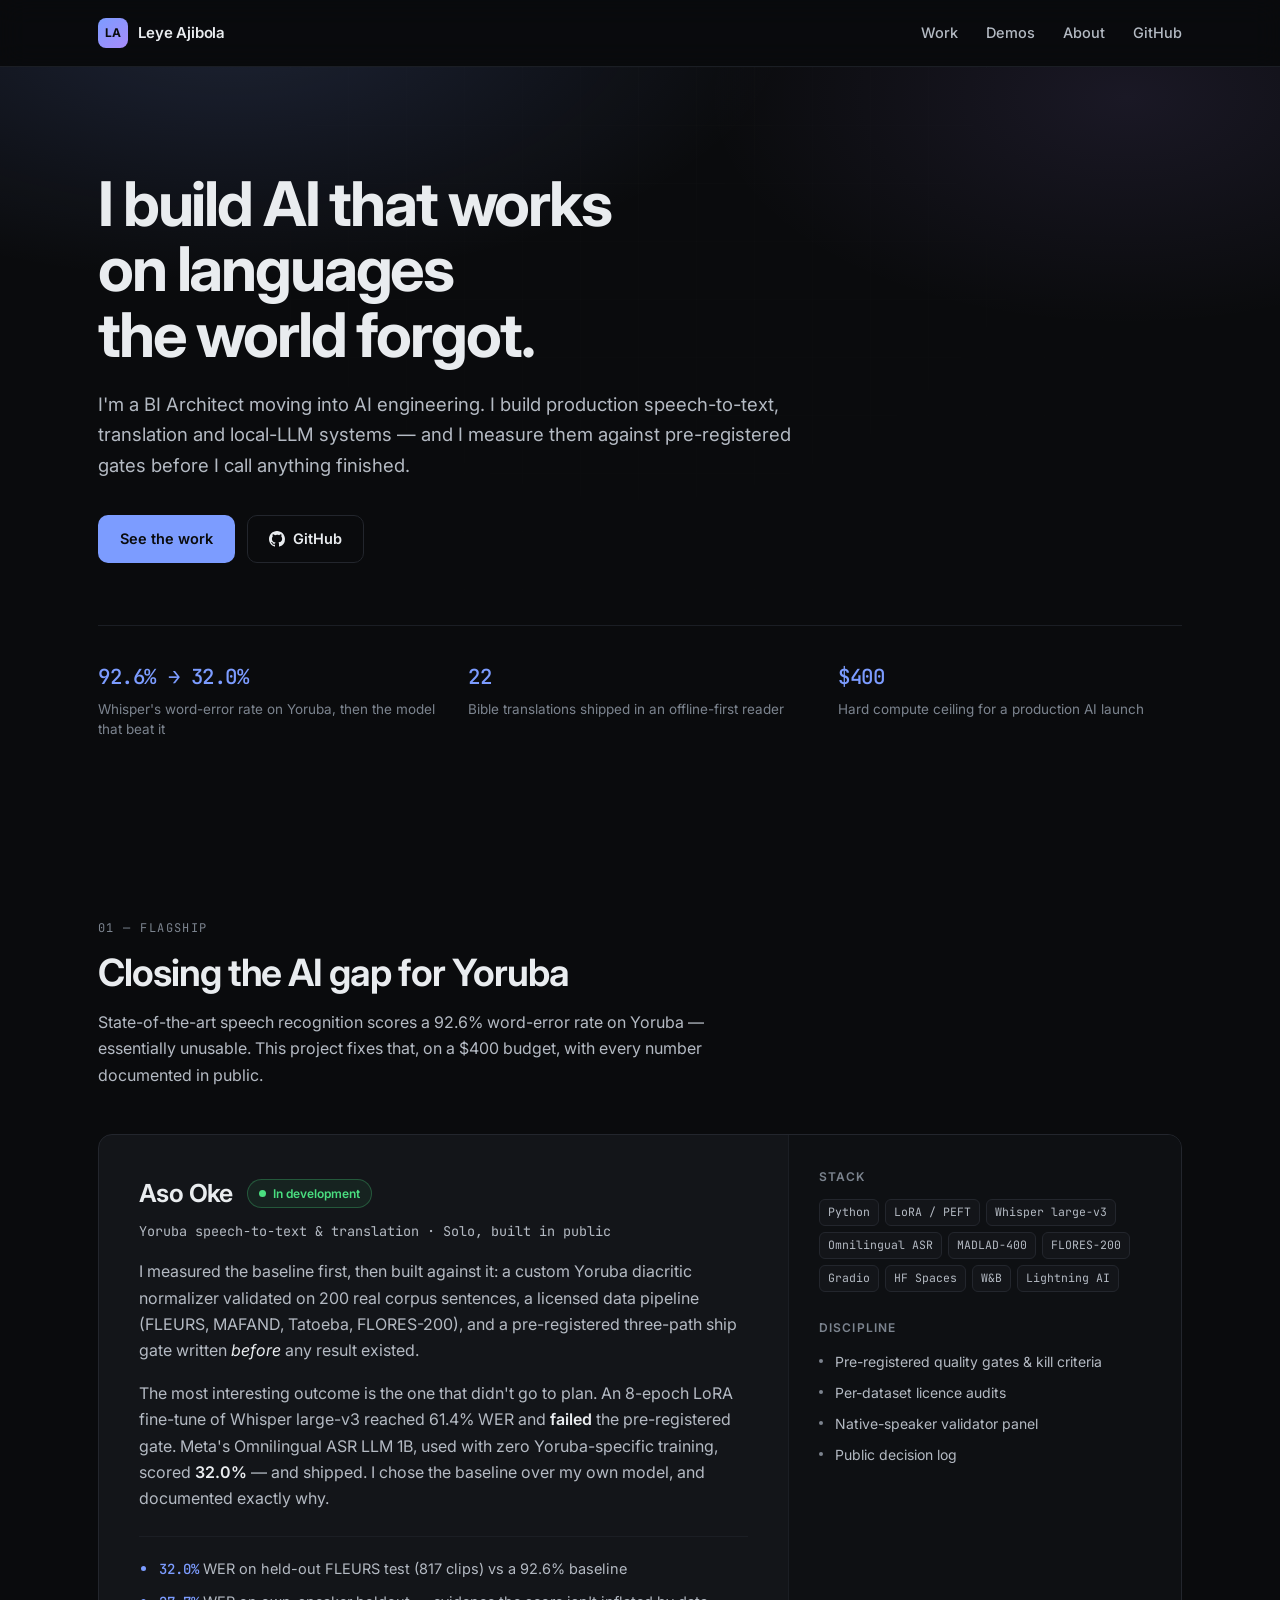
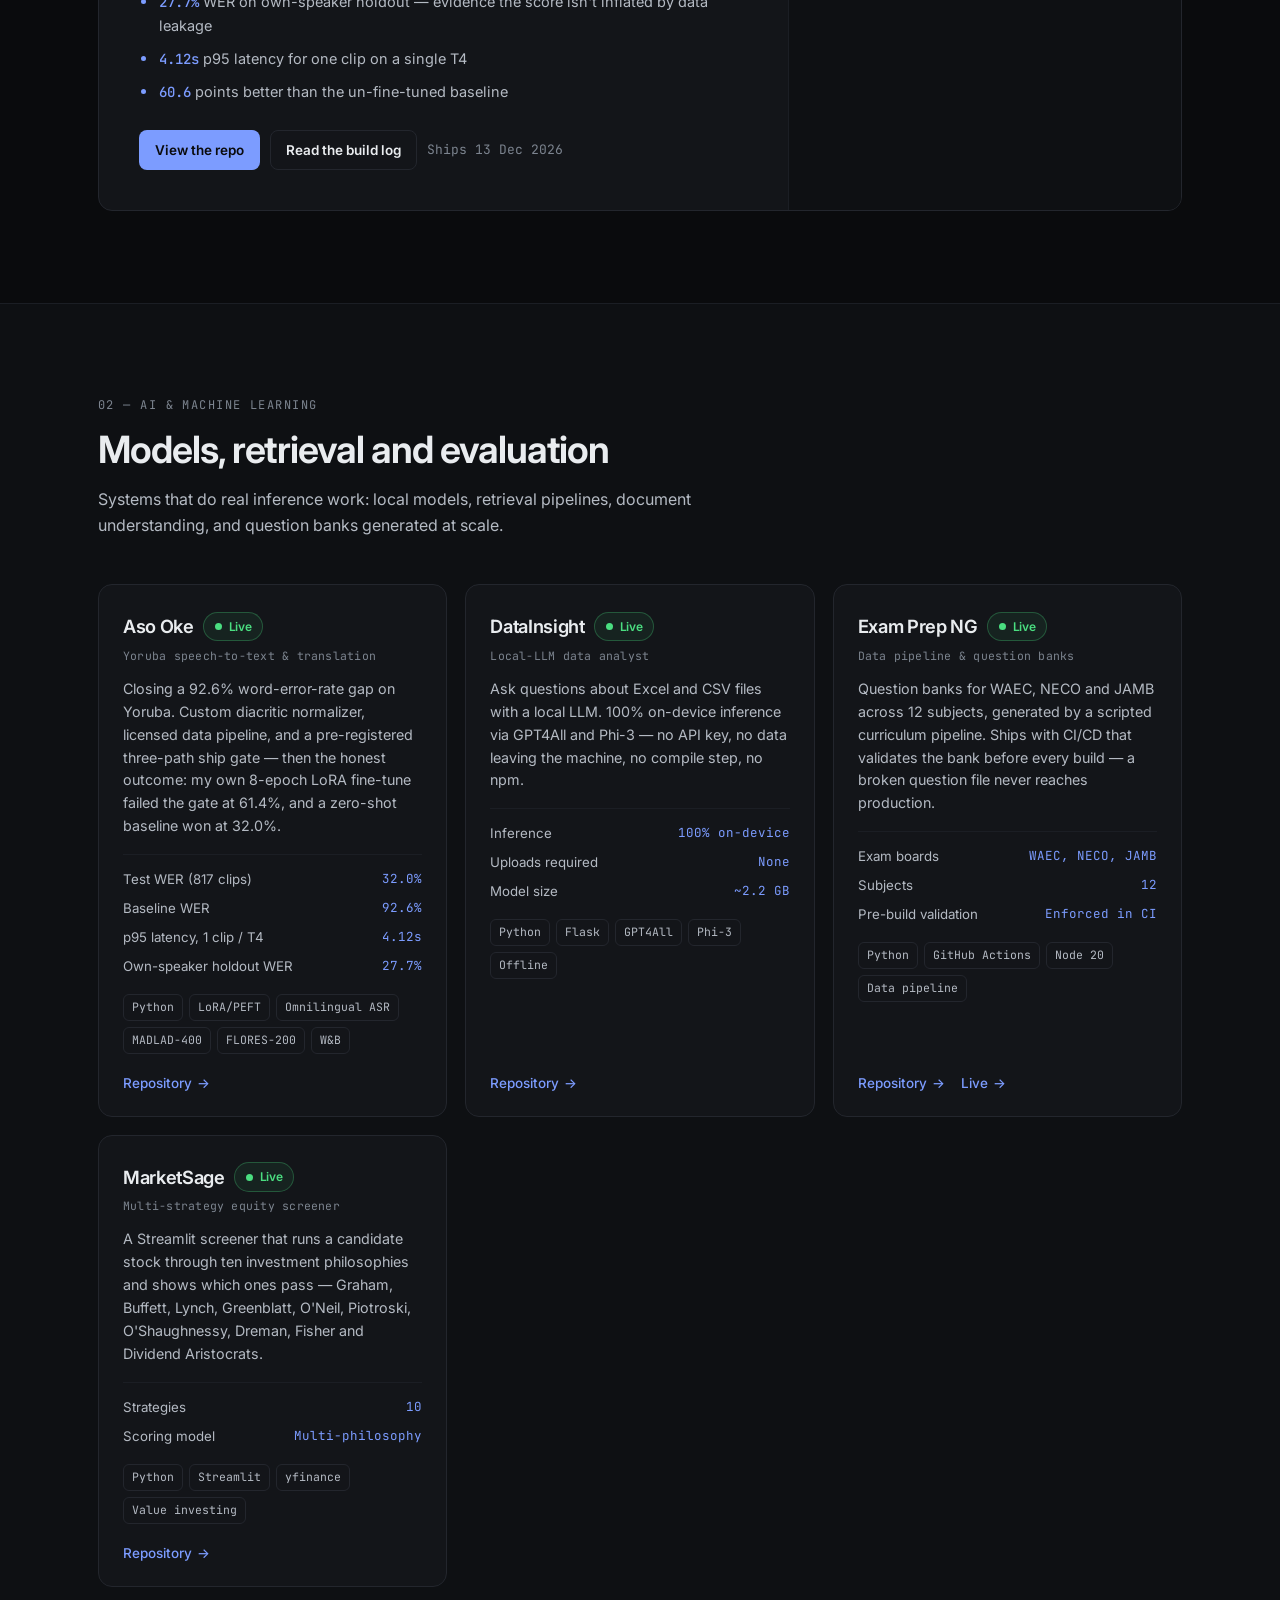
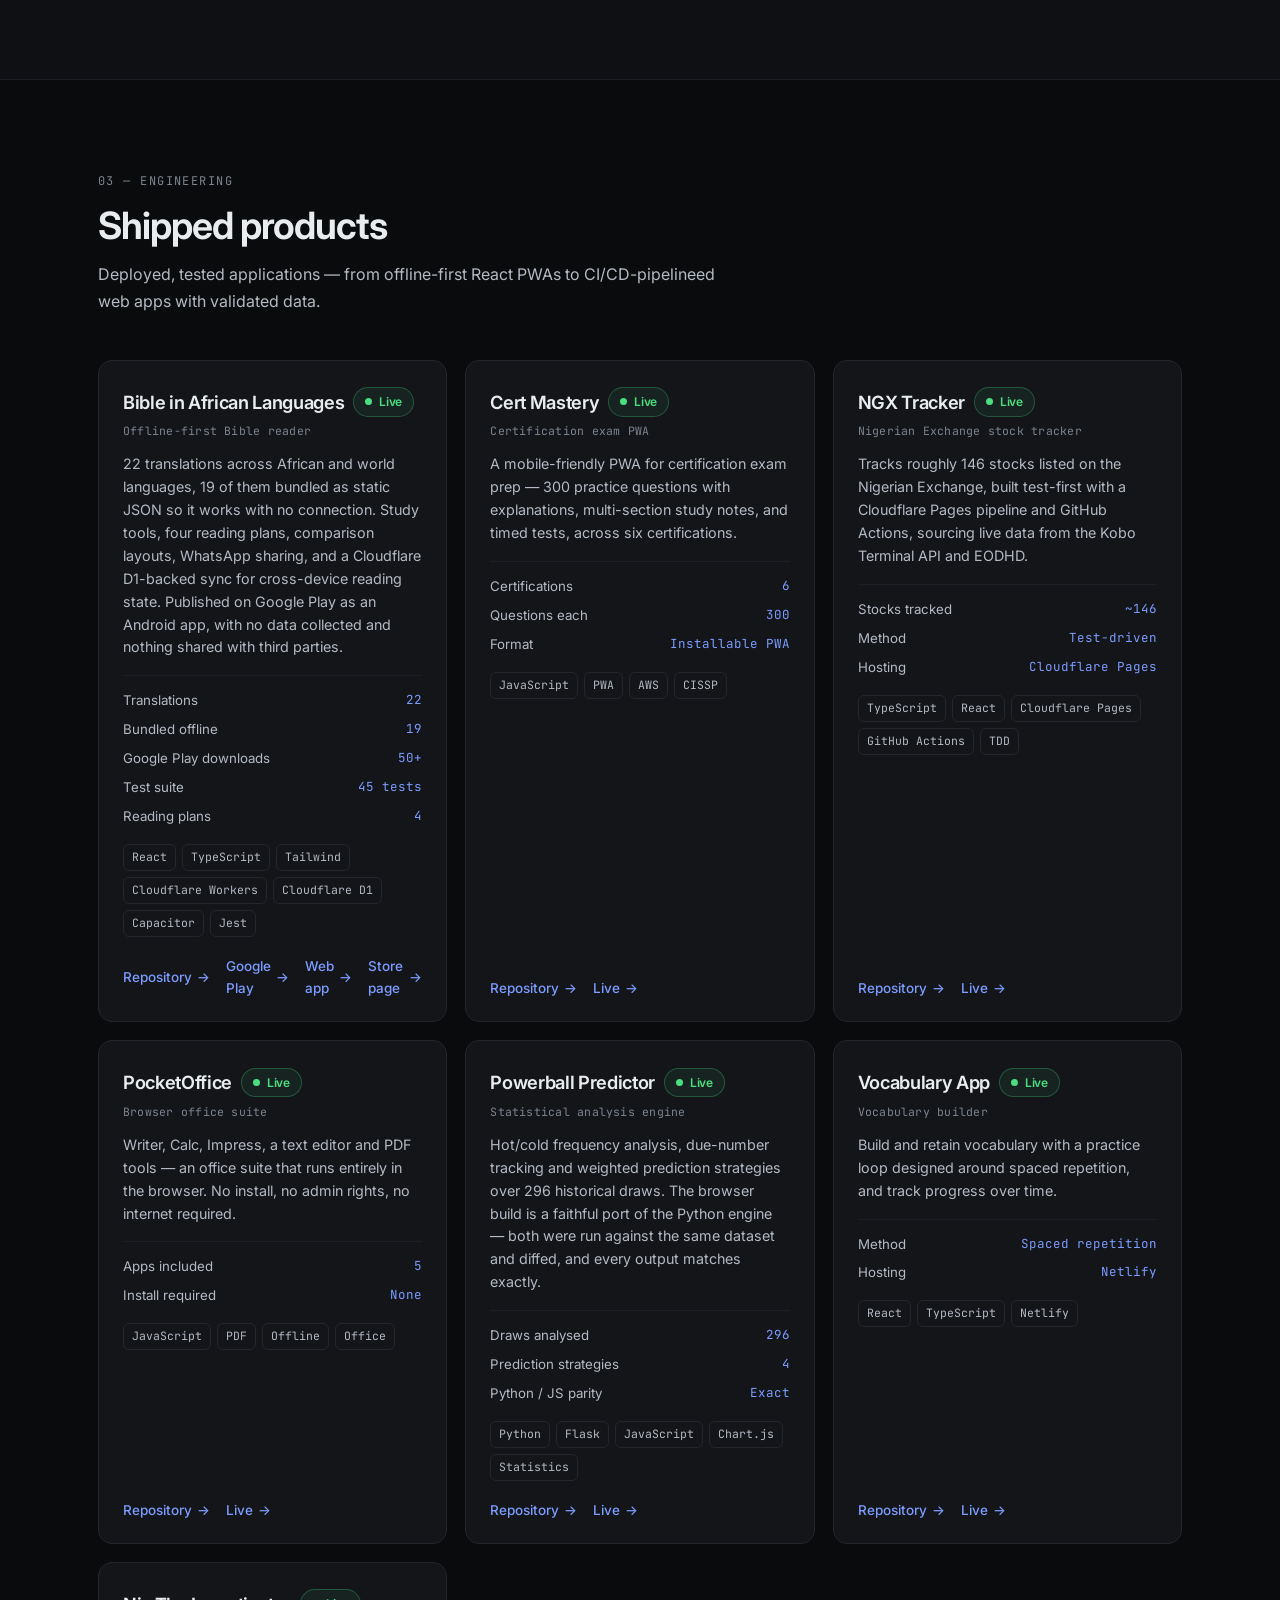
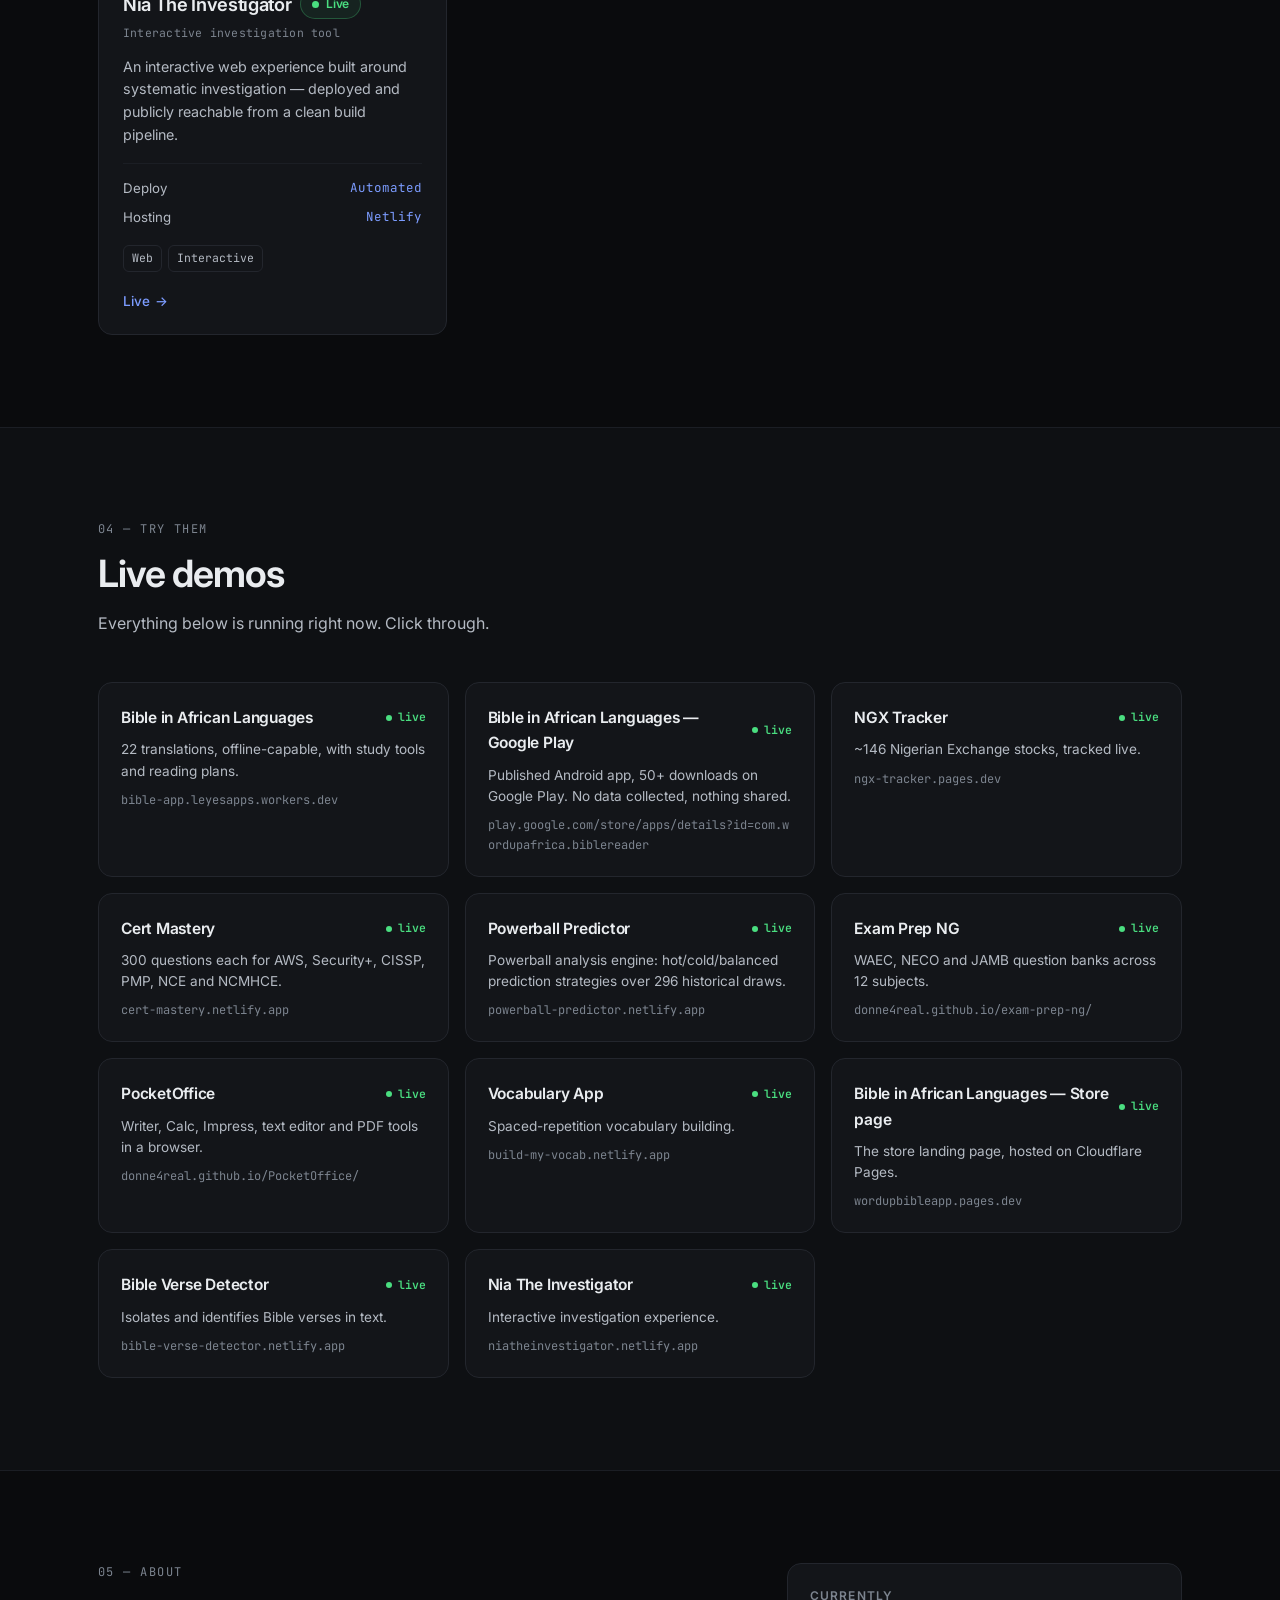
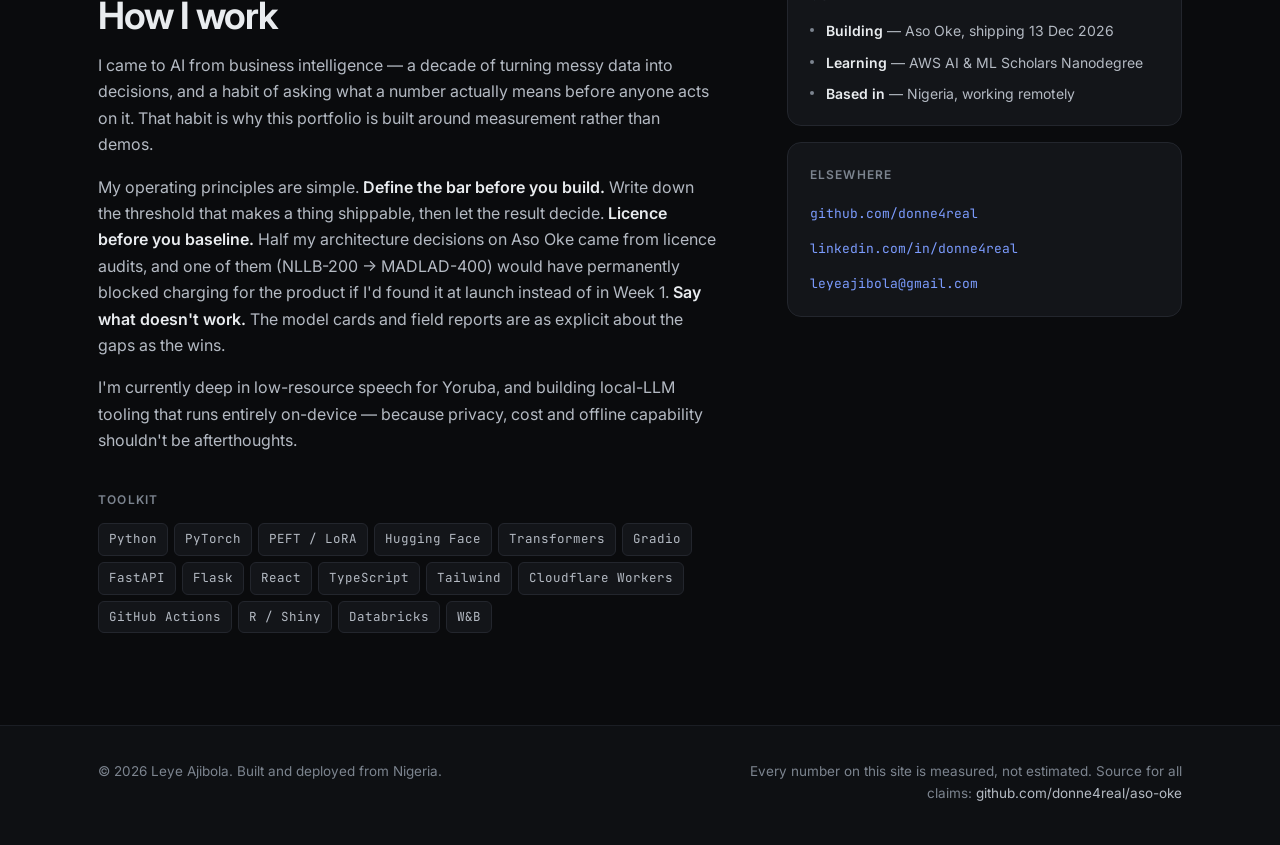
==== index.html @ 6b19a9d4 "feat: rename Bible app to 'Bible in African Languages', add Google Play listing, store page and vers" ====
<!DOCTYPE html>
<html lang="en">
<head>
<meta charset="UTF-8">
<meta name="viewport" content="width=device-width, initial-scale=1">
<title>Leye Ajibola — AI Engineer</title>
<meta name="description" content="AI Engineer building production speech-to-text, translation and local-LLM systems. Shipping a Yoruba AI tool to close a 92.6% word-error-rate gap.">
<meta name="author" content="Leye Ajibola">
<meta name="theme-color" content="#0A0B0D">

<meta property="og:type" content="website">
<meta property="og:title" content="Leye Ajibola — AI Engineer">
<meta property="og:description" content="Production speech-to-text, translation and local-LLM systems. Closing the AI gap for Yoruba.">
<meta property="og:url" content="https://leye-ajibola.netlify.app">
<meta name="twitter:card" content="summary_large_image">
<meta name="twitter:title" content="Leye Ajibola — AI Engineer">
<meta name="twitter:description" content="Production speech-to-text, translation and local-LLM systems.">

<link rel="icon" href="favicon.svg" type="image/svg+xml">
<link rel="preconnect" href="https://fonts.googleapis.com">
<link rel="preconnect" href="https://fonts.gstatic.com" crossorigin>
<link href="https://fonts.googleapis.com/css2?family=Inter:wght@400;500;600;700&family=JetBrains+Mono:wght@400;500&display=swap" rel="stylesheet">
<link rel="stylesheet" href="assets/css/style.css?v=20261109c">
</head>
<body>

<a class="skip-link" href="#main">Skip to content</a>

<header class="site-header" id="top">
  <div class="wrap header-inner">
    <a class="brand" href="#top">
      <span class="brand-mark" aria-hidden="true">LA</span>
      <span class="brand-text">Leye Ajibola</span>
    </a>
    <nav class="nav" aria-label="Primary">
      <a href="#work">Work</a>
      <a href="#demos">Demos</a>
      <a href="#about">About</a>
      <a href="https://github.com/donne4real" target="_blank" rel="noopener">GitHub</a>
    </nav>
    <button class="nav-toggle" id="navToggle" aria-expanded="false" aria-controls="navMobile" aria-label="Open menu">
      <span></span><span></span><span></span>
    </button>
  </div>
  <nav class="nav-mobile" id="navMobile" aria-label="Mobile">
    <a href="#work">Work</a>
    <a href="#demos">Demos</a>
    <a href="#about">About</a>
    <a href="https://github.com/donne4real" target="_blank" rel="noopener">GitHub</a>
  </nav>
</header>

<main id="main">

  <!-- ============ HERO ============ -->
  <section class="hero">
    <div class="wrap hero-inner">
      <h1>I build AI that works on&nbsp;languages<br>the world forgot.</h1>
      <p class="lede">
        I'm a BI Architect moving into AI engineering. I build production
        speech-to-text, translation and local-LLM systems — and I measure them
        against pre-registered gates before I call anything finished.
      </p>

      <div class="hero-cta">
        <a class="btn btn-primary" href="#work">See the work</a>
        <a class="btn btn-ghost" href="https://github.com/donne4real" target="_blank" rel="noopener">
          <svg viewBox="0 0 16 16" width="16" height="16" fill="currentColor" aria-hidden="true"><path d="M8 0C3.58 0 0 3.58 0 8c0 3.54 2.29 6.53 5.47 7.59.4.07.55-.17.55-.38 0-.19-.01-.82-.01-1.49-2.01.37-2.53-.49-2.69-.94-.09-.23-.48-.94-.82-1.13-.28-.15-.68-.52-.01-.53.63-.01 1.08.58 1.23.82.72 1.21 1.87.87 2.33.66.07-.52.28-.87.51-1.07-1.78-.2-3.64-.89-3.64-3.95 0-.87.31-1.59.82-2.15-.08-.2-.36-1.02.08-2.12 0 0 .67-.21 2.2.82a7.4 7.4 0 0 1 2-.27c.68 0 1.36.09 2 .27 1.53-1.04 2.2-.82 2.2-.82.44 1.1.16 1.92.08 2.12.51.56.82 1.27.82 2.15 0 3.07-1.87 3.75-3.65 3.95.29.25.54.73.54 1.48 0 1.07-.01 1.93-.01 2.2 0 .21.15.46.55.38A8.01 8.01 0 0 0 16 8c0-4.42-3.58-8-8-8Z"/></svg>
          GitHub
        </a>
      </div>

      <dl class="stats">
        <div class="stat">
          <dt>92.6% &rarr; 32.0%</dt>
          <dd>Whisper's word-error rate on Yoruba, then the model that beat it</dd>
        </div>
        <div class="stat">
          <dt>22</dt>
          <dd>Bible translations shipped in an offline-first reader</dd>
        </div>
        <div class="stat">
          <dt>$400</dt>
          <dd>Hard compute ceiling for a production AI launch</dd>
        </div>
      </dl>
    </div>
  </section>

  <!-- ============ FEATURED ============ -->
  <section class="section" id="work">
    <div class="wrap">
      <div class="section-head">
        <p class="section-kicker">01 &mdash; Flagship</p>
        <h2>Closing the AI gap for Yoruba</h2>
        <p class="section-sub">
          State-of-the-art speech recognition scores a 92.6% word-error rate on Yoruba —
          essentially unusable. This project fixes that, on a $400 budget, with every number
          documented in public.
        </p>
      </div>

      <article class="feature">
        <div class="feature-body">
          <div class="feature-head">
            <h3>Aso Oke</h3>
            <span class="badge badge-live"><span class="pulse" aria-hidden="true"></span> In development</span>
          </div>
          <p class="feature-tag">Yoruba speech-to-text &amp; translation &middot; Solo, built in public</p>

          <p>
            I measured the baseline first, then built against it: a custom Yoruba diacritic
            normalizer validated on 200 real corpus sentences, a licensed data pipeline
            (FLEURS, MAFAND, Tatoeba, FLORES-200), and a pre-registered three-path ship gate
            written <em>before</em> any result existed.
          </p>
          <p>
            The most interesting outcome is the one that didn't go to plan. An 8-epoch LoRA
            fine-tune of Whisper large-v3 reached 61.4% WER and <strong>failed</strong> the
            pre-registered gate. Meta's Omnilingual ASR LLM 1B, used with zero Yoruba-specific
            training, scored <strong>32.0%</strong> — and shipped. I chose the baseline over my
            own model, and documented exactly why.
          </p>

          <ul class="facts">
            <li><strong>32.0%</strong> WER on held-out FLEURS test (817 clips) vs a 92.6% baseline</li>
            <li><strong>27.7%</strong> WER on own-speaker holdout — evidence the score isn't inflated by data leakage</li>
            <li><strong>4.12s</strong> p95 latency for one clip on a single T4</li>
            <li><strong>60.6</strong> points better than the un-fine-tuned baseline</li>
          </ul>

          <div class="feature-actions">
            <a class="btn btn-sm btn-primary" href="https://github.com/donne4real/aso-oke" target="_blank" rel="noopener">View the repo</a>
            <a class="btn btn-sm btn-ghost" href="https://github.com/donne4real/aso-oke/blob/main/ASO-OKE-REFERENCE.md" target="_blank" rel="noopener">Read the build log</a>
            <span class="meta-note">Ships 13 Dec 2026</span>
          </div>
        </div>

        <aside class="feature-side">
          <h4>Stack</h4>
          <ul class="tags">
            <li>Python</li><li>LoRA / PEFT</li><li>Whisper large-v3</li><li>Omnilingual ASR</li>
            <li>MADLAD-400</li><li>FLORES-200</li><li>Gradio</li><li>HF Spaces</li>
            <li>W&amp;B</li><li>Lightning AI</li>
          </ul>
          <h4 class="mt">Discipline</h4>
          <ul class="plain-list">
            <li>Pre-registered quality gates &amp; kill criteria</li>
            <li>Per-dataset licence audits</li>
            <li>Native-speaker validator panel</li>
            <li>Public decision log</li>
          </ul>
        </aside>
      </article>
    </div>
  </section>

  <!-- ============ AI / ML ============ -->
  <section class="section section-alt" id="aiml">
    <div class="wrap">
      <div class="section-head">
        <p class="section-kicker">02 &mdash; AI &amp; Machine Learning</p>
        <h2>Models, retrieval and evaluation</h2>
        <p class="section-sub">
          Systems that do real inference work: local models, retrieval pipelines,
          document understanding, and question banks generated at scale.
        </p>
      </div>
      <div class="grid" id="gridAiml"></div>
    </div>
  </section>

  <!-- ============ ENGINEERING ============ -->
  <section class="section" id="engineering">
    <div class="wrap">
      <div class="section-head">
        <p class="section-kicker">03 &mdash; Engineering</p>
        <h2>Shipped products</h2>
        <p class="section-sub">
          Deployed, tested applications — from offline-first React PWAs to
          CI/CD-pipelineed web apps with validated data.
        </p>
      </div>
      <div class="grid" id="gridEng"></div>
    </div>
  </section>

  <!-- ============ LIVE DEMOS ============ -->
  <section class="section section-alt" id="demos">
    <div class="wrap">
      <div class="section-head">
        <p class="section-kicker">04 &mdash; Try them</p>
        <h2>Live demos</h2>
        <p class="section-sub">Everything below is running right now. Click through.</p>
      </div>
      <div class="demo-grid" id="gridDemos"></div>
    </div>
  </section>

  <!-- ============ ABOUT ============ -->
  <section class="section" id="about">
    <div class="wrap about-grid">
      <div>
        <p class="section-kicker">05 &mdash; About</p>
        <h2>How I work</h2>
        <div class="about-copy">
          <p>
            I came to AI from business intelligence — a decade of turning messy data into
            decisions, and a habit of asking what a number actually means before anyone acts on it.
            That habit is why this portfolio is built around measurement rather than demos.
          </p>
          <p>
            My operating principles are simple. <strong>Define the bar before you build.</strong>
            Write down the threshold that makes a thing shippable, then let the result decide.
            <strong>Licence before you baseline.</strong> Half my architecture decisions on Aso Oke
            came from licence audits, and one of them (NLLB-200 &rarr; MADLAD-400) would have
            permanently blocked charging for the product if I'd found it at launch instead of in Week 1.
            <strong>Say what doesn't work.</strong> The model cards and field reports are as explicit
            about the gaps as the wins.
          </p>
          <p>
            I'm currently deep in low-resource speech for Yoruba, and building local-LLM tooling that
            runs entirely on-device — because privacy, cost and offline capability shouldn't be
            afterthoughts.
          </p>
        </div>

        <div class="stack-block">
          <h3>Toolkit</h3>
          <ul class="tags tags-lg">
            <li>Python</li><li>PyTorch</li><li>PEFT / LoRA</li><li>Hugging Face</li>
            <li>Transformers</li><li>Gradio</li><li>FastAPI</li><li>Flask</li>
            <li>React</li><li>TypeScript</li><li>Tailwind</li><li>Cloudflare Workers</li>
            <li>GitHub Actions</li><li>R / Shiny</li><li>Databricks</li><li>W&amp;B</li>
          </ul>
        </div>
      </div>

      <aside class="about-side">
        <div class="panel">
          <h3>Currently</h3>
          <ul class="plain-list">
            <li><strong>Building</strong> — Aso Oke, shipping 13 Dec 2026</li>
            <li><strong>Learning</strong> — AWS AI &amp; ML Scholars Nanodegree</li>
            <li><strong>Based in</strong> — Nigeria, working remotely</li>
          </ul>
        </div>
        <div class="panel">
          <h3>Elsewhere</h3>
          <ul class="link-list">
            <li><a href="https://github.com/donne4real" target="_blank" rel="noopener">github.com/donne4real</a></li>
            <li><a href="https://www.linkedin.com/in/donne4real" target="_blank" rel="noopener">linkedin.com/in/donne4real</a></li>
            <li><a href="mailto:leyeajibola@gmail.com">leyeajibola@gmail.com</a></li>
          </ul>
        </div>
      </aside>
    </div>
  </section>

</main>

<footer class="site-footer">
  <div class="wrap footer-inner">
    <p>&copy; <span id="year">2026</span> Leye Ajibola. Built and deployed from Nigeria.</p>
    <p class="footer-note">
      Every number on this site is measured, not estimated.
      Source for all claims: <a href="https://github.com/donne4real/aso-oke" target="_blank" rel="noopener">github.com/donne4real/aso-oke</a>
    </p>
  </div>
</footer>

<script src="assets/js/projects.js?v=20261109c"></script>
<script src="assets/js/main.js?v=20261109c"></script>
</body>
</html>
---- assets/css/style.css ----
/* ============================================================
   Leye Ajibola — AI Engineer · portfolio
   Dark, high-contrast, zero build step.
   ============================================================ */

:root {
  --bg:        #0A0B0D;
  --bg-alt:    #0E1013;
  --surface:   #131519;
  --surface-2: #181B20;
  --line:      #23262D;
  --line-soft: #1B1E24;
  --ink:       #E9ECEF;
  --ink-soft:  #B4BAC3;
  --dim:       #7C848F;
  --accent:    #7C9CFF;
  --accent-dk: #4C6BE0;
  --green:     #4ADE80;
  --amber:     #F0B429;
  --rose:      #F2789C;

  --radius:    14px;
  --radius-sm: 9px;
  --wrap:      1140px;

  --font: "Inter", -apple-system, BlinkMacSystemFont, "Segoe UI", Roboto, sans-serif;
  --mono: "JetBrains Mono", ui-monospace, SFMono-Regular, Menlo, Consolas, monospace;
}

*, *::before, *::after { box-sizing: border-box; }

html { scroll-behavior: smooth; scroll-padding-top: 84px; -webkit-text-size-adjust: 100%; }

body {
  margin: 0;
  background: var(--bg);
  color: var(--ink);
  font-family: var(--font);
  font-size: 16px;
  line-height: 1.65;
  -webkit-font-smoothing: antialiased;
  overflow-x: hidden;
}

img { max-width: 100%; display: block; }
a { color: var(--accent); text-decoration: none; }
a:hover { text-decoration: underline; }

.wrap { width: 100%; max-width: var(--wrap); margin: 0 auto; padding: 0 28px; }

.skip-link {
  position: absolute; left: -9999px; top: 0; z-index: 200;
  background: var(--accent); color: #0A0B0D; padding: 10px 16px; border-radius: 0 0 8px 0; font-weight: 600;
}
.skip-link:focus { left: 0; }

/* ---------- header ---------- */
.site-header {
  position: sticky; top: 0; z-index: 100;
  background: rgba(10, 11, 13, 0.78);
  backdrop-filter: blur(14px) saturate(160%);
  -webkit-backdrop-filter: blur(14px) saturate(160%);
  border-bottom: 1px solid var(--line-soft);
}
.header-inner { display: flex; align-items: center; justify-content: space-between; height: 66px; }

.brand { display: inline-flex; align-items: center; gap: 10px; color: var(--ink); font-weight: 600; letter-spacing: -0.01em; }
.brand:hover { text-decoration: none; }
.brand-mark {
  width: 30px; height: 30px; border-radius: 8px; display: grid; place-items: center;
  background: linear-gradient(140deg, var(--accent), #A78BFA);
  color: #0A0B0D; font-size: 12px; font-weight: 700; letter-spacing: 0.02em;
}
.brand-text { font-size: 15px; }

.nav { display: flex; gap: 28px; align-items: center; }
.nav a { color: var(--ink-soft); font-size: 14.5px; font-weight: 500; transition: color .16s; }
.nav a:hover { color: var(--ink); text-decoration: none; }

.nav-toggle { display: none; background: none; border: 0; padding: 8px; cursor: pointer; }
.nav-toggle span { display: block; width: 20px; height: 1.8px; background: var(--ink); margin: 4px 0; border-radius: 2px; transition: transform .2s, opacity .2s; }
.nav-toggle[aria-expanded="true"] span:nth-child(1) { transform: translateY(5.8px) rotate(45deg); }
.nav-toggle[aria-expanded="true"] span:nth-child(2) { opacity: 0; }
.nav-toggle[aria-expanded="true"] span:nth-child(3) { transform: translateY(-5.8px) rotate(-45deg); }

.nav-mobile { display: none; flex-direction: column; gap: 2px; padding: 8px 28px 18px; border-top: 1px solid var(--line-soft); }
.nav-mobile a { color: var(--ink-soft); padding: 9px 0; font-weight: 500; }

/* ---------- hero ---------- */
.hero { position: relative; padding: 104px 0 88px; overflow: hidden; }
.hero::before {
  content: ""; position: absolute; inset: 0; z-index: 0; pointer-events: none;
  background:
    radial-gradient(900px 420px at 18% -6%, rgba(124, 156, 255, 0.16), transparent 62%),
    radial-gradient(700px 380px at 88% 4%, rgba(167, 139, 250, 0.10), transparent 60%);
}
.hero::after {
  content: ""; position: absolute; inset: 0; z-index: 0; pointer-events: none; opacity: .35;
  background-image:
    linear-gradient(rgba(255,255,255,.028) 1px, transparent 1px),
    linear-gradient(90deg, rgba(255,255,255,.028) 1px, transparent 1px);
  background-size: 58px 58px;
  mask-image: radial-gradient(circle at 50% 0%, #000 0%, transparent 68%);
  -webkit-mask-image: radial-gradient(circle at 50% 0%, #000 0%, transparent 68%);
}
.hero-inner { position: relative; z-index: 1; }

.pulse {
  width: 7px; height: 7px; border-radius: 50%; background: var(--green);
  box-shadow: 0 0 0 0 rgba(74, 222, 128, .65); animation: pulse 2.2s infinite; flex: none;
}
@keyframes pulse {
  0%   { box-shadow: 0 0 0 0 rgba(74, 222, 128, .55); }
  70%  { box-shadow: 0 0 0 9px rgba(74, 222, 128, 0); }
  100% { box-shadow: 0 0 0 0 rgba(74, 222, 128, 0); }
}

h1 {
  margin: 0 0 22px; font-size: clamp(2.15rem, 5.4vw, 3.85rem);
  line-height: 1.06; letter-spacing: -0.035em; font-weight: 700; max-width: 18ch;
}
.lede { margin: 0 0 34px; font-size: clamp(1.02rem, 1.6vw, 1.16rem); color: var(--ink-soft); max-width: 60ch; }

.hero-cta { display: flex; gap: 12px; flex-wrap: wrap; margin-bottom: 62px; }

.btn {
  display: inline-flex; align-items: center; gap: 8px;
  padding: 11px 21px; border-radius: 10px; font-size: 14.5px; font-weight: 600;
  border: 1px solid transparent; cursor: pointer; transition: background .16s, border-color .16s, color .16s, transform .16s;
  font-family: var(--font);
}
.btn:hover { text-decoration: none; transform: translateY(-1px); }
.btn-primary { background: var(--accent); color: #0A0B0D; }
.btn-primary:hover { background: #92ADFF; }
.btn-ghost { background: transparent; color: var(--ink); border-color: var(--line); }
.btn-ghost:hover { border-color: #3A3F49; background: var(--surface); }
.btn-sm { padding: 8px 15px; font-size: 13.5px; border-radius: 8px; }

.stats { display: grid; grid-template-columns: repeat(auto-fit, minmax(210px, 1fr)); gap: 26px; margin: 0; padding-top: 34px; border-top: 1px solid var(--line-soft); }
.stat dt { font-family: var(--mono); font-size: 1.3rem; font-weight: 500; color: var(--accent); letter-spacing: -0.02em; margin-bottom: 5px; }
.stat dd { margin: 0; font-size: 13.5px; color: var(--dim); line-height: 1.5; }

/* ---------- sections ---------- */
.section { padding: 92px 0; }
.section-alt { background: var(--bg-alt); border-top: 1px solid var(--line-soft); border-bottom: 1px solid var(--line-soft); }

.section-head { max-width: 68ch; margin-bottom: 46px; }
.section-kicker {
  margin: 0 0 12px; font-family: var(--mono); font-size: 12px; letter-spacing: .12em;
  text-transform: uppercase; color: var(--dim);
}
.section-head h2, .about-grid h2 { margin: 0 0 14px; font-size: clamp(1.65rem, 3.2vw, 2.35rem); letter-spacing: -0.028em; line-height: 1.16; font-weight: 650; }
.section-sub { margin: 0; color: var(--ink-soft); font-size: 16px; max-width: 64ch; }

/* ---------- feature (flagship) ---------- */
.feature {
  display: grid; grid-template-columns: minmax(0, 1.75fr) minmax(0, 1fr); gap: 0;
  background: var(--surface); border: 1px solid var(--line); border-radius: var(--radius); overflow: hidden;
}
.feature-body { padding: 38px 40px 40px; }
.feature-head { display: flex; align-items: center; gap: 14px; flex-wrap: wrap; margin-bottom: 6px; }
.feature-head h3 { margin: 0; font-size: 1.55rem; letter-spacing: -0.025em; font-weight: 650; }
.feature-tag { margin: 0 0 20px; color: var(--dim); font-size: 13.5px; font-family: var(--mono); }
.feature-body p { color: var(--ink-soft); margin: 0 0 16px; }
.feature-body strong { color: var(--ink); font-weight: 600; }
.feature-body em { color: var(--ink); font-style: italic; }

.badge {
  display: inline-flex; align-items: center; gap: 7px;
  font-size: 12px; font-weight: 600; padding: 4px 11px; border-radius: 999px;
  border: 1px solid var(--line); color: var(--ink-soft); background: var(--surface-2);
}
.badge-live { color: var(--green); border-color: rgba(74, 222, 128, .28); background: rgba(74, 222, 128, .07); }
.badge-soon { color: var(--amber); border-color: rgba(240, 180, 41, .28); background: rgba(240, 180, 41, .07); }

.facts { list-style: none; margin: 24px 0; padding: 20px 0 0; border-top: 1px solid var(--line-soft); display: grid; gap: 9px; }
.facts li { position: relative; padding-left: 20px; font-size: 14.5px; color: var(--ink-soft); }
.facts li::before { content: ""; position: absolute; left: 2px; top: 9px; width: 5px; height: 5px; border-radius: 50%; background: var(--accent); }
.facts strong { color: var(--accent); font-family: var(--mono); font-weight: 500; font-size: 14px; }

.feature-actions { display: flex; align-items: center; gap: 10px; flex-wrap: wrap; margin-top: 26px; }
.meta-note { font-size: 13px; color: var(--dim); font-family: var(--mono); }

.feature-side { background: var(--bg-alt); border-left: 1px solid var(--line-soft); padding: 32px 30px; }
.feature-side h4 { margin: 0 0 12px; font-size: 12px; letter-spacing: .1em; text-transform: uppercase; color: var(--dim); font-weight: 600; }
.feature-side h4.mt { margin-top: 26px; }
.tags { list-style: none; margin: 0; padding: 0; display: flex; flex-wrap: wrap; gap: 6px; }
.tags li {
  font-family: var(--mono); font-size: 11.5px; color: var(--ink-soft);
  background: var(--surface); border: 1px solid var(--line); border-radius: 6px; padding: 3px 8px;
}
.tags-lg li { font-size: 12.5px; padding: 5px 10px; }
.plain-list { list-style: none; margin: 0; padding: 0; display: grid; gap: 8px; }
.plain-list li { position: relative; padding-left: 16px; font-size: 14px; color: var(--ink-soft); }
.plain-list li::before { content: ""; position: absolute; left: 0; top: 9px; width: 4px; height: 4px; border-radius: 50%; background: var(--dim); }

/* ---------- cards ---------- */
.grid { display: grid; grid-template-columns: repeat(auto-fill, minmax(320px, 1fr)); gap: 18px; }

.card {
  display: flex; flex-direction: column;
  background: var(--surface); border: 1px solid var(--line); border-radius: var(--radius);
  padding: 26px 24px 22px; transition: border-color .18s, transform .18s, background .18s;
}
.card:hover { border-color: #333843; transform: translateY(-3px); background: var(--surface-2); }
.card h3 { margin: 0 0 5px; font-size: 1.14rem; letter-spacing: -0.018em; font-weight: 620; display: flex; align-items: center; gap: 9px; flex-wrap: wrap; }
.card .card-kind { margin: 0 0 13px; font-family: var(--mono); font-size: 11.5px; color: var(--dim); letter-spacing: .02em; }
.card p { margin: 0 0 16px; font-size: 14.3px; color: var(--ink-soft); line-height: 1.6; }
.card .tags { margin-bottom: 18px; }
.card-actions { margin-top: auto; display: flex; gap: 16px; align-items: center; font-size: 13.5px; font-weight: 500; }
.card-actions a { display: inline-flex; align-items: center; gap: 5px; }
.card-actions .arrow { transition: transform .16s; display: inline-block; }
.card-actions a:hover .arrow { transform: translateX(3px); }

.card-metrics { list-style: none; margin: 0 0 16px; padding: 14px 0 0; border-top: 1px solid var(--line-soft); display: grid; gap: 7px; }
.card-metrics li { font-size: 13.3px; color: var(--ink-soft); display: flex; justify-content: space-between; gap: 12px; }
.card-metrics li span:last-child { font-family: var(--mono); color: var(--accent); font-size: 12.5px; white-space: nowrap; }

/* ---------- demos ---------- */
.demo-grid { display: grid; grid-template-columns: repeat(auto-fill, minmax(300px, 1fr)); gap: 16px; }
.demo {
  position: relative; display: flex; flex-direction: column; gap: 9px;
  background: var(--surface); border: 1px solid var(--line); border-radius: var(--radius);
  padding: 22px 22px 20px; color: var(--ink);
  transition: border-color .18s, transform .18s, background .18s;
}
.demo:hover { text-decoration: none; border-color: #3A3F49; transform: translateY(-3px); background: var(--surface-2); }
.demo-top { display: flex; align-items: center; justify-content: space-between; gap: 10px; }
.demo-name { font-weight: 620; font-size: 15.5px; letter-spacing: -0.015em; }
.demo-url { font-family: var(--mono); font-size: 12px; color: var(--dim); word-break: break-all; }
.demo p { margin: 0; font-size: 13.6px; color: var(--ink-soft); line-height: 1.55; }
.demo .status { display: inline-flex; align-items: center; gap: 6px; font-size: 11.5px; font-weight: 600; color: var(--green); font-family: var(--mono); }
.demo .status .pulse { width: 6px; height: 6px; }
.demo .status.pending { color: var(--amber); }
.demo .status.pending .pulse { background: var(--amber); animation: none; box-shadow: none; }

/* ---------- about ---------- */
.about-grid { display: grid; grid-template-columns: minmax(0, 1.6fr) minmax(0, 1fr); gap: 56px; align-items: start; }
.about-copy p { color: var(--ink-soft); margin: 0 0 16px; max-width: 62ch; }
.about-copy strong { color: var(--ink); font-weight: 600; }
.stack-block { margin-top: 36px; }
.stack-block h3 { margin: 0 0 14px; font-size: 12px; letter-spacing: .1em; text-transform: uppercase; color: var(--dim); font-weight: 600; }

.about-side { display: grid; gap: 16px; position: sticky; top: 90px; }
.panel { background: var(--surface); border: 1px solid var(--line); border-radius: var(--radius); padding: 22px 22px 20px; }
.panel h3 { margin: 0 0 14px; font-size: 12px; letter-spacing: .1em; text-transform: uppercase; color: var(--dim); font-weight: 600; }
.panel .plain-list li strong { color: var(--ink); font-weight: 600; }
.link-list { list-style: none; margin: 0; padding: 0; display: grid; gap: 9px; }
.link-list a { font-family: var(--mono); font-size: 13px; }

/* ---------- footer ---------- */
.site-footer { border-top: 1px solid var(--line-soft); padding: 34px 0 40px; background: var(--bg-alt); }
.footer-inner { display: flex; justify-content: space-between; gap: 22px; flex-wrap: wrap; }
.site-footer p { margin: 0; font-size: 13.5px; color: var(--dim); }
.footer-note { max-width: 52ch; text-align: right; }
.footer-note a { color: var(--ink-soft); }

/* ---------- responsive ---------- */
@media (max-width: 900px) {
  .feature { grid-template-columns: 1fr; }
  .feature-side { border-left: 0; border-top: 1px solid var(--line-soft); }
  .about-grid { grid-template-columns: 1fr; gap: 40px; }
  .about-side { position: static; }
  .footer-note { text-align: left; }
}

@media (max-width: 720px) {
  .wrap { padding: 0 20px; }
  .nav { display: none; }
  .nav-toggle { display: block; }
  .nav-mobile { display: none; }
  .nav-mobile.open { display: flex; }
  .hero { padding: 72px 0 62px; }
  .section { padding: 68px 0; }
  .feature-body { padding: 28px 24px 30px; }
  .feature-side { padding: 26px 24px; }
  .stats { gap: 20px; }
}

@media (prefers-reduced-motion: reduce) {
  html { scroll-behavior: auto; }
  *, *::before, *::after { animation-duration: .001ms !important; transition-duration: .001ms !important; }
  .btn:hover, .card:hover, .demo:hover { transform: none; }
}
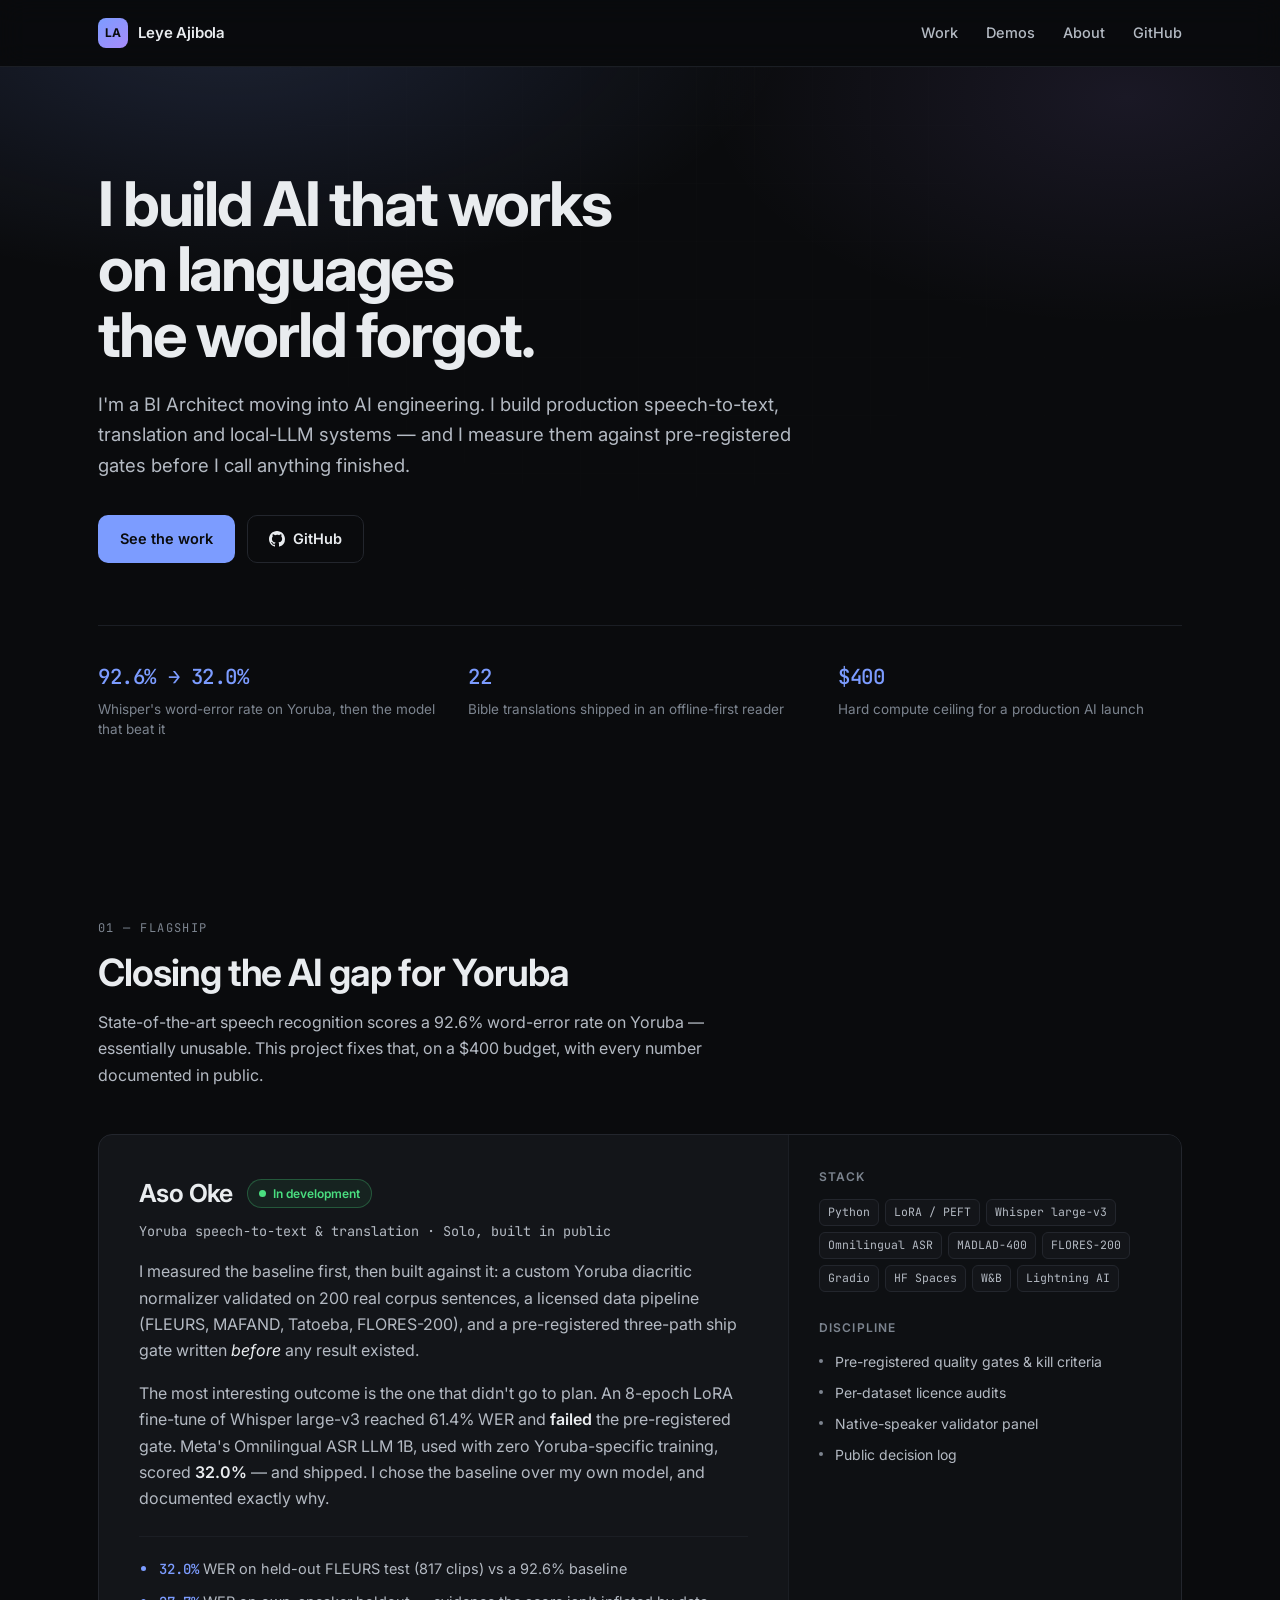
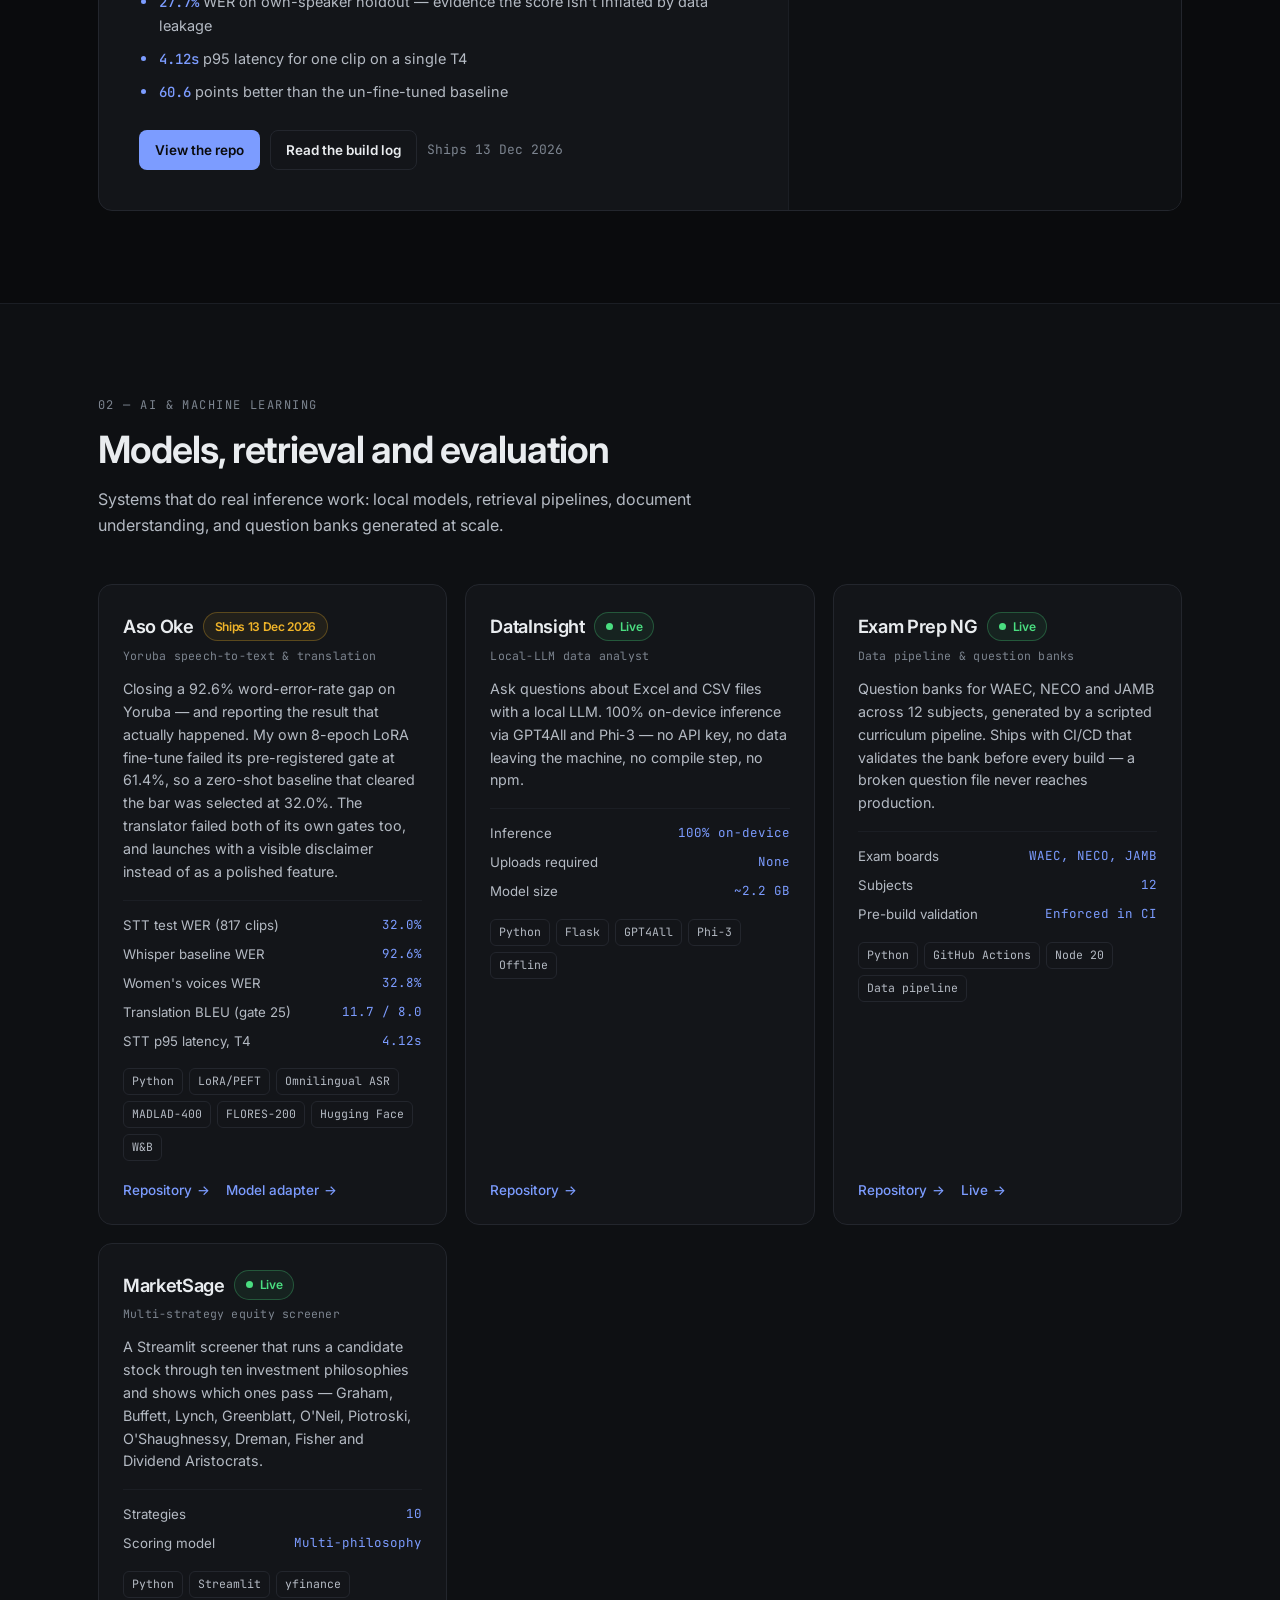
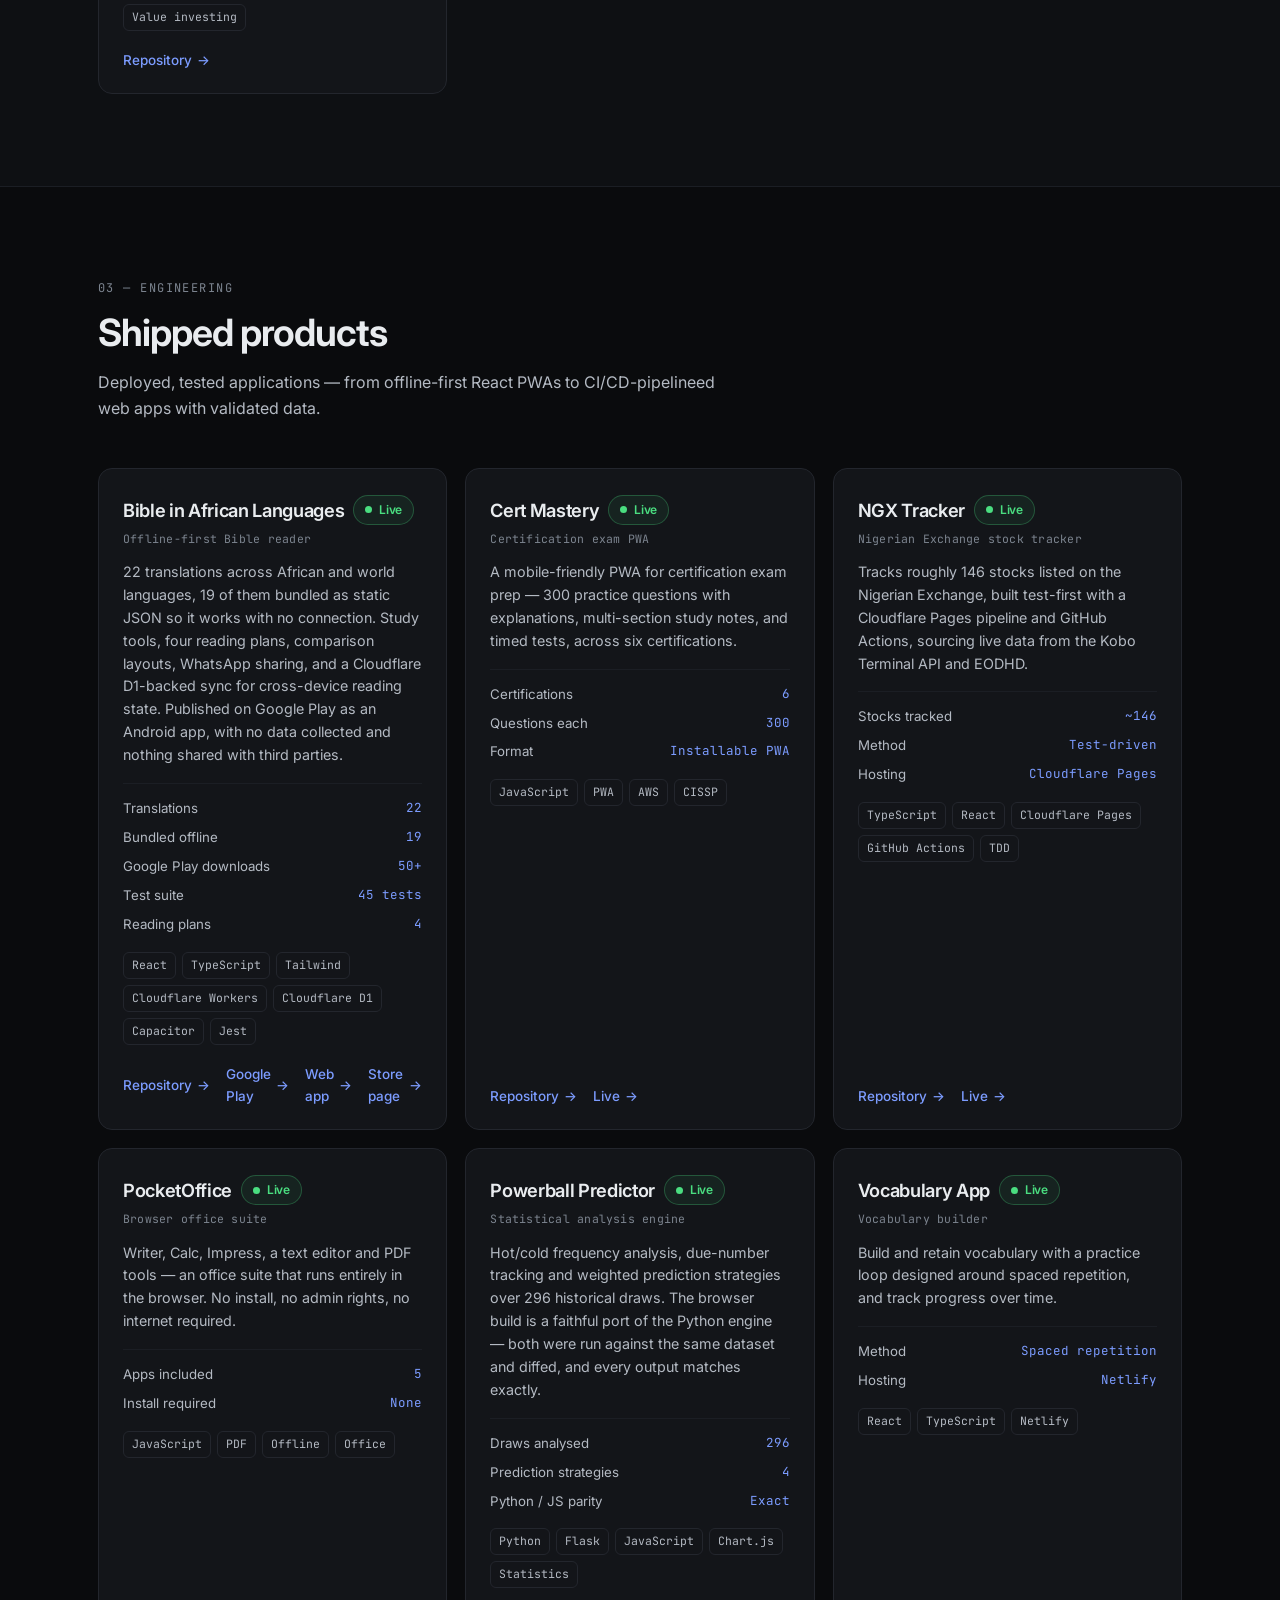
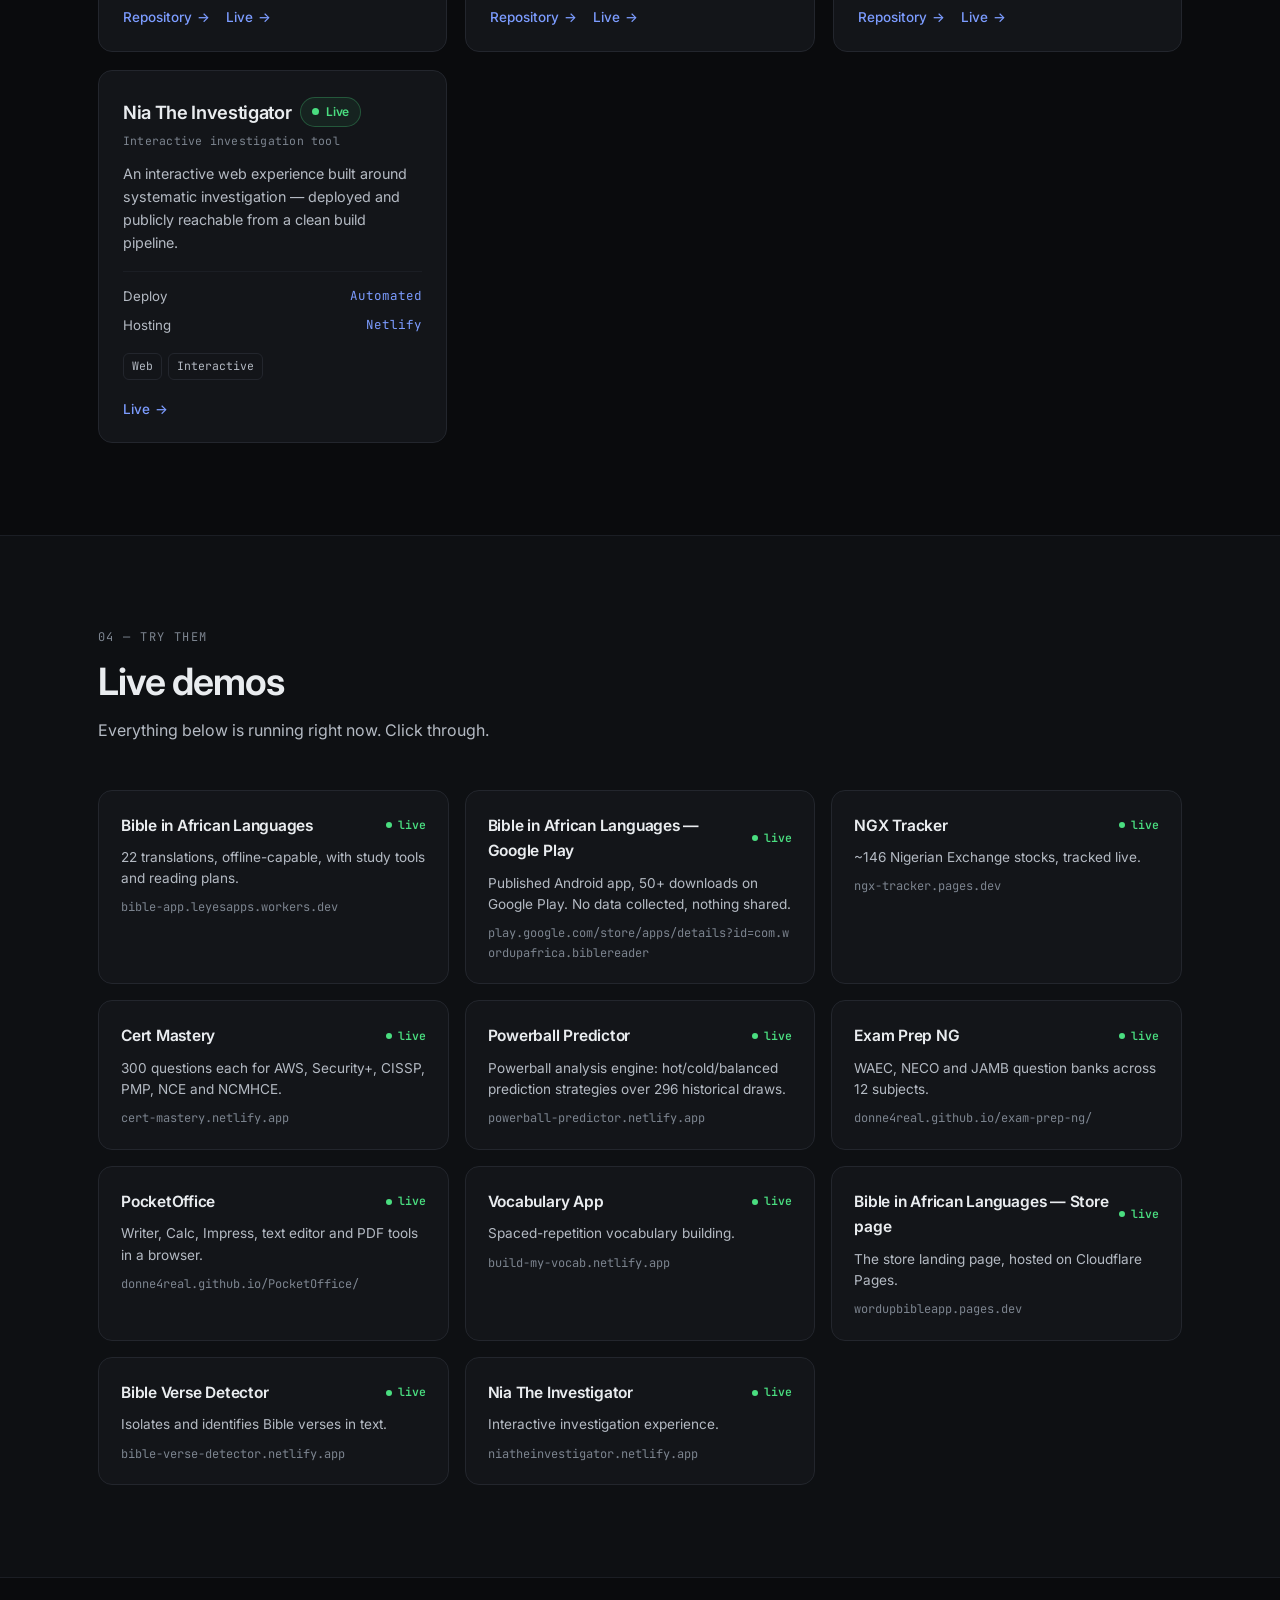
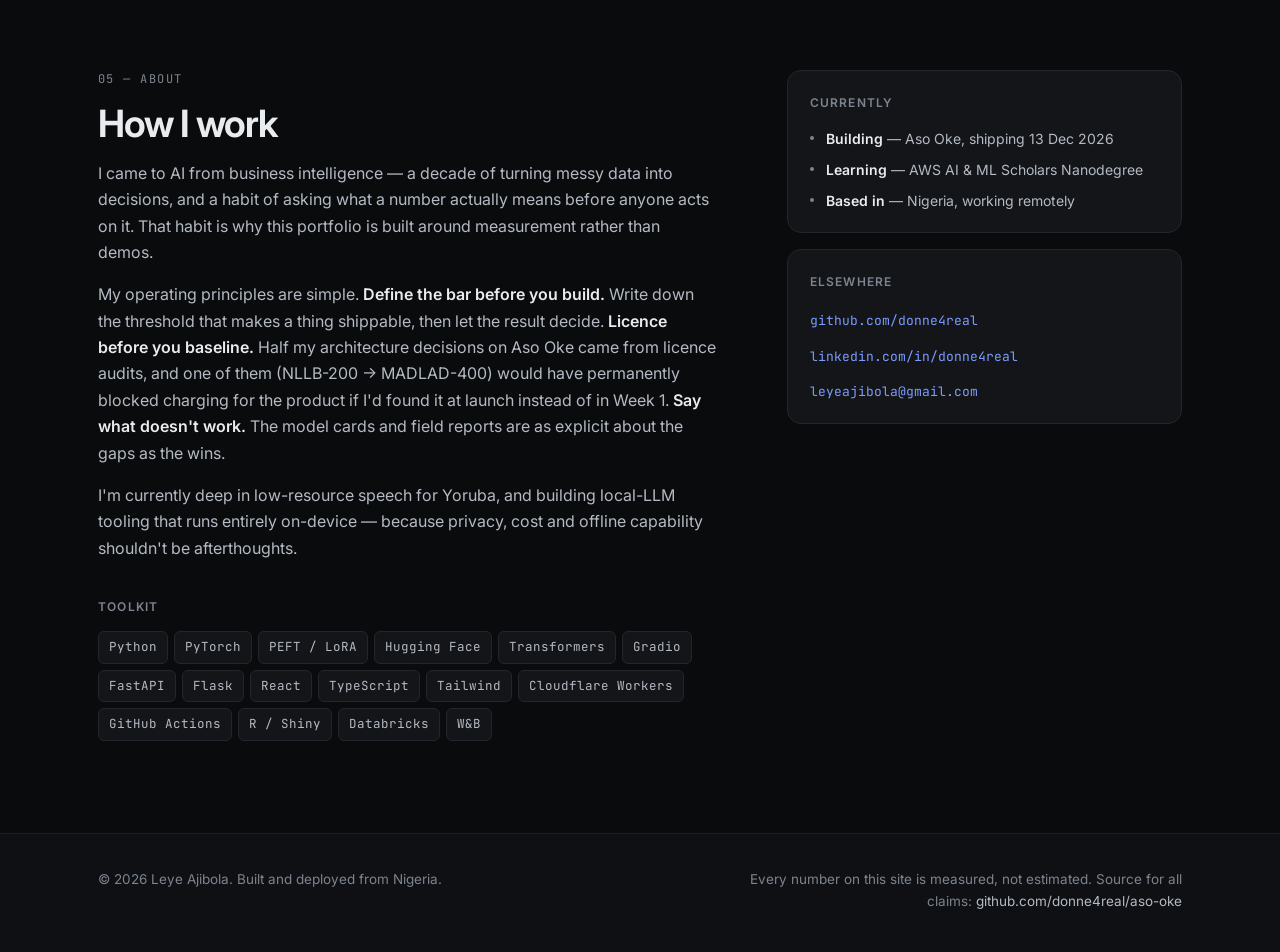
==== commit 98ac33a2: "feat: rename Bible app to 'Bible in African Languages', add Google Play listing, store page and vers" ====
--- a/index.html
+++ b/index.html
@@ -20,7 +20,7 @@
 <link rel="preconnect" href="https://fonts.googleapis.com">
 <link rel="preconnect" href="https://fonts.gstatic.com" crossorigin>
 <link href="https://fonts.googleapis.com/css2?family=Inter:wght@400;500;600;700&family=JetBrains+Mono:wght@400;500&display=swap" rel="stylesheet">
-<link rel="stylesheet" href="assets/css/style.css?v=20261109c">
+<link rel="stylesheet" href="assets/css/style.css?v=20261109d">
 </head>
 <body>
 
@@ -269,7 +269,7 @@
   </div>
 </footer>
 
-<script src="assets/js/projects.js?v=20261109c"></script>
-<script src="assets/js/main.js?v=20261109c"></script>
+<script src="assets/js/projects.js?v=20261109d"></script>
+<script src="assets/js/main.js?v=20261109d"></script>
 </body>
 </html>
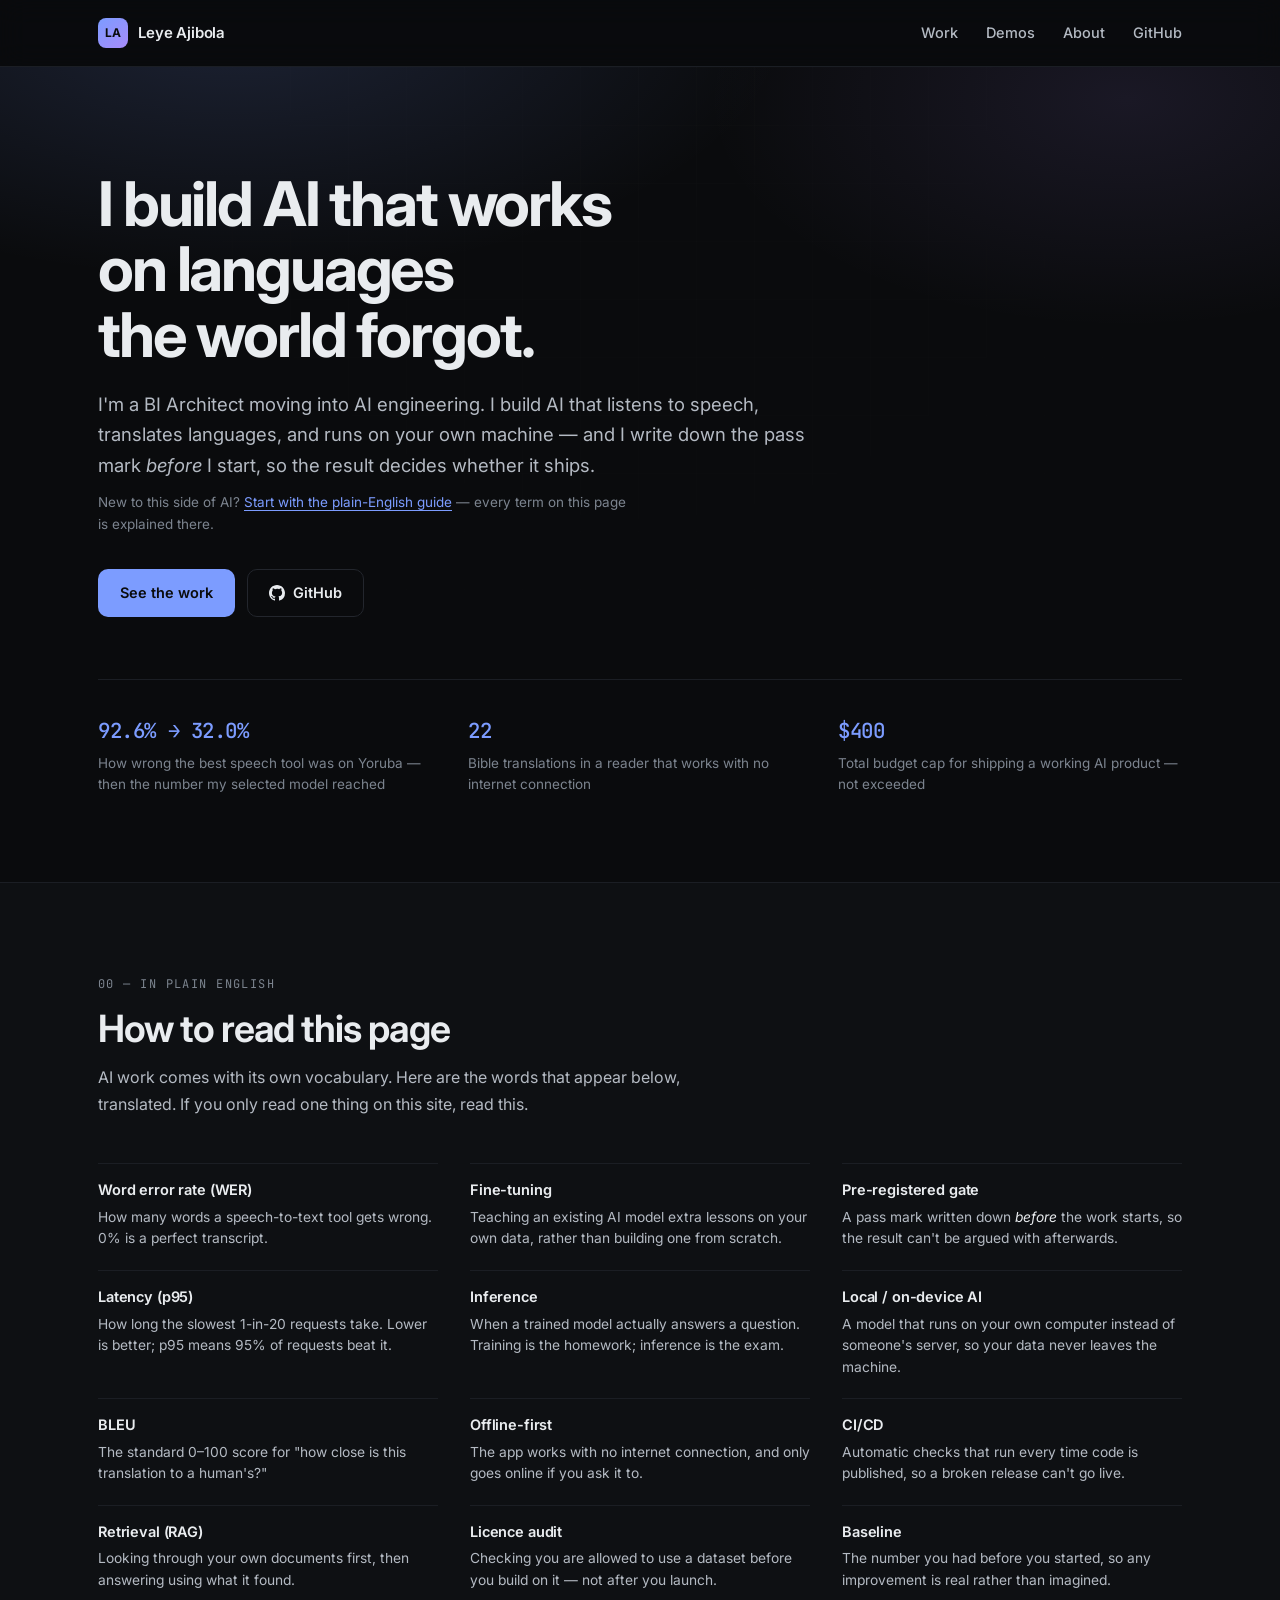
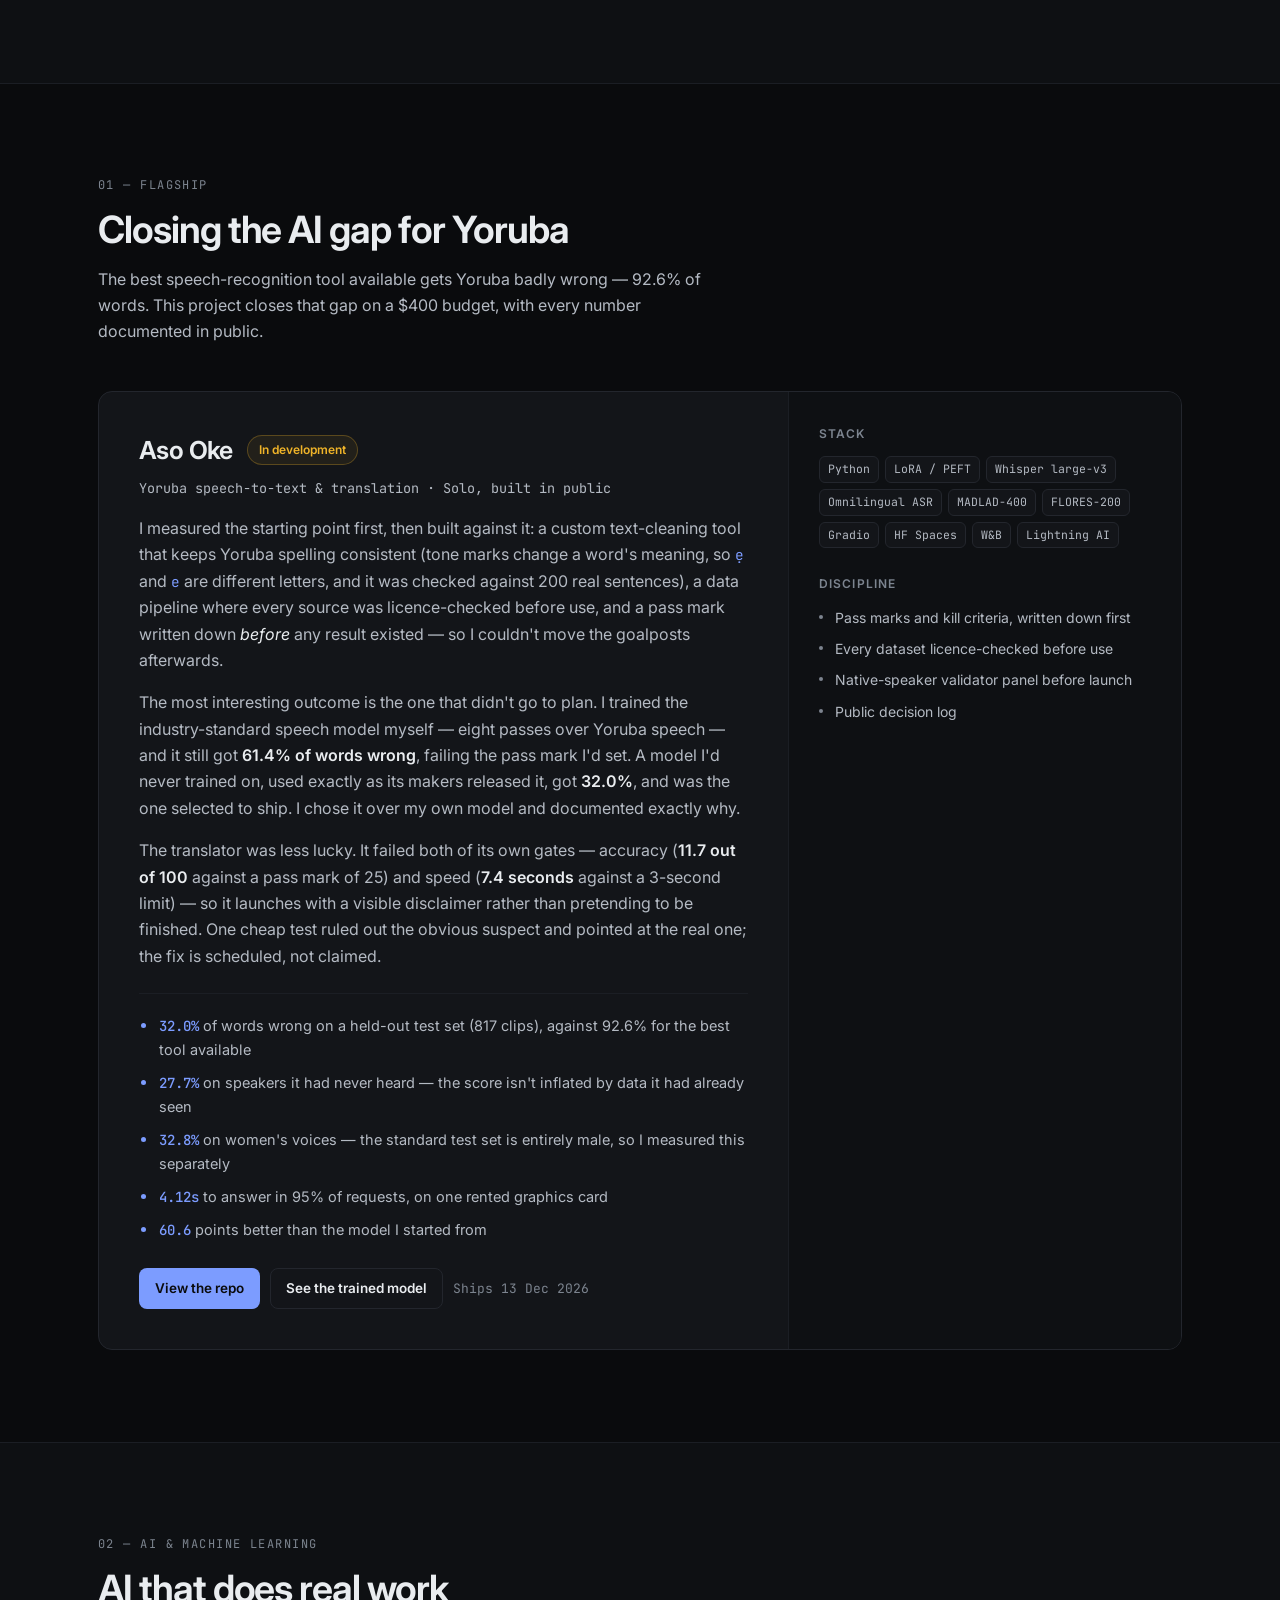
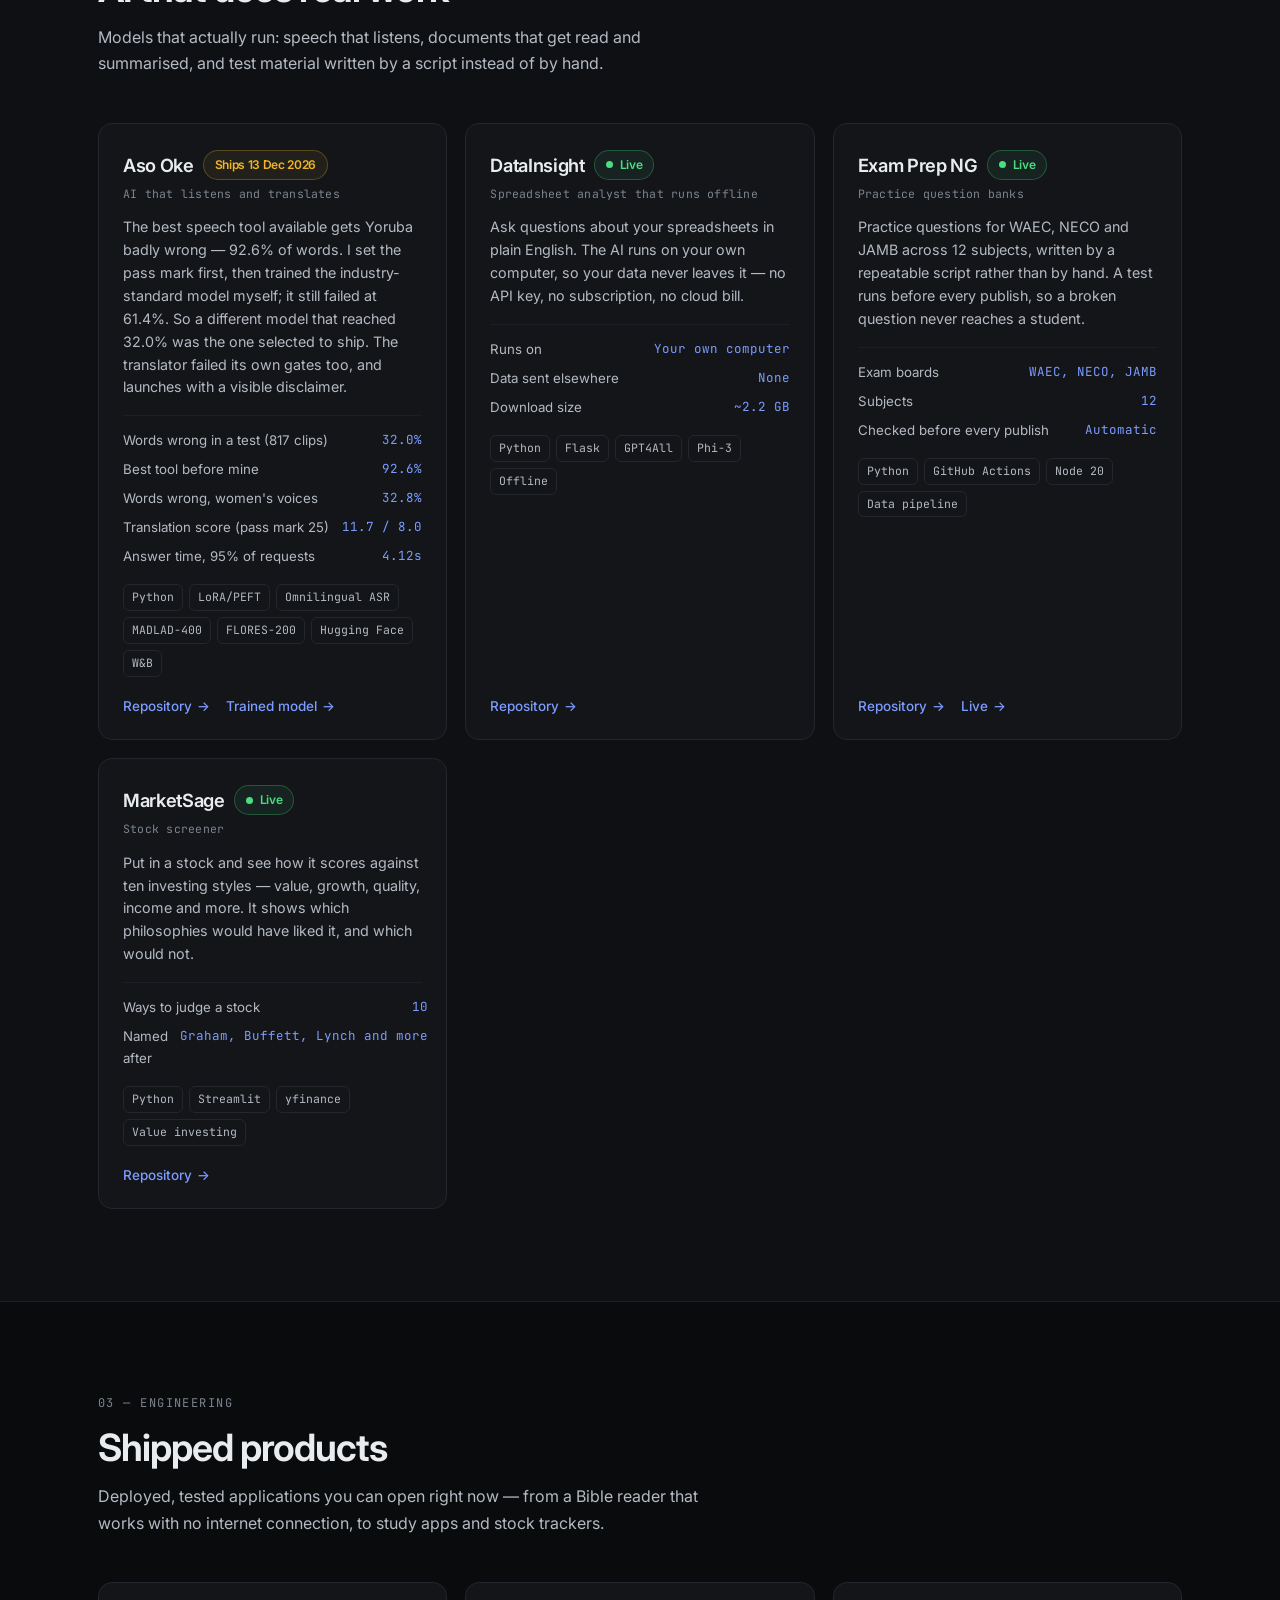
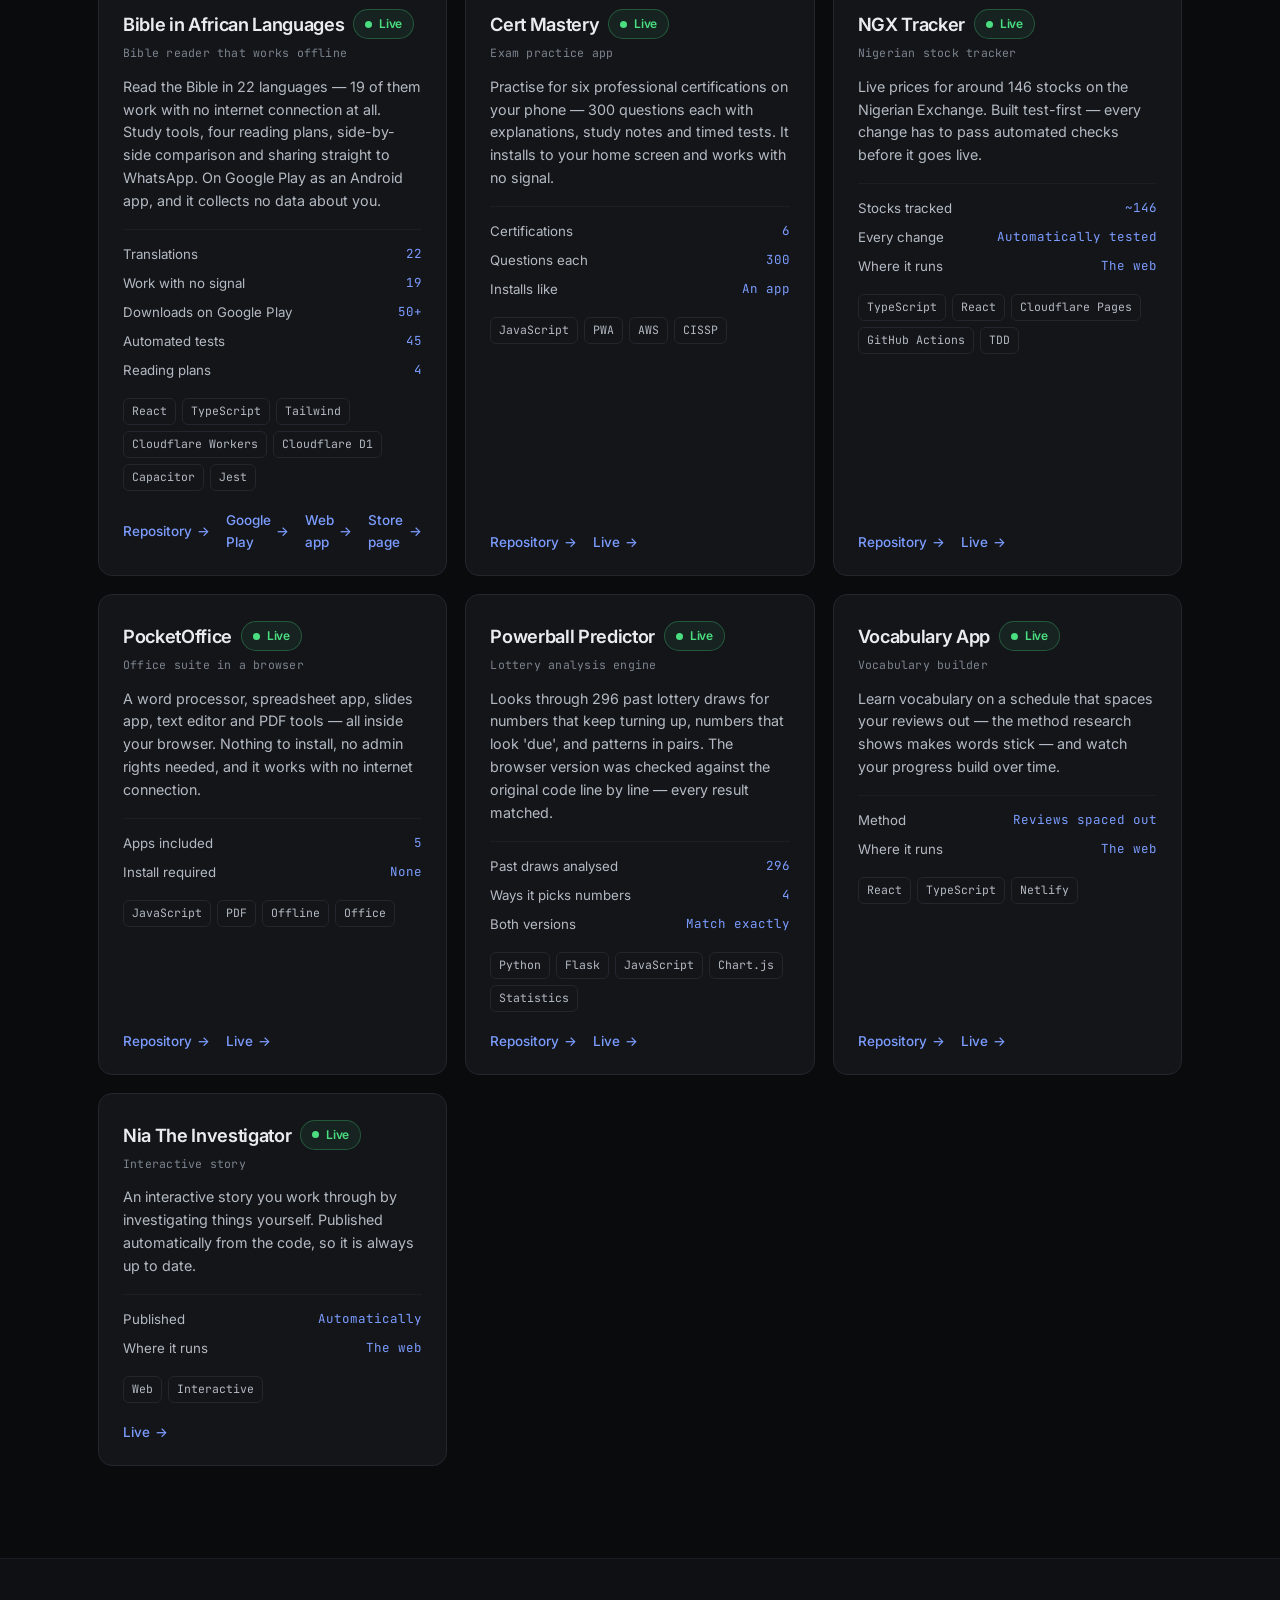
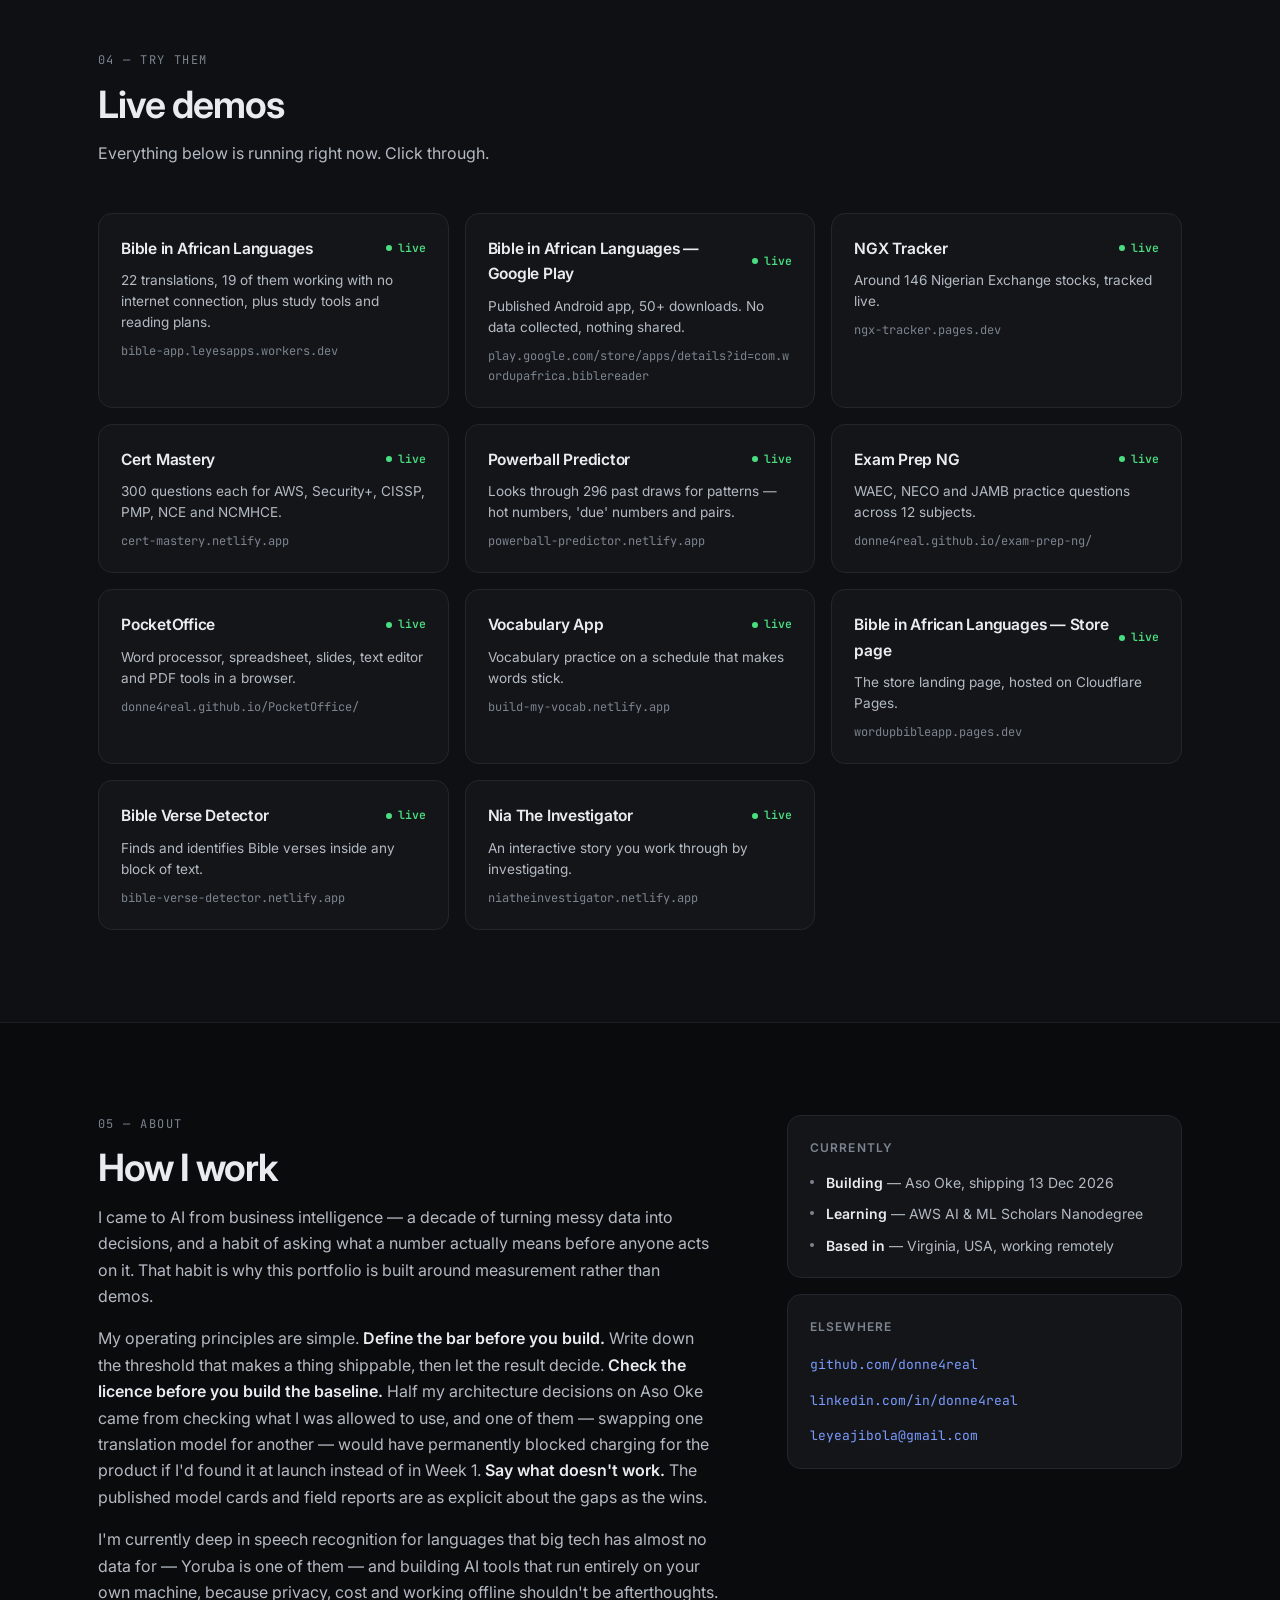
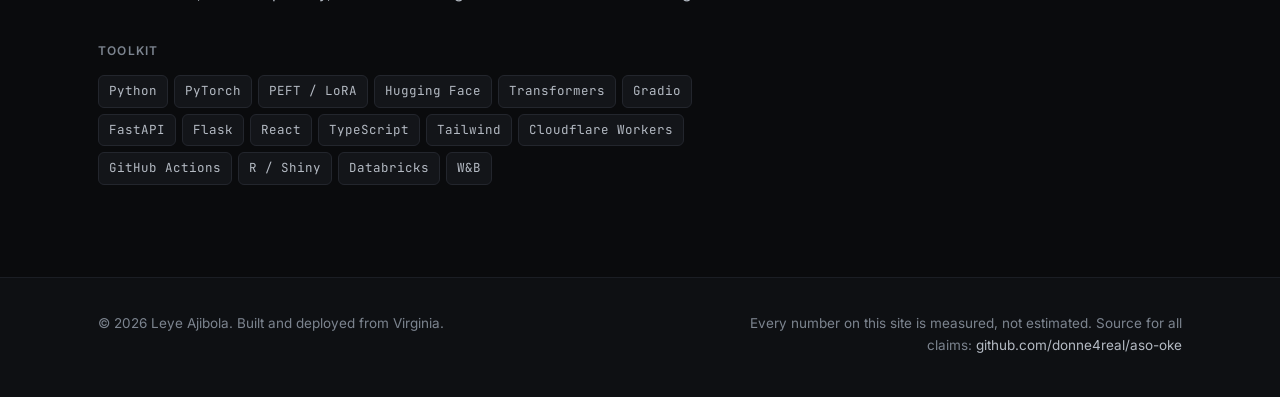
==== commit 015740f4: "feat: rewrite site copy in plain English for non-AI readers; correct location to Virginia, USA" ====
--- a/index.html
+++ b/index.html
@@ -20,7 +20,7 @@
 <link rel="preconnect" href="https://fonts.googleapis.com">
 <link rel="preconnect" href="https://fonts.gstatic.com" crossorigin>
 <link href="https://fonts.googleapis.com/css2?family=Inter:wght@400;500;600;700&family=JetBrains+Mono:wght@400;500&display=swap" rel="stylesheet">
-<link rel="stylesheet" href="assets/css/style.css?v=20261109d">
+<link rel="stylesheet" href="assets/css/style.css?v=20261110a">
 </head>
 <body>
 
@@ -57,9 +57,13 @@
     <div class="wrap hero-inner">
       <h1>I build AI that works on&nbsp;languages<br>the world forgot.</h1>
       <p class="lede">
-        I'm a BI Architect moving into AI engineering. I build production
-        speech-to-text, translation and local-LLM systems — and I measure them
-        against pre-registered gates before I call anything finished.
+        I'm a BI Architect moving into AI engineering. I build AI that listens to speech,
+        translates languages, and runs on your own machine — and I write down the pass mark
+        <em>before</em> I start, so the result decides whether it ships.
+      </p>
+      <p class="lede-note">
+        New to this side of AI? <a href="#plain">Start with the plain-English guide</a> —
+        every term on this page is explained there.
       </p>
 
       <div class="hero-cta">
@@ -73,15 +77,80 @@
       <dl class="stats">
         <div class="stat">
           <dt>92.6% &rarr; 32.0%</dt>
-          <dd>Whisper's word-error rate on Yoruba, then the model that beat it</dd>
+          <dd>How wrong the best speech tool was on Yoruba — then the number my selected model reached</dd>
         </div>
         <div class="stat">
           <dt>22</dt>
-          <dd>Bible translations shipped in an offline-first reader</dd>
+          <dd>Bible translations in a reader that works with no internet connection</dd>
         </div>
         <div class="stat">
           <dt>$400</dt>
-          <dd>Hard compute ceiling for a production AI launch</dd>
+          <dd>Total budget cap for shipping a working AI product — not exceeded</dd>
+        </div>
+      </dl>
+    </div>
+  </section>
+
+  <!-- ============ PLAIN ENGLISH ============ -->
+  <section class="section section-alt" id="plain">
+    <div class="wrap">
+      <div class="section-head">
+        <p class="section-kicker">00 &mdash; In plain English</p>
+        <h2>How to read this page</h2>
+        <p class="section-sub">
+          AI work comes with its own vocabulary. Here are the words that appear below,
+          translated. If you only read one thing on this site, read this.
+        </p>
+      </div>
+
+      <dl class="glossary">
+        <div>
+          <dt>Word error rate (WER)</dt>
+          <dd>How many words a speech-to-text tool gets wrong. 0% is a perfect transcript.</dd>
+        </div>
+        <div>
+          <dt>Fine-tuning</dt>
+          <dd>Teaching an existing AI model extra lessons on your own data, rather than building one from scratch.</dd>
+        </div>
+        <div>
+          <dt>Pre-registered gate</dt>
+          <dd>A pass mark written down <em>before</em> the work starts, so the result can't be argued with afterwards.</dd>
+        </div>
+        <div>
+          <dt>Latency (p95)</dt>
+          <dd>How long the slowest 1-in-20 requests take. Lower is better; p95 means 95% of requests beat it.</dd>
+        </div>
+        <div>
+          <dt>Inference</dt>
+          <dd>When a trained model actually answers a question. Training is the homework; inference is the exam.</dd>
+        </div>
+        <div>
+          <dt>Local / on-device AI</dt>
+          <dd>A model that runs on your own computer instead of someone's server, so your data never leaves the machine.</dd>
+        </div>
+        <div>
+          <dt>BLEU</dt>
+          <dd>The standard 0&ndash;100 score for "how close is this translation to a human's?"</dd>
+        </div>
+        <div>
+          <dt>Offline-first</dt>
+          <dd>The app works with no internet connection, and only goes online if you ask it to.</dd>
+        </div>
+        <div>
+          <dt>CI/CD</dt>
+          <dd>Automatic checks that run every time code is published, so a broken release can't go live.</dd>
+        </div>
+        <div>
+          <dt>Retrieval (RAG)</dt>
+          <dd>Looking through your own documents first, then answering using what it found.</dd>
+        </div>
+        <div>
+          <dt>Licence audit</dt>
+          <dd>Checking you are allowed to use a dataset before you build on it &mdash; not after you launch.</dd>
+        </div>
+        <div>
+          <dt>Baseline</dt>
+          <dd>The number you had before you started, so any improvement is real rather than imagined.</dd>
         </div>
       </dl>
     </div>
@@ -94,9 +163,8 @@
         <p class="section-kicker">01 &mdash; Flagship</p>
         <h2>Closing the AI gap for Yoruba</h2>
         <p class="section-sub">
-          State-of-the-art speech recognition scores a 92.6% word-error rate on Yoruba —
-          essentially unusable. This project fixes that, on a $400 budget, with every number
-          documented in public.
+          The best speech-recognition tool available gets Yoruba badly wrong — 92.6% of words.
+          This project closes that gap on a $400 budget, with every number documented in public.
         </p>
       </div>
 
@@ -104,34 +172,45 @@
         <div class="feature-body">
           <div class="feature-head">
             <h3>Aso Oke</h3>
-            <span class="badge badge-live"><span class="pulse" aria-hidden="true"></span> In development</span>
+            <span class="badge badge-soon">In development</span>
           </div>
           <p class="feature-tag">Yoruba speech-to-text &amp; translation &middot; Solo, built in public</p>
 
           <p>
-            I measured the baseline first, then built against it: a custom Yoruba diacritic
-            normalizer validated on 200 real corpus sentences, a licensed data pipeline
-            (FLEURS, MAFAND, Tatoeba, FLORES-200), and a pre-registered three-path ship gate
-            written <em>before</em> any result existed.
-          </p>
-          <p>
-            The most interesting outcome is the one that didn't go to plan. An 8-epoch LoRA
-            fine-tune of Whisper large-v3 reached 61.4% WER and <strong>failed</strong> the
-            pre-registered gate. Meta's Omnilingual ASR LLM 1B, used with zero Yoruba-specific
-            training, scored <strong>32.0%</strong> — and shipped. I chose the baseline over my
-            own model, and documented exactly why.
+            I measured the starting point first, then built against it: a custom text-cleaning
+            tool that keeps Yoruba spelling consistent (tone marks change a word's meaning, so
+            <code>ẹ</code> and <code>e</code> are different letters, and it was checked against
+            200 real sentences), a data pipeline where every source was licence-checked before
+            use, and a pass mark written down <em>before</em> any result existed — so I couldn't
+            move the goalposts afterwards.
+          </p>
+          <p>
+            The most interesting outcome is the one that didn't go to plan. I trained the
+            industry-standard speech model myself — eight passes over Yoruba speech — and it
+            still got <strong>61.4% of words wrong</strong>, failing the pass mark I'd set.
+            A model I'd never trained on, used exactly as its makers released it, got
+            <strong>32.0%</strong>, and was the one selected to ship. I chose it over my own
+            model and documented exactly why.
+          </p>
+          <p>
+            The translator was less lucky. It failed both of its own gates — accuracy
+            (<strong>11.7 out of 100</strong> against a pass mark of 25) and speed
+            (<strong>7.4 seconds</strong> against a 3-second limit) — so it launches with a
+            visible disclaimer rather than pretending to be finished. One cheap test ruled out
+            the obvious suspect and pointed at the real one; the fix is scheduled, not claimed.
           </p>
 
           <ul class="facts">
-            <li><strong>32.0%</strong> WER on held-out FLEURS test (817 clips) vs a 92.6% baseline</li>
-            <li><strong>27.7%</strong> WER on own-speaker holdout — evidence the score isn't inflated by data leakage</li>
-            <li><strong>4.12s</strong> p95 latency for one clip on a single T4</li>
-            <li><strong>60.6</strong> points better than the un-fine-tuned baseline</li>
+            <li><strong>32.0%</strong> of words wrong on a held-out test set (817 clips), against 92.6% for the best tool available</li>
+            <li><strong>27.7%</strong> on speakers it had never heard — the score isn't inflated by data it had already seen</li>
+            <li><strong>32.8%</strong> on women's voices — the standard test set is entirely male, so I measured this separately</li>
+            <li><strong>4.12s</strong> to answer in 95% of requests, on one rented graphics card</li>
+            <li><strong>60.6</strong> points better than the model I started from</li>
           </ul>
 
           <div class="feature-actions">
             <a class="btn btn-sm btn-primary" href="https://github.com/donne4real/aso-oke" target="_blank" rel="noopener">View the repo</a>
-            <a class="btn btn-sm btn-ghost" href="https://github.com/donne4real/aso-oke/blob/main/ASO-OKE-REFERENCE.md" target="_blank" rel="noopener">Read the build log</a>
+            <a class="btn btn-sm btn-ghost" href="https://huggingface.co/donne4real/aso-oke-madlad-lora" target="_blank" rel="noopener">See the trained model</a>
             <span class="meta-note">Ships 13 Dec 2026</span>
           </div>
         </div>
@@ -145,9 +224,9 @@
           </ul>
           <h4 class="mt">Discipline</h4>
           <ul class="plain-list">
-            <li>Pre-registered quality gates &amp; kill criteria</li>
-            <li>Per-dataset licence audits</li>
-            <li>Native-speaker validator panel</li>
+            <li>Pass marks and kill criteria, written down first</li>
+            <li>Every dataset licence-checked before use</li>
+            <li>Native-speaker validator panel before launch</li>
             <li>Public decision log</li>
           </ul>
         </aside>
@@ -160,10 +239,10 @@
     <div class="wrap">
       <div class="section-head">
         <p class="section-kicker">02 &mdash; AI &amp; Machine Learning</p>
-        <h2>Models, retrieval and evaluation</h2>
+        <h2>AI that does real work</h2>
         <p class="section-sub">
-          Systems that do real inference work: local models, retrieval pipelines,
-          document understanding, and question banks generated at scale.
+          Models that actually run: speech that listens, documents that get read and summarised,
+          and test material written by a script instead of by hand.
         </p>
       </div>
       <div class="grid" id="gridAiml"></div>
@@ -177,8 +256,8 @@
         <p class="section-kicker">03 &mdash; Engineering</p>
         <h2>Shipped products</h2>
         <p class="section-sub">
-          Deployed, tested applications — from offline-first React PWAs to
-          CI/CD-pipelineed web apps with validated data.
+          Deployed, tested applications you can open right now — from a Bible reader that works
+          with no internet connection, to study apps and stock trackers.
         </p>
       </div>
       <div class="grid" id="gridEng"></div>
@@ -212,16 +291,17 @@
           <p>
             My operating principles are simple. <strong>Define the bar before you build.</strong>
             Write down the threshold that makes a thing shippable, then let the result decide.
-            <strong>Licence before you baseline.</strong> Half my architecture decisions on Aso Oke
-            came from licence audits, and one of them (NLLB-200 &rarr; MADLAD-400) would have
-            permanently blocked charging for the product if I'd found it at launch instead of in Week 1.
-            <strong>Say what doesn't work.</strong> The model cards and field reports are as explicit
-            about the gaps as the wins.
-          </p>
-          <p>
-            I'm currently deep in low-resource speech for Yoruba, and building local-LLM tooling that
-            runs entirely on-device — because privacy, cost and offline capability shouldn't be
-            afterthoughts.
+            <strong>Check the licence before you build the baseline.</strong> Half my architecture
+            decisions on Aso Oke came from checking what I was allowed to use, and one of them —
+            swapping one translation model for another — would have permanently blocked charging
+            for the product if I'd found it at launch instead of in Week 1.
+            <strong>Say what doesn't work.</strong> The published model cards and field reports
+            are as explicit about the gaps as the wins.
+          </p>
+          <p>
+            I'm currently deep in speech recognition for languages that big tech has almost no data
+            for — Yoruba is one of them — and building AI tools that run entirely on your own
+            machine, because privacy, cost and working offline shouldn't be afterthoughts.
           </p>
         </div>
 
@@ -242,7 +322,7 @@
           <ul class="plain-list">
             <li><strong>Building</strong> — Aso Oke, shipping 13 Dec 2026</li>
             <li><strong>Learning</strong> — AWS AI &amp; ML Scholars Nanodegree</li>
-            <li><strong>Based in</strong> — Nigeria, working remotely</li>
+            <li><strong>Based in</strong> — Virginia, USA, working remotely</li>
           </ul>
         </div>
         <div class="panel">
@@ -261,7 +341,7 @@
 
 <footer class="site-footer">
   <div class="wrap footer-inner">
-    <p>&copy; <span id="year">2026</span> Leye Ajibola. Built and deployed from Nigeria.</p>
+    <p>&copy; <span id="year">2026</span> Leye Ajibola. Built and deployed from Virginia.</p>
     <p class="footer-note">
       Every number on this site is measured, not estimated.
       Source for all claims: <a href="https://github.com/donne4real/aso-oke" target="_blank" rel="noopener">github.com/donne4real/aso-oke</a>
@@ -269,7 +349,7 @@
   </div>
 </footer>
 
-<script src="assets/js/projects.js?v=20261109d"></script>
-<script src="assets/js/main.js?v=20261109d"></script>
+<script src="assets/js/projects.js?v=20261110a"></script>
+<script src="assets/js/main.js?v=20261110a"></script>
 </body>
 </html>
--- a/assets/css/style.css
+++ b/assets/css/style.css
@@ -120,6 +120,16 @@
   line-height: 1.06; letter-spacing: -0.035em; font-weight: 700; max-width: 18ch;
 }
 .lede { margin: 0 0 34px; font-size: clamp(1.02rem, 1.6vw, 1.16rem); color: var(--ink-soft); max-width: 60ch; }
+.lede-note { margin: -24px 0 34px; font-size: 13.5px; color: var(--dim); max-width: 60ch; }
+.lede-note a { color: var(--accent); text-decoration: underline; text-underline-offset: 3px; }
+.feature-body code, .about-copy code { font-family: var(--mono); font-size: .9em; color: var(--accent); }
+
+/* ---------- plain-English glossary ---------- */
+.glossary { display: grid; grid-template-columns: repeat(auto-fill, minmax(275px, 1fr)); gap: 20px 32px; margin: 0; }
+.glossary > div { border-top: 1px solid var(--line-soft); padding-top: 14px; }
+.glossary dt { font-size: 14.5px; font-weight: 620; color: var(--ink); margin-bottom: 5px; letter-spacing: -0.01em; }
+.glossary dd { margin: 0; font-size: 13.8px; color: var(--ink-soft); line-height: 1.55; }
+.glossary dd em { color: var(--ink); font-style: italic; }
 
 .hero-cta { display: flex; gap: 12px; flex-wrap: wrap; margin-bottom: 62px; }
 
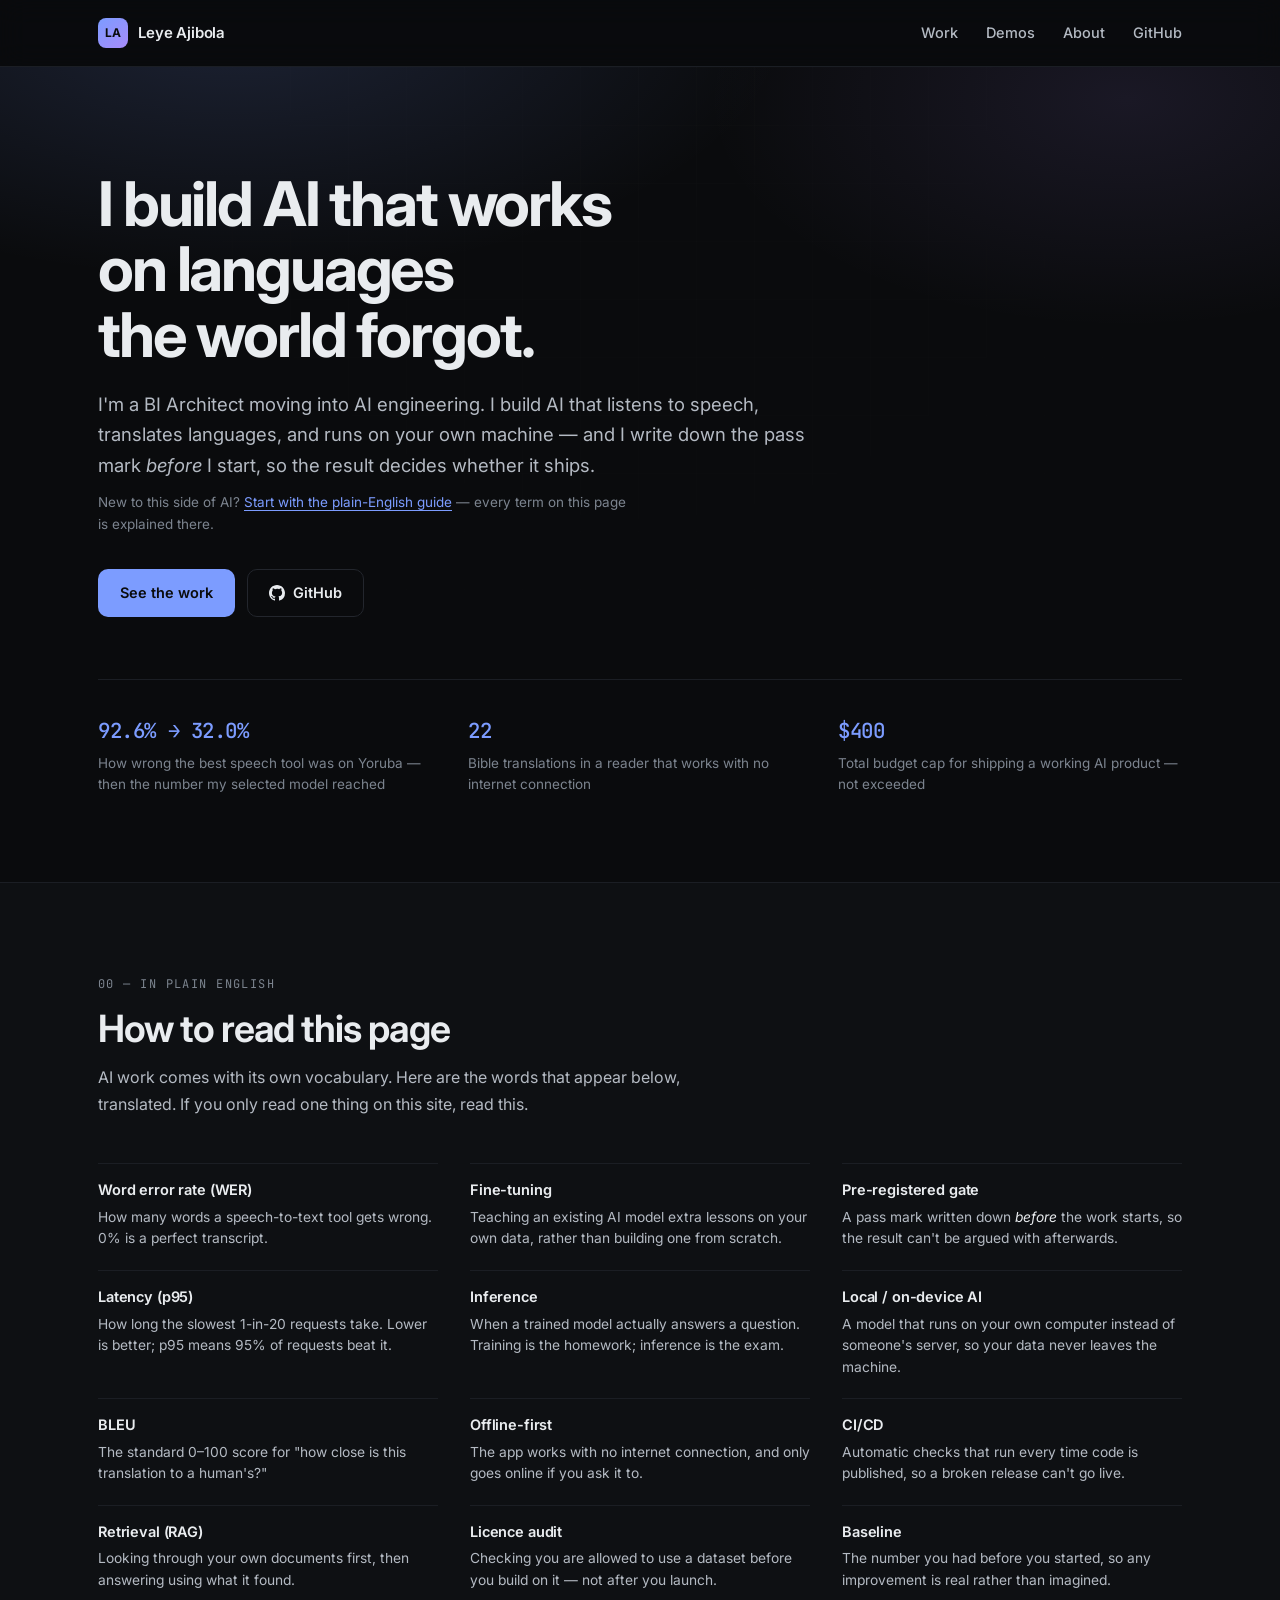
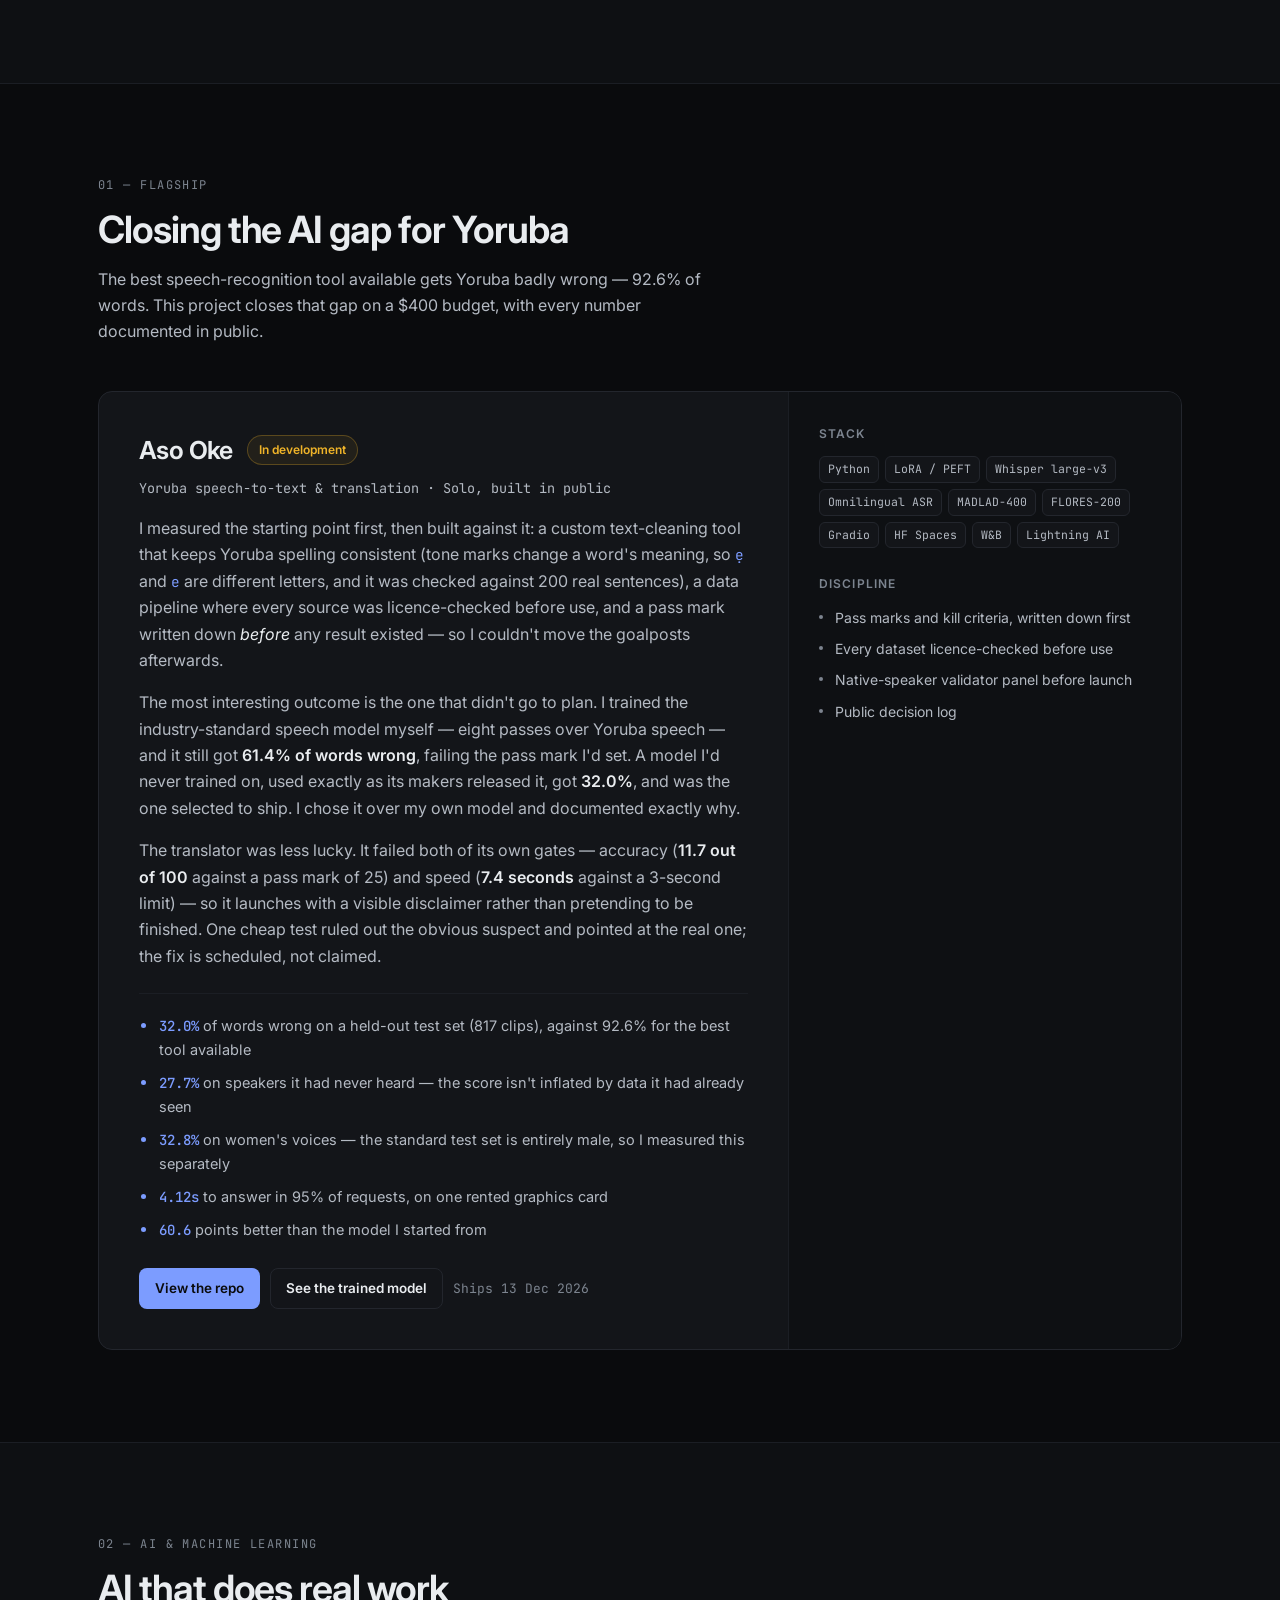
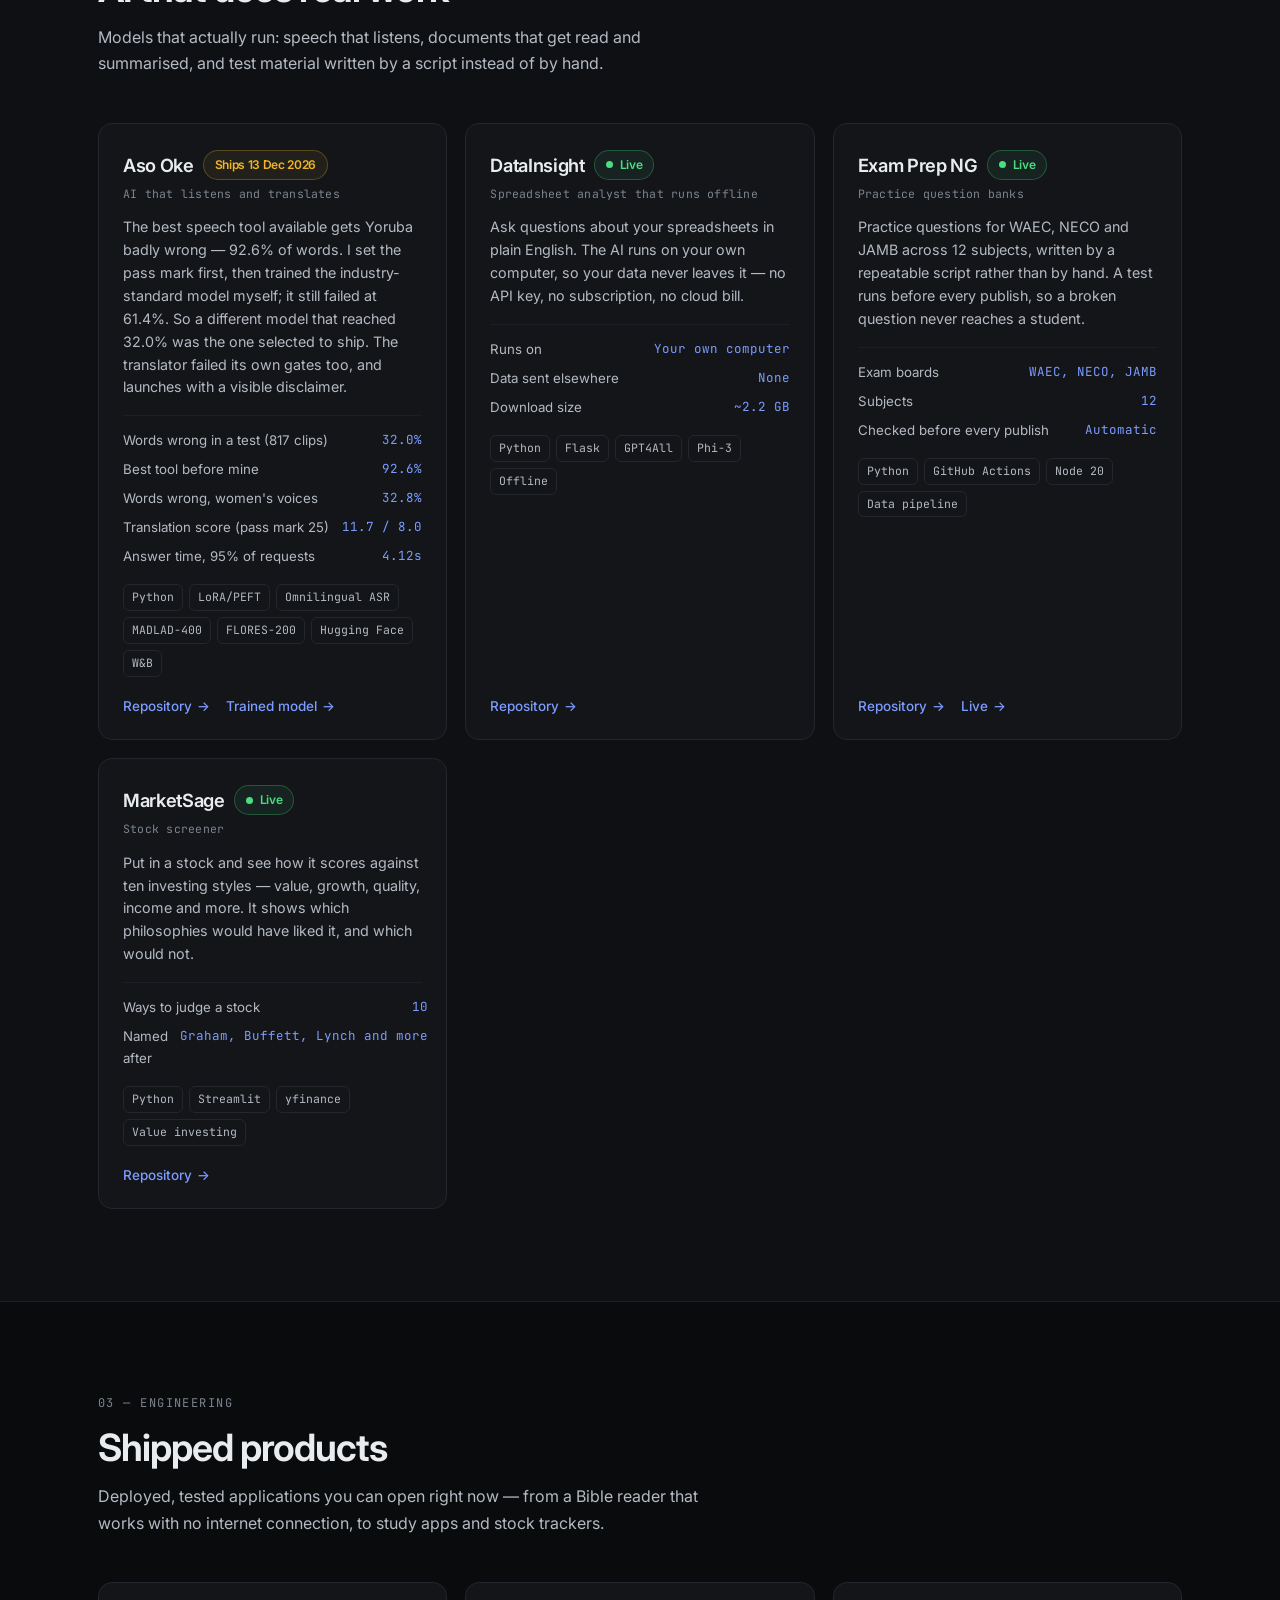
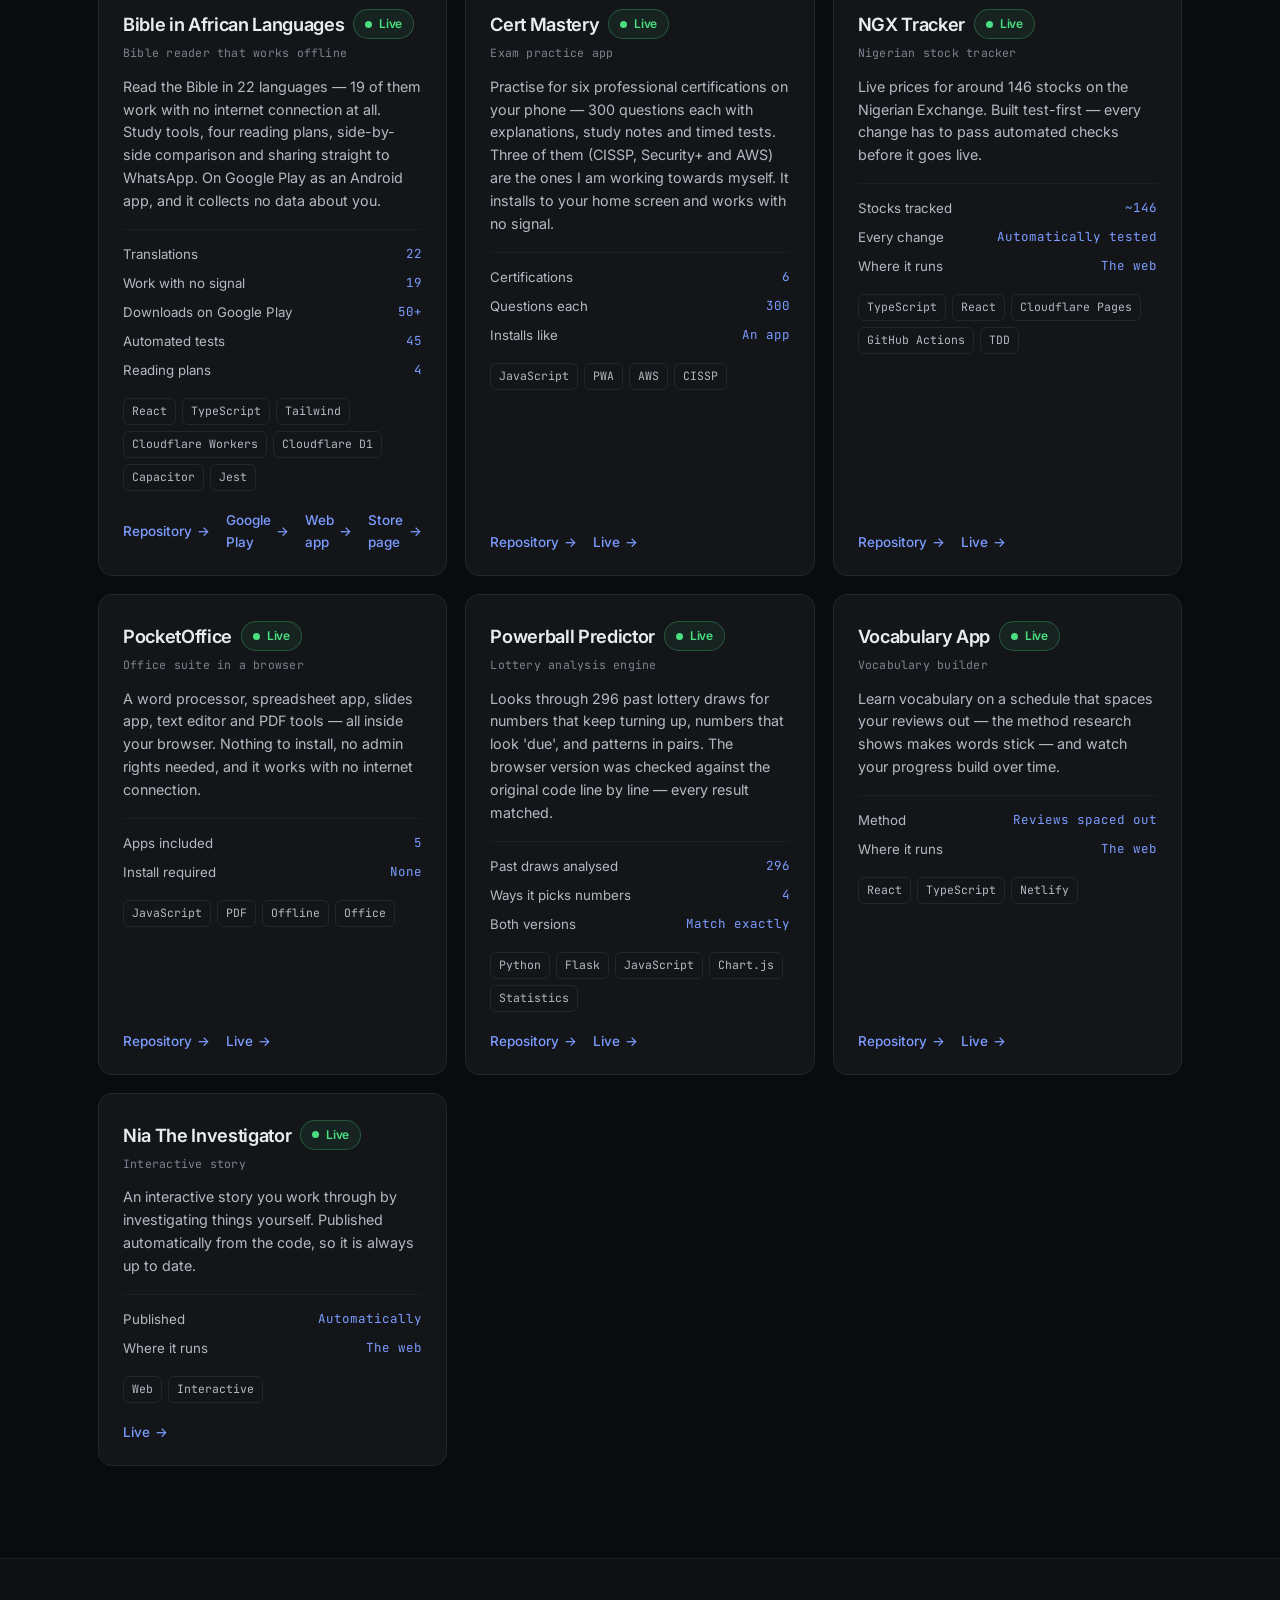
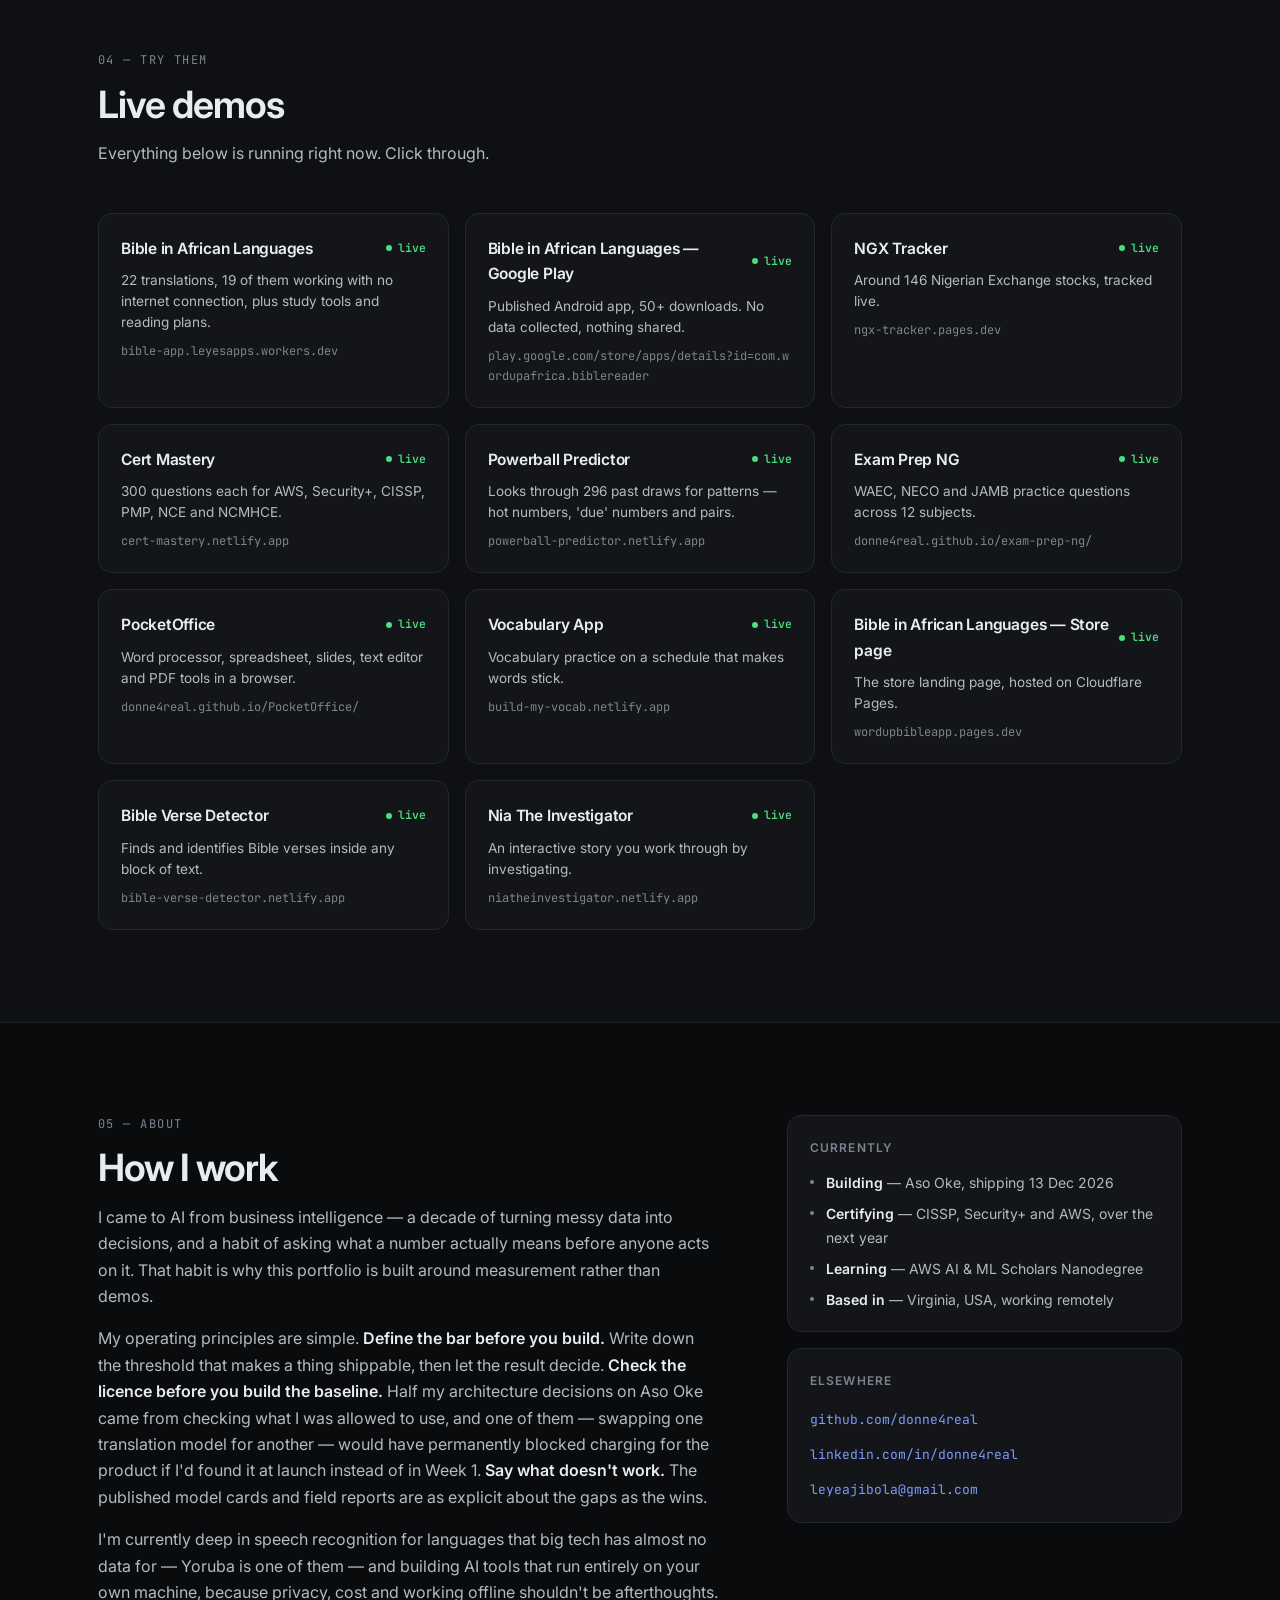
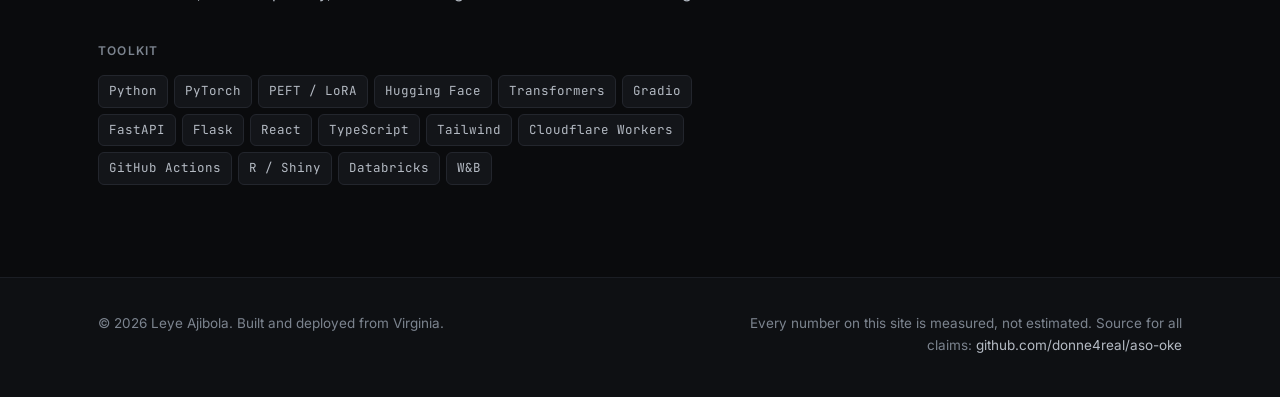
==== commit cb7aa285: "feat: add CISSP/Security+/AWS certification line to Currently panel and Cert Mastery card" ====
--- a/index.html
+++ b/index.html
@@ -20,7 +20,7 @@
 <link rel="preconnect" href="https://fonts.googleapis.com">
 <link rel="preconnect" href="https://fonts.gstatic.com" crossorigin>
 <link href="https://fonts.googleapis.com/css2?family=Inter:wght@400;500;600;700&family=JetBrains+Mono:wght@400;500&display=swap" rel="stylesheet">
-<link rel="stylesheet" href="assets/css/style.css?v=20261110a">
+<link rel="stylesheet" href="assets/css/style.css?v=20261110b">
 </head>
 <body>
 
@@ -321,6 +321,7 @@
           <h3>Currently</h3>
           <ul class="plain-list">
             <li><strong>Building</strong> — Aso Oke, shipping 13 Dec 2026</li>
+            <li><strong>Certifying</strong> — CISSP, Security+ and AWS, over the next year</li>
             <li><strong>Learning</strong> — AWS AI &amp; ML Scholars Nanodegree</li>
             <li><strong>Based in</strong> — Virginia, USA, working remotely</li>
           </ul>
@@ -349,7 +350,7 @@
   </div>
 </footer>
 
-<script src="assets/js/projects.js?v=20261110a"></script>
-<script src="assets/js/main.js?v=20261110a"></script>
+<script src="assets/js/projects.js?v=20261110b"></script>
+<script src="assets/js/main.js?v=20261110b"></script>
 </body>
 </html>
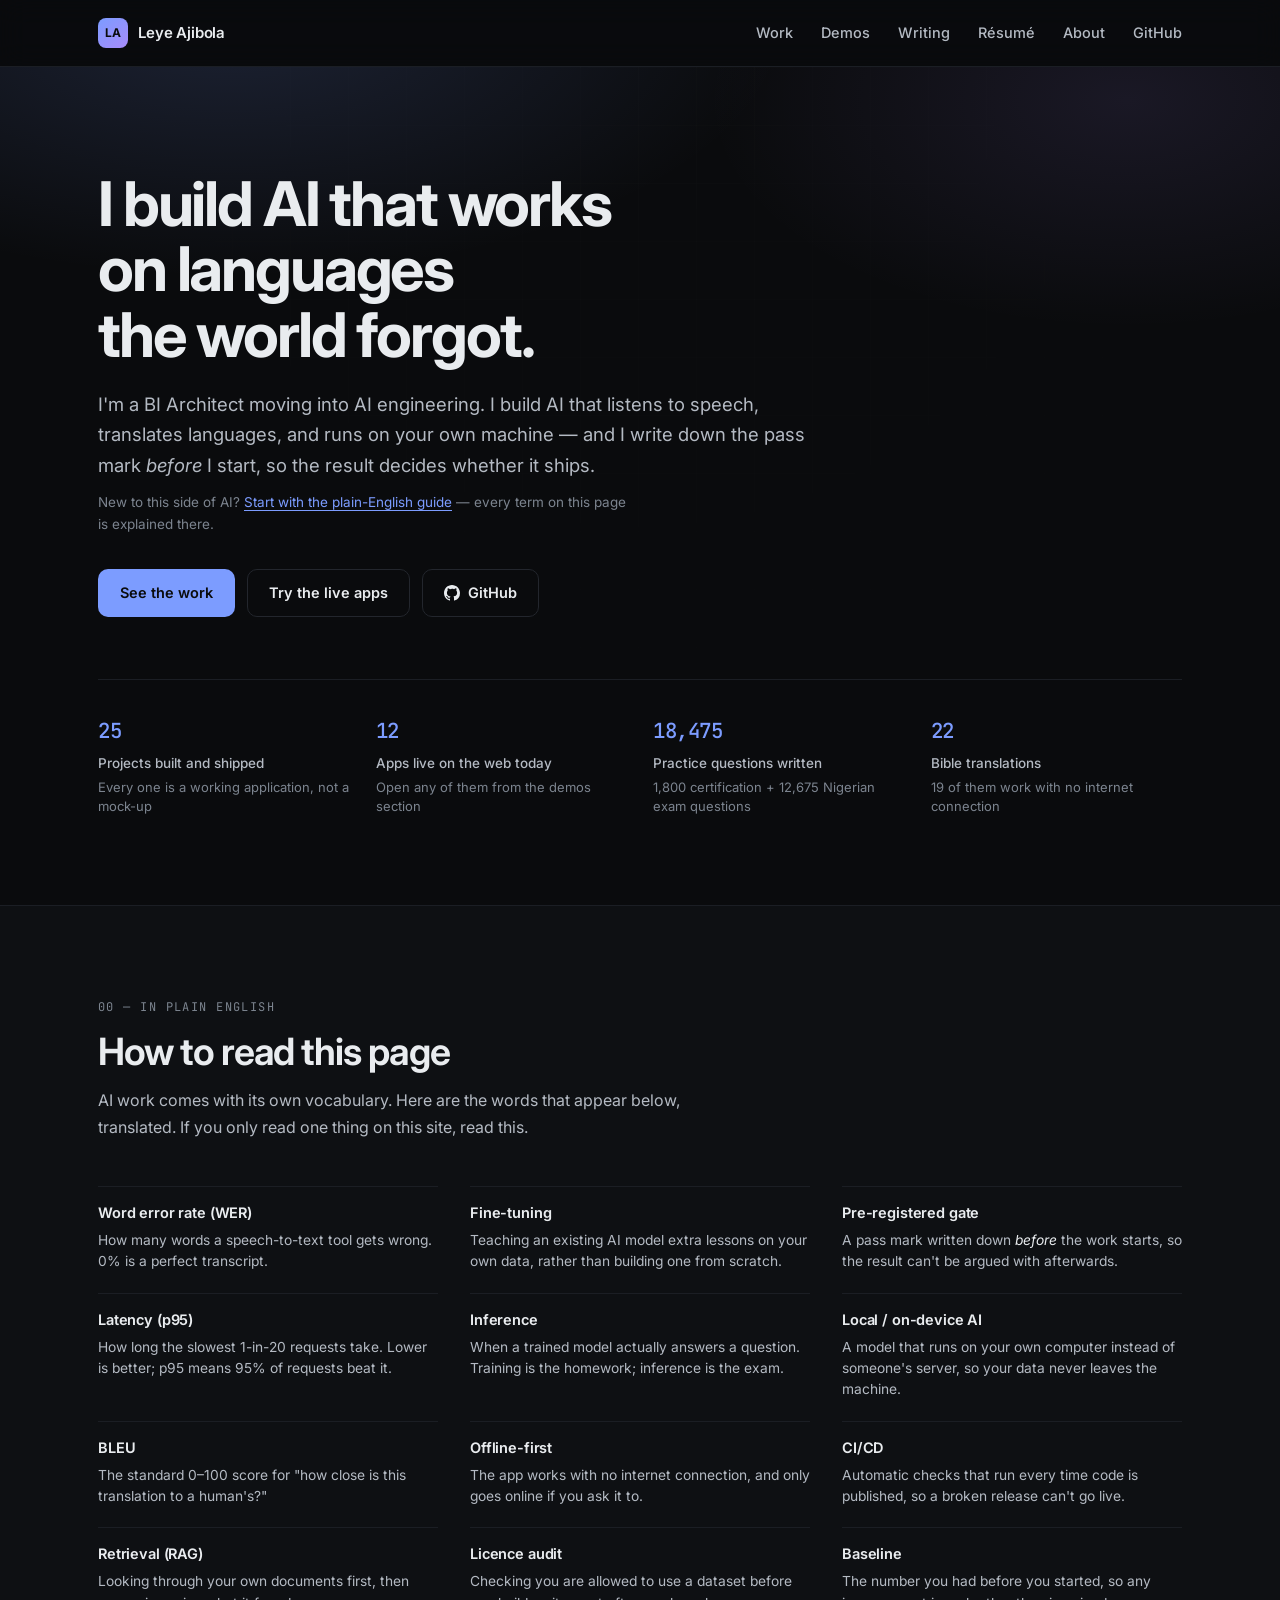
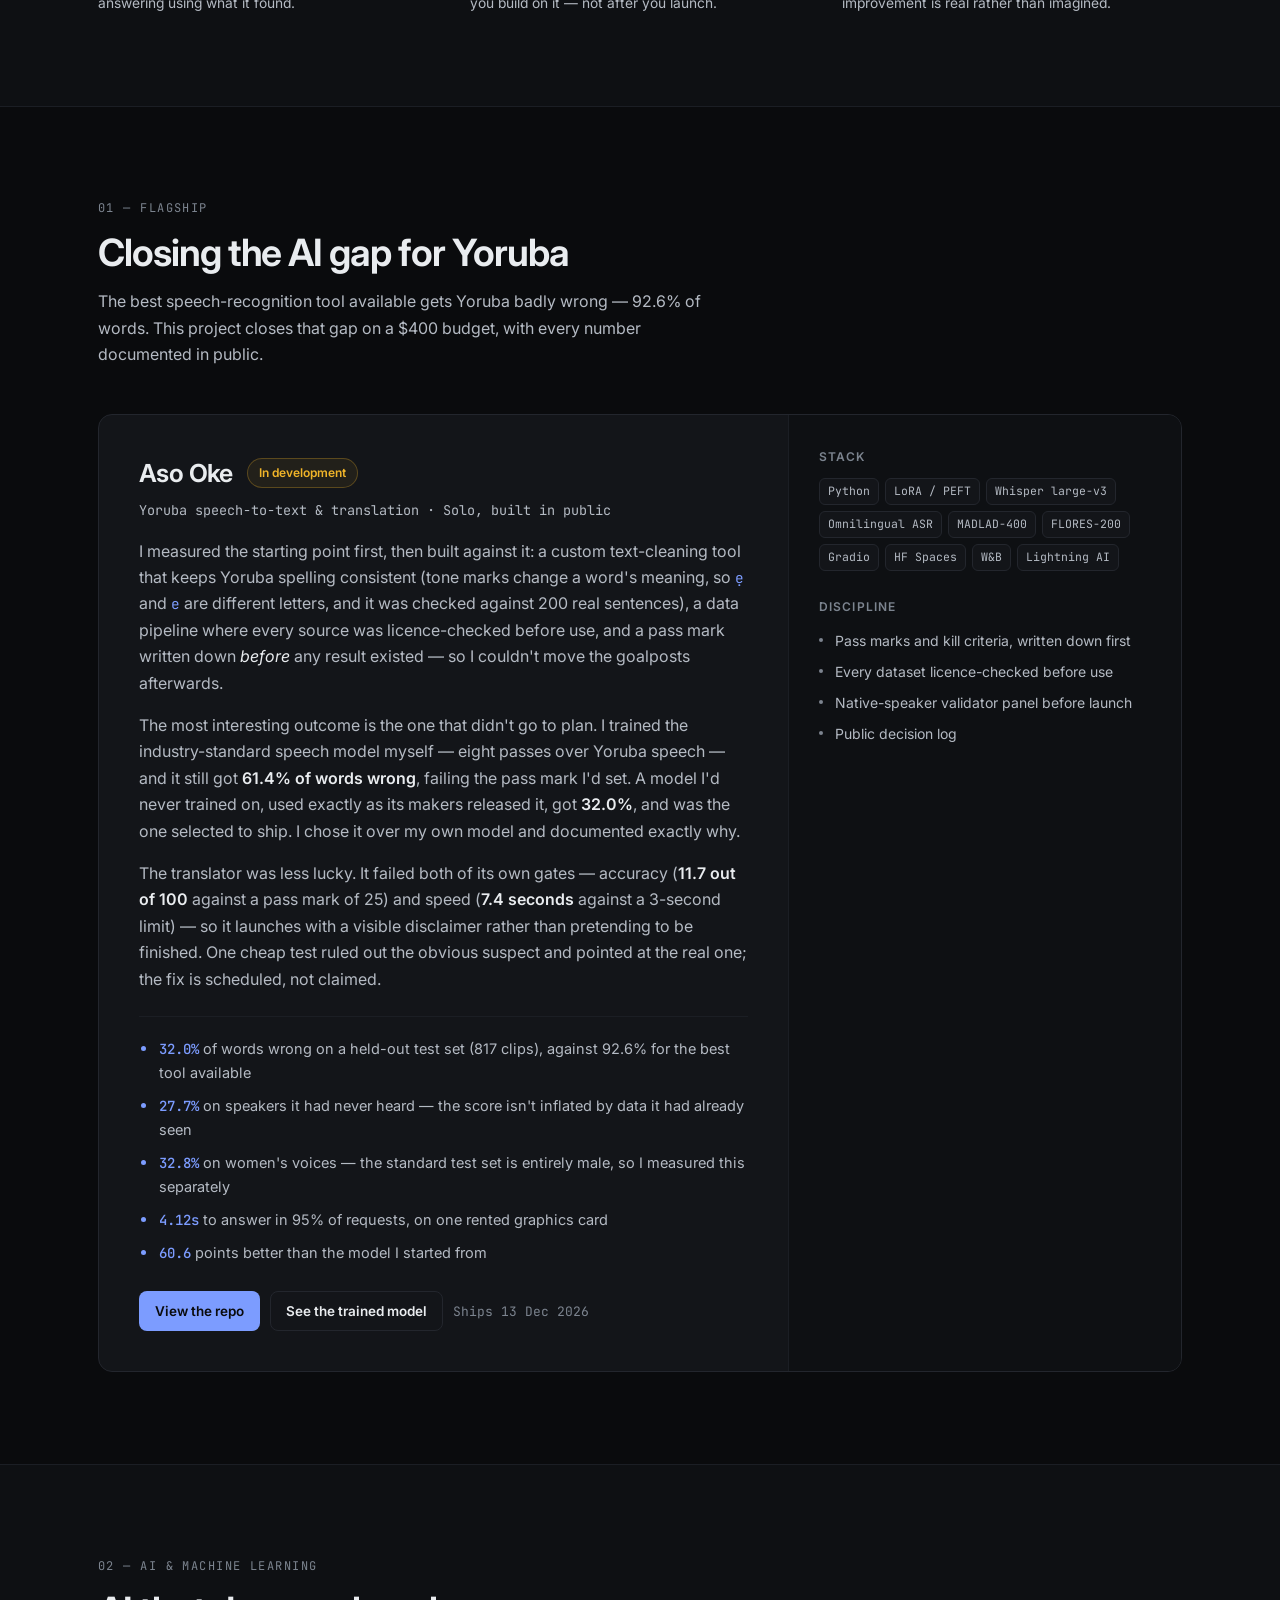
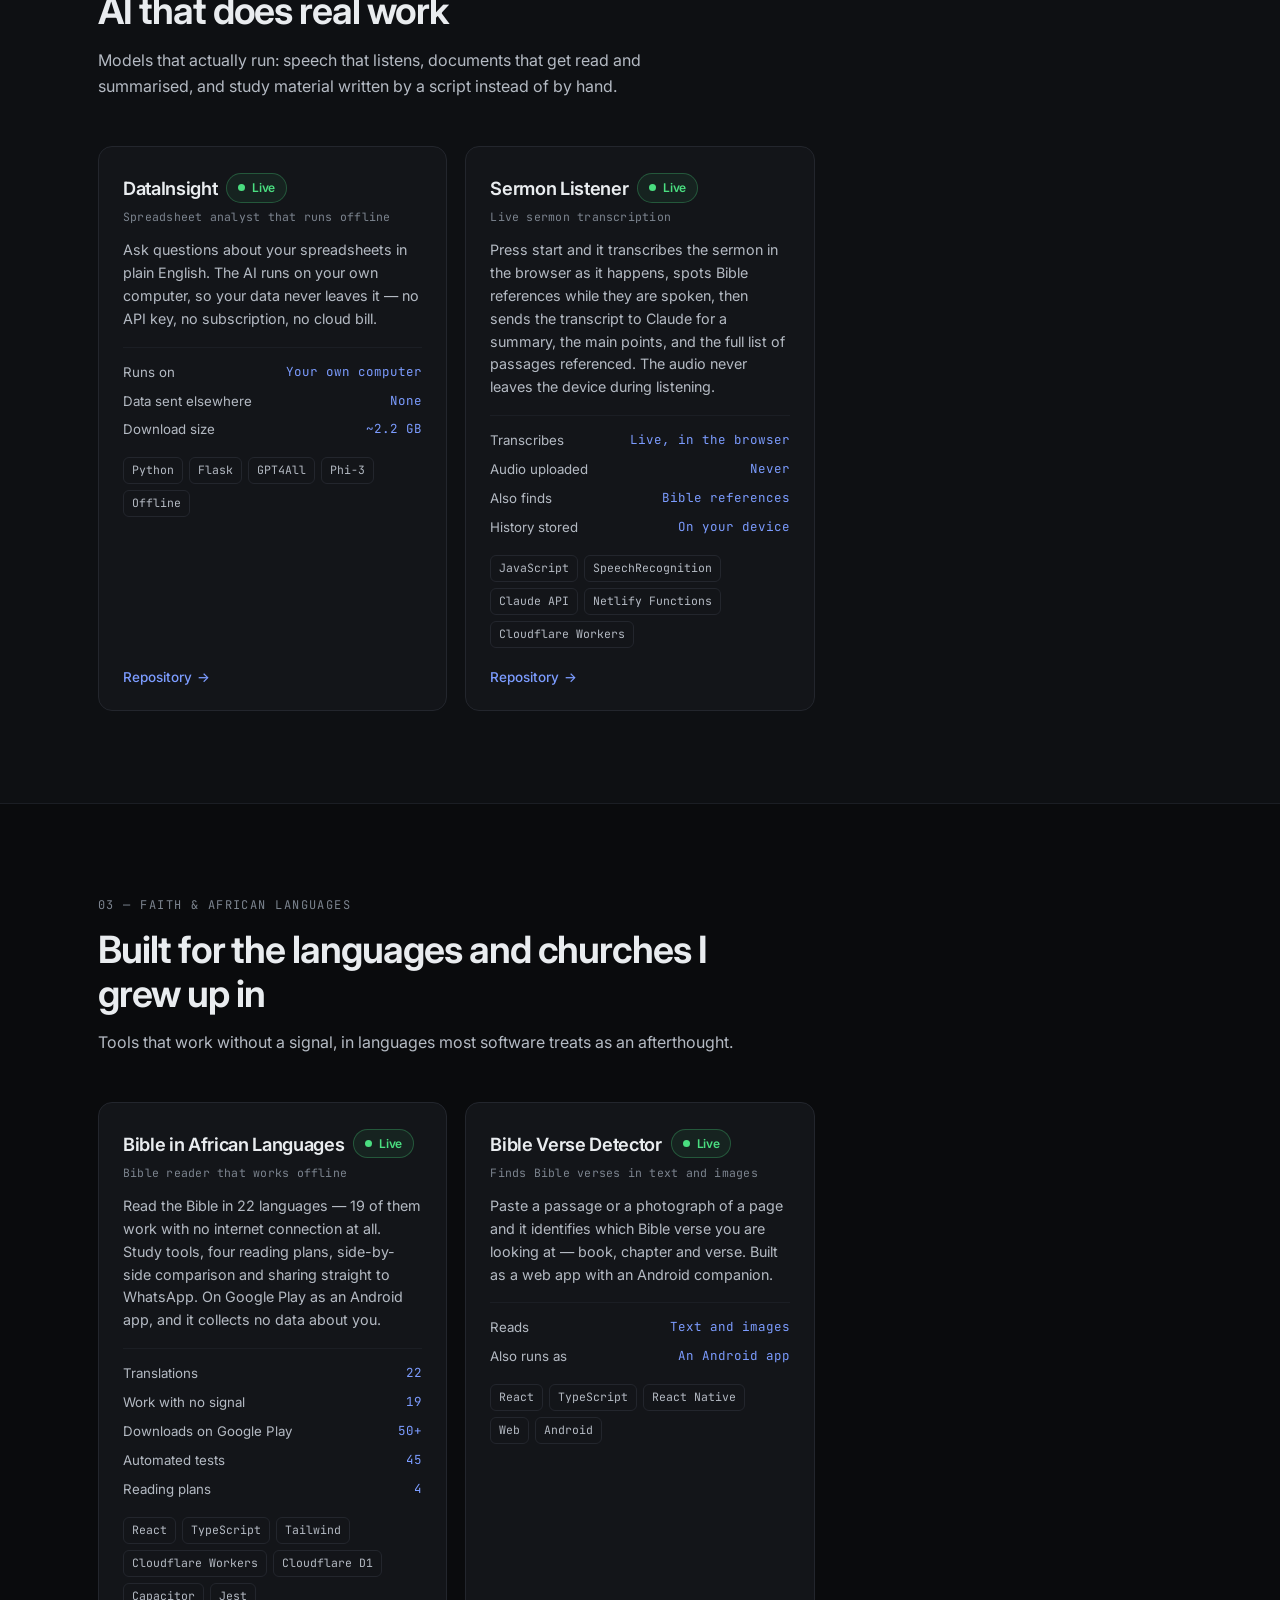
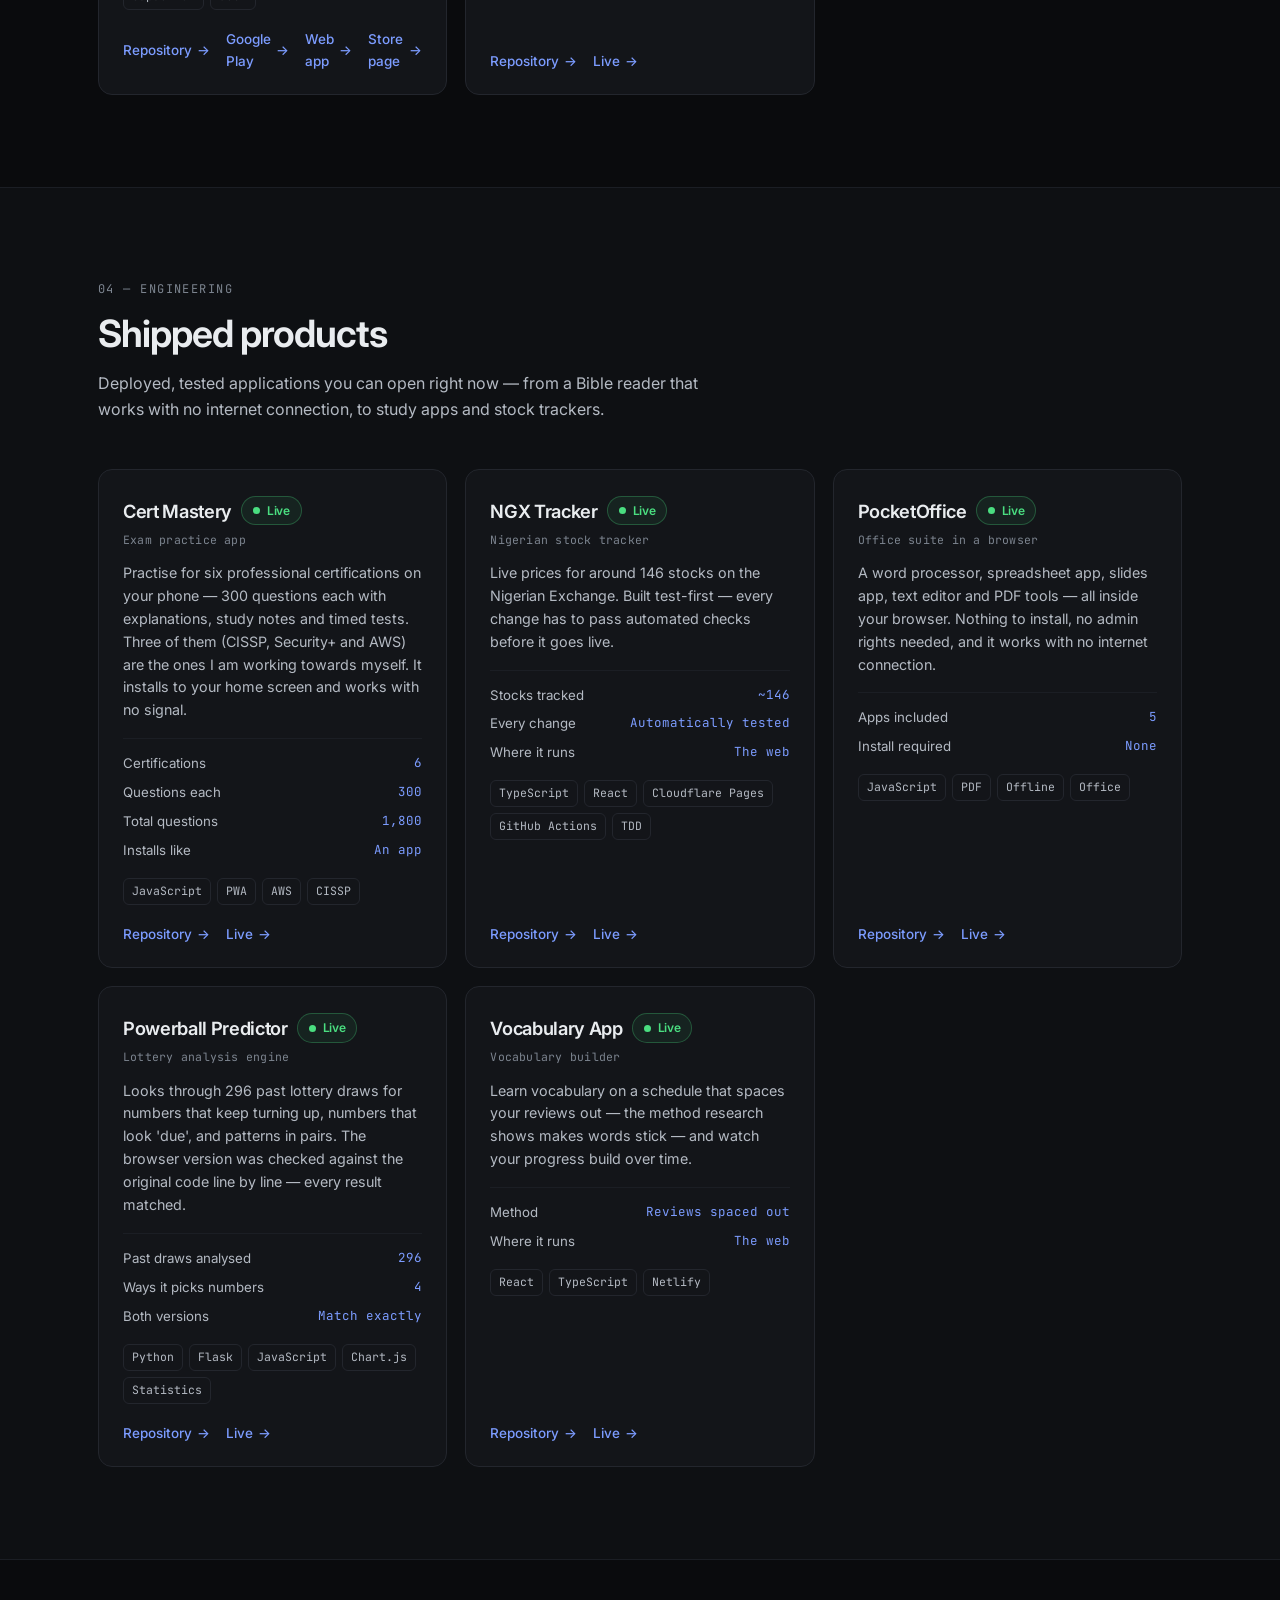
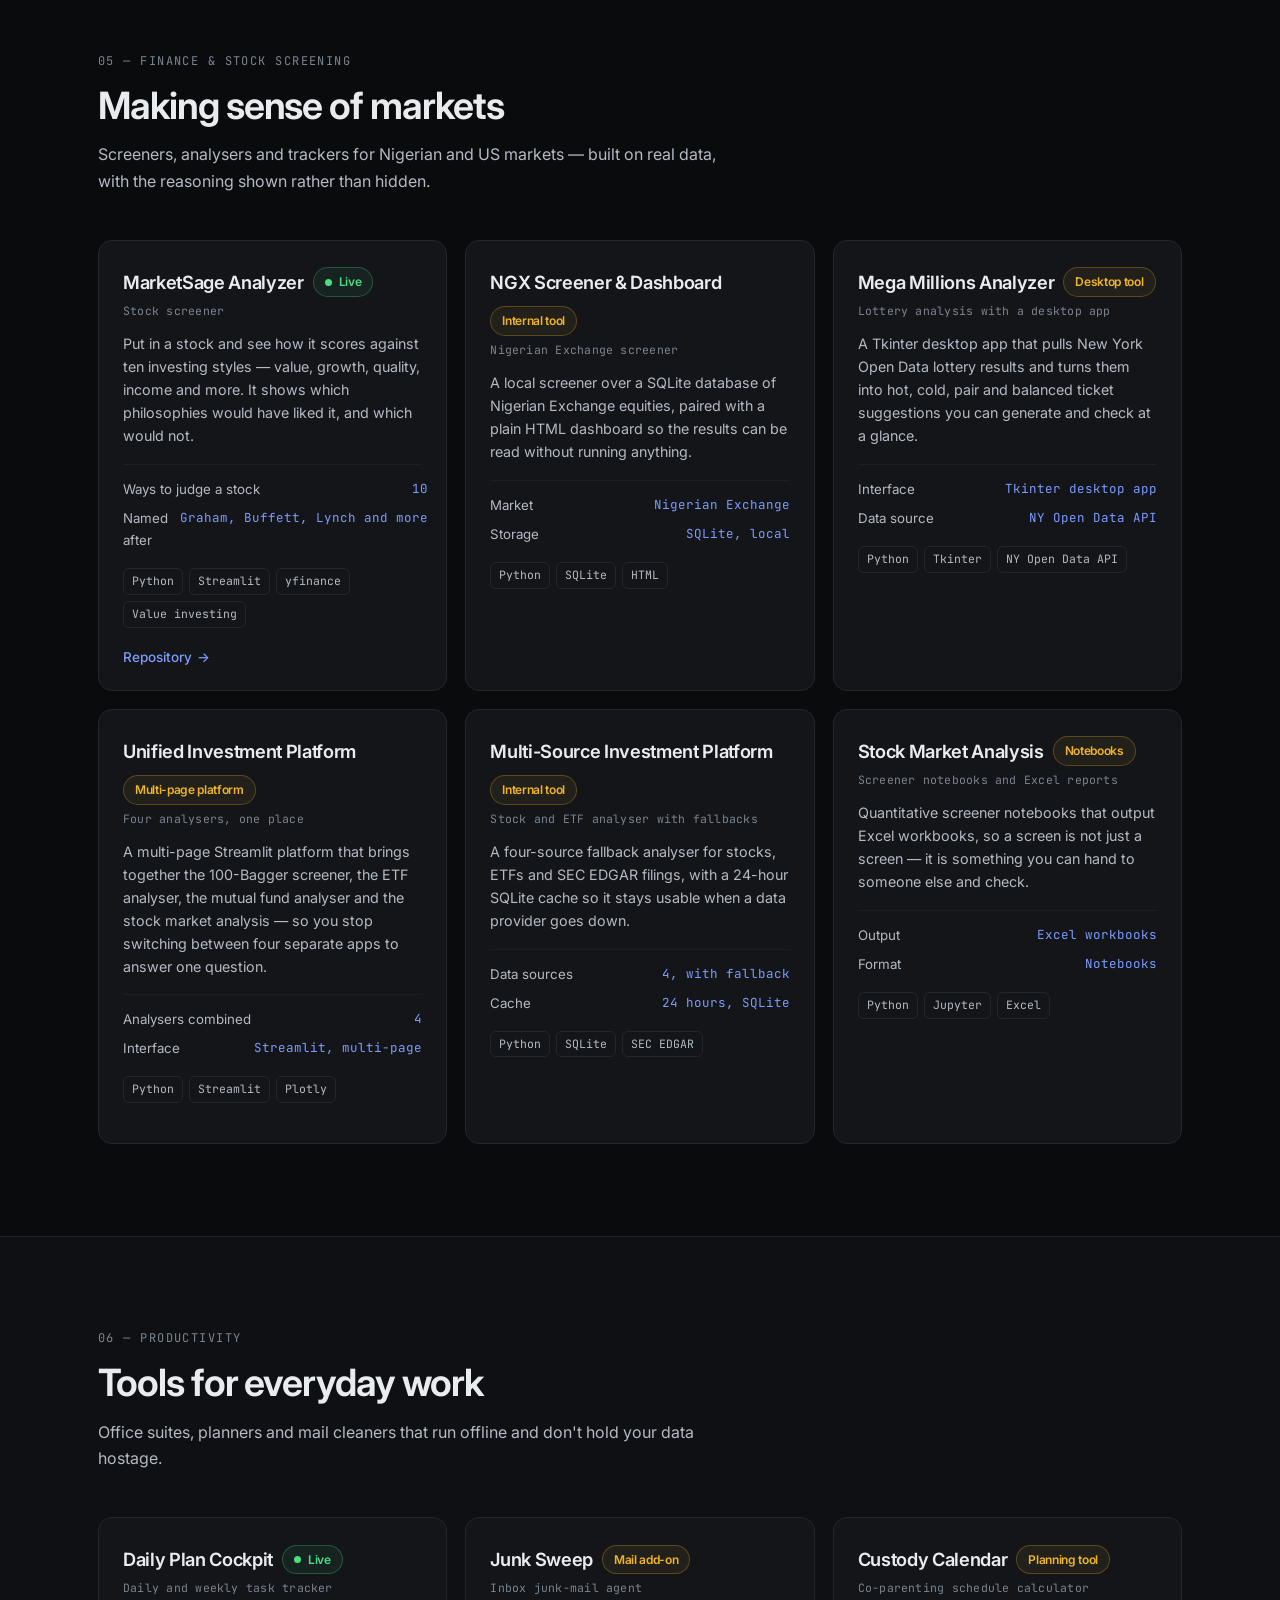
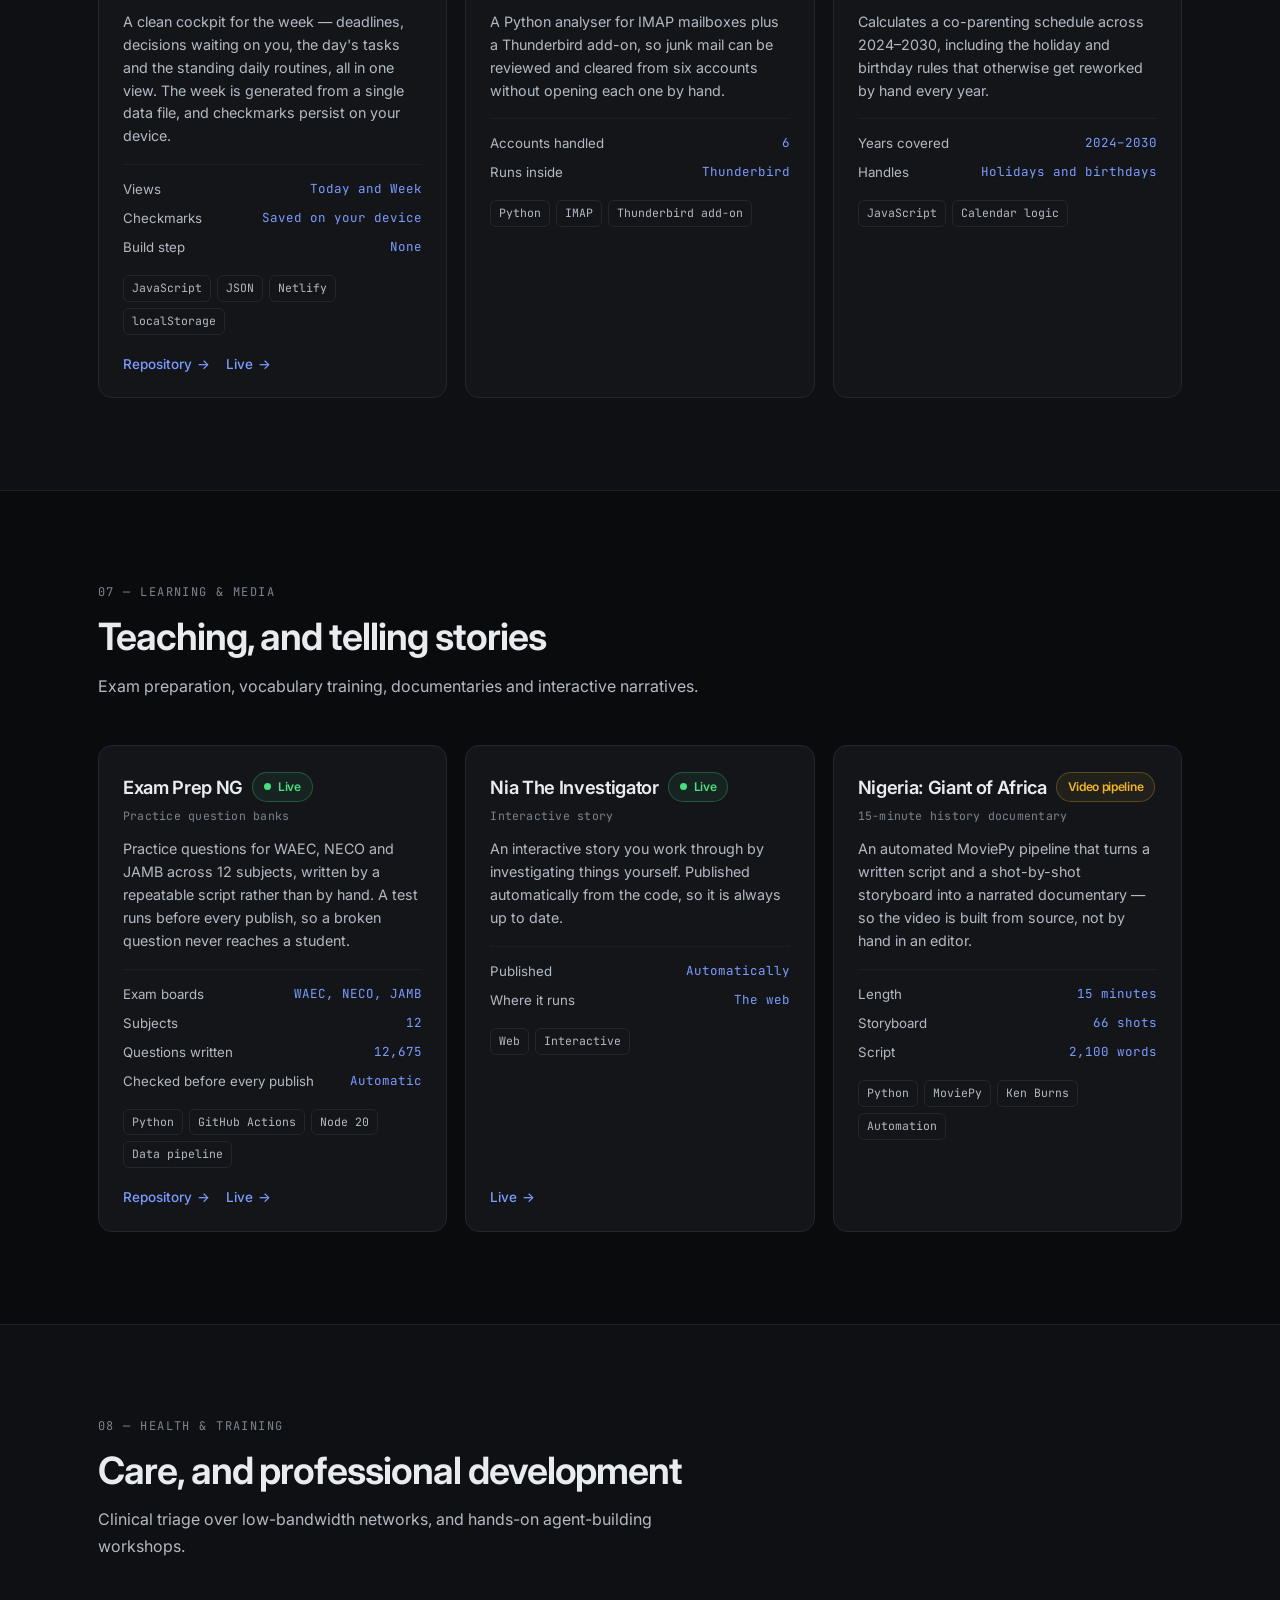
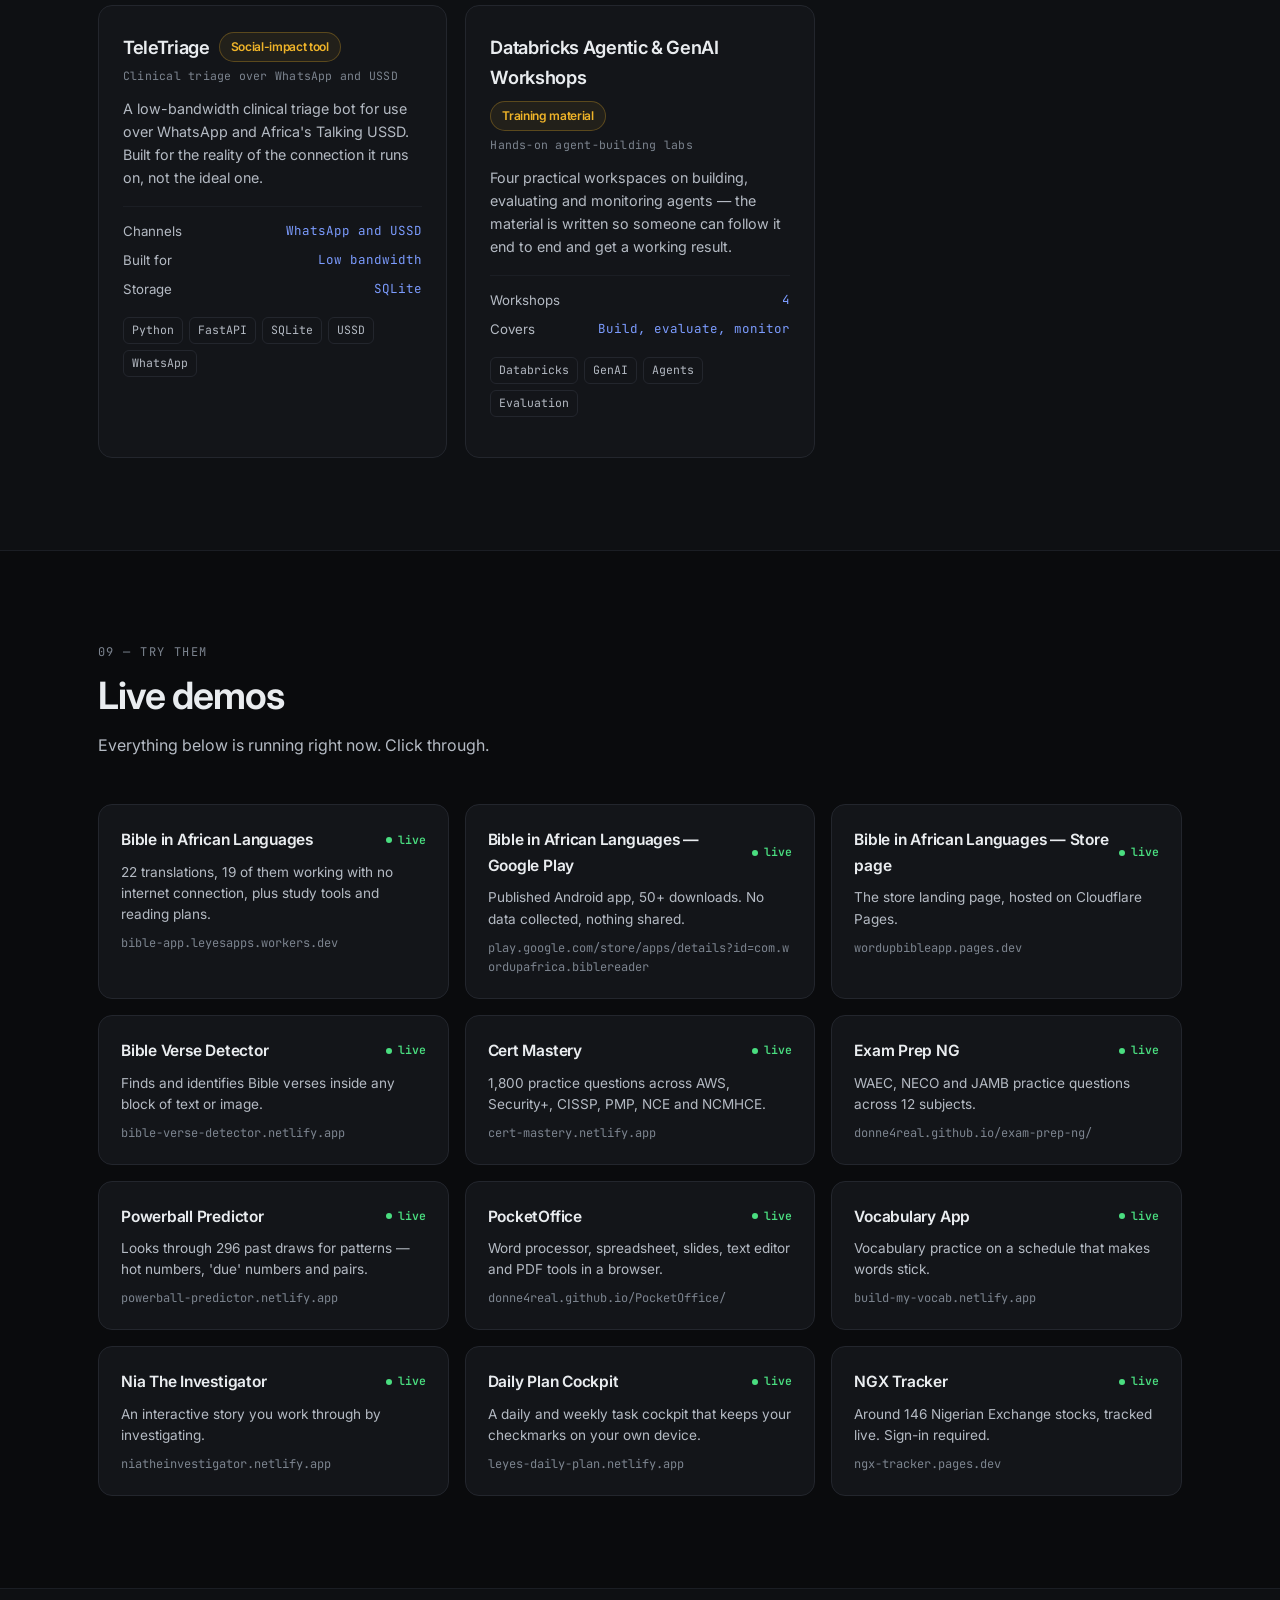
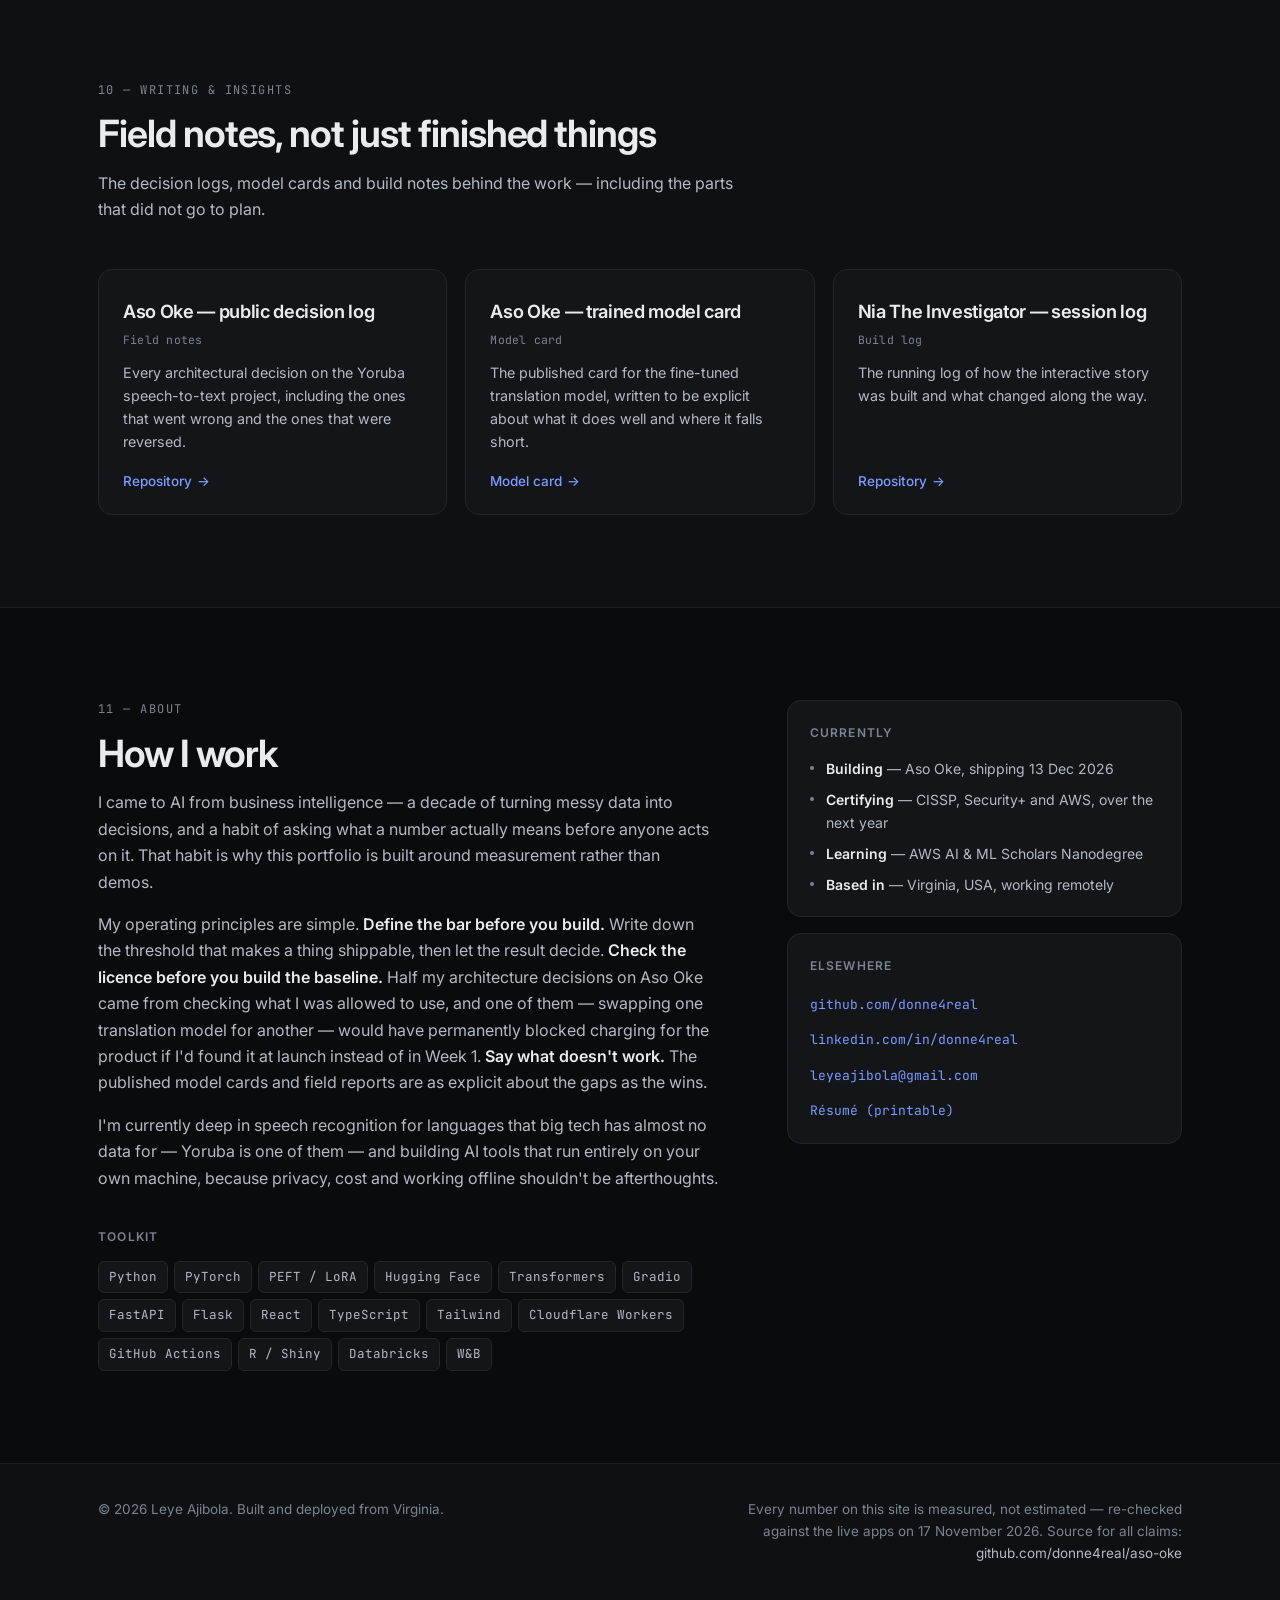
==== commit 1cdf5f4f: "feat: all 25 projects, verified metrics, stats band, writing section, resume page The project list w" ====
--- a/index.html
+++ b/index.html
@@ -4,23 +4,23 @@
 <meta charset="UTF-8">
 <meta name="viewport" content="width=device-width, initial-scale=1">
 <title>Leye Ajibola — AI Engineer</title>
-<meta name="description" content="AI Engineer building production speech-to-text, translation and local-LLM systems. Shipping a Yoruba AI tool to close a 92.6% word-error-rate gap.">
+<meta name="description" content="AI Engineer building production speech-to-text, translation and local-LLM systems. 25 shipped projects across AI, African languages, finance and education. Shipping a Yoruba AI tool to close a 92.6% word-error-rate gap.">
 <meta name="author" content="Leye Ajibola">
 <meta name="theme-color" content="#0A0B0D">
 
 <meta property="og:type" content="website">
 <meta property="og:title" content="Leye Ajibola — AI Engineer">
-<meta property="og:description" content="Production speech-to-text, translation and local-LLM systems. Closing the AI gap for Yoruba.">
+<meta property="og:description" content="Production speech-to-text, translation and local-LLM systems. 25 shipped projects. Closing the AI gap for Yoruba.">
 <meta property="og:url" content="https://leye-ajibola.netlify.app">
 <meta name="twitter:card" content="summary_large_image">
 <meta name="twitter:title" content="Leye Ajibola — AI Engineer">
-<meta name="twitter:description" content="Production speech-to-text, translation and local-LLM systems.">
+<meta name="twitter:description" content="Production speech-to-text, translation and local-LLM systems. 25 shipped projects.">
 
 <link rel="icon" href="favicon.svg" type="image/svg+xml">
 <link rel="preconnect" href="https://fonts.googleapis.com">
 <link rel="preconnect" href="https://fonts.gstatic.com" crossorigin>
 <link href="https://fonts.googleapis.com/css2?family=Inter:wght@400;500;600;700&family=JetBrains+Mono:wght@400;500&display=swap" rel="stylesheet">
-<link rel="stylesheet" href="assets/css/style.css?v=20261110b">
+<link rel="stylesheet" href="assets/css/style.css?v=20261117a">
 </head>
 <body>
 
@@ -35,16 +35,19 @@
     <nav class="nav" aria-label="Primary">
       <a href="#work">Work</a>
       <a href="#demos">Demos</a>
+      <a href="#writing">Writing</a>
+      <a href="resume.html">Résumé</a>
       <a href="#about">About</a>
       <a href="https://github.com/donne4real" target="_blank" rel="noopener">GitHub</a>
-    </nav>
-    <button class="nav-toggle" id="navToggle" aria-expanded="false" aria-controls="navMobile" aria-label="Open menu">
+    </nav>    <button class="nav-toggle" id="navToggle" aria-expanded="false" aria-controls="navMobile" aria-label="Open menu">
       <span></span><span></span><span></span>
     </button>
   </div>
   <nav class="nav-mobile" id="navMobile" aria-label="Mobile">
     <a href="#work">Work</a>
     <a href="#demos">Demos</a>
+    <a href="#writing">Writing</a>
+    <a href="resume.html">Résumé</a>
     <a href="#about">About</a>
     <a href="https://github.com/donne4real" target="_blank" rel="noopener">GitHub</a>
   </nav>
@@ -68,26 +71,14 @@
 
       <div class="hero-cta">
         <a class="btn btn-primary" href="#work">See the work</a>
+        <a class="btn btn-ghost" href="#demos">Try the live apps</a>
         <a class="btn btn-ghost" href="https://github.com/donne4real" target="_blank" rel="noopener">
           <svg viewBox="0 0 16 16" width="16" height="16" fill="currentColor" aria-hidden="true"><path d="M8 0C3.58 0 0 3.58 0 8c0 3.54 2.29 6.53 5.47 7.59.4.07.55-.17.55-.38 0-.19-.01-.82-.01-1.49-2.01.37-2.53-.49-2.69-.94-.09-.23-.48-.94-.82-1.13-.28-.15-.68-.52-.01-.53.63-.01 1.08.58 1.23.82.72 1.21 1.87.87 2.33.66.07-.52.28-.87.51-1.07-1.78-.2-3.64-.89-3.64-3.95 0-.87.31-1.59.82-2.15-.08-.2-.36-1.02.08-2.12 0 0 .67-.21 2.2.82a7.4 7.4 0 0 1 2-.27c.68 0 1.36.09 2 .27 1.53-1.04 2.2-.82 2.2-.82.44 1.1.16 1.92.08 2.12.51.56.82 1.27.82 2.15 0 3.07-1.87 3.75-3.65 3.95.29.25.54.73.54 1.48 0 1.07-.01 1.93-.01 2.2 0 .21.15.46.55.38A8.01 8.01 0 0 0 16 8c0-4.42-3.58-8-8-8Z"/></svg>
           GitHub
         </a>
       </div>
 
-      <dl class="stats">
-        <div class="stat">
-          <dt>92.6% &rarr; 32.0%</dt>
-          <dd>How wrong the best speech tool was on Yoruba — then the number my selected model reached</dd>
-        </div>
-        <div class="stat">
-          <dt>22</dt>
-          <dd>Bible translations in a reader that works with no internet connection</dd>
-        </div>
-        <div class="stat">
-          <dt>$400</dt>
-          <dd>Total budget cap for shipping a working AI product — not exceeded</dd>
-        </div>
-      </dl>
+      <dl class="stats" id="statsGrid"></dl>
     </div>
   </section>
 
@@ -156,16 +147,13 @@
     </div>
   </section>
 
-  <!-- ============ FEATURED ============ -->
+  <!-- ============ 01 · FLAGSHIP ============ -->
   <section class="section" id="work">
     <div class="wrap">
       <div class="section-head">
-        <p class="section-kicker">01 &mdash; Flagship</p>
-        <h2>Closing the AI gap for Yoruba</h2>
-        <p class="section-sub">
-          The best speech-recognition tool available gets Yoruba badly wrong — 92.6% of words.
-          This project closes that gap on a $400 budget, with every number documented in public.
-        </p>
+        <p class="section-kicker" id="kicker-aiml">01 &mdash; Flagship</p>
+        <h2 id="title-aiml">Closing the AI gap for Yoruba</h2>
+        <p class="section-sub" id="sub-aiml"></p>
       </div>
 
       <article class="feature">
@@ -234,45 +222,114 @@
     </div>
   </section>
 
-  <!-- ============ AI / ML ============ -->
+  <!-- ============ 02 · AI & ML ============ -->
   <section class="section section-alt" id="aiml">
     <div class="wrap">
       <div class="section-head">
-        <p class="section-kicker">02 &mdash; AI &amp; Machine Learning</p>
-        <h2>AI that does real work</h2>
-        <p class="section-sub">
-          Models that actually run: speech that listens, documents that get read and summarised,
-          and test material written by a script instead of by hand.
-        </p>
-      </div>
-      <div class="grid" id="gridAiml"></div>
-    </div>
-  </section>
-
-  <!-- ============ ENGINEERING ============ -->
-  <section class="section" id="engineering">
-    <div class="wrap">
-      <div class="section-head">
-        <p class="section-kicker">03 &mdash; Engineering</p>
-        <h2>Shipped products</h2>
-        <p class="section-sub">
-          Deployed, tested applications you can open right now — from a Bible reader that works
-          with no internet connection, to study apps and stock trackers.
-        </p>
+        <p class="section-kicker" id="kicker-ai">02 &mdash; AI &amp; Machine Learning</p>
+        <h2 id="title-ai">AI that does real work</h2>
+        <p class="section-sub" id="sub-ai"></p>
+      </div>
+      <div class="grid" id="gridAI"></div>
+    </div>
+  </section>
+
+  <!-- ============ 03 · FAITH & AFRICAN LANGUAGES ============ -->
+  <section class="section" id="faith">
+    <div class="wrap">
+      <div class="section-head">
+        <p class="section-kicker" id="kicker-faith">03 &mdash; Faith &amp; African Languages</p>
+        <h2 id="title-faith">Built for the languages and churches I grew up in</h2>
+        <p class="section-sub" id="sub-faith"></p>
+      </div>
+      <div class="grid" id="gridFaith"></div>
+    </div>
+  </section>
+
+  <!-- ============ 04 · ENGINEERING ============ -->
+  <section class="section section-alt" id="engineering">
+    <div class="wrap">
+      <div class="section-head">
+        <p class="section-kicker" id="kicker-engineering">04 &mdash; Engineering</p>
+        <h2 id="title-engineering">Shipped products</h2>
+        <p class="section-sub" id="sub-engineering"></p>
       </div>
       <div class="grid" id="gridEng"></div>
     </div>
   </section>
 
+  <!-- ============ 05 · FINANCE ============ -->
+  <section class="section" id="finance">
+    <div class="wrap">
+      <div class="section-head">
+        <p class="section-kicker" id="kicker-finance">05 &mdash; Finance &amp; Stock Screening</p>
+        <h2 id="title-finance">Making sense of markets</h2>
+        <p class="section-sub" id="sub-finance"></p>
+      </div>
+      <div class="grid" id="gridFinance"></div>
+    </div>
+  </section>
+
+  <!-- ============ 06 · PRODUCTIVITY ============ -->
+  <section class="section section-alt" id="productivity">
+    <div class="wrap">
+      <div class="section-head">
+        <p class="section-kicker" id="kicker-productivity">06 &mdash; Productivity</p>
+        <h2 id="title-productivity">Tools for everyday work</h2>
+        <p class="section-sub" id="sub-productivity"></p>
+      </div>
+      <div class="grid" id="gridProductivity"></div>
+    </div>
+  </section>
+
+  <!-- ============ 07 · LEARNING & MEDIA ============ -->
+  <section class="section" id="learning">
+    <div class="wrap">
+      <div class="section-head">
+        <p class="section-kicker" id="kicker-learning">07 &mdash; Learning &amp; Media</p>
+        <h2 id="title-learning">Teaching, and telling stories</h2>
+        <p class="section-sub" id="sub-learning"></p>
+      </div>
+      <div class="grid" id="gridLearning"></div>
+    </div>
+  </section>
+
+  <!-- ============ 08 · HEALTH & TRAINING ============ -->
+  <section class="section section-alt" id="health">
+    <div class="wrap">
+      <div class="section-head">
+        <p class="section-kicker" id="kicker-health">08 &mdash; Health &amp; Training</p>
+        <h2 id="title-health">Care, and professional development</h2>
+        <p class="section-sub" id="sub-health"></p>
+      </div>
+      <div class="grid" id="gridHealth"></div>
+    </div>
+  </section>
+
   <!-- ============ LIVE DEMOS ============ -->
-  <section class="section section-alt" id="demos">
-    <div class="wrap">
-      <div class="section-head">
-        <p class="section-kicker">04 &mdash; Try them</p>
+  <section class="section" id="demos">
+    <div class="wrap">
+      <div class="section-head">
+        <p class="section-kicker">09 &mdash; Try them</p>
         <h2>Live demos</h2>
         <p class="section-sub">Everything below is running right now. Click through.</p>
       </div>
       <div class="demo-grid" id="gridDemos"></div>
+    </div>
+  </section>
+
+  <!-- ============ WRITING ============ -->
+  <section class="section section-alt" id="writing">
+    <div class="wrap">
+      <div class="section-head">
+        <p class="section-kicker">10 &mdash; Writing &amp; Insights</p>
+        <h2>Field notes, not just finished things</h2>
+        <p class="section-sub">
+          The decision logs, model cards and build notes behind the work — including the parts
+          that did not go to plan.
+        </p>
+      </div>
+      <div class="grid" id="gridWriting"></div>
     </div>
   </section>
 
@@ -280,7 +337,7 @@
   <section class="section" id="about">
     <div class="wrap about-grid">
       <div>
-        <p class="section-kicker">05 &mdash; About</p>
+        <p class="section-kicker">11 &mdash; About</p>
         <h2>How I work</h2>
         <div class="about-copy">
           <p>
@@ -332,6 +389,7 @@
             <li><a href="https://github.com/donne4real" target="_blank" rel="noopener">github.com/donne4real</a></li>
             <li><a href="https://www.linkedin.com/in/donne4real" target="_blank" rel="noopener">linkedin.com/in/donne4real</a></li>
             <li><a href="mailto:leyeajibola@gmail.com">leyeajibola@gmail.com</a></li>
+            <li><a href="resume.html">Résumé (printable)</a></li>
           </ul>
         </div>
       </aside>
@@ -344,13 +402,14 @@
   <div class="wrap footer-inner">
     <p>&copy; <span id="year">2026</span> Leye Ajibola. Built and deployed from Virginia.</p>
     <p class="footer-note">
-      Every number on this site is measured, not estimated.
+      Every number on this site is measured, not estimated — re-checked against the live apps on
+      <span id="verifyDate">17 November 2026</span>.
       Source for all claims: <a href="https://github.com/donne4real/aso-oke" target="_blank" rel="noopener">github.com/donne4real/aso-oke</a>
     </p>
   </div>
 </footer>
 
-<script src="assets/js/projects.js?v=20261110b"></script>
-<script src="assets/js/main.js?v=20261110b"></script>
+<script src="assets/js/projects.js?v=20261117a"></script>
+<script src="assets/js/main.js?v=20261117a"></script>
 </body>
 </html>
--- a/assets/css/style.css
+++ b/assets/css/style.css
@@ -292,3 +292,8 @@
   *, *::before, *::after { animation-duration: .001ms !important; transition-duration: .001ms !important; }
   .btn:hover, .card:hover, .demo:hover { transform: none; }
 }
+
+/* ---------- stat band: label and note on separate lines ---------- */
+.stat dd { display: grid; gap: 4px; }
+.stat-label { color: var(--ink-soft); font-size: 13.5px; font-weight: 500; }
+.stat-note { color: var(--dim); font-size: 13px; line-height: 1.5; }
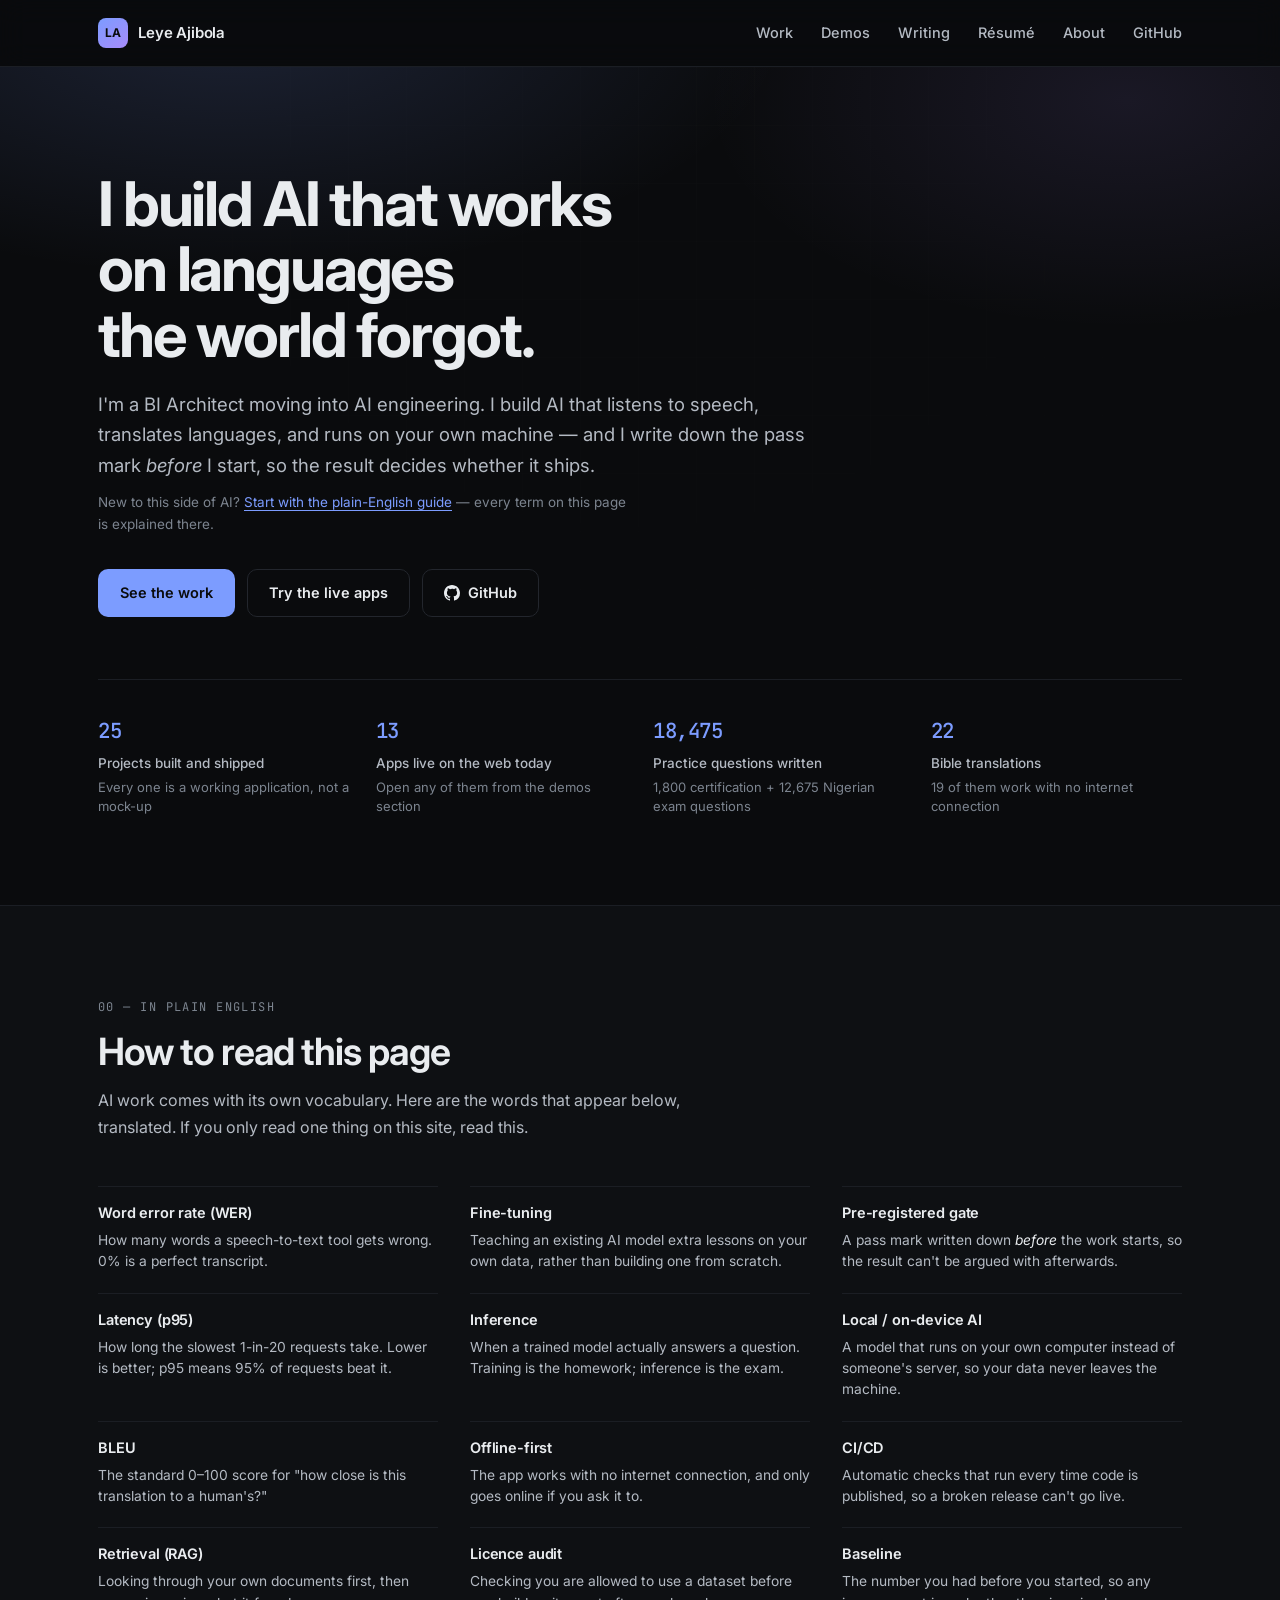
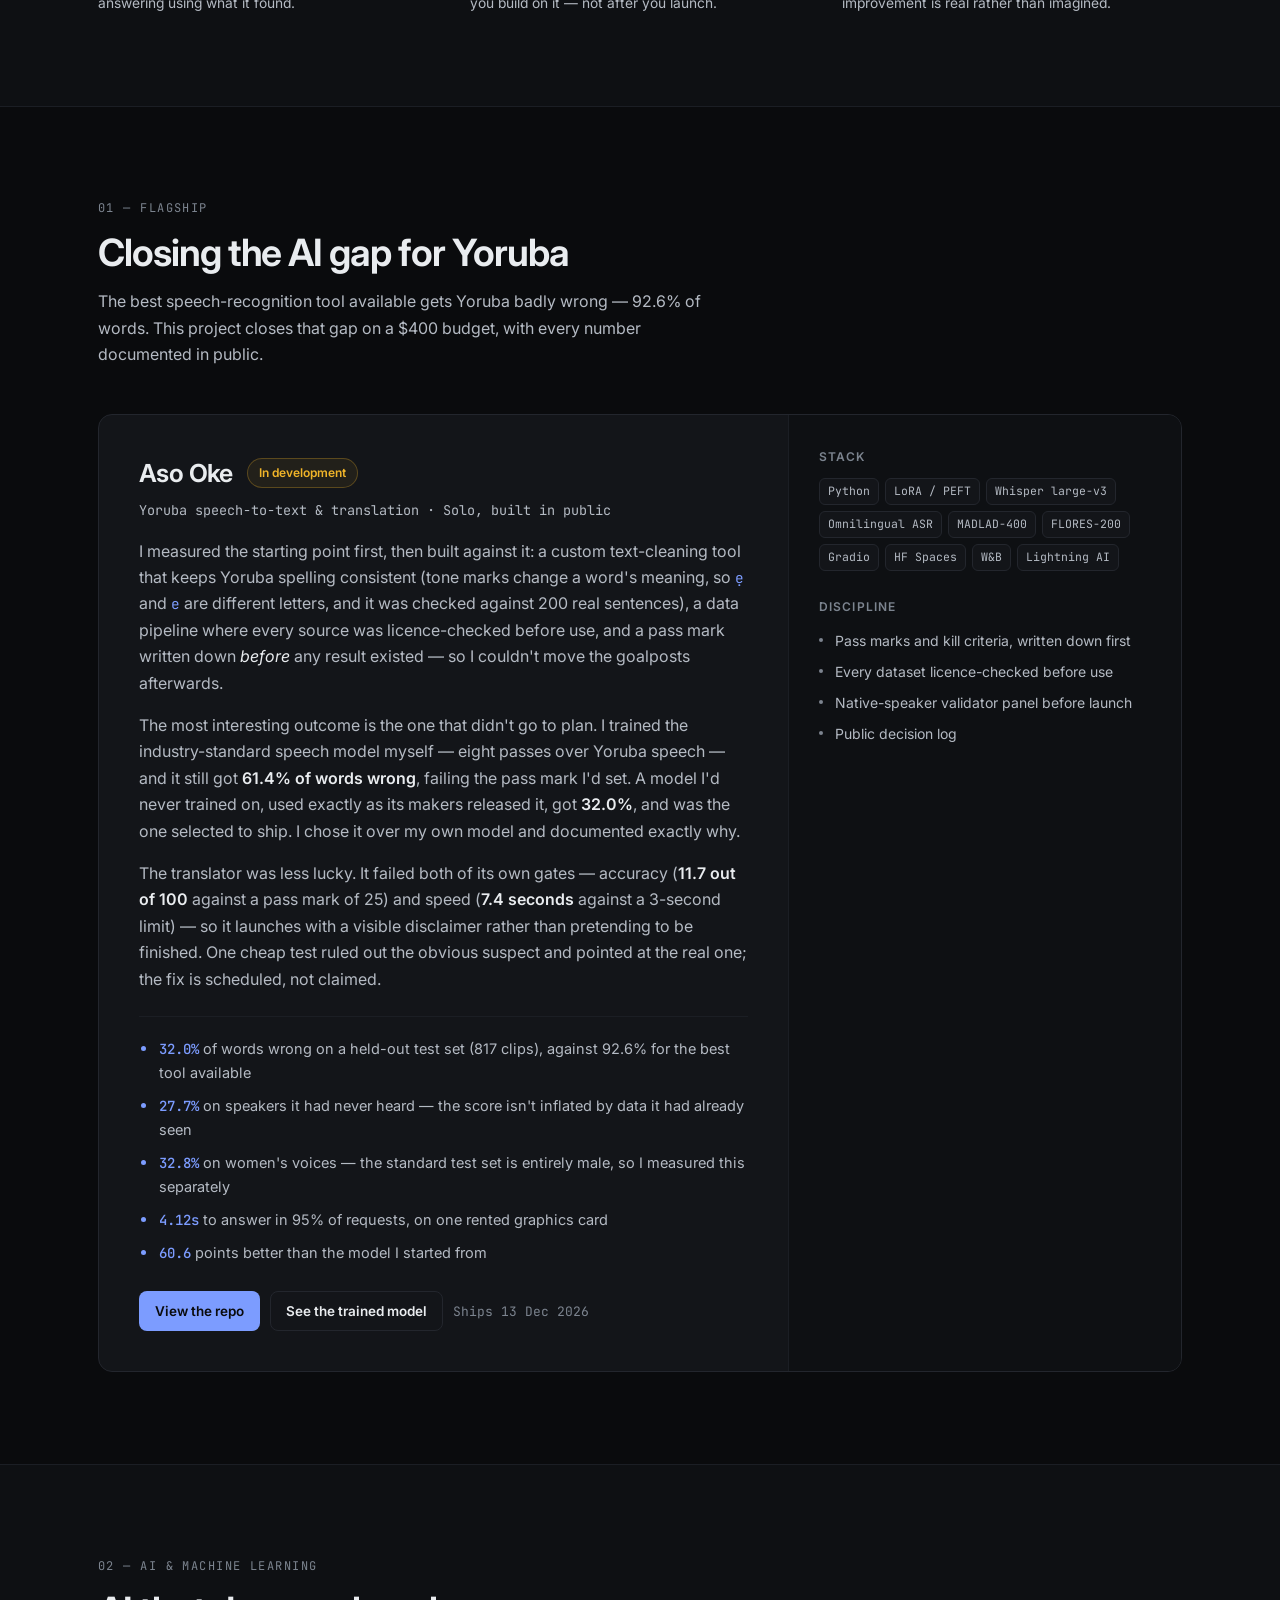
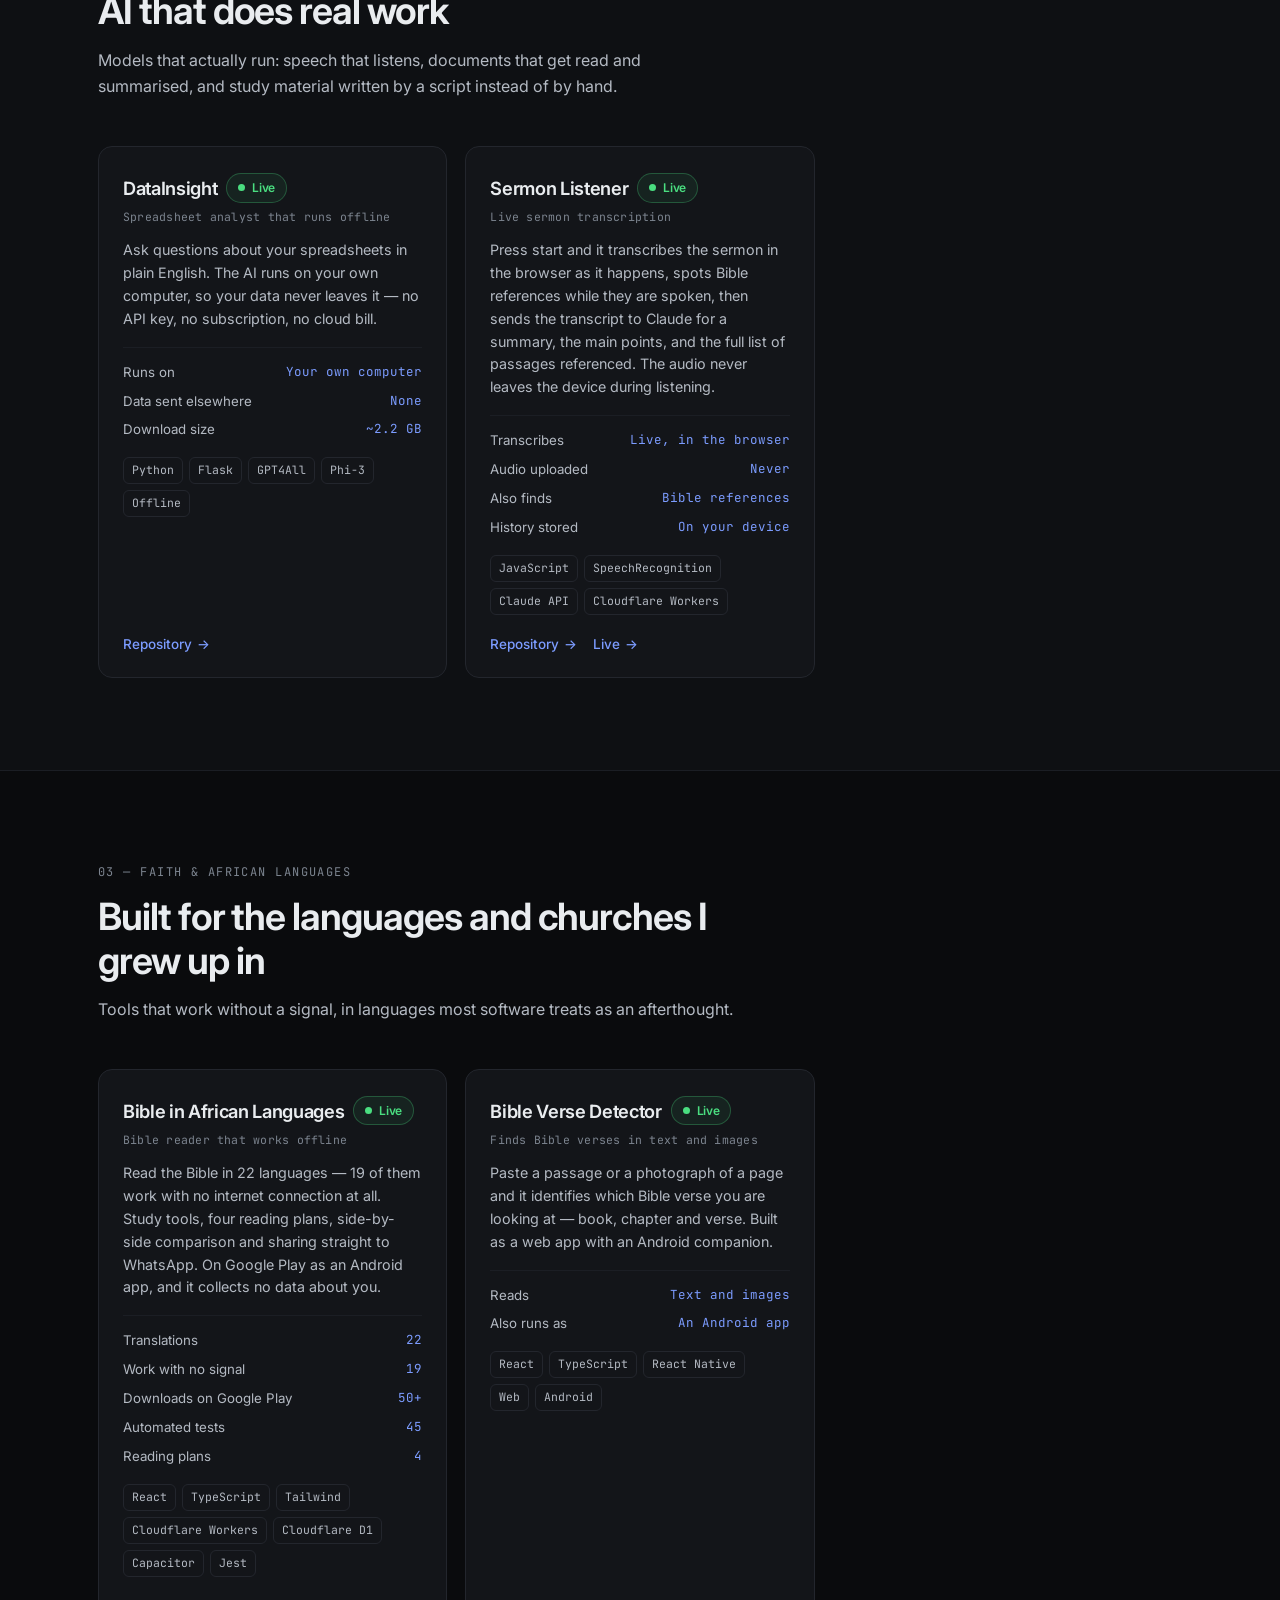
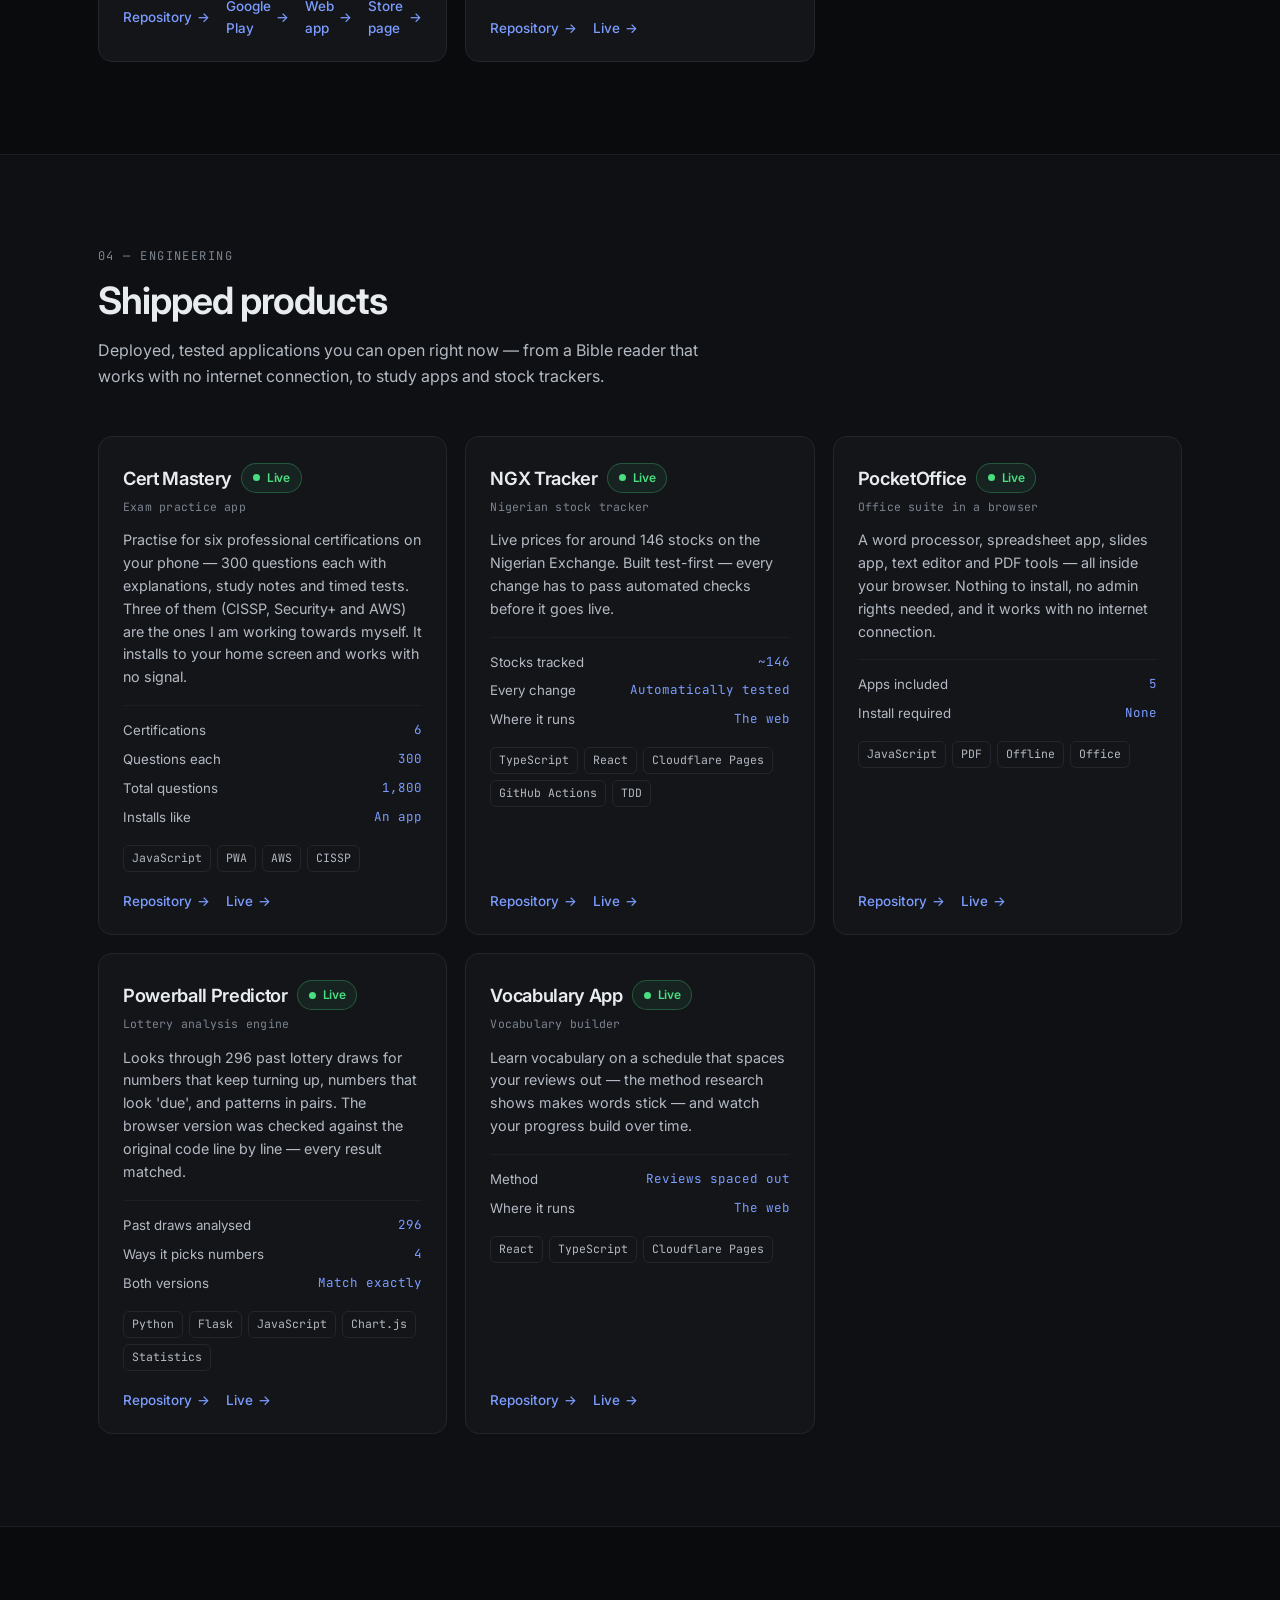
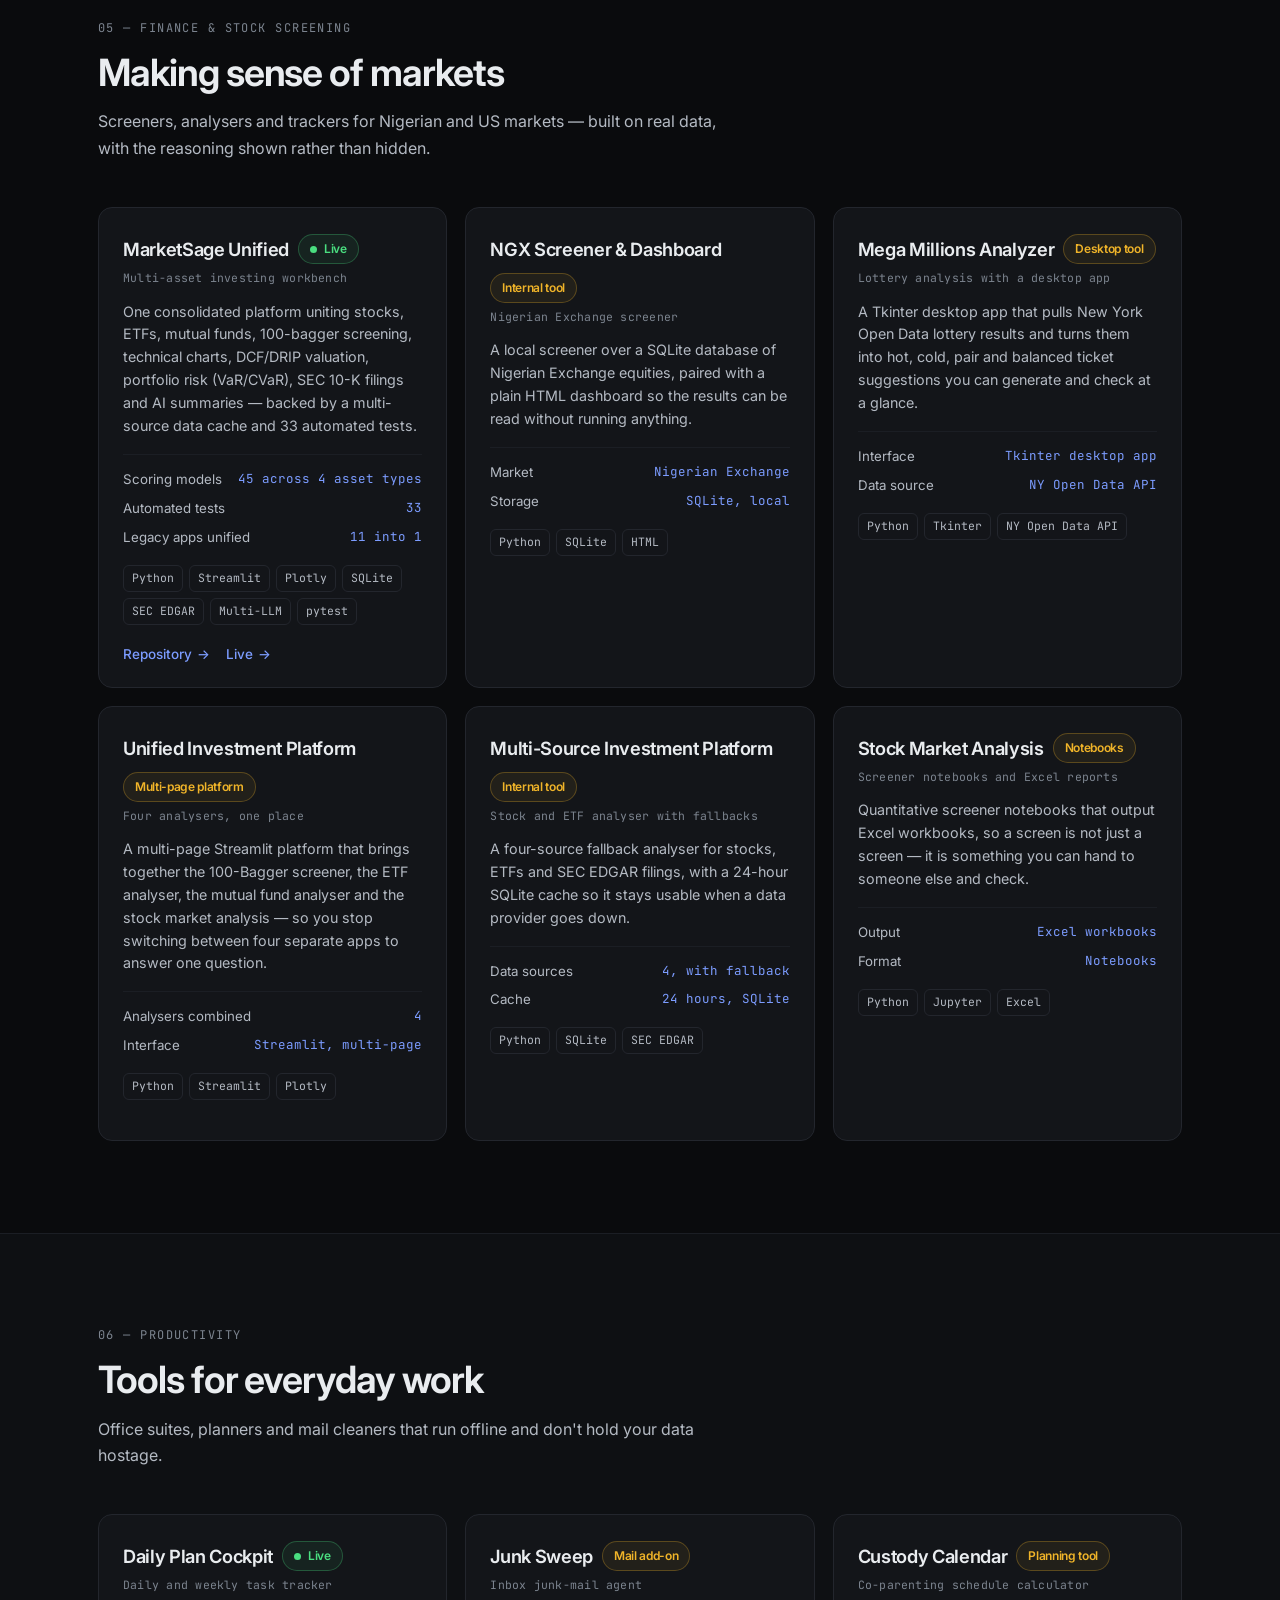
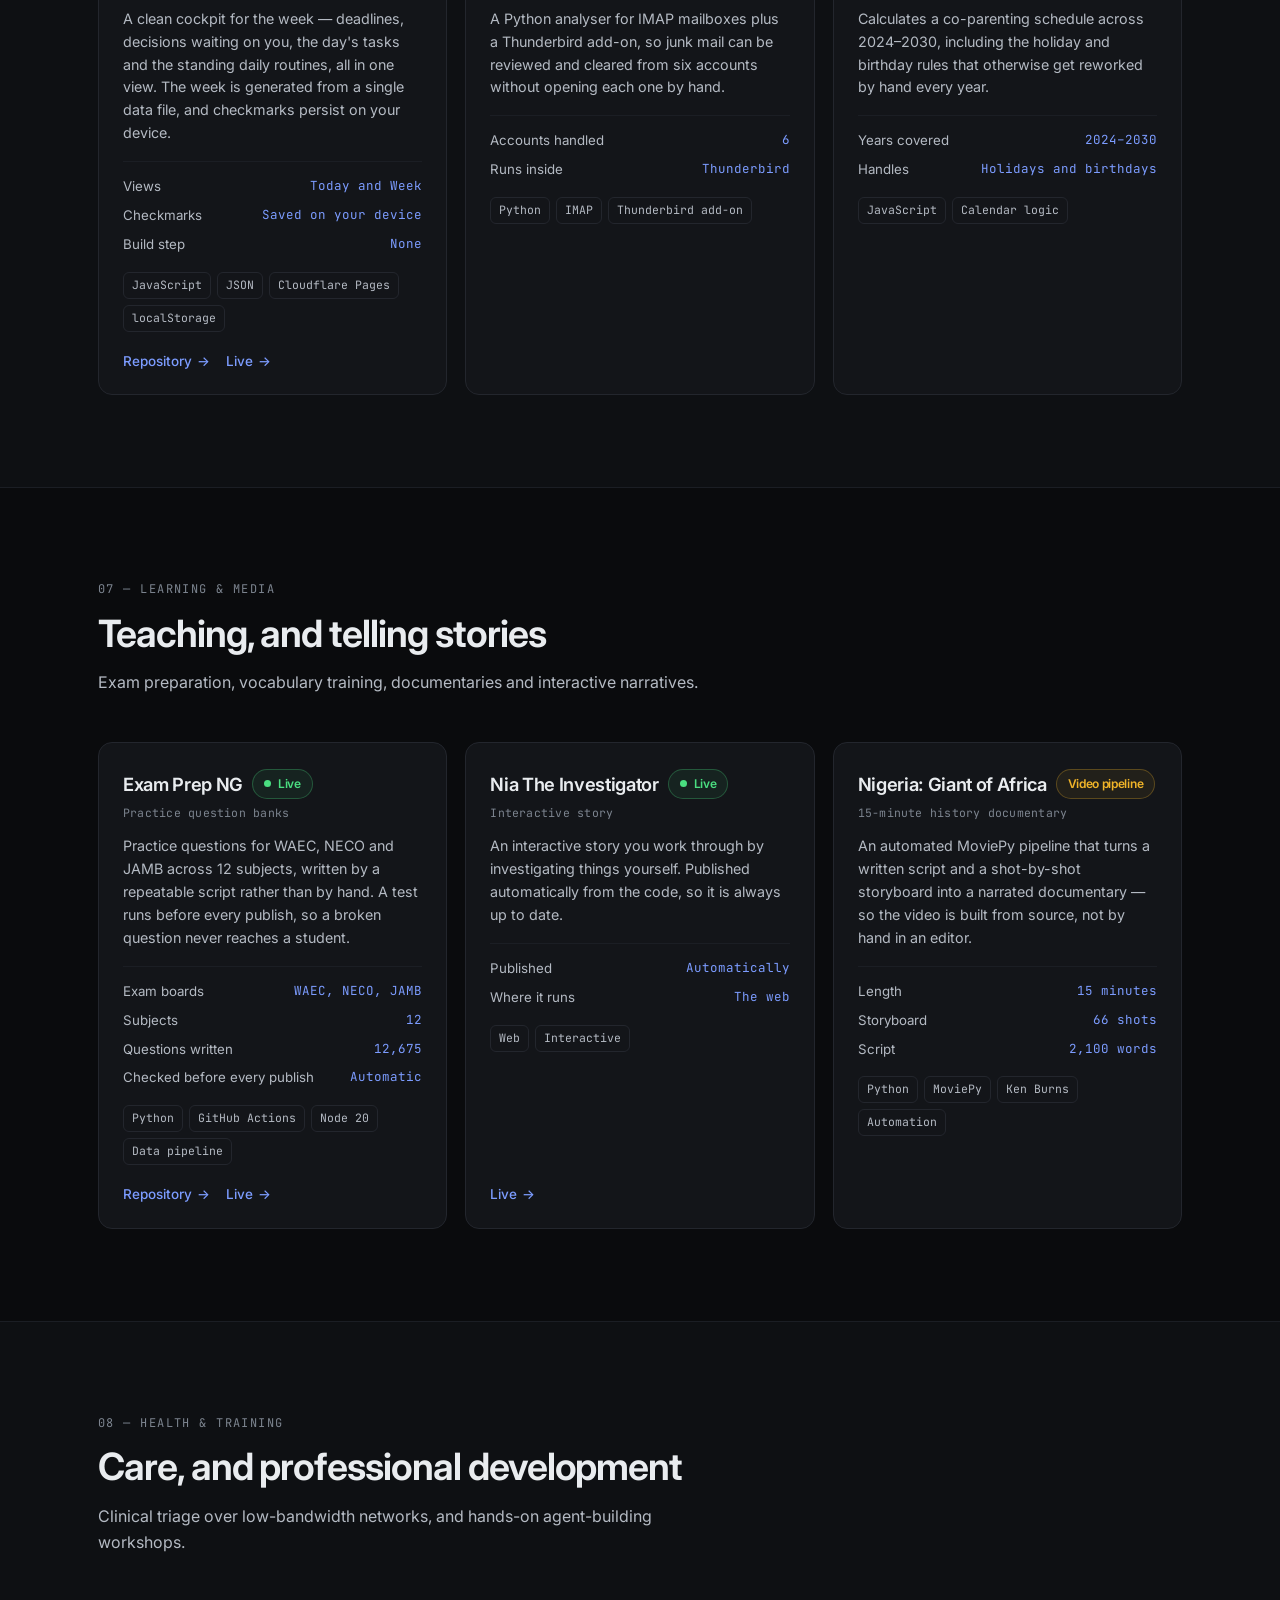
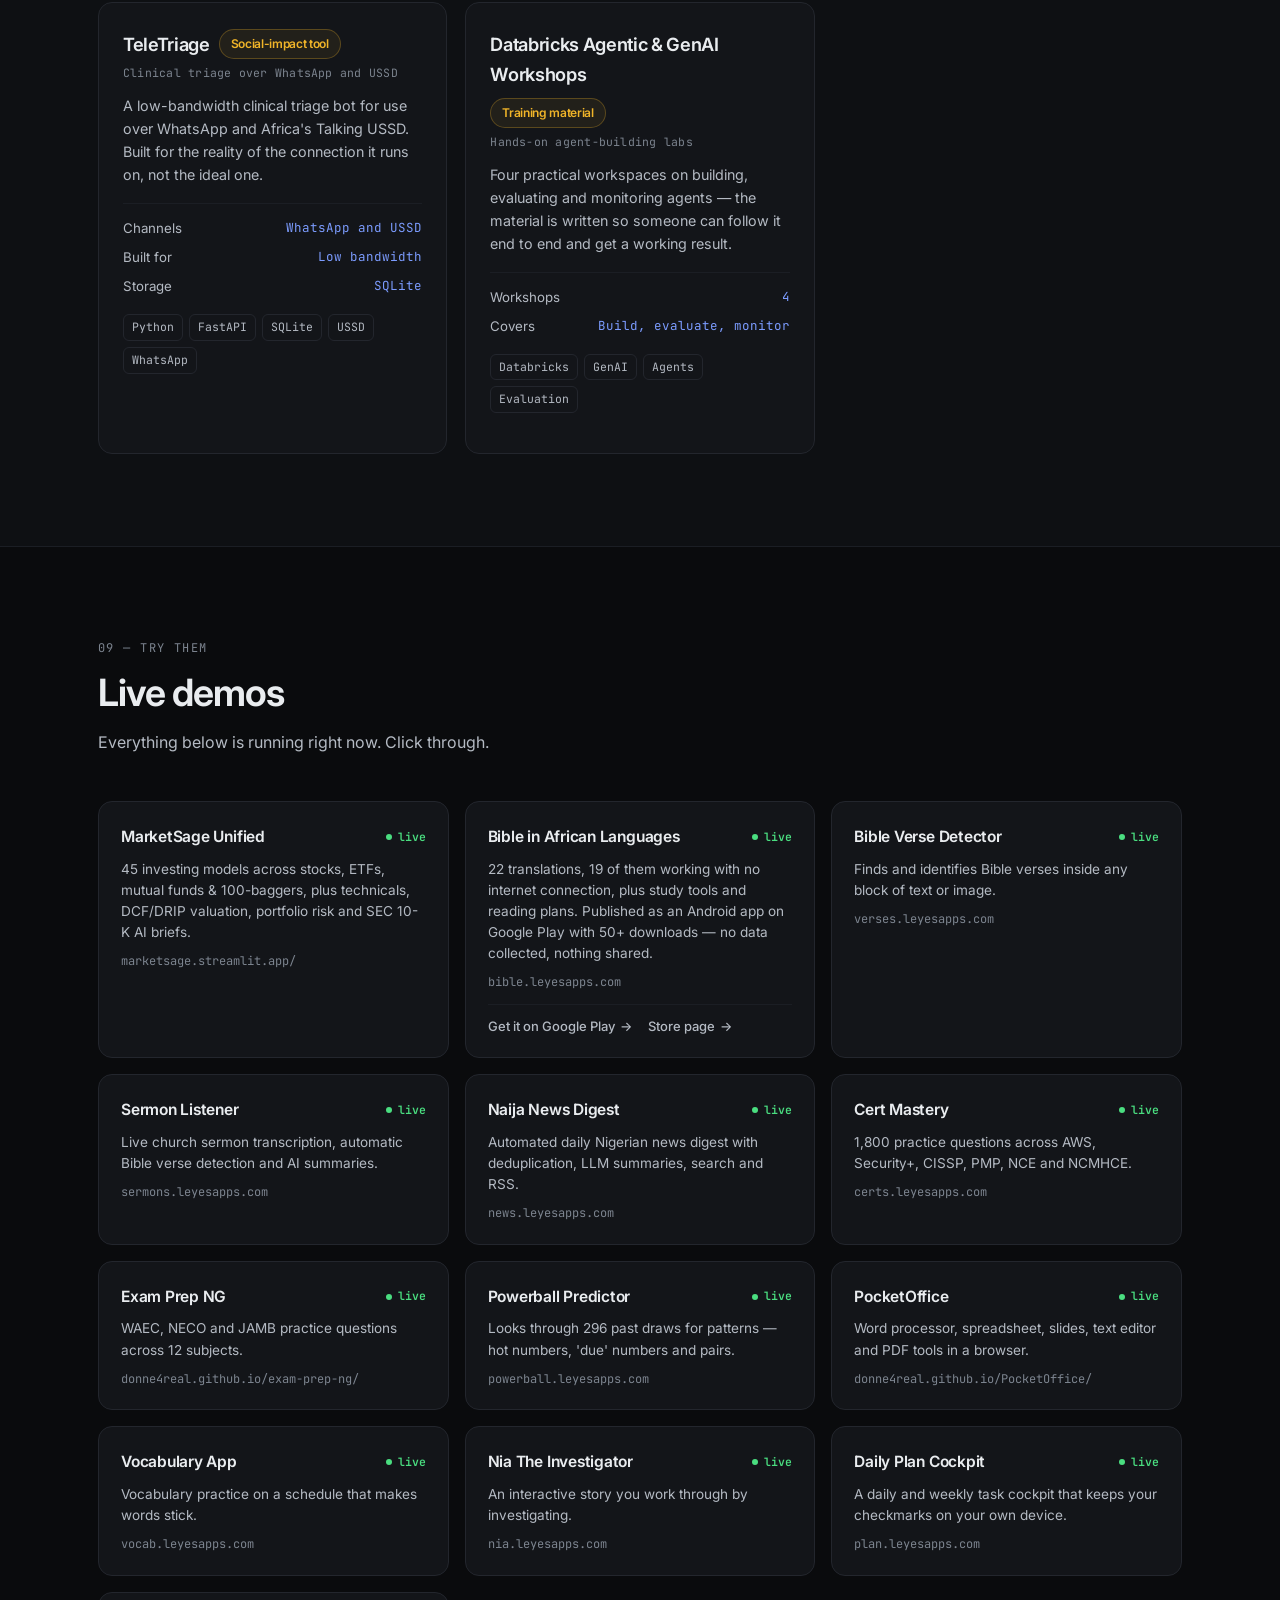
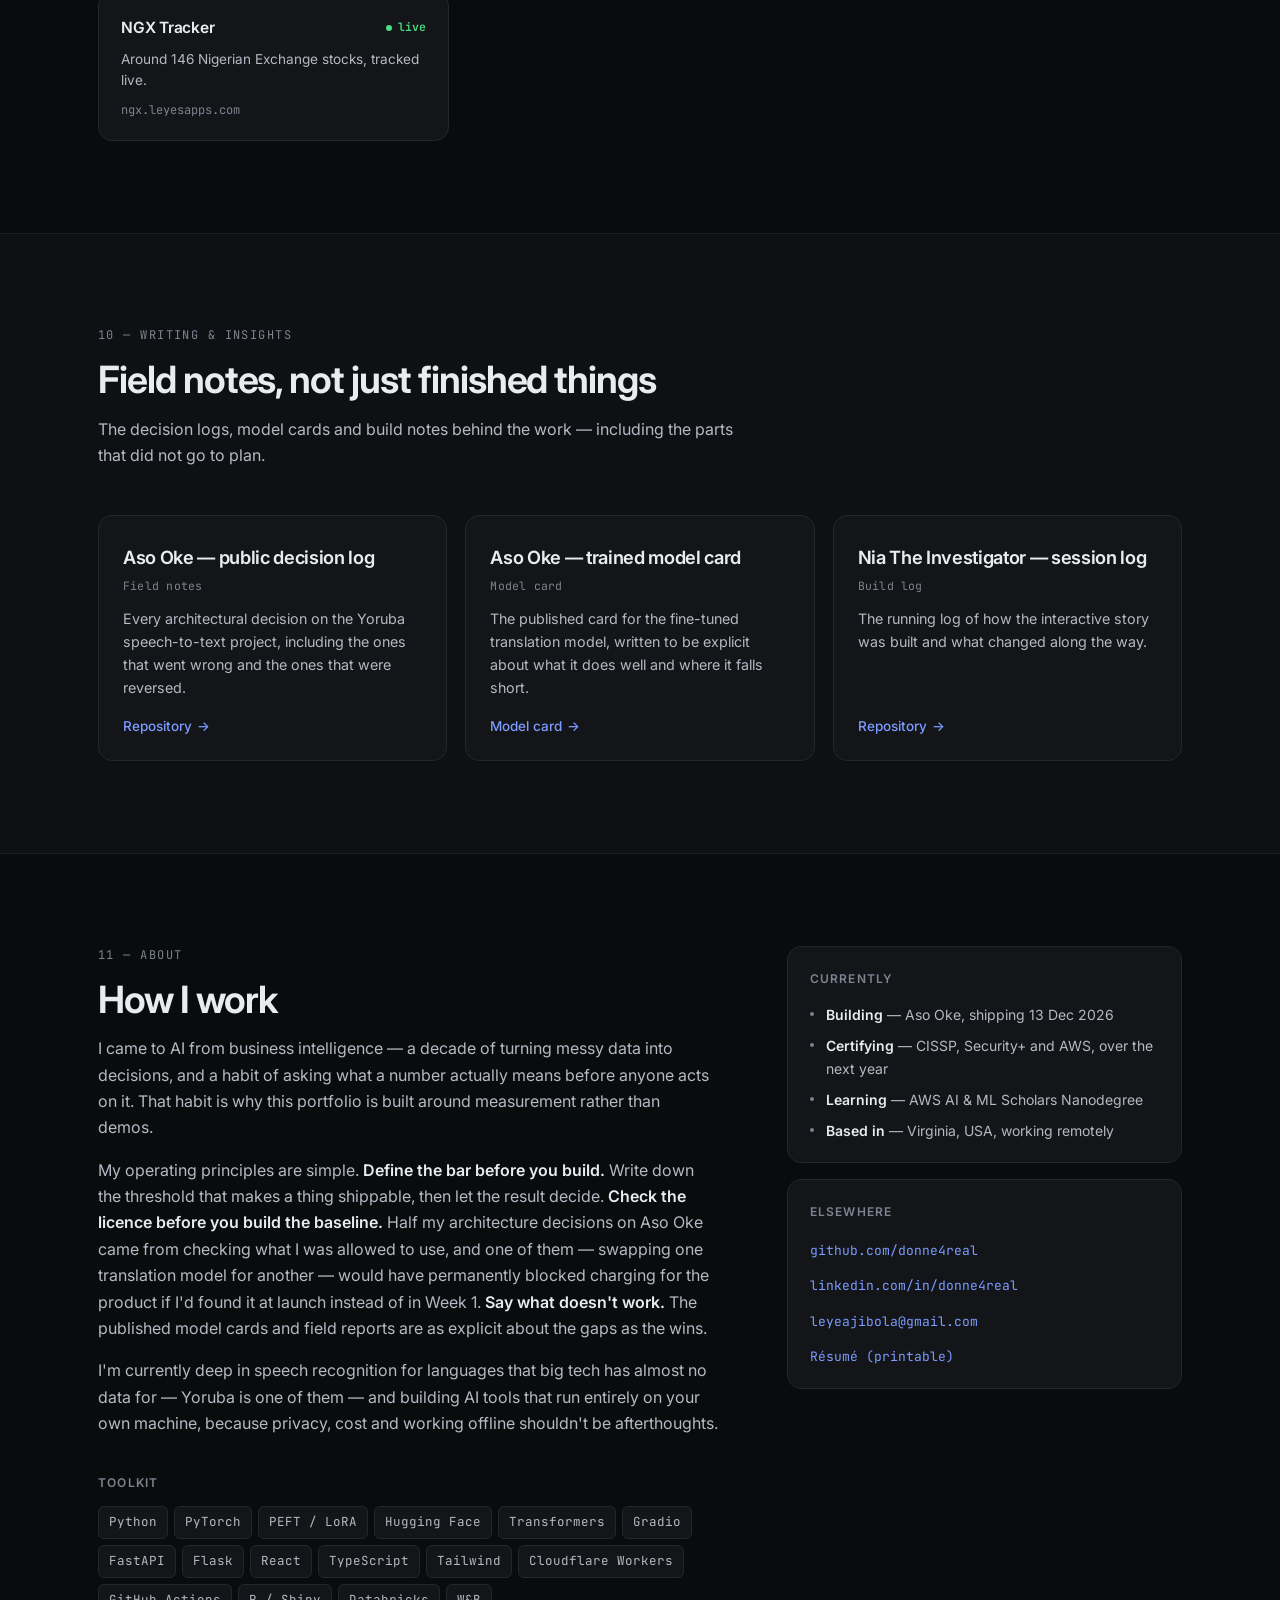
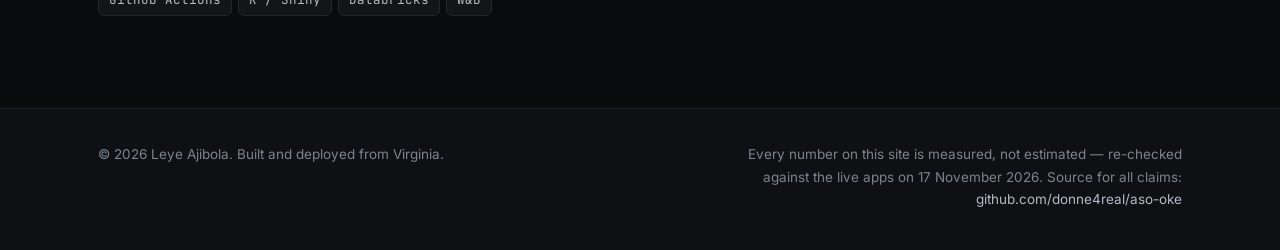
==== commit 09ae3bf4: "feat: migrate portfolio hub to leyeajibola.com, leyesapps.com fleet & MarketSage Unified" ====
--- a/index.html
+++ b/index.html
@@ -11,7 +11,7 @@
 <meta property="og:type" content="website">
 <meta property="og:title" content="Leye Ajibola — AI Engineer">
 <meta property="og:description" content="Production speech-to-text, translation and local-LLM systems. 25 shipped projects. Closing the AI gap for Yoruba.">
-<meta property="og:url" content="https://leye-ajibola.netlify.app">
+<meta property="og:url" content="https://leyeajibola.com">
 <meta name="twitter:card" content="summary_large_image">
 <meta name="twitter:title" content="Leye Ajibola — AI Engineer">
 <meta name="twitter:description" content="Production speech-to-text, translation and local-LLM systems. 25 shipped projects.">
@@ -20,7 +20,7 @@
 <link rel="preconnect" href="https://fonts.googleapis.com">
 <link rel="preconnect" href="https://fonts.gstatic.com" crossorigin>
 <link href="https://fonts.googleapis.com/css2?family=Inter:wght@400;500;600;700&family=JetBrains+Mono:wght@400;500&display=swap" rel="stylesheet">
-<link rel="stylesheet" href="assets/css/style.css?v=20261117a">
+<link rel="stylesheet" href="assets/css/style.css?v=20261123">
 </head>
 <body>
 
@@ -409,7 +409,7 @@
   </div>
 </footer>
 
-<script src="assets/js/projects.js?v=20261117a"></script>
-<script src="assets/js/main.js?v=20261117a"></script>
+<script src="assets/js/projects.js?v=20261123"></script>
+<script src="assets/js/main.js?v=20261123"></script>
 </body>
 </html>
--- a/assets/css/style.css
+++ b/assets/css/style.css
@@ -235,10 +235,23 @@
   transition: border-color .18s, transform .18s, background .18s;
 }
 .demo:hover { text-decoration: none; border-color: #3A3F49; transform: translateY(-3px); background: var(--surface-2); }
+/* The primary link fills the card; secondary links sit below it. */
+.demo-main { display: flex; flex-direction: column; gap: 9px; color: inherit; text-decoration: none; }
+.demo-main:hover { text-decoration: none; color: inherit; }
 .demo-top { display: flex; align-items: center; justify-content: space-between; gap: 10px; }
 .demo-name { font-weight: 620; font-size: 15.5px; letter-spacing: -0.015em; }
 .demo-url { font-family: var(--mono); font-size: 12px; color: var(--dim); word-break: break-all; }
 .demo p { margin: 0; font-size: 13.6px; color: var(--ink-soft); line-height: 1.55; }
+/* Secondary destinations for one product published in several places. */
+.demo-extra {
+  display: flex; flex-wrap: wrap; gap: 8px 16px; align-items: center;
+  margin-top: 2px; padding-top: 11px; border-top: 1px solid var(--line-soft);
+  font-size: 13px; font-weight: 500;
+}
+.demo-extra a { display: inline-flex; align-items: center; gap: 5px; color: var(--ink-soft); }
+.demo-extra a:hover { color: var(--accent); }
+.demo-extra .arrow { transition: transform .16s; display: inline-block; }
+.demo-extra a:hover .arrow { transform: translateX(3px); }
 .demo .status { display: inline-flex; align-items: center; gap: 6px; font-size: 11.5px; font-weight: 600; color: var(--green); font-family: var(--mono); }
 .demo .status .pulse { width: 6px; height: 6px; }
 .demo .status.pending { color: var(--amber); }
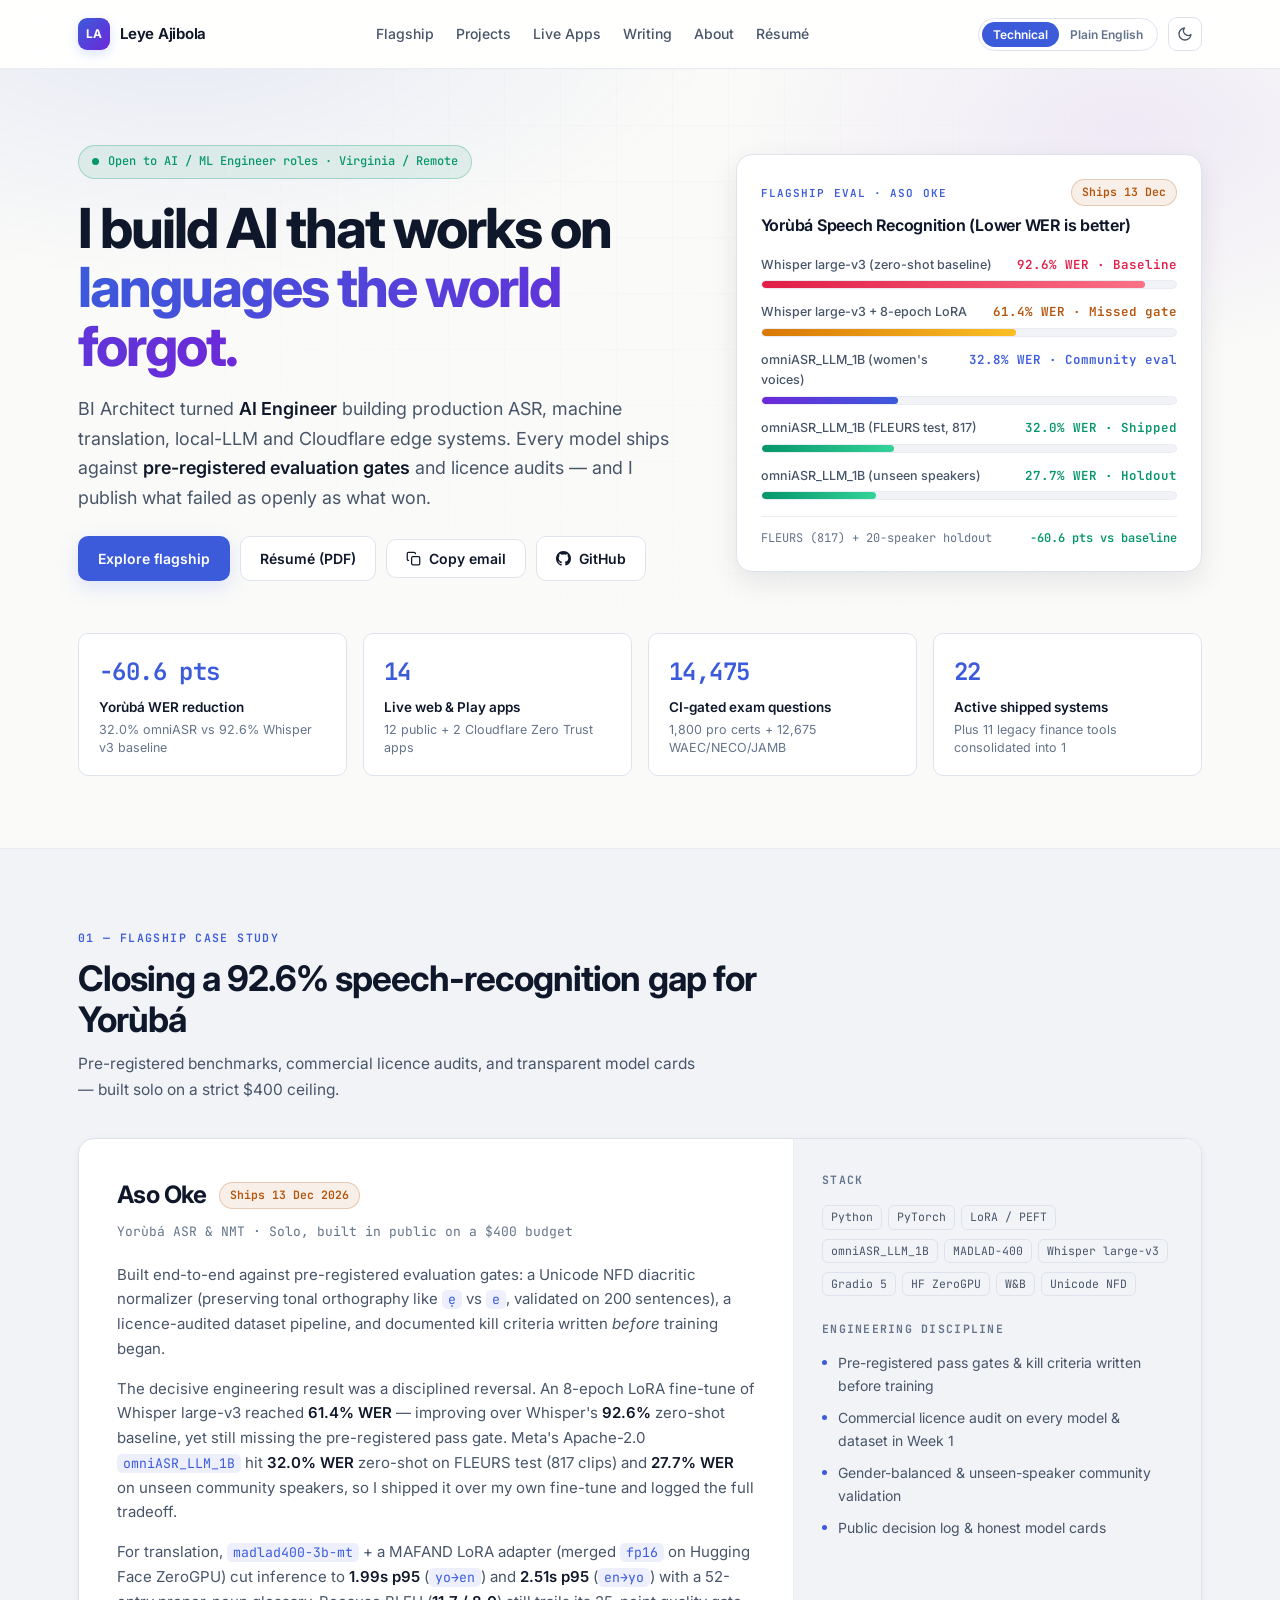
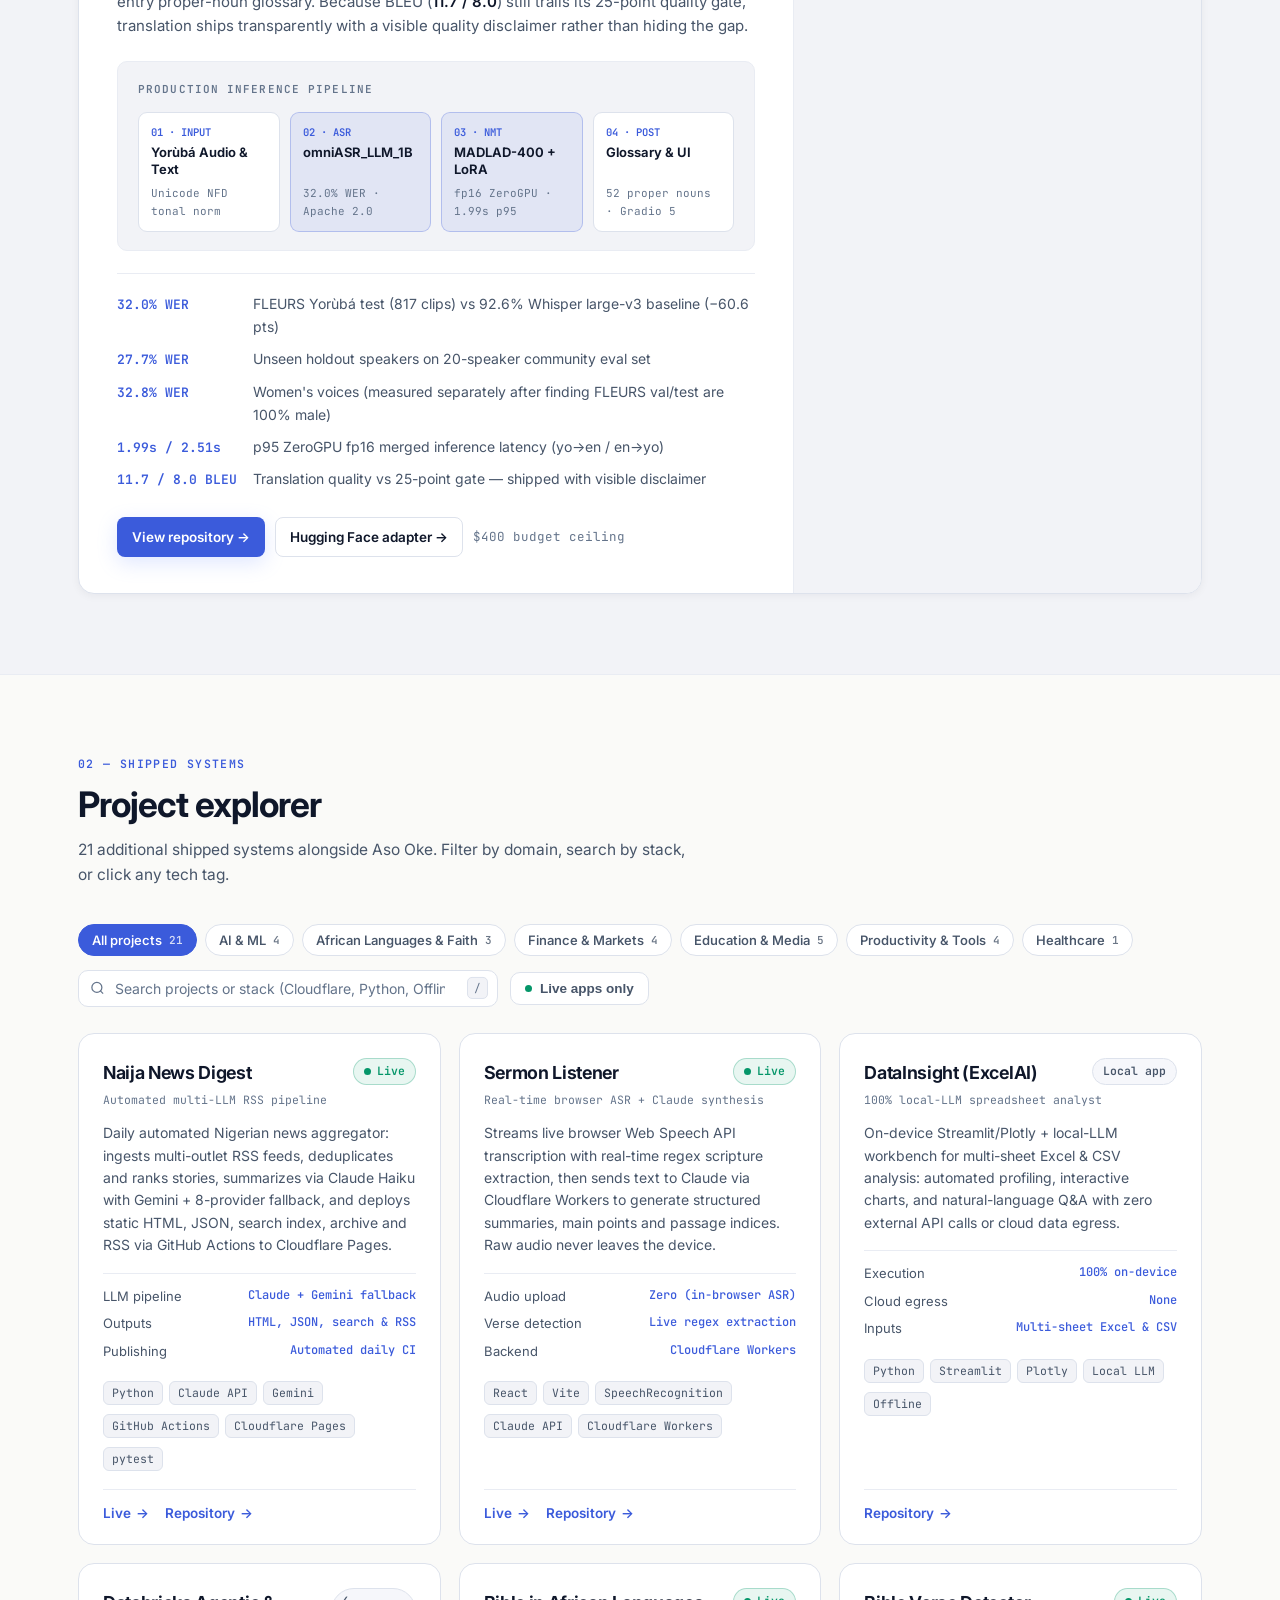
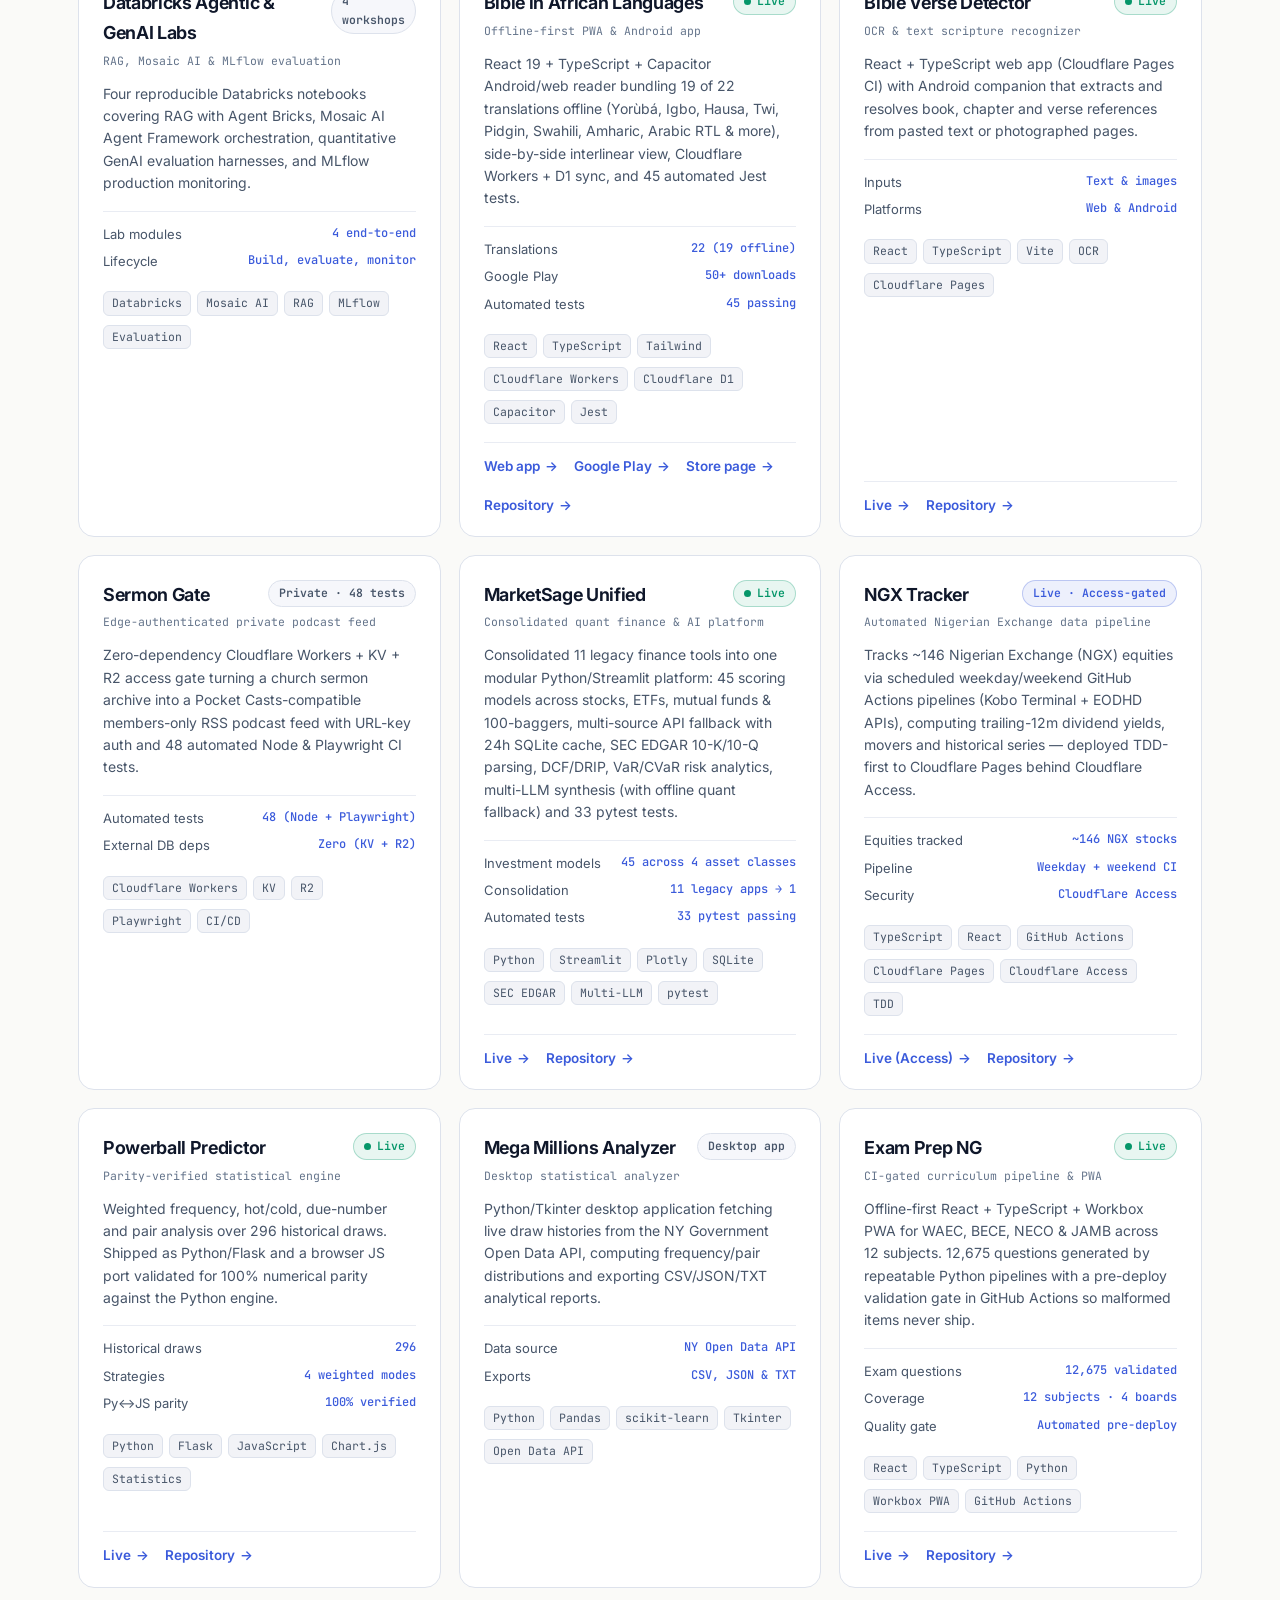
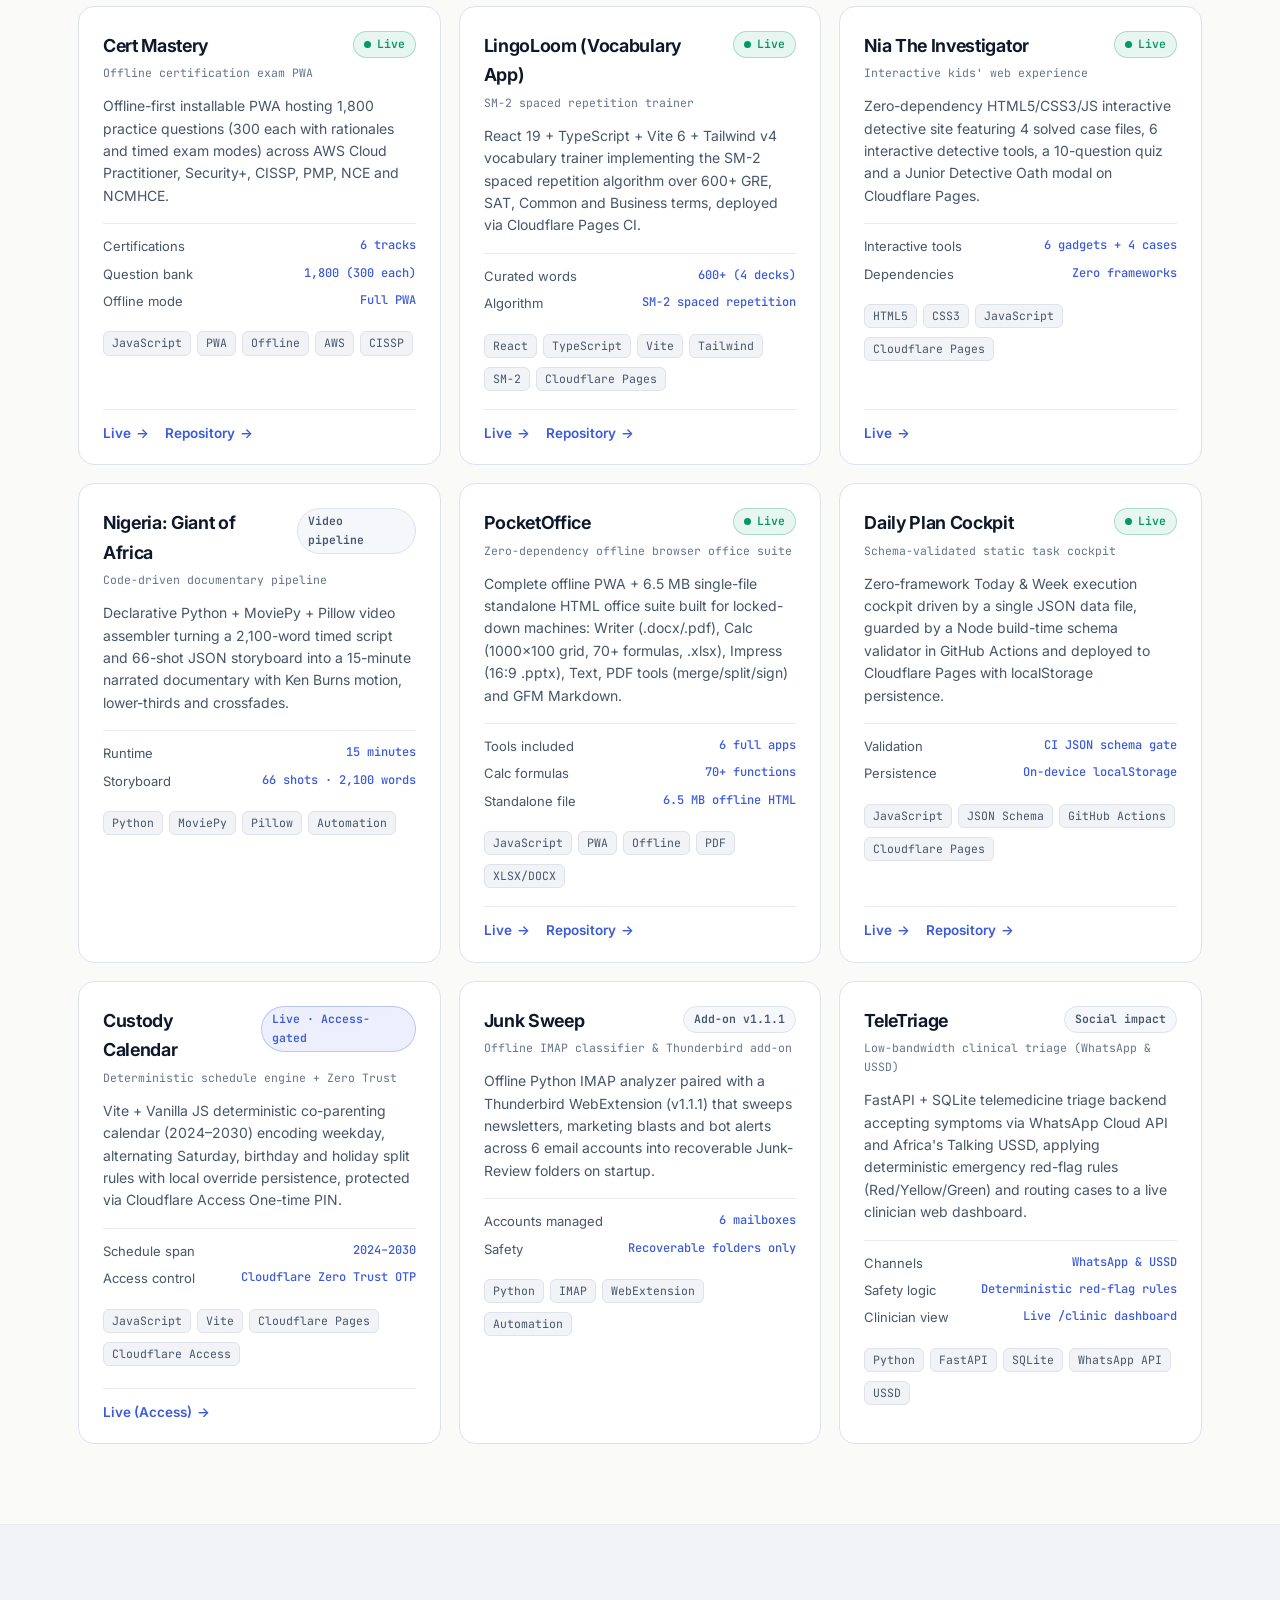
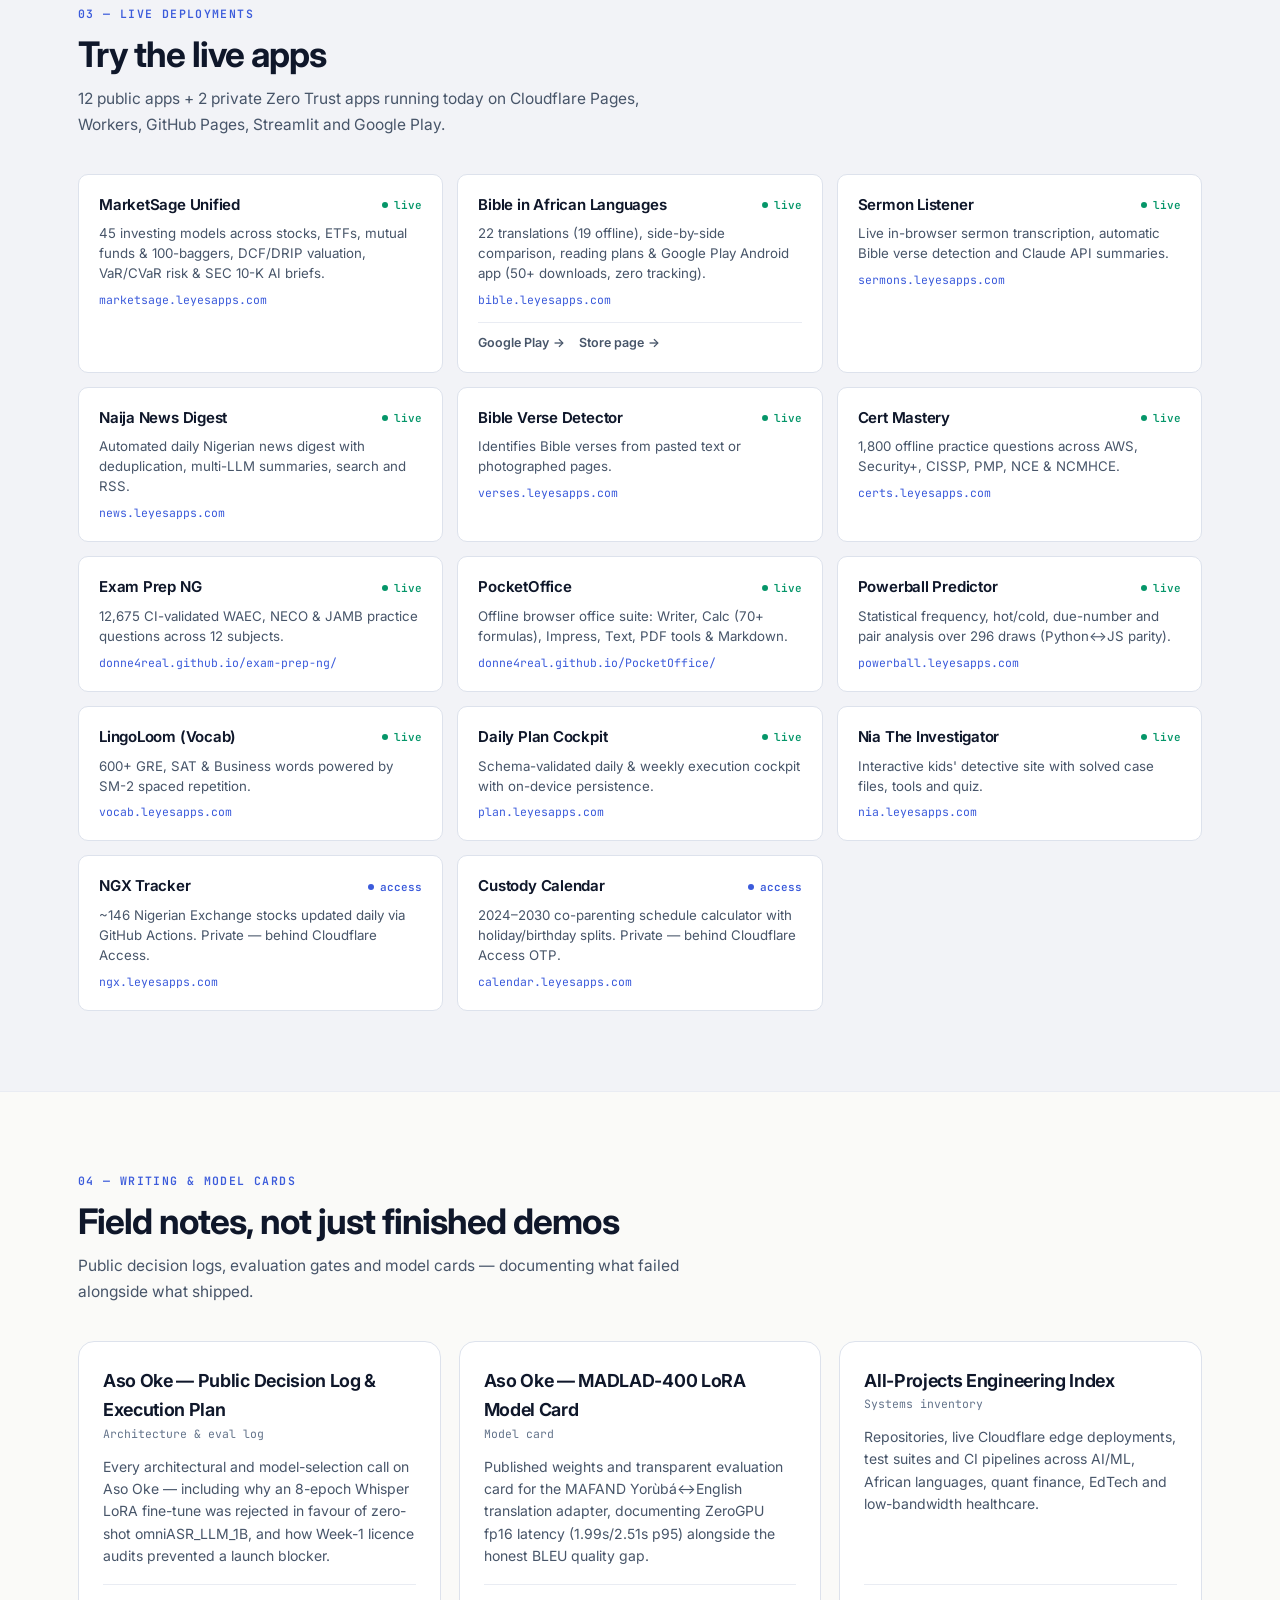
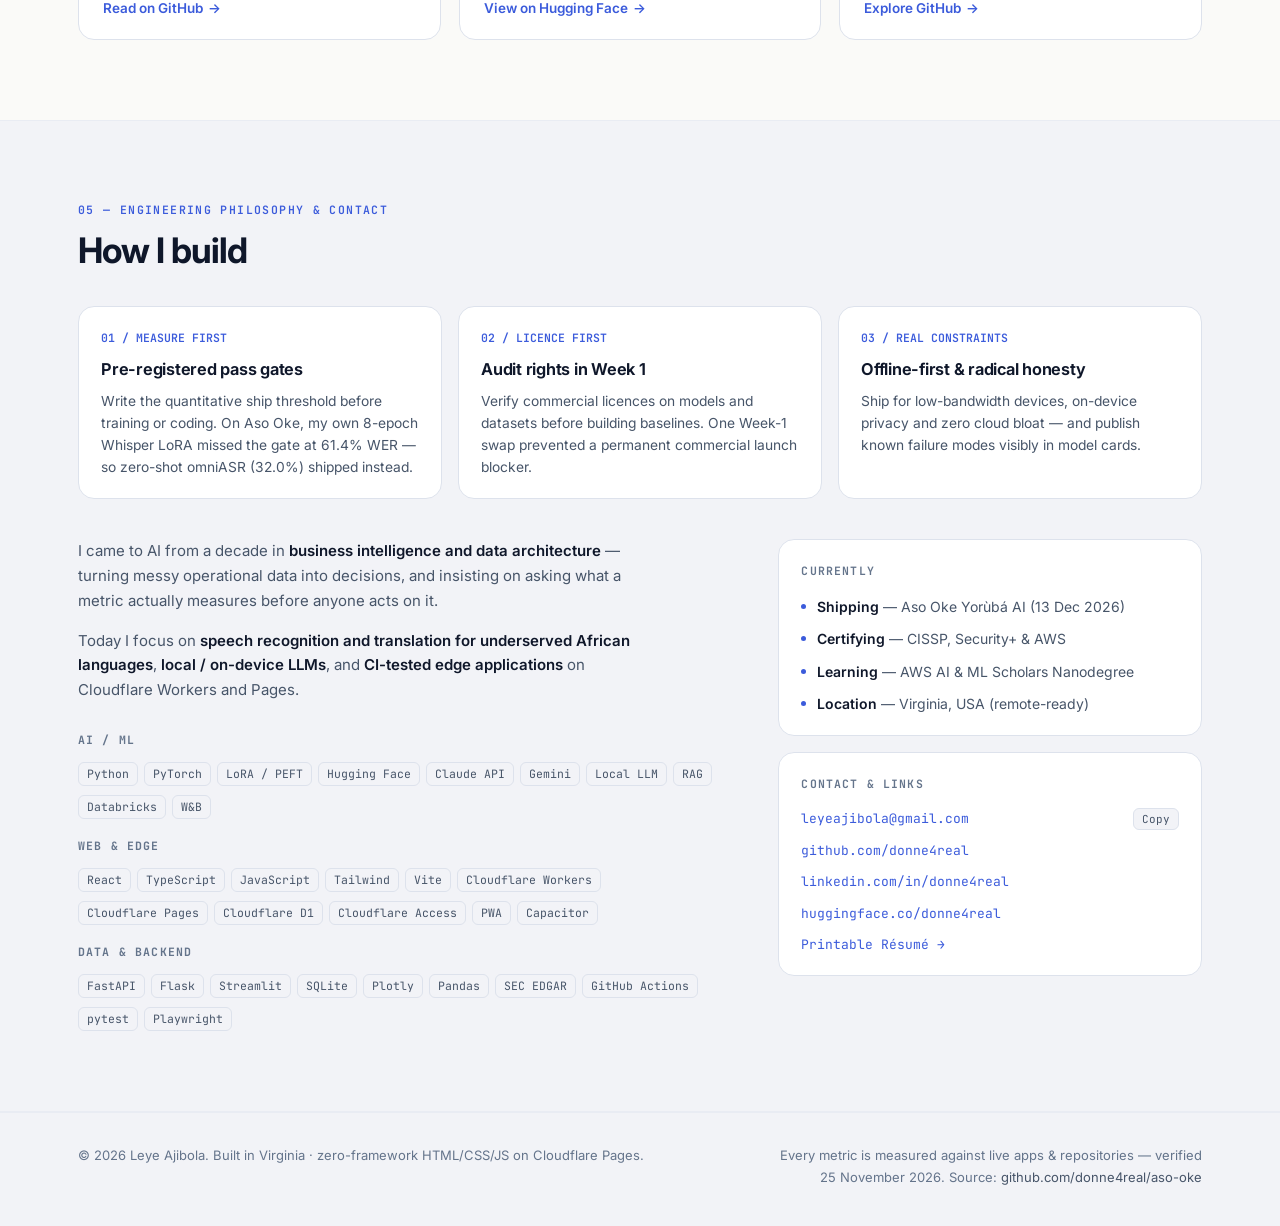
==== commit 98ea0a97: "feat: full portfolio upgrade (split hero, benchmark visual, interactive explorer, Technical/Plain-En" ====
--- a/index.html
+++ b/index.html
@@ -3,24 +3,45 @@
 <head>
 <meta charset="UTF-8">
 <meta name="viewport" content="width=device-width, initial-scale=1">
-<title>Leye Ajibola — AI Engineer</title>
-<meta name="description" content="AI Engineer building production speech-to-text, translation and local-LLM systems. 25 shipped projects across AI, African languages, finance and education. Shipping a Yoruba AI tool to close a 92.6% word-error-rate gap.">
+<title>Leye Ajibola — AI Engineer (ASR, NMT &amp; Local LLM Systems)</title>
+<meta name="description" content="AI Engineer shipping production speech-to-text, machine translation, local-LLM and offline-first systems against pre-registered evaluation gates. Cut Yorùbá WER from 92.6% to 32.0% on a $400 budget.">
 <meta name="author" content="Leye Ajibola">
-<meta name="theme-color" content="#0A0B0D">
+<meta name="theme-color" content="#080A0F">
+<link rel="canonical" href="https://leyeajibola.com/">
 
 <meta property="og:type" content="website">
 <meta property="og:title" content="Leye Ajibola — AI Engineer">
-<meta property="og:description" content="Production speech-to-text, translation and local-LLM systems. 25 shipped projects. Closing the AI gap for Yoruba.">
-<meta property="og:url" content="https://leyeajibola.com">
+<meta property="og:description" content="Production speech-to-text, translation &amp; local-LLM systems built against pre-registered evaluation gates. Cut Yorùbá WER from 92.6% to 32.0%.">
+<meta property="og:url" content="https://leyeajibola.com/">
+<meta property="og:image" content="https://leyeajibola.com/assets/og-card.png">
+<meta property="og:image:width" content="1200">
+<meta property="og:image:height" content="630">
 <meta name="twitter:card" content="summary_large_image">
 <meta name="twitter:title" content="Leye Ajibola — AI Engineer">
-<meta name="twitter:description" content="Production speech-to-text, translation and local-LLM systems. 25 shipped projects.">
+<meta name="twitter:description" content="Production ASR, NMT &amp; local-LLM systems. 14 live web &amp; Play apps. Closing a 92.6% Yorùbá WER gap.">
+<meta name="twitter:image" content="https://leyeajibola.com/assets/og-card.png">
 
 <link rel="icon" href="favicon.svg" type="image/svg+xml">
 <link rel="preconnect" href="https://fonts.googleapis.com">
 <link rel="preconnect" href="https://fonts.gstatic.com" crossorigin>
-<link href="https://fonts.googleapis.com/css2?family=Inter:wght@400;500;600;700&family=JetBrains+Mono:wght@400;500&display=swap" rel="stylesheet">
-<link rel="stylesheet" href="assets/css/style.css?v=20261123">
+<link href="https://fonts.googleapis.com/css2?family=Inter:wght@400;500;600;700;800&family=JetBrains+Mono:wght@400;500;600&display=swap" rel="stylesheet">
+<link rel="stylesheet" href="assets/css/style.css?v=20261125">
+
+<script type="application/ld+json">
+{
+  "@context": "https://schema.org",
+  "@type": "Person",
+  "name": "Leye Ajibola",
+  "jobTitle": "AI Engineer",
+  "url": "https://leyeajibola.com",
+  "sameAs": [
+    "https://github.com/donne4real",
+    "https://www.linkedin.com/in/donne4real",
+    "https://huggingface.co/donne4real"
+  ],
+  "knowsAbout": ["Speech Recognition (ASR)", "Machine Translation", "LoRA/PEFT", "Local LLMs", "Cloudflare Workers", "Python", "PyTorch"]
+}
+</script>
 </head>
 <body>
 
@@ -32,24 +53,47 @@
       <span class="brand-mark" aria-hidden="true">LA</span>
       <span class="brand-text">Leye Ajibola</span>
     </a>
+
     <nav class="nav" aria-label="Primary">
-      <a href="#work">Work</a>
-      <a href="#demos">Demos</a>
+      <a href="#flagship">Flagship</a>
+      <a href="#projects">Projects</a>
+      <a href="#demos">Live Apps</a>
       <a href="#writing">Writing</a>
+      <a href="#about">About</a>
       <a href="resume.html">Résumé</a>
-      <a href="#about">About</a>
-      <a href="https://github.com/donne4real" target="_blank" rel="noopener">GitHub</a>
-    </nav>    <button class="nav-toggle" id="navToggle" aria-expanded="false" aria-controls="navMobile" aria-label="Open menu">
-      <span></span><span></span><span></span>
-    </button>
+    </nav>
+
+    <div class="header-controls">
+      <div class="mode-switch" role="group" aria-label="Reading mode">
+        <button type="button" class="mode-btn" data-mode-btn="tech" aria-pressed="true">Technical</button>
+        <button type="button" class="mode-btn" data-mode-btn="plain" aria-pressed="false">Plain English</button>
+      </div>
+
+      <button type="button" class="icon-btn" id="themeToggle" aria-label="Toggle light or dark theme" title="Toggle theme">
+        <svg id="iconSun" width="16" height="16" viewBox="0 0 24 24" fill="none" stroke="currentColor" stroke-width="2" stroke-linecap="round" stroke-linejoin="round" aria-hidden="true"><circle cx="12" cy="12" r="5"/><line x1="12" y1="1" x2="12" y2="3"/><line x1="12" y1="21" x2="12" y2="23"/><line x1="4.22" y1="4.22" x2="5.64" y2="5.64"/><line x1="18.36" y1="18.36" x2="19.78" y2="19.78"/><line x1="1" y1="12" x2="3" y2="12"/><line x1="21" y1="12" x2="23" y2="12"/><line x1="4.22" y1="19.78" x2="5.64" y2="18.36"/><line x1="18.36" y1="5.64" x2="19.78" y2="4.22"/></svg>
+        <svg id="iconMoon" width="16" height="16" viewBox="0 0 24 24" fill="none" stroke="currentColor" stroke-width="2" stroke-linecap="round" stroke-linejoin="round" aria-hidden="true" style="display:none"><path d="M21 12.79A9 9 0 1 1 11.21 3 7 7 0 0 0 21 12.79z"/></svg>
+      </button>
+
+      <button class="nav-toggle" id="navToggle" aria-expanded="false" aria-controls="navMobile" aria-label="Open menu">
+        <span></span><span></span><span></span>
+      </button>
+    </div>
   </div>
+
   <nav class="nav-mobile" id="navMobile" aria-label="Mobile">
-    <a href="#work">Work</a>
-    <a href="#demos">Demos</a>
+    <a href="#flagship">Flagship</a>
+    <a href="#projects">Projects</a>
+    <a href="#demos">Live Apps</a>
     <a href="#writing">Writing</a>
+    <a href="#about">About</a>
     <a href="resume.html">Résumé</a>
-    <a href="#about">About</a>
-    <a href="https://github.com/donne4real" target="_blank" rel="noopener">GitHub</a>
+    <a href="https://github.com/donne4real" target="_blank" rel="noopener">GitHub &rarr;</a>
+    <div class="nav-mobile-mode">
+      <div class="mode-switch" role="group" aria-label="Reading mode">
+        <button type="button" class="mode-btn" data-mode-btn="tech" aria-pressed="true">Technical</button>
+        <button type="button" class="mode-btn" data-mode-btn="plain" aria-pressed="false">Plain English</button>
+      </div>
+    </div>
   </nav>
 </header>
 
@@ -58,341 +102,274 @@
   <!-- ============ HERO ============ -->
   <section class="hero">
     <div class="wrap hero-inner">
-      <h1>I build AI that works on&nbsp;languages<br>the world forgot.</h1>
-      <p class="lede">
-        I'm a BI Architect moving into AI engineering. I build AI that listens to speech,
-        translates languages, and runs on your own machine — and I write down the pass mark
-        <em>before</em> I start, so the result decides whether it ships.
-      </p>
-      <p class="lede-note">
-        New to this side of AI? <a href="#plain">Start with the plain-English guide</a> —
-        every term on this page is explained there.
-      </p>
-
-      <div class="hero-cta">
-        <a class="btn btn-primary" href="#work">See the work</a>
-        <a class="btn btn-ghost" href="#demos">Try the live apps</a>
-        <a class="btn btn-ghost" href="https://github.com/donne4real" target="_blank" rel="noopener">
-          <svg viewBox="0 0 16 16" width="16" height="16" fill="currentColor" aria-hidden="true"><path d="M8 0C3.58 0 0 3.58 0 8c0 3.54 2.29 6.53 5.47 7.59.4.07.55-.17.55-.38 0-.19-.01-.82-.01-1.49-2.01.37-2.53-.49-2.69-.94-.09-.23-.48-.94-.82-1.13-.28-.15-.68-.52-.01-.53.63-.01 1.08.58 1.23.82.72 1.21 1.87.87 2.33.66.07-.52.28-.87.51-1.07-1.78-.2-3.64-.89-3.64-3.95 0-.87.31-1.59.82-2.15-.08-.2-.36-1.02.08-2.12 0 0 .67-.21 2.2.82a7.4 7.4 0 0 1 2-.27c.68 0 1.36.09 2 .27 1.53-1.04 2.2-.82 2.2-.82.44 1.1.16 1.92.08 2.12.51.56.82 1.27.82 2.15 0 3.07-1.87 3.75-3.65 3.95.29.25.54.73.54 1.48 0 1.07-.01 1.93-.01 2.2 0 .21.15.46.55.38A8.01 8.01 0 0 0 16 8c0-4.42-3.58-8-8-8Z"/></svg>
-          GitHub
-        </a>
+      <div class="hero-grid">
+        <div>
+          <div class="avail-pill">
+            <span class="pulse" aria-hidden="true"></span>
+            <span>Open to AI / ML Engineer roles &middot; Virginia / Remote</span>
+          </div>
+
+          <h1>I build AI that works on <span class="gradient-text">languages the world forgot.</span></h1>
+
+          <p class="lede" id="heroLedeTech">
+            BI Architect turned <strong>AI Engineer</strong> building production ASR, machine translation,
+            local-LLM and Cloudflare edge systems. Every model ships against <strong>pre-registered evaluation gates</strong>
+            and licence audits — and I publish what failed as openly as what won.
+          </p>
+
+          <p class="lede" id="heroLedePlain" hidden>
+            I'm a data architect moving into <strong>AI engineering</strong>. I build AI that listens to speech,
+            translates underserved languages, and runs privately on your own device — writing down the pass mark
+            <em>before</em> I start so the measured result decides whether it ships.
+          </p>
+
+          <div class="hero-cta">
+            <a class="btn btn-primary" href="#flagship">Explore flagship</a>
+            <a class="btn btn-ghost" href="resume.html">Résumé (PDF)</a>
+            <button type="button" class="btn btn-ghost" data-copy-email>
+              <svg width="15" height="15" viewBox="0 0 24 24" fill="none" stroke="currentColor" stroke-width="2" aria-hidden="true"><rect x="9" y="9" width="13" height="13" rx="2"/><path d="M5 15H4a2 2 0 0 1-2-2V4a2 2 0 0 1 2-2h9a2 2 0 0 1 2 2v1"/></svg>
+              Copy email
+            </button>
+            <a class="btn btn-ghost" href="https://github.com/donne4real" target="_blank" rel="noopener">
+              <svg viewBox="0 0 16 16" width="15" height="15" fill="currentColor" aria-hidden="true"><path d="M8 0C3.58 0 0 3.58 0 8c0 3.54 2.29 6.53 5.47 7.59.4.07.55-.17.55-.38 0-.19-.01-.82-.01-1.49-2.01.37-2.53-.49-2.69-.94-.09-.23-.48-.94-.82-1.13-.28-.15-.68-.52-.01-.53.63-.01 1.08.58 1.23.82.72 1.21 1.87.87 2.33.66.07-.52.28-.87.51-1.07-1.78-.2-3.64-.89-3.64-3.95 0-.87.31-1.59.82-2.15-.08-.2-.36-1.02.08-2.12 0 0 .67-.21 2.2.82a7.4 7.4 0 0 1 2-.27c.68 0 1.36.09 2 .27 1.53-1.04 2.2-.82 2.2-.82.44 1.1.16 1.92.08 2.12.51.56.82 1.27.82 2.15 0 3.07-1.87 3.75-3.65 3.95.29.25.54.73.54 1.48 0 1.07-.01 1.93-.01 2.2 0 .21.15.46.55.38A8.01 8.01 0 0 0 16 8c0-4.42-3.58-8-8-8Z"/></svg>
+              GitHub
+            </a>
+          </div>
+        </div>
+
+        <!-- Right: Measured Benchmark Visual -->
+        <aside class="bench-card" aria-label="Aso Oke Yorùbá ASR benchmark results">
+          <div class="bench-head">
+            <span class="bench-kicker">Flagship Eval &middot; Aso Oke</span>
+            <span class="badge badge-soon">Ships 13 Dec</span>
+          </div>
+          <h2 class="bench-title">Yorùbá Speech Recognition (Lower WER is better)</h2>
+          <div class="bench-bars" id="benchBars"></div>
+          <div class="bench-foot">
+            <span>FLEURS (817) + 20-speaker holdout</span>
+            <span class="bench-delta">&minus;60.6 pts vs baseline</span>
+          </div>
+        </aside>
       </div>
 
       <dl class="stats" id="statsGrid"></dl>
     </div>
   </section>
 
-  <!-- ============ PLAIN ENGLISH ============ -->
-  <section class="section section-alt" id="plain">
-    <div class="wrap">
-      <div class="section-head">
-        <p class="section-kicker">00 &mdash; In plain English</p>
-        <h2>How to read this page</h2>
+  <!-- ============ 01 · FLAGSHIP ============ -->
+  <section class="section section-alt" id="flagship">
+    <div class="wrap">
+      <!-- Glossary drawer shown automatically in Plain English mode -->
+      <div class="glossary-panel" id="glossaryPanel" hidden>
+        <div class="glossary-head">
+          <div>
+            <h3>Plain-English glossary</h3>
+            <p>Quick translations of the AI terms used across this portfolio.</p>
+          </div>
+          <button type="button" class="btn btn-sm btn-ghost" data-mode-btn="tech">Switch back to Technical</button>
+        </div>
+        <dl class="glossary" id="glossaryList"></dl>
+      </div>
+
+      <div class="section-head">
+        <p class="section-kicker">01 &mdash; Flagship Case Study</p>
+        <h2>Closing a 92.6% speech-recognition gap for Yorùbá</h2>
         <p class="section-sub">
-          AI work comes with its own vocabulary. Here are the words that appear below,
-          translated. If you only read one thing on this site, read this.
+          Pre-registered benchmarks, commercial licence audits, and transparent model cards — built solo on a strict $400 ceiling.
         </p>
-      </div>
-
-      <dl class="glossary">
-        <div>
-          <dt>Word error rate (WER)</dt>
-          <dd>How many words a speech-to-text tool gets wrong. 0% is a perfect transcript.</dd>
-        </div>
-        <div>
-          <dt>Fine-tuning</dt>
-          <dd>Teaching an existing AI model extra lessons on your own data, rather than building one from scratch.</dd>
-        </div>
-        <div>
-          <dt>Pre-registered gate</dt>
-          <dd>A pass mark written down <em>before</em> the work starts, so the result can't be argued with afterwards.</dd>
-        </div>
-        <div>
-          <dt>Latency (p95)</dt>
-          <dd>How long the slowest 1-in-20 requests take. Lower is better; p95 means 95% of requests beat it.</dd>
-        </div>
-        <div>
-          <dt>Inference</dt>
-          <dd>When a trained model actually answers a question. Training is the homework; inference is the exam.</dd>
-        </div>
-        <div>
-          <dt>Local / on-device AI</dt>
-          <dd>A model that runs on your own computer instead of someone's server, so your data never leaves the machine.</dd>
-        </div>
-        <div>
-          <dt>BLEU</dt>
-          <dd>The standard 0&ndash;100 score for "how close is this translation to a human's?"</dd>
-        </div>
-        <div>
-          <dt>Offline-first</dt>
-          <dd>The app works with no internet connection, and only goes online if you ask it to.</dd>
-        </div>
-        <div>
-          <dt>CI/CD</dt>
-          <dd>Automatic checks that run every time code is published, so a broken release can't go live.</dd>
-        </div>
-        <div>
-          <dt>Retrieval (RAG)</dt>
-          <dd>Looking through your own documents first, then answering using what it found.</dd>
-        </div>
-        <div>
-          <dt>Licence audit</dt>
-          <dd>Checking you are allowed to use a dataset before you build on it &mdash; not after you launch.</dd>
-        </div>
-        <div>
-          <dt>Baseline</dt>
-          <dd>The number you had before you started, so any improvement is real rather than imagined.</dd>
-        </div>
-      </dl>
-    </div>
-  </section>
-
-  <!-- ============ 01 · FLAGSHIP ============ -->
-  <section class="section" id="work">
-    <div class="wrap">
-      <div class="section-head">
-        <p class="section-kicker" id="kicker-aiml">01 &mdash; Flagship</p>
-        <h2 id="title-aiml">Closing the AI gap for Yoruba</h2>
-        <p class="section-sub" id="sub-aiml"></p>
       </div>
 
       <article class="feature">
         <div class="feature-body">
           <div class="feature-head">
             <h3>Aso Oke</h3>
-            <span class="badge badge-soon">In development</span>
-          </div>
-          <p class="feature-tag">Yoruba speech-to-text &amp; translation &middot; Solo, built in public</p>
-
-          <p>
-            I measured the starting point first, then built against it: a custom text-cleaning
-            tool that keeps Yoruba spelling consistent (tone marks change a word's meaning, so
-            <code>ẹ</code> and <code>e</code> are different letters, and it was checked against
-            200 real sentences), a data pipeline where every source was licence-checked before
-            use, and a pass mark written down <em>before</em> any result existed — so I couldn't
-            move the goalposts afterwards.
-          </p>
-          <p>
-            The most interesting outcome is the one that didn't go to plan. I trained the
-            industry-standard speech model myself — eight passes over Yoruba speech — and it
-            still got <strong>61.4% of words wrong</strong>, failing the pass mark I'd set.
-            A model I'd never trained on, used exactly as its makers released it, got
-            <strong>32.0%</strong>, and was the one selected to ship. I chose it over my own
-            model and documented exactly why.
-          </p>
-          <p>
-            The translator was less lucky. It failed both of its own gates — accuracy
-            (<strong>11.7 out of 100</strong> against a pass mark of 25) and speed
-            (<strong>7.4 seconds</strong> against a 3-second limit) — so it launches with a
-            visible disclaimer rather than pretending to be finished. One cheap test ruled out
-            the obvious suspect and pointed at the real one; the fix is scheduled, not claimed.
-          </p>
-
-          <ul class="facts">
-            <li><strong>32.0%</strong> of words wrong on a held-out test set (817 clips), against 92.6% for the best tool available</li>
-            <li><strong>27.7%</strong> on speakers it had never heard — the score isn't inflated by data it had already seen</li>
-            <li><strong>32.8%</strong> on women's voices — the standard test set is entirely male, so I measured this separately</li>
-            <li><strong>4.12s</strong> to answer in 95% of requests, on one rented graphics card</li>
-            <li><strong>60.6</strong> points better than the model I started from</li>
-          </ul>
+            <span class="badge badge-soon">Ships 13 Dec 2026</span>
+          </div>
+          <p class="feature-tag" id="flagshipSub"></p>
+
+          <div class="feature-copy" id="flagshipCopy"></div>
+
+          <!-- Pipeline Architecture Visual -->
+          <div class="arch-box" aria-label="Aso Oke inference architecture">
+            <p class="arch-label">Production Inference Pipeline</p>
+            <div class="arch-flow">
+              <div class="arch-node">
+                <span class="arch-step">01 · INPUT</span>
+                <span class="arch-name">Yorùbá Audio &amp; Text</span>
+                <span class="arch-meta">Unicode NFD tonal norm</span>
+              </div>
+              <div class="arch-node highlight">
+                <span class="arch-step">02 · ASR</span>
+                <span class="arch-name">omniASR_LLM_1B</span>
+                <span class="arch-meta">32.0% WER · Apache 2.0</span>
+              </div>
+              <div class="arch-node highlight">
+                <span class="arch-step">03 · NMT</span>
+                <span class="arch-name">MADLAD-400 + LoRA</span>
+                <span class="arch-meta">fp16 ZeroGPU · 1.99s p95</span>
+              </div>
+              <div class="arch-node">
+                <span class="arch-step">04 · POST</span>
+                <span class="arch-name">Glossary &amp; UI</span>
+                <span class="arch-meta">52 proper nouns · Gradio 5</span>
+              </div>
+            </div>
+          </div>
+
+          <ul class="facts" id="flagshipFacts"></ul>
 
           <div class="feature-actions">
-            <a class="btn btn-sm btn-primary" href="https://github.com/donne4real/aso-oke" target="_blank" rel="noopener">View the repo</a>
-            <a class="btn btn-sm btn-ghost" href="https://huggingface.co/donne4real/aso-oke-madlad-lora" target="_blank" rel="noopener">See the trained model</a>
-            <span class="meta-note">Ships 13 Dec 2026</span>
+            <a class="btn btn-sm btn-primary" href="https://github.com/donne4real/aso-oke" target="_blank" rel="noopener">View repository &rarr;</a>
+            <a class="btn btn-sm btn-ghost" href="https://huggingface.co/donne4real/aso-oke-madlad-lora" target="_blank" rel="noopener">Hugging Face adapter &rarr;</a>
+            <span class="meta-note">$400 budget ceiling</span>
           </div>
         </div>
 
         <aside class="feature-side">
-          <h4>Stack</h4>
-          <ul class="tags">
-            <li>Python</li><li>LoRA / PEFT</li><li>Whisper large-v3</li><li>Omnilingual ASR</li>
-            <li>MADLAD-400</li><li>FLORES-200</li><li>Gradio</li><li>HF Spaces</li>
-            <li>W&amp;B</li><li>Lightning AI</li>
-          </ul>
-          <h4 class="mt">Discipline</h4>
-          <ul class="plain-list">
-            <li>Pass marks and kill criteria, written down first</li>
-            <li>Every dataset licence-checked before use</li>
-            <li>Native-speaker validator panel before launch</li>
-            <li>Public decision log</li>
-          </ul>
+          <div>
+            <h4>Stack</h4>
+            <ul class="tags" id="flagshipStack"></ul>
+          </div>
+          <div>
+            <h4>Engineering discipline</h4>
+            <ul class="plain-list" id="flagshipDiscipline"></ul>
+          </div>
         </aside>
       </article>
     </div>
   </section>
 
-  <!-- ============ 02 · AI & ML ============ -->
-  <section class="section section-alt" id="aiml">
-    <div class="wrap">
-      <div class="section-head">
-        <p class="section-kicker" id="kicker-ai">02 &mdash; AI &amp; Machine Learning</p>
-        <h2 id="title-ai">AI that does real work</h2>
-        <p class="section-sub" id="sub-ai"></p>
-      </div>
-      <div class="grid" id="gridAI"></div>
-    </div>
-  </section>
-
-  <!-- ============ 03 · FAITH & AFRICAN LANGUAGES ============ -->
-  <section class="section" id="faith">
-    <div class="wrap">
-      <div class="section-head">
-        <p class="section-kicker" id="kicker-faith">03 &mdash; Faith &amp; African Languages</p>
-        <h2 id="title-faith">Built for the languages and churches I grew up in</h2>
-        <p class="section-sub" id="sub-faith"></p>
-      </div>
-      <div class="grid" id="gridFaith"></div>
-    </div>
-  </section>
-
-  <!-- ============ 04 · ENGINEERING ============ -->
-  <section class="section section-alt" id="engineering">
-    <div class="wrap">
-      <div class="section-head">
-        <p class="section-kicker" id="kicker-engineering">04 &mdash; Engineering</p>
-        <h2 id="title-engineering">Shipped products</h2>
-        <p class="section-sub" id="sub-engineering"></p>
-      </div>
-      <div class="grid" id="gridEng"></div>
-    </div>
-  </section>
-
-  <!-- ============ 05 · FINANCE ============ -->
-  <section class="section" id="finance">
-    <div class="wrap">
-      <div class="section-head">
-        <p class="section-kicker" id="kicker-finance">05 &mdash; Finance &amp; Stock Screening</p>
-        <h2 id="title-finance">Making sense of markets</h2>
-        <p class="section-sub" id="sub-finance"></p>
-      </div>
-      <div class="grid" id="gridFinance"></div>
-    </div>
-  </section>
-
-  <!-- ============ 06 · PRODUCTIVITY ============ -->
-  <section class="section section-alt" id="productivity">
-    <div class="wrap">
-      <div class="section-head">
-        <p class="section-kicker" id="kicker-productivity">06 &mdash; Productivity</p>
-        <h2 id="title-productivity">Tools for everyday work</h2>
-        <p class="section-sub" id="sub-productivity"></p>
-      </div>
-      <div class="grid" id="gridProductivity"></div>
-    </div>
-  </section>
-
-  <!-- ============ 07 · LEARNING & MEDIA ============ -->
-  <section class="section" id="learning">
-    <div class="wrap">
-      <div class="section-head">
-        <p class="section-kicker" id="kicker-learning">07 &mdash; Learning &amp; Media</p>
-        <h2 id="title-learning">Teaching, and telling stories</h2>
-        <p class="section-sub" id="sub-learning"></p>
-      </div>
-      <div class="grid" id="gridLearning"></div>
-    </div>
-  </section>
-
-  <!-- ============ 08 · HEALTH & TRAINING ============ -->
-  <section class="section section-alt" id="health">
-    <div class="wrap">
-      <div class="section-head">
-        <p class="section-kicker" id="kicker-health">08 &mdash; Health &amp; Training</p>
-        <h2 id="title-health">Care, and professional development</h2>
-        <p class="section-sub" id="sub-health"></p>
-      </div>
-      <div class="grid" id="gridHealth"></div>
-    </div>
-  </section>
-
-  <!-- ============ LIVE DEMOS ============ -->
-  <section class="section" id="demos">
-    <div class="wrap">
-      <div class="section-head">
-        <p class="section-kicker">09 &mdash; Try them</p>
-        <h2>Live demos</h2>
-        <p class="section-sub">Everything below is running right now. Click through.</p>
+  <!-- ============ 02 · INTERACTIVE PROJECT EXPLORER ============ -->
+  <section class="section" id="projects">
+    <div class="wrap">
+      <div class="section-head">
+        <p class="section-kicker">02 &mdash; Shipped Systems</p>
+        <h2>Project explorer</h2>
+        <p class="section-sub">
+          21 additional shipped systems alongside Aso Oke. Filter by domain, search by stack, or click any tech tag.
+        </p>
+      </div>
+
+      <div class="explorer-bar">
+        <div class="filter-pills" id="filterPills" role="group" aria-label="Filter projects by category"></div>
+
+        <div class="explorer-controls">
+          <div class="search-wrap">
+            <svg width="15" height="15" viewBox="0 0 24 24" fill="none" stroke="currentColor" stroke-width="2" aria-hidden="true"><circle cx="11" cy="11" r="8"/><line x1="21" y1="21" x2="16.65" y2="16.65"/></svg>
+            <input type="search" id="projectSearch" class="search-input" placeholder="Search projects or stack (Cloudflare, Python, Offline)..." aria-label="Search projects">
+            <span class="search-kbd" aria-hidden="true">/</span>
+          </div>
+
+          <button type="button" class="live-toggle" id="liveOnlyToggle" aria-pressed="false">
+            <span class="pulse" aria-hidden="true"></span>
+            Live apps only
+          </button>
+        </div>
+
+        <div class="active-filter-bar" id="activeFilterBar" hidden>
+          <span id="filterSummary"></span>
+          <button type="button" class="clear-btn" id="clearFilters">Clear filters</button>
+        </div>
+      </div>
+
+      <div class="grid" id="projectGrid"></div>
+    </div>
+  </section>
+
+  <!-- ============ 03 · LIVE APPS LAUNCHPAD ============ -->
+  <section class="section section-alt" id="demos">
+    <div class="wrap">
+      <div class="section-head">
+        <p class="section-kicker">03 &mdash; Live Deployments</p>
+        <h2>Try the live apps</h2>
+        <p class="section-sub">
+          12 public apps + 2 private Zero Trust apps running today on Cloudflare Pages, Workers, GitHub Pages, Streamlit and Google Play.
+        </p>
       </div>
       <div class="demo-grid" id="gridDemos"></div>
     </div>
   </section>
 
-  <!-- ============ WRITING ============ -->
-  <section class="section section-alt" id="writing">
-    <div class="wrap">
-      <div class="section-head">
-        <p class="section-kicker">10 &mdash; Writing &amp; Insights</p>
-        <h2>Field notes, not just finished things</h2>
+  <!-- ============ 04 · WRITING & FIELD NOTES ============ -->
+  <section class="section" id="writing">
+    <div class="wrap">
+      <div class="section-head">
+        <p class="section-kicker">04 &mdash; Writing &amp; Model Cards</p>
+        <h2>Field notes, not just finished demos</h2>
         <p class="section-sub">
-          The decision logs, model cards and build notes behind the work — including the parts
-          that did not go to plan.
+          Public decision logs, evaluation gates and model cards — documenting what failed alongside what shipped.
         </p>
       </div>
       <div class="grid" id="gridWriting"></div>
     </div>
   </section>
 
-  <!-- ============ ABOUT ============ -->
-  <section class="section" id="about">
-    <div class="wrap about-grid">
-      <div>
-        <p class="section-kicker">11 &mdash; About</p>
-        <h2>How I work</h2>
-        <div class="about-copy">
-          <p>
-            I came to AI from business intelligence — a decade of turning messy data into
-            decisions, and a habit of asking what a number actually means before anyone acts on it.
-            That habit is why this portfolio is built around measurement rather than demos.
-          </p>
-          <p>
-            My operating principles are simple. <strong>Define the bar before you build.</strong>
-            Write down the threshold that makes a thing shippable, then let the result decide.
-            <strong>Check the licence before you build the baseline.</strong> Half my architecture
-            decisions on Aso Oke came from checking what I was allowed to use, and one of them —
-            swapping one translation model for another — would have permanently blocked charging
-            for the product if I'd found it at launch instead of in Week 1.
-            <strong>Say what doesn't work.</strong> The published model cards and field reports
-            are as explicit about the gaps as the wins.
-          </p>
-          <p>
-            I'm currently deep in speech recognition for languages that big tech has almost no data
-            for — Yoruba is one of them — and building AI tools that run entirely on your own
-            machine, because privacy, cost and working offline shouldn't be afterthoughts.
-          </p>
-        </div>
-
-        <div class="stack-block">
-          <h3>Toolkit</h3>
-          <ul class="tags tags-lg">
-            <li>Python</li><li>PyTorch</li><li>PEFT / LoRA</li><li>Hugging Face</li>
-            <li>Transformers</li><li>Gradio</li><li>FastAPI</li><li>Flask</li>
-            <li>React</li><li>TypeScript</li><li>Tailwind</li><li>Cloudflare Workers</li>
-            <li>GitHub Actions</li><li>R / Shiny</li><li>Databricks</li><li>W&amp;B</li>
-          </ul>
-        </div>
-      </div>
-
-      <aside class="about-side">
-        <div class="panel">
-          <h3>Currently</h3>
-          <ul class="plain-list">
-            <li><strong>Building</strong> — Aso Oke, shipping 13 Dec 2026</li>
-            <li><strong>Certifying</strong> — CISSP, Security+ and AWS, over the next year</li>
-            <li><strong>Learning</strong> — AWS AI &amp; ML Scholars Nanodegree</li>
-            <li><strong>Based in</strong> — Virginia, USA, working remotely</li>
-          </ul>
-        </div>
-        <div class="panel">
-          <h3>Elsewhere</h3>
-          <ul class="link-list">
-            <li><a href="https://github.com/donne4real" target="_blank" rel="noopener">github.com/donne4real</a></li>
-            <li><a href="https://www.linkedin.com/in/donne4real" target="_blank" rel="noopener">linkedin.com/in/donne4real</a></li>
-            <li><a href="mailto:leyeajibola@gmail.com">leyeajibola@gmail.com</a></li>
-            <li><a href="resume.html">Résumé (printable)</a></li>
-          </ul>
-        </div>
-      </aside>
+  <!-- ============ 05 · ABOUT & CONTACT ============ -->
+  <section class="section section-alt" id="about">
+    <div class="wrap">
+      <div class="section-head">
+        <p class="section-kicker">05 &mdash; Engineering Philosophy &amp; Contact</p>
+        <h2>How I build</h2>
+      </div>
+
+      <div class="principles">
+        <article class="principle">
+          <span class="principle-num">01 / MEASURE FIRST</span>
+          <h3>Pre-registered pass gates</h3>
+          <p>Write the quantitative ship threshold before training or coding. On Aso Oke, my own 8-epoch Whisper LoRA missed the gate at 61.4% WER — so zero-shot omniASR (32.0%) shipped instead.</p>
+        </article>
+        <article class="principle">
+          <span class="principle-num">02 / LICENCE FIRST</span>
+          <h3>Audit rights in Week 1</h3>
+          <p>Verify commercial licences on models and datasets before building baselines. One Week-1 swap prevented a permanent commercial launch blocker.</p>
+        </article>
+        <article class="principle">
+          <span class="principle-num">03 / REAL CONSTRAINTS</span>
+          <h3>Offline-first &amp; radical honesty</h3>
+          <p>Ship for low-bandwidth devices, on-device privacy and zero cloud bloat — and publish known failure modes visibly in model cards.</p>
+        </article>
+      </div>
+
+      <div class="about-grid">
+        <div>
+          <div class="about-copy">
+            <p>
+              I came to AI from a decade in <strong>business intelligence and data architecture</strong> — turning messy operational data into decisions, and insisting on asking what a metric actually measures before anyone acts on it.
+            </p>
+            <p>
+              Today I focus on <strong>speech recognition and translation for underserved African languages</strong>, <strong>local / on-device LLMs</strong>, and <strong>CI-tested edge applications</strong> on Cloudflare Workers and Pages.
+            </p>
+          </div>
+
+          <div class="toolkit-groups" id="toolkitGroups" aria-label="Technical toolkit (click a skill to filter projects)"></div>
+        </div>
+
+        <aside class="about-side">
+          <div class="panel">
+            <h3>Currently</h3>
+            <ul class="plain-list">
+              <li><strong>Shipping</strong> — Aso Oke Yorùbá AI (13 Dec 2026)</li>
+              <li><strong>Certifying</strong> — CISSP, Security+ &amp; AWS</li>
+              <li><strong>Learning</strong> — AWS AI &amp; ML Scholars Nanodegree</li>
+              <li><strong>Location</strong> — Virginia, USA (remote-ready)</li>
+            </ul>
+          </div>
+
+          <div class="panel">
+            <h3>Contact &amp; Links</h3>
+            <ul class="link-list">
+              <li>
+                <a href="mailto:leyeajibola@gmail.com">leyeajibola@gmail.com</a>
+                <button type="button" class="copy-inline" data-copy-email>Copy</button>
+              </li>
+              <li><a href="https://github.com/donne4real" target="_blank" rel="noopener">github.com/donne4real</a></li>
+              <li><a href="https://www.linkedin.com/in/donne4real" target="_blank" rel="noopener">linkedin.com/in/donne4real</a></li>
+              <li><a href="https://huggingface.co/donne4real" target="_blank" rel="noopener">huggingface.co/donne4real</a></li>
+              <li><a href="resume.html">Printable Résumé &rarr;</a></li>
+            </ul>
+          </div>
+        </aside>
+      </div>
     </div>
   </section>
 
@@ -400,16 +377,17 @@
 
 <footer class="site-footer">
   <div class="wrap footer-inner">
-    <p>&copy; <span id="year">2026</span> Leye Ajibola. Built and deployed from Virginia.</p>
+    <p>&copy; <span id="year">2026</span> Leye Ajibola. Built in Virginia &middot; zero-framework HTML/CSS/JS on Cloudflare Pages.</p>
     <p class="footer-note">
-      Every number on this site is measured, not estimated — re-checked against the live apps on
-      <span id="verifyDate">17 November 2026</span>.
-      Source for all claims: <a href="https://github.com/donne4real/aso-oke" target="_blank" rel="noopener">github.com/donne4real/aso-oke</a>
+      Every metric is measured against live apps &amp; repositories — verified <span id="verifyDate">25 November 2026</span>.
+      Source: <a href="https://github.com/donne4real/aso-oke" target="_blank" rel="noopener">github.com/donne4real/aso-oke</a>
     </p>
   </div>
 </footer>
 
-<script src="assets/js/projects.js?v=20261123"></script>
-<script src="assets/js/main.js?v=20261123"></script>
+<div class="toast" id="toast" role="status" aria-live="polite"></div>
+
+<script src="assets/js/projects.js?v=20261125"></script>
+<script src="assets/js/main.js?v=20261125"></script>
 </body>
 </html>
--- a/assets/css/style.css
+++ b/assets/css/style.css
@@ -1,35 +1,88 @@
 /* ============================================================
-   Leye Ajibola — AI Engineer · portfolio
-   Dark, high-contrast, zero build step.
+   Leye Ajibola — AI Engineer · Portfolio Design System
+   Dark obsidian default + Editorial light mode, zero build step.
    ============================================================ */
 
 :root {
-  --bg:        #0A0B0D;
-  --bg-alt:    #0E1013;
-  --surface:   #131519;
-  --surface-2: #181B20;
-  --line:      #23262D;
-  --line-soft: #1B1E24;
-  --ink:       #E9ECEF;
-  --ink-soft:  #B4BAC3;
-  --dim:       #7C848F;
-  --accent:    #7C9CFF;
-  --accent-dk: #4C6BE0;
-  --green:     #4ADE80;
-  --amber:     #F0B429;
-  --rose:      #F2789C;
-
-  --radius:    14px;
-  --radius-sm: 9px;
-  --wrap:      1140px;
+  --bg:           #080A0F;
+  --bg-alt:       #0D1017;
+  --surface:      #121620;
+  --surface-2:    #181D2B;
+  --surface-elev: rgba(18, 22, 32, 0.85);
+  --line:         #232938;
+  --line-soft:    #191E2A;
+  --ink:          #F1F5F9;
+  --ink-soft:     #B0BAC9;
+  --dim:          #7B869B;
+
+  --accent:       #7C9CFF;
+  --accent-2:     #A78BFA;
+  --accent-bg:    rgba(124, 156, 255, 0.12);
+  --accent-bdr:   rgba(124, 156, 255, 0.32);
+  --accent-ink:   #080A0F;
+
+  --green:        #34D399;
+  --green-bg:     rgba(52, 211, 153, 0.10);
+  --green-bdr:    rgba(52, 211, 153, 0.30);
+
+  --amber:        #FBBF24;
+  --amber-bg:     rgba(251, 191, 36, 0.10);
+  --amber-bdr:    rgba(251, 191, 36, 0.30);
+
+  --rose:         #FB7185;
+  --rose-bg:      rgba(251, 113, 133, 0.10);
+
+  --shadow-sm:    0 2px 10px rgba(0, 0, 0, 0.25);
+  --shadow-md:    0 12px 32px rgba(0, 0, 0, 0.38);
+
+  --radius:       16px;
+  --radius-sm:    10px;
+  --wrap:         1180px;
 
   --font: "Inter", -apple-system, BlinkMacSystemFont, "Segoe UI", Roboto, sans-serif;
   --mono: "JetBrains Mono", ui-monospace, SFMono-Regular, Menlo, Consolas, monospace;
 }
 
+[data-theme="light"] {
+  --bg:           #FAFAF8;
+  --bg-alt:       #F2F3F7;
+  --surface:      #FFFFFF;
+  --surface-2:    #F6F7FB;
+  --surface-elev: rgba(255, 255, 255, 0.88);
+  --line:         #DDE2EC;
+  --line-soft:    #E9ECF3;
+  --ink:          #0F172A;
+  --ink-soft:     #475569;
+  --dim:          #64748B;
+
+  --accent:       #3B5BDB;
+  --accent-2:     #6D28D9;
+  --accent-bg:    rgba(59, 91, 219, 0.09);
+  --accent-bdr:   rgba(59, 91, 219, 0.28);
+  --accent-ink:   #FFFFFF;
+
+  --green:        #059669;
+  --green-bg:     rgba(5, 150, 105, 0.09);
+  --green-bdr:    rgba(5, 150, 105, 0.28);
+
+  --amber:        #B45309;
+  --amber-bg:     rgba(180, 83, 9, 0.09);
+  --amber-bdr:    rgba(180, 83, 9, 0.25);
+
+  --rose:         #E11D48;
+  --rose-bg:      rgba(225, 29, 72, 0.09);
+
+  --shadow-sm:    0 2px 8px rgba(15, 23, 42, 0.05);
+  --shadow-md:    0 10px 28px rgba(15, 23, 42, 0.09);
+}
+
 *, *::before, *::after { box-sizing: border-box; }
 
-html { scroll-behavior: smooth; scroll-padding-top: 84px; -webkit-text-size-adjust: 100%; }
+html {
+  scroll-behavior: smooth;
+  scroll-padding-top: 84px;
+  -webkit-text-size-adjust: 100%;
+}
 
 body {
   margin: 0;
@@ -40,273 +93,707 @@
   line-height: 1.65;
   -webkit-font-smoothing: antialiased;
   overflow-x: hidden;
-}
-
-img { max-width: 100%; display: block; }
+  transition: background-color 0.2s ease, color 0.2s ease;
+}
+
+img, svg { max-width: 100%; display: block; }
 a { color: var(--accent); text-decoration: none; }
 a:hover { text-decoration: underline; }
+code {
+  font-family: var(--mono);
+  font-size: 0.88em;
+  color: var(--accent);
+  background: var(--accent-bg);
+  padding: 1px 6px;
+  border-radius: 5px;
+}
 
 .wrap { width: 100%; max-width: var(--wrap); margin: 0 auto; padding: 0 28px; }
 
 .skip-link {
-  position: absolute; left: -9999px; top: 0; z-index: 200;
-  background: var(--accent); color: #0A0B0D; padding: 10px 16px; border-radius: 0 0 8px 0; font-weight: 600;
+  position: absolute; left: -9999px; top: 0; z-index: 300;
+  background: var(--accent); color: var(--accent-ink);
+  padding: 10px 16px; border-radius: 0 0 8px 0; font-weight: 600;
 }
 .skip-link:focus { left: 0; }
 
-/* ---------- header ---------- */
+:focus-visible {
+  outline: 2px solid var(--accent);
+  outline-offset: 2px;
+}
+
+/* ---------- Header ---------- */
 .site-header {
   position: sticky; top: 0; z-index: 100;
-  background: rgba(10, 11, 13, 0.78);
-  backdrop-filter: blur(14px) saturate(160%);
-  -webkit-backdrop-filter: blur(14px) saturate(160%);
+  background: var(--surface-elev);
+  backdrop-filter: blur(16px) saturate(160%);
+  -webkit-backdrop-filter: blur(16px) saturate(160%);
   border-bottom: 1px solid var(--line-soft);
 }
-.header-inner { display: flex; align-items: center; justify-content: space-between; height: 66px; }
-
-.brand { display: inline-flex; align-items: center; gap: 10px; color: var(--ink); font-weight: 600; letter-spacing: -0.01em; }
+.header-inner {
+  display: flex; align-items: center; justify-content: space-between;
+  gap: 16px; height: 68px;
+}
+
+.brand {
+  display: inline-flex; align-items: center; gap: 10px;
+  color: var(--ink); font-weight: 650; letter-spacing: -0.015em; flex: none;
+}
 .brand:hover { text-decoration: none; }
 .brand-mark {
-  width: 30px; height: 30px; border-radius: 8px; display: grid; place-items: center;
-  background: linear-gradient(140deg, var(--accent), #A78BFA);
-  color: #0A0B0D; font-size: 12px; font-weight: 700; letter-spacing: 0.02em;
+  width: 32px; height: 32px; border-radius: 9px; display: grid; place-items: center;
+  background: linear-gradient(135deg, var(--accent), var(--accent-2));
+  color: #FFFFFF; font-size: 12px; font-weight: 700; letter-spacing: 0.03em;
+  box-shadow: 0 4px 12px rgba(124, 156, 255, 0.28);
 }
 .brand-text { font-size: 15px; }
 
-.nav { display: flex; gap: 28px; align-items: center; }
-.nav a { color: var(--ink-soft); font-size: 14.5px; font-weight: 500; transition: color .16s; }
-.nav a:hover { color: var(--ink); text-decoration: none; }
-
-.nav-toggle { display: none; background: none; border: 0; padding: 8px; cursor: pointer; }
-.nav-toggle span { display: block; width: 20px; height: 1.8px; background: var(--ink); margin: 4px 0; border-radius: 2px; transition: transform .2s, opacity .2s; }
-.nav-toggle[aria-expanded="true"] span:nth-child(1) { transform: translateY(5.8px) rotate(45deg); }
+.nav { display: flex; gap: 22px; align-items: center; }
+.nav a {
+  color: var(--ink-soft); font-size: 14px; font-weight: 500;
+  transition: color 0.16s; position: relative;
+}
+.nav a:hover, .nav a.active { color: var(--ink); text-decoration: none; }
+
+.header-controls { display: flex; align-items: center; gap: 10px; flex: none; }
+
+/* Audience mode segmented pill */
+.mode-switch {
+  display: inline-flex; align-items: center; padding: 3px;
+  background: var(--surface); border: 1px solid var(--line); border-radius: 999px;
+}
+.mode-btn {
+  appearance: none; border: 0; background: transparent; color: var(--dim);
+  font-family: var(--font); font-size: 12px; font-weight: 600;
+  padding: 5px 11px; border-radius: 999px; cursor: pointer;
+  transition: background 0.16s, color 0.16s;
+  white-space: nowrap;
+}
+.mode-btn:hover { color: var(--ink); }
+.mode-btn[aria-pressed="true"] {
+  background: var(--accent); color: var(--accent-ink);
+}
+
+.icon-btn {
+  display: inline-grid; place-items: center;
+  width: 34px; height: 34px; border-radius: 9px;
+  background: var(--surface); border: 1px solid var(--line);
+  color: var(--ink-soft); cursor: pointer;
+  transition: border-color 0.16s, color 0.16s, background 0.16s;
+}
+.icon-btn:hover { color: var(--ink); border-color: var(--accent-bdr); background: var(--surface-2); }
+
+.nav-toggle {
+  display: none; background: var(--surface); border: 1px solid var(--line);
+  border-radius: 9px; padding: 7px 8px; cursor: pointer;
+}
+.nav-toggle span {
+  display: block; width: 18px; height: 1.8px; background: var(--ink);
+  margin: 3.5px 0; border-radius: 2px; transition: transform 0.2s, opacity 0.2s;
+}
+.nav-toggle[aria-expanded="true"] span:nth-child(1) { transform: translateY(5.3px) rotate(45deg); }
 .nav-toggle[aria-expanded="true"] span:nth-child(2) { opacity: 0; }
-.nav-toggle[aria-expanded="true"] span:nth-child(3) { transform: translateY(-5.8px) rotate(-45deg); }
-
-.nav-mobile { display: none; flex-direction: column; gap: 2px; padding: 8px 28px 18px; border-top: 1px solid var(--line-soft); }
-.nav-mobile a { color: var(--ink-soft); padding: 9px 0; font-weight: 500; }
-
-/* ---------- hero ---------- */
-.hero { position: relative; padding: 104px 0 88px; overflow: hidden; }
+.nav-toggle[aria-expanded="true"] span:nth-child(3) { transform: translateY(-5.3px) rotate(-45deg); }
+
+.nav-mobile {
+  display: none; flex-direction: column; gap: 4px;
+  padding: 12px 24px 20px; border-top: 1px solid var(--line-soft);
+  background: var(--bg);
+}
+.nav-mobile a { color: var(--ink-soft); padding: 9px 0; font-weight: 500; font-size: 15px; }
+.nav-mobile-mode { padding-top: 10px; margin-top: 6px; border-top: 1px solid var(--line-soft); }
+
+/* ---------- Hero ---------- */
+.hero {
+  position: relative;
+  padding: 76px 0 72px;
+  overflow: hidden;
+}
 .hero::before {
   content: ""; position: absolute; inset: 0; z-index: 0; pointer-events: none;
   background:
-    radial-gradient(900px 420px at 18% -6%, rgba(124, 156, 255, 0.16), transparent 62%),
-    radial-gradient(700px 380px at 88% 4%, rgba(167, 139, 250, 0.10), transparent 60%);
+    radial-gradient(880px 440px at 14% -8%, rgba(124, 156, 255, 0.18), transparent 62%),
+    radial-gradient(660px 380px at 88% 8%, rgba(167, 139, 250, 0.13), transparent 60%);
+}
+[data-theme="light"] .hero::before {
+  background:
+    radial-gradient(880px 440px at 14% -8%, rgba(59, 91, 219, 0.10), transparent 62%),
+    radial-gradient(660px 380px at 88% 8%, rgba(109, 40, 217, 0.08), transparent 60%);
 }
 .hero::after {
-  content: ""; position: absolute; inset: 0; z-index: 0; pointer-events: none; opacity: .35;
+  content: ""; position: absolute; inset: 0; z-index: 0; pointer-events: none; opacity: 0.35;
   background-image:
-    linear-gradient(rgba(255,255,255,.028) 1px, transparent 1px),
-    linear-gradient(90deg, rgba(255,255,255,.028) 1px, transparent 1px);
-  background-size: 58px 58px;
-  mask-image: radial-gradient(circle at 50% 0%, #000 0%, transparent 68%);
-  -webkit-mask-image: radial-gradient(circle at 50% 0%, #000 0%, transparent 68%);
+    linear-gradient(var(--line-soft) 1px, transparent 1px),
+    linear-gradient(90deg, var(--line-soft) 1px, transparent 1px);
+  background-size: 56px 56px;
+  mask-image: radial-gradient(circle at 50% 0%, #000 0%, transparent 72%);
+  -webkit-mask-image: radial-gradient(circle at 50% 0%, #000 0%, transparent 72%);
 }
 .hero-inner { position: relative; z-index: 1; }
+
+.hero-grid {
+  display: grid;
+  grid-template-columns: minmax(0, 1.25fr) minmax(0, 0.95fr);
+  gap: 44px;
+  align-items: center;
+  margin-bottom: 52px;
+}
+
+.avail-pill {
+  display: inline-flex; align-items: center; gap: 9px;
+  padding: 6px 13px; border-radius: 999px;
+  background: var(--green-bg); border: 1px solid var(--green-bdr);
+  color: var(--green); font-family: var(--mono); font-size: 12px; font-weight: 500;
+  margin-bottom: 20px;
+}
 
 .pulse {
   width: 7px; height: 7px; border-radius: 50%; background: var(--green);
-  box-shadow: 0 0 0 0 rgba(74, 222, 128, .65); animation: pulse 2.2s infinite; flex: none;
+  box-shadow: 0 0 0 0 rgba(52, 211, 153, 0.65); animation: pulse 2.2s infinite; flex: none;
 }
 @keyframes pulse {
-  0%   { box-shadow: 0 0 0 0 rgba(74, 222, 128, .55); }
-  70%  { box-shadow: 0 0 0 9px rgba(74, 222, 128, 0); }
-  100% { box-shadow: 0 0 0 0 rgba(74, 222, 128, 0); }
+  0%   { box-shadow: 0 0 0 0 rgba(52, 211, 153, 0.55); }
+  70%  { box-shadow: 0 0 0 9px rgba(52, 211, 153, 0); }
+  100% { box-shadow: 0 0 0 0 rgba(52, 211, 153, 0); }
 }
 
 h1 {
-  margin: 0 0 22px; font-size: clamp(2.15rem, 5.4vw, 3.85rem);
-  line-height: 1.06; letter-spacing: -0.035em; font-weight: 700; max-width: 18ch;
-}
-.lede { margin: 0 0 34px; font-size: clamp(1.02rem, 1.6vw, 1.16rem); color: var(--ink-soft); max-width: 60ch; }
-.lede-note { margin: -24px 0 34px; font-size: 13.5px; color: var(--dim); max-width: 60ch; }
-.lede-note a { color: var(--accent); text-decoration: underline; text-underline-offset: 3px; }
-.feature-body code, .about-copy code { font-family: var(--mono); font-size: .9em; color: var(--accent); }
-
-/* ---------- plain-English glossary ---------- */
-.glossary { display: grid; grid-template-columns: repeat(auto-fill, minmax(275px, 1fr)); gap: 20px 32px; margin: 0; }
-.glossary > div { border-top: 1px solid var(--line-soft); padding-top: 14px; }
-.glossary dt { font-size: 14.5px; font-weight: 620; color: var(--ink); margin-bottom: 5px; letter-spacing: -0.01em; }
-.glossary dd { margin: 0; font-size: 13.8px; color: var(--ink-soft); line-height: 1.55; }
-.glossary dd em { color: var(--ink); font-style: italic; }
-
-.hero-cta { display: flex; gap: 12px; flex-wrap: wrap; margin-bottom: 62px; }
+  margin: 0 0 18px;
+  font-size: clamp(2.15rem, 4.4vw, 3.45rem);
+  line-height: 1.07;
+  letter-spacing: -0.036em;
+  font-weight: 750;
+}
+.gradient-text {
+  background: linear-gradient(120deg, var(--accent) 0%, var(--accent-2) 100%);
+  -webkit-background-clip: text;
+  background-clip: text;
+  color: transparent;
+}
+
+.lede {
+  margin: 0 0 24px;
+  font-size: clamp(1rem, 1.45vw, 1.12rem);
+  color: var(--ink-soft);
+  max-width: 56ch;
+}
+.lede strong { color: var(--ink); font-weight: 600; }
+
+.hero-cta { display: flex; gap: 10px; flex-wrap: wrap; align-items: center; }
 
 .btn {
+  display: inline-flex; align-items: center; justify-content: center; gap: 8px;
+  padding: 10px 19px; border-radius: 10px; font-size: 14px; font-weight: 600;
+  border: 1px solid transparent; cursor: pointer; font-family: var(--font);
+  transition: background 0.16s, border-color 0.16s, color 0.16s, transform 0.16s, box-shadow 0.16s;
+  white-space: nowrap;
+}
+.btn:hover { text-decoration: none; transform: translateY(-1px); }
+.btn-primary {
+  background: var(--accent); color: var(--accent-ink);
+  box-shadow: 0 6px 20px rgba(124, 156, 255, 0.24);
+}
+.btn-primary:hover { filter: brightness(1.08); }
+.btn-ghost {
+  background: var(--surface); color: var(--ink); border-color: var(--line);
+}
+.btn-ghost:hover { border-color: var(--accent-bdr); background: var(--surface-2); }
+.btn-sm { padding: 8px 14px; font-size: 13.5px; border-radius: 8px; }
+
+/* Hero Benchmark Card */
+.bench-card {
+  background: var(--surface);
+  border: 1px solid var(--line);
+  border-radius: var(--radius);
+  padding: 24px 24px 22px;
+  box-shadow: var(--shadow-md);
+  position: relative;
+}
+.bench-head {
+  display: flex; align-items: center; justify-content: space-between;
+  gap: 10px; margin-bottom: 6px;
+}
+.bench-kicker {
+  font-family: var(--mono); font-size: 11px; text-transform: uppercase;
+  letter-spacing: 0.1em; color: var(--accent); font-weight: 600;
+}
+.bench-title {
+  margin: 0 0 16px; font-size: 1rem; font-weight: 650; letter-spacing: -0.015em;
+}
+.bench-bars { display: grid; gap: 13px; }
+.bench-row { display: grid; gap: 5px; }
+.bench-row-top {
+  display: flex; justify-content: space-between; align-items: baseline; gap: 10px;
+  font-size: 12.5px;
+}
+.bench-label { color: var(--ink-soft); font-weight: 500; }
+.bench-val { font-family: var(--mono); font-weight: 600; font-size: 12.5px; white-space: nowrap; }
+.bench-val.bad  { color: var(--rose); }
+.bench-val.warn { color: var(--amber); }
+.bench-val.good { color: var(--accent); }
+.bench-val.ship { color: var(--green); }
+
+.bench-track {
+  position: relative; height: 9px; border-radius: 999px;
+  background: var(--bg-alt); border: 1px solid var(--line-soft); overflow: hidden;
+}
+.bench-fill {
+  height: 100%; border-radius: 999px;
+  transition: width 0.7s cubic-bezier(0.22, 1, 0.36, 1);
+}
+.bench-fill.bad  { background: linear-gradient(90deg, #E11D48, #FB7185); }
+.bench-fill.warn { background: linear-gradient(90deg, #D97706, #FBBF24); }
+.bench-fill.good { background: linear-gradient(90deg, var(--accent-2), var(--accent)); }
+.bench-fill.ship { background: linear-gradient(90deg, #059669, #34D399); }
+
+.bench-foot {
+  margin-top: 16px; padding-top: 12px; border-top: 1px solid var(--line-soft);
+  display: flex; justify-content: space-between; align-items: center; gap: 10px; flex-wrap: wrap;
+  font-size: 12px; color: var(--dim); font-family: var(--mono);
+}
+.bench-delta { color: var(--green); font-weight: 600; }
+
+/* Stats Band */
+.stats {
+  display: grid;
+  grid-template-columns: repeat(4, minmax(0, 1fr));
+  gap: 16px;
+  margin: 0;
+}
+.stat {
+  background: var(--surface);
+  border: 1px solid var(--line);
+  border-radius: var(--radius-sm);
+  padding: 18px 20px;
+}
+.stat dt {
+  font-family: var(--mono); font-size: 1.5rem; font-weight: 650;
+  color: var(--accent); letter-spacing: -0.025em; margin-bottom: 4px;
+}
+.stat dd { margin: 0; display: grid; gap: 3px; }
+.stat-label { color: var(--ink); font-size: 13.5px; font-weight: 600; }
+.stat-note { color: var(--dim); font-size: 12.5px; line-height: 1.45; }
+
+/* ---------- Plain-English Glossary Drawer ---------- */
+.glossary-panel {
+  margin-bottom: 36px;
+  background: var(--surface);
+  border: 1px solid var(--accent-bdr);
+  border-radius: var(--radius);
+  padding: 24px 26px;
+}
+.glossary-panel[hidden] { display: none; }
+.glossary-head {
+  display: flex; justify-content: space-between; align-items: center; gap: 14px;
+  margin-bottom: 18px; flex-wrap: wrap;
+}
+.glossary-head h3 { margin: 0; font-size: 1.05rem; letter-spacing: -0.015em; }
+.glossary-head p { margin: 4px 0 0; font-size: 13.5px; color: var(--ink-soft); }
+.glossary {
+  display: grid; grid-template-columns: repeat(auto-fill, minmax(250px, 1fr));
+  gap: 16px 24px; margin: 0;
+}
+.glossary > div { border-top: 1px solid var(--line-soft); padding-top: 10px; }
+.glossary dt { font-size: 13.5px; font-weight: 650; color: var(--ink); margin-bottom: 3px; }
+.glossary dd { margin: 0; font-size: 13px; color: var(--ink-soft); line-height: 1.5; }
+
+/* ---------- Sections ---------- */
+.section { padding: 80px 0; }
+.section-alt {
+  background: var(--bg-alt);
+  border-top: 1px solid var(--line-soft);
+  border-bottom: 1px solid var(--line-soft);
+}
+.section-head { max-width: 68ch; margin-bottom: 36px; }
+.section-kicker {
+  margin: 0 0 10px; font-family: var(--mono); font-size: 11.5px; letter-spacing: 0.12em;
+  text-transform: uppercase; color: var(--accent); font-weight: 600;
+}
+.section-head h2, .about-grid h2 {
+  margin: 0 0 12px; font-size: clamp(1.6rem, 3vw, 2.2rem);
+  letter-spacing: -0.028em; line-height: 1.15; font-weight: 700;
+}
+.section-sub { margin: 0; color: var(--ink-soft); font-size: 15.5px; max-width: 62ch; }
+
+/* ---------- Flagship Feature ---------- */
+.feature {
+  display: grid;
+  grid-template-columns: minmax(0, 1.75fr) minmax(0, 1fr);
+  background: var(--surface);
+  border: 1px solid var(--line);
+  border-radius: var(--radius);
+  overflow: hidden;
+  box-shadow: var(--shadow-sm);
+}
+.feature-body { padding: 36px 38px 36px; }
+.feature-head { display: flex; align-items: center; gap: 12px; flex-wrap: wrap; margin-bottom: 6px; }
+.feature-head h3 { margin: 0; font-size: 1.5rem; letter-spacing: -0.025em; font-weight: 700; }
+.feature-tag { margin: 0 0 20px; color: var(--dim); font-size: 13px; font-family: var(--mono); }
+.feature-copy p { color: var(--ink-soft); margin: 0 0 15px; font-size: 15px; }
+.feature-copy strong { color: var(--ink); font-weight: 600; }
+
+/* Architecture pipeline diagram */
+.arch-box {
+  margin: 22px 0;
+  padding: 18px 20px;
+  background: var(--bg-alt);
+  border: 1px solid var(--line-soft);
+  border-radius: var(--radius-sm);
+}
+.arch-label {
+  font-family: var(--mono); font-size: 11px; text-transform: uppercase;
+  letter-spacing: 0.1em; color: var(--dim); margin: 0 0 14px; font-weight: 600;
+}
+.arch-flow {
+  display: grid;
+  grid-template-columns: repeat(4, minmax(0, 1fr));
+  gap: 10px;
+  align-items: stretch;
+}
+.arch-node {
+  position: relative;
+  background: var(--surface);
+  border: 1px solid var(--line);
+  border-radius: 9px;
+  padding: 11px 12px;
+  display: flex; flex-direction: column; gap: 3px;
+}
+.arch-node.highlight { border-color: var(--accent-bdr); background: var(--accent-bg); }
+.arch-step { font-family: var(--mono); font-size: 10.5px; color: var(--accent); font-weight: 600; }
+.arch-name { font-size: 13px; font-weight: 650; color: var(--ink); line-height: 1.25; }
+.arch-meta { font-family: var(--mono); font-size: 11px; color: var(--dim); margin-top: auto; padding-top: 4px; }
+
+.facts {
+  list-style: none; margin: 22px 0 0; padding: 18px 0 0;
+  border-top: 1px solid var(--line-soft); display: grid; gap: 9px;
+}
+.facts li {
+  display: grid; grid-template-columns: 122px 1fr; gap: 14px;
+  font-size: 14px; color: var(--ink-soft); align-items: baseline;
+}
+.facts li strong {
+  color: var(--accent); font-family: var(--mono); font-weight: 600; font-size: 13px;
+}
+
+.feature-actions { display: flex; align-items: center; gap: 10px; flex-wrap: wrap; margin-top: 26px; }
+.meta-note { font-size: 12.5px; color: var(--dim); font-family: var(--mono); }
+
+.feature-side {
+  background: var(--bg-alt); border-left: 1px solid var(--line-soft);
+  padding: 32px 28px; display: flex; flex-direction: column; gap: 24px;
+}
+.feature-side h4 {
+  margin: 0 0 12px; font-size: 11.5px; letter-spacing: 0.11em;
+  text-transform: uppercase; color: var(--dim); font-weight: 650; font-family: var(--mono);
+}
+
+/* Badges & Tags */
+.badge {
+  display: inline-flex; align-items: center; gap: 6px;
+  font-size: 11.5px; font-weight: 600; padding: 3px 10px; border-radius: 999px;
+  border: 1px solid var(--line); color: var(--ink-soft); background: var(--surface-2);
+  font-family: var(--mono);
+}
+.badge-live { color: var(--green); border-color: var(--green-bdr); background: var(--green-bg); }
+.badge-soon { color: var(--amber); border-color: var(--amber-bdr); background: var(--amber-bg); }
+.badge-private { color: var(--accent); border-color: var(--accent-bdr); background: var(--accent-bg); }
+
+.tags { list-style: none; margin: 0; padding: 0; display: flex; flex-wrap: wrap; gap: 6px; }
+.tags li button, .tags li span {
+  display: inline-block; font-family: var(--mono); font-size: 11.5px; color: var(--ink-soft);
+  background: var(--bg-alt); border: 1px solid var(--line); border-radius: 6px;
+  padding: 3px 8px; line-height: 1.4;
+}
+.tags li button {
+  cursor: pointer; transition: border-color 0.15s, color 0.15s, background 0.15s;
+}
+.tags li button:hover, .tags li button.active {
+  border-color: var(--accent-bdr); color: var(--accent); background: var(--accent-bg);
+}
+
+.plain-list { list-style: none; margin: 0; padding: 0; display: grid; gap: 9px; }
+.plain-list li { position: relative; padding-left: 16px; font-size: 14px; color: var(--ink-soft); }
+.plain-list li::before {
+  content: ""; position: absolute; left: 0; top: 9px; width: 5px; height: 5px;
+  border-radius: 50%; background: var(--accent);
+}
+.plain-list li strong { color: var(--ink); font-weight: 600; }
+
+/* ---------- Interactive Project Explorer ---------- */
+.explorer-bar {
+  display: flex; flex-direction: column; gap: 14px;
+  margin-bottom: 26px;
+}
+.filter-pills { display: flex; flex-wrap: wrap; gap: 8px; }
+.pill {
+  appearance: none; background: var(--surface); border: 1px solid var(--line);
+  color: var(--ink-soft); font-family: var(--font); font-size: 13px; font-weight: 550;
+  padding: 7px 13px; border-radius: 999px; cursor: pointer;
+  display: inline-flex; align-items: center; gap: 7px;
+  transition: all 0.16s;
+}
+.pill:hover { border-color: var(--accent-bdr); color: var(--ink); }
+.pill[aria-pressed="true"] {
+  background: var(--accent); border-color: var(--accent); color: var(--accent-ink);
+}
+.pill-count {
+  font-family: var(--mono); font-size: 11px; opacity: 0.8;
+}
+
+.explorer-controls {
+  display: flex; gap: 12px; align-items: center; flex-wrap: wrap;
+}
+.search-wrap {
+  position: relative; flex: 1 1 260px; max-width: 420px;
+}
+.search-wrap svg {
+  position: absolute; left: 12px; top: 50%; transform: translateY(-50%);
+  color: var(--dim); pointer-events: none;
+}
+.search-input {
+  width: 100%; padding: 9px 38px 9px 36px; border-radius: 10px;
+  background: var(--surface); border: 1px solid var(--line);
+  color: var(--ink); font-family: var(--font); font-size: 14px;
+  transition: border-color 0.16s, box-shadow 0.16s;
+}
+.search-input::placeholder { color: var(--dim); }
+.search-input:focus {
+  outline: none; border-color: var(--accent);
+  box-shadow: 0 0 0 3px var(--accent-bg);
+}
+.search-kbd {
+  position: absolute; right: 10px; top: 50%; transform: translateY(-50%);
+  font-family: var(--mono); font-size: 11px; color: var(--dim);
+  background: var(--bg-alt); border: 1px solid var(--line);
+  padding: 1px 6px; border-radius: 5px; pointer-events: none;
+}
+
+.live-toggle {
   display: inline-flex; align-items: center; gap: 8px;
-  padding: 11px 21px; border-radius: 10px; font-size: 14.5px; font-weight: 600;
-  border: 1px solid transparent; cursor: pointer; transition: background .16s, border-color .16s, color .16s, transform .16s;
-  font-family: var(--font);
-}
-.btn:hover { text-decoration: none; transform: translateY(-1px); }
-.btn-primary { background: var(--accent); color: #0A0B0D; }
-.btn-primary:hover { background: #92ADFF; }
-.btn-ghost { background: transparent; color: var(--ink); border-color: var(--line); }
-.btn-ghost:hover { border-color: #3A3F49; background: var(--surface); }
-.btn-sm { padding: 8px 15px; font-size: 13.5px; border-radius: 8px; }
-
-.stats { display: grid; grid-template-columns: repeat(auto-fit, minmax(210px, 1fr)); gap: 26px; margin: 0; padding-top: 34px; border-top: 1px solid var(--line-soft); }
-.stat dt { font-family: var(--mono); font-size: 1.3rem; font-weight: 500; color: var(--accent); letter-spacing: -0.02em; margin-bottom: 5px; }
-.stat dd { margin: 0; font-size: 13.5px; color: var(--dim); line-height: 1.5; }
-
-/* ---------- sections ---------- */
-.section { padding: 92px 0; }
-.section-alt { background: var(--bg-alt); border-top: 1px solid var(--line-soft); border-bottom: 1px solid var(--line-soft); }
-
-.section-head { max-width: 68ch; margin-bottom: 46px; }
-.section-kicker {
-  margin: 0 0 12px; font-family: var(--mono); font-size: 12px; letter-spacing: .12em;
-  text-transform: uppercase; color: var(--dim);
-}
-.section-head h2, .about-grid h2 { margin: 0 0 14px; font-size: clamp(1.65rem, 3.2vw, 2.35rem); letter-spacing: -0.028em; line-height: 1.16; font-weight: 650; }
-.section-sub { margin: 0; color: var(--ink-soft); font-size: 16px; max-width: 64ch; }
-
-/* ---------- feature (flagship) ---------- */
-.feature {
-  display: grid; grid-template-columns: minmax(0, 1.75fr) minmax(0, 1fr); gap: 0;
-  background: var(--surface); border: 1px solid var(--line); border-radius: var(--radius); overflow: hidden;
-}
-.feature-body { padding: 38px 40px 40px; }
-.feature-head { display: flex; align-items: center; gap: 14px; flex-wrap: wrap; margin-bottom: 6px; }
-.feature-head h3 { margin: 0; font-size: 1.55rem; letter-spacing: -0.025em; font-weight: 650; }
-.feature-tag { margin: 0 0 20px; color: var(--dim); font-size: 13.5px; font-family: var(--mono); }
-.feature-body p { color: var(--ink-soft); margin: 0 0 16px; }
-.feature-body strong { color: var(--ink); font-weight: 600; }
-.feature-body em { color: var(--ink); font-style: italic; }
-
-.badge {
-  display: inline-flex; align-items: center; gap: 7px;
-  font-size: 12px; font-weight: 600; padding: 4px 11px; border-radius: 999px;
-  border: 1px solid var(--line); color: var(--ink-soft); background: var(--surface-2);
-}
-.badge-live { color: var(--green); border-color: rgba(74, 222, 128, .28); background: rgba(74, 222, 128, .07); }
-.badge-soon { color: var(--amber); border-color: rgba(240, 180, 41, .28); background: rgba(240, 180, 41, .07); }
-
-.facts { list-style: none; margin: 24px 0; padding: 20px 0 0; border-top: 1px solid var(--line-soft); display: grid; gap: 9px; }
-.facts li { position: relative; padding-left: 20px; font-size: 14.5px; color: var(--ink-soft); }
-.facts li::before { content: ""; position: absolute; left: 2px; top: 9px; width: 5px; height: 5px; border-radius: 50%; background: var(--accent); }
-.facts strong { color: var(--accent); font-family: var(--mono); font-weight: 500; font-size: 14px; }
-
-.feature-actions { display: flex; align-items: center; gap: 10px; flex-wrap: wrap; margin-top: 26px; }
-.meta-note { font-size: 13px; color: var(--dim); font-family: var(--mono); }
-
-.feature-side { background: var(--bg-alt); border-left: 1px solid var(--line-soft); padding: 32px 30px; }
-.feature-side h4 { margin: 0 0 12px; font-size: 12px; letter-spacing: .1em; text-transform: uppercase; color: var(--dim); font-weight: 600; }
-.feature-side h4.mt { margin-top: 26px; }
-.tags { list-style: none; margin: 0; padding: 0; display: flex; flex-wrap: wrap; gap: 6px; }
-.tags li {
-  font-family: var(--mono); font-size: 11.5px; color: var(--ink-soft);
-  background: var(--surface); border: 1px solid var(--line); border-radius: 6px; padding: 3px 8px;
-}
-.tags-lg li { font-size: 12.5px; padding: 5px 10px; }
-.plain-list { list-style: none; margin: 0; padding: 0; display: grid; gap: 8px; }
-.plain-list li { position: relative; padding-left: 16px; font-size: 14px; color: var(--ink-soft); }
-.plain-list li::before { content: ""; position: absolute; left: 0; top: 9px; width: 4px; height: 4px; border-radius: 50%; background: var(--dim); }
-
-/* ---------- cards ---------- */
-.grid { display: grid; grid-template-columns: repeat(auto-fill, minmax(320px, 1fr)); gap: 18px; }
+  padding: 8px 14px; border-radius: 10px;
+  background: var(--surface); border: 1px solid var(--line);
+  color: var(--ink-soft); font-size: 13.5px; font-weight: 550; cursor: pointer;
+  transition: border-color 0.16s, color 0.16s, background 0.16s;
+}
+.live-toggle[aria-pressed="true"] {
+  border-color: var(--green-bdr); background: var(--green-bg); color: var(--green);
+}
+
+.active-filter-bar {
+  display: flex; align-items: center; gap: 10px; flex-wrap: wrap;
+  font-size: 13px; color: var(--dim); font-family: var(--mono);
+}
+.active-filter-bar[hidden] { display: none; }
+.clear-btn {
+  appearance: none; background: var(--surface); border: 1px solid var(--line);
+  color: var(--ink-soft); font-family: var(--mono); font-size: 12px;
+  padding: 4px 10px; border-radius: 6px; cursor: pointer;
+}
+.clear-btn:hover { color: var(--ink); border-color: var(--accent-bdr); }
+
+/* ---------- Project Cards ---------- */
+.grid {
+  display: grid;
+  grid-template-columns: repeat(auto-fill, minmax(335px, 1fr));
+  gap: 18px;
+}
 
 .card {
   display: flex; flex-direction: column;
   background: var(--surface); border: 1px solid var(--line); border-radius: var(--radius);
-  padding: 26px 24px 22px; transition: border-color .18s, transform .18s, background .18s;
-}
-.card:hover { border-color: #333843; transform: translateY(-3px); background: var(--surface-2); }
-.card h3 { margin: 0 0 5px; font-size: 1.14rem; letter-spacing: -0.018em; font-weight: 620; display: flex; align-items: center; gap: 9px; flex-wrap: wrap; }
-.card .card-kind { margin: 0 0 13px; font-family: var(--mono); font-size: 11.5px; color: var(--dim); letter-spacing: .02em; }
-.card p { margin: 0 0 16px; font-size: 14.3px; color: var(--ink-soft); line-height: 1.6; }
+  padding: 24px 24px 20px;
+  transition: border-color 0.18s, transform 0.18s, box-shadow 0.18s;
+  position: relative;
+}
+.card:hover {
+  border-color: var(--accent-bdr);
+  transform: translateY(-3px);
+  box-shadow: var(--shadow-md);
+}
+.card-top {
+  display: flex; align-items: flex-start; justify-content: space-between;
+  gap: 10px; margin-bottom: 4px;
+}
+.card h3 {
+  margin: 0; font-size: 1.12rem; letter-spacing: -0.018em; font-weight: 660;
+  color: var(--ink);
+}
+.card-kind {
+  margin: 0 0 12px; font-family: var(--mono); font-size: 11.5px; color: var(--dim);
+}
+.card-desc {
+  margin: 0 0 16px; font-size: 14px; color: var(--ink-soft); line-height: 1.6;
+}
+.card-metrics {
+  list-style: none; margin: 0 0 16px; padding: 12px 0 0;
+  border-top: 1px solid var(--line-soft); display: grid; gap: 6px;
+}
+.card-metrics li {
+  font-size: 13px; color: var(--ink-soft);
+  display: flex; justify-content: space-between; gap: 12px;
+}
+.card-metrics li span:last-child {
+  font-family: var(--mono); color: var(--accent); font-size: 12px; font-weight: 500;
+  text-align: right;
+}
 .card .tags { margin-bottom: 18px; }
-.card-actions { margin-top: auto; display: flex; gap: 16px; align-items: center; font-size: 13.5px; font-weight: 500; }
+.card-actions {
+  margin-top: auto; padding-top: 12px; border-top: 1px solid var(--line-soft);
+  display: flex; gap: 16px; align-items: center; flex-wrap: wrap;
+  font-size: 13.5px; font-weight: 600;
+}
 .card-actions a { display: inline-flex; align-items: center; gap: 5px; }
-.card-actions .arrow { transition: transform .16s; display: inline-block; }
+.card-actions .arrow { transition: transform 0.16s; display: inline-block; }
 .card-actions a:hover .arrow { transform: translateX(3px); }
 
-.card-metrics { list-style: none; margin: 0 0 16px; padding: 14px 0 0; border-top: 1px solid var(--line-soft); display: grid; gap: 7px; }
-.card-metrics li { font-size: 13.3px; color: var(--ink-soft); display: flex; justify-content: space-between; gap: 12px; }
-.card-metrics li span:last-child { font-family: var(--mono); color: var(--accent); font-size: 12.5px; white-space: nowrap; }
-
-/* ---------- demos ---------- */
-.demo-grid { display: grid; grid-template-columns: repeat(auto-fill, minmax(300px, 1fr)); gap: 16px; }
+.empty-state {
+  grid-column: 1 / -1; text-align: center; padding: 48px 24px;
+  background: var(--surface); border: 1px dashed var(--line); border-radius: var(--radius);
+  color: var(--ink-soft);
+}
+
+/* ---------- Live Demos Launchpad ---------- */
+.demo-grid {
+  display: grid;
+  grid-template-columns: repeat(auto-fill, minmax(290px, 1fr));
+  gap: 14px;
+}
 .demo {
-  position: relative; display: flex; flex-direction: column; gap: 9px;
-  background: var(--surface); border: 1px solid var(--line); border-radius: var(--radius);
-  padding: 22px 22px 20px; color: var(--ink);
-  transition: border-color .18s, transform .18s, background .18s;
-}
-.demo:hover { text-decoration: none; border-color: #3A3F49; transform: translateY(-3px); background: var(--surface-2); }
-/* The primary link fills the card; secondary links sit below it. */
-.demo-main { display: flex; flex-direction: column; gap: 9px; color: inherit; text-decoration: none; }
+  display: flex; flex-direction: column; gap: 8px;
+  background: var(--surface); border: 1px solid var(--line); border-radius: var(--radius-sm);
+  padding: 18px 20px; color: var(--ink);
+  transition: border-color 0.18s, transform 0.18s, box-shadow 0.18s;
+}
+.demo:hover {
+  border-color: var(--accent-bdr); transform: translateY(-2px); box-shadow: var(--shadow-sm);
+}
+.demo-main { display: flex; flex-direction: column; gap: 7px; color: inherit; text-decoration: none; }
 .demo-main:hover { text-decoration: none; color: inherit; }
 .demo-top { display: flex; align-items: center; justify-content: space-between; gap: 10px; }
-.demo-name { font-weight: 620; font-size: 15.5px; letter-spacing: -0.015em; }
-.demo-url { font-family: var(--mono); font-size: 12px; color: var(--dim); word-break: break-all; }
-.demo p { margin: 0; font-size: 13.6px; color: var(--ink-soft); line-height: 1.55; }
-/* Secondary destinations for one product published in several places. */
+.demo-name { font-weight: 640; font-size: 15px; letter-spacing: -0.015em; }
+.demo p { margin: 0; font-size: 13.3px; color: var(--ink-soft); line-height: 1.5; }
+.demo-url { font-family: var(--mono); font-size: 11.5px; color: var(--accent); word-break: break-all; }
 .demo-extra {
-  display: flex; flex-wrap: wrap; gap: 8px 16px; align-items: center;
-  margin-top: 2px; padding-top: 11px; border-top: 1px solid var(--line-soft);
-  font-size: 13px; font-weight: 500;
-}
-.demo-extra a { display: inline-flex; align-items: center; gap: 5px; color: var(--ink-soft); }
+  display: flex; flex-wrap: wrap; gap: 8px 14px; align-items: center;
+  margin-top: 4px; padding-top: 10px; border-top: 1px solid var(--line-soft);
+  font-size: 12.5px; font-weight: 600;
+}
+.demo-extra a { display: inline-flex; align-items: center; gap: 4px; color: var(--ink-soft); }
 .demo-extra a:hover { color: var(--accent); }
-.demo-extra .arrow { transition: transform .16s; display: inline-block; }
-.demo-extra a:hover .arrow { transform: translateX(3px); }
-.demo .status { display: inline-flex; align-items: center; gap: 6px; font-size: 11.5px; font-weight: 600; color: var(--green); font-family: var(--mono); }
+.demo .status {
+  display: inline-flex; align-items: center; gap: 6px;
+  font-size: 11px; font-weight: 600; color: var(--green); font-family: var(--mono);
+  white-space: nowrap;
+}
 .demo .status .pulse { width: 6px; height: 6px; }
-.demo .status.pending { color: var(--amber); }
-.demo .status.pending .pulse { background: var(--amber); animation: none; box-shadow: none; }
-
-/* ---------- about ---------- */
-.about-grid { display: grid; grid-template-columns: minmax(0, 1.6fr) minmax(0, 1fr); gap: 56px; align-items: start; }
-.about-copy p { color: var(--ink-soft); margin: 0 0 16px; max-width: 62ch; }
+.demo .status.private { color: var(--accent); }
+.demo .status.private .pulse { background: var(--accent); animation: none; box-shadow: none; }
+
+/* ---------- Principles & About ---------- */
+.principles {
+  display: grid; grid-template-columns: repeat(3, minmax(0, 1fr));
+  gap: 16px; margin-bottom: 40px;
+}
+.principle {
+  background: var(--surface); border: 1px solid var(--line); border-radius: var(--radius);
+  padding: 22px 22px 20px;
+}
+.principle-num {
+  font-family: var(--mono); font-size: 11.5px; color: var(--accent); font-weight: 600;
+  margin-bottom: 8px; display: block;
+}
+.principle h3 { margin: 0 0 8px; font-size: 1.02rem; font-weight: 660; letter-spacing: -0.015em; }
+.principle p { margin: 0; font-size: 13.8px; color: var(--ink-soft); line-height: 1.58; }
+
+.about-grid {
+  display: grid; grid-template-columns: minmax(0, 1.55fr) minmax(0, 1fr);
+  gap: 44px; align-items: start;
+}
+.about-copy p { color: var(--ink-soft); margin: 0 0 15px; max-width: 62ch; font-size: 15px; }
 .about-copy strong { color: var(--ink); font-weight: 600; }
-.stack-block { margin-top: 36px; }
-.stack-block h3 { margin: 0 0 14px; font-size: 12px; letter-spacing: .1em; text-transform: uppercase; color: var(--dim); font-weight: 600; }
-
-.about-side { display: grid; gap: 16px; position: sticky; top: 90px; }
-.panel { background: var(--surface); border: 1px solid var(--line); border-radius: var(--radius); padding: 22px 22px 20px; }
-.panel h3 { margin: 0 0 14px; font-size: 12px; letter-spacing: .1em; text-transform: uppercase; color: var(--dim); font-weight: 600; }
-.panel .plain-list li strong { color: var(--ink); font-weight: 600; }
-.link-list { list-style: none; margin: 0; padding: 0; display: grid; gap: 9px; }
+
+.toolkit-groups { display: grid; gap: 18px; margin-top: 28px; }
+.toolkit-group h4 {
+  margin: 0 0 9px; font-family: var(--mono); font-size: 11.5px;
+  text-transform: uppercase; letter-spacing: 0.1em; color: var(--dim);
+}
+
+.about-side { display: grid; gap: 16px; position: sticky; top: 88px; }
+.panel {
+  background: var(--surface); border: 1px solid var(--line); border-radius: var(--radius);
+  padding: 22px 22px 20px;
+}
+.panel h3 {
+  margin: 0 0 14px; font-family: var(--mono); font-size: 11.5px;
+  letter-spacing: 0.1em; text-transform: uppercase; color: var(--dim); font-weight: 650;
+}
+.link-list { list-style: none; margin: 0; padding: 0; display: grid; gap: 10px; }
+.link-list li { display: flex; align-items: center; justify-content: space-between; gap: 10px; }
 .link-list a { font-family: var(--mono); font-size: 13px; }
 
-/* ---------- footer ---------- */
-.site-footer { border-top: 1px solid var(--line-soft); padding: 34px 0 40px; background: var(--bg-alt); }
-.footer-inner { display: flex; justify-content: space-between; gap: 22px; flex-wrap: wrap; }
-.site-footer p { margin: 0; font-size: 13.5px; color: var(--dim); }
-.footer-note { max-width: 52ch; text-align: right; }
+.copy-inline {
+  appearance: none; background: var(--bg-alt); border: 1px solid var(--line);
+  color: var(--ink-soft); font-family: var(--mono); font-size: 11px;
+  padding: 3px 8px; border-radius: 6px; cursor: pointer;
+}
+.copy-inline:hover { color: var(--accent); border-color: var(--accent-bdr); }
+
+/* Toast notification */
+.toast {
+  position: fixed; bottom: 24px; right: 24px; z-index: 250;
+  background: var(--ink); color: var(--bg);
+  font-family: var(--mono); font-size: 12.5px; font-weight: 600;
+  padding: 10px 16px; border-radius: 10px; box-shadow: var(--shadow-md);
+  opacity: 0; transform: translateY(10px); pointer-events: none;
+  transition: opacity 0.2s, transform 0.2s;
+}
+.toast.show { opacity: 1; transform: translateY(0); }
+
+/* ---------- Footer ---------- */
+.site-footer {
+  border-top: 1px solid var(--line-soft);
+  padding: 32px 0 38px;
+  background: var(--bg-alt);
+}
+.footer-inner { display: flex; justify-content: space-between; gap: 20px; flex-wrap: wrap; }
+.site-footer p { margin: 0; font-size: 13px; color: var(--dim); }
+.footer-note { max-width: 54ch; text-align: right; }
 .footer-note a { color: var(--ink-soft); }
 
-/* ---------- responsive ---------- */
-@media (max-width: 900px) {
+/* ---------- Responsive ---------- */
+@media (max-width: 980px) {
+  .hero-grid { grid-template-columns: 1fr; gap: 32px; }
+  .stats { grid-template-columns: repeat(2, minmax(0, 1fr)); }
   .feature { grid-template-columns: 1fr; }
   .feature-side { border-left: 0; border-top: 1px solid var(--line-soft); }
-  .about-grid { grid-template-columns: 1fr; gap: 40px; }
+  .arch-flow { grid-template-columns: repeat(2, minmax(0, 1fr)); }
+  .principles { grid-template-columns: 1fr; }
+  .about-grid { grid-template-columns: 1fr; gap: 34px; }
   .about-side { position: static; }
   .footer-note { text-align: left; }
 }
 
-@media (max-width: 720px) {
+@media (max-width: 780px) {
   .wrap { padding: 0 20px; }
   .nav { display: none; }
+  .header-controls .mode-switch { display: none; }
   .nav-toggle { display: block; }
-  .nav-mobile { display: none; }
   .nav-mobile.open { display: flex; }
-  .hero { padding: 72px 0 62px; }
-  .section { padding: 68px 0; }
-  .feature-body { padding: 28px 24px 30px; }
-  .feature-side { padding: 26px 24px; }
-  .stats { gap: 20px; }
+  .hero { padding: 52px 0 54px; }
+  .section { padding: 60px 0; }
+  .feature-body { padding: 26px 22px; }
+  .feature-side { padding: 24px 22px; }
+  .facts li { grid-template-columns: 1fr; gap: 2px; }
+}
+
+@media (max-width: 520px) {
+  .stats { grid-template-columns: 1fr; }
+  .arch-flow { grid-template-columns: 1fr; }
+  .grid { grid-template-columns: 1fr; }
 }
 
 @media (prefers-reduced-motion: reduce) {
   html { scroll-behavior: auto; }
-  *, *::before, *::after { animation-duration: .001ms !important; transition-duration: .001ms !important; }
+  *, *::before, *::after { animation-duration: 0.001ms !important; transition-duration: 0.001ms !important; }
   .btn:hover, .card:hover, .demo:hover { transform: none; }
 }
-
-/* ---------- stat band: label and note on separate lines ---------- */
-.stat dd { display: grid; gap: 4px; }
-.stat-label { color: var(--ink-soft); font-size: 13.5px; font-weight: 500; }
-.stat-note { color: var(--dim); font-size: 13px; line-height: 1.5; }
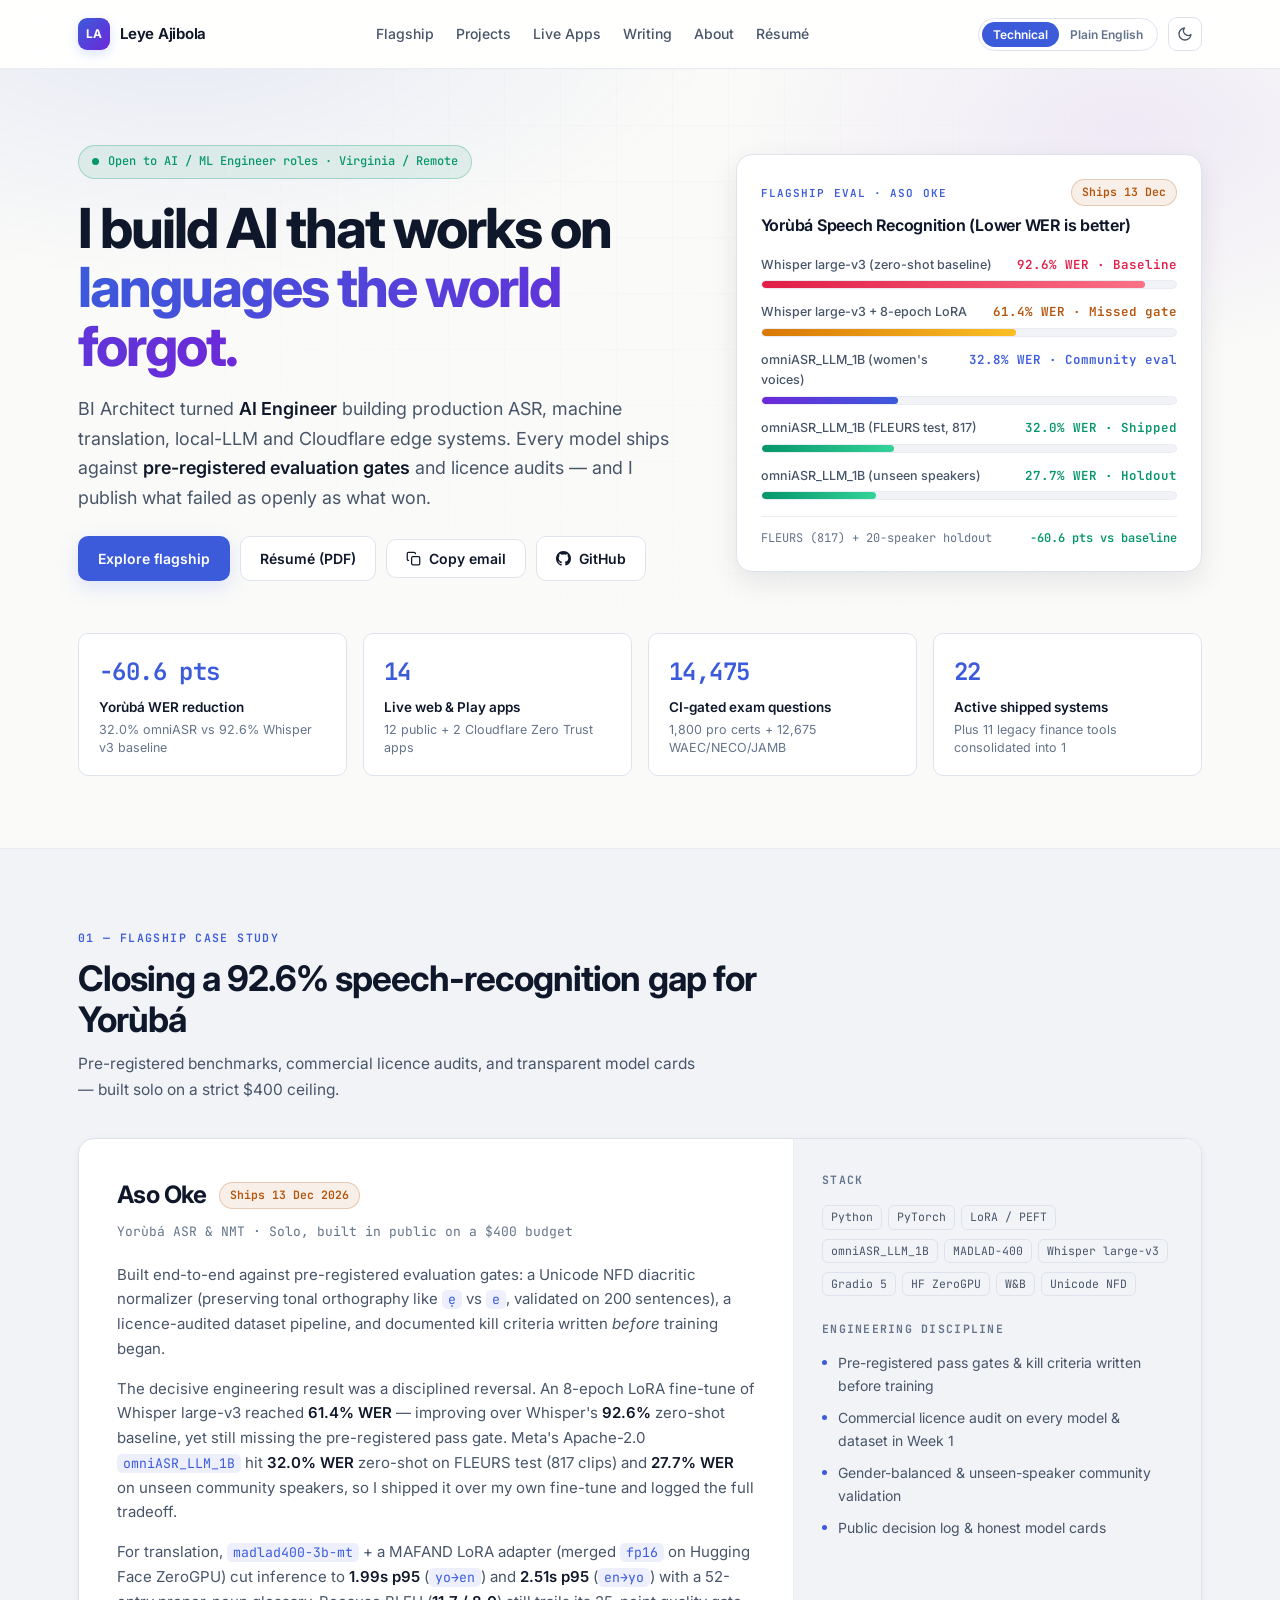
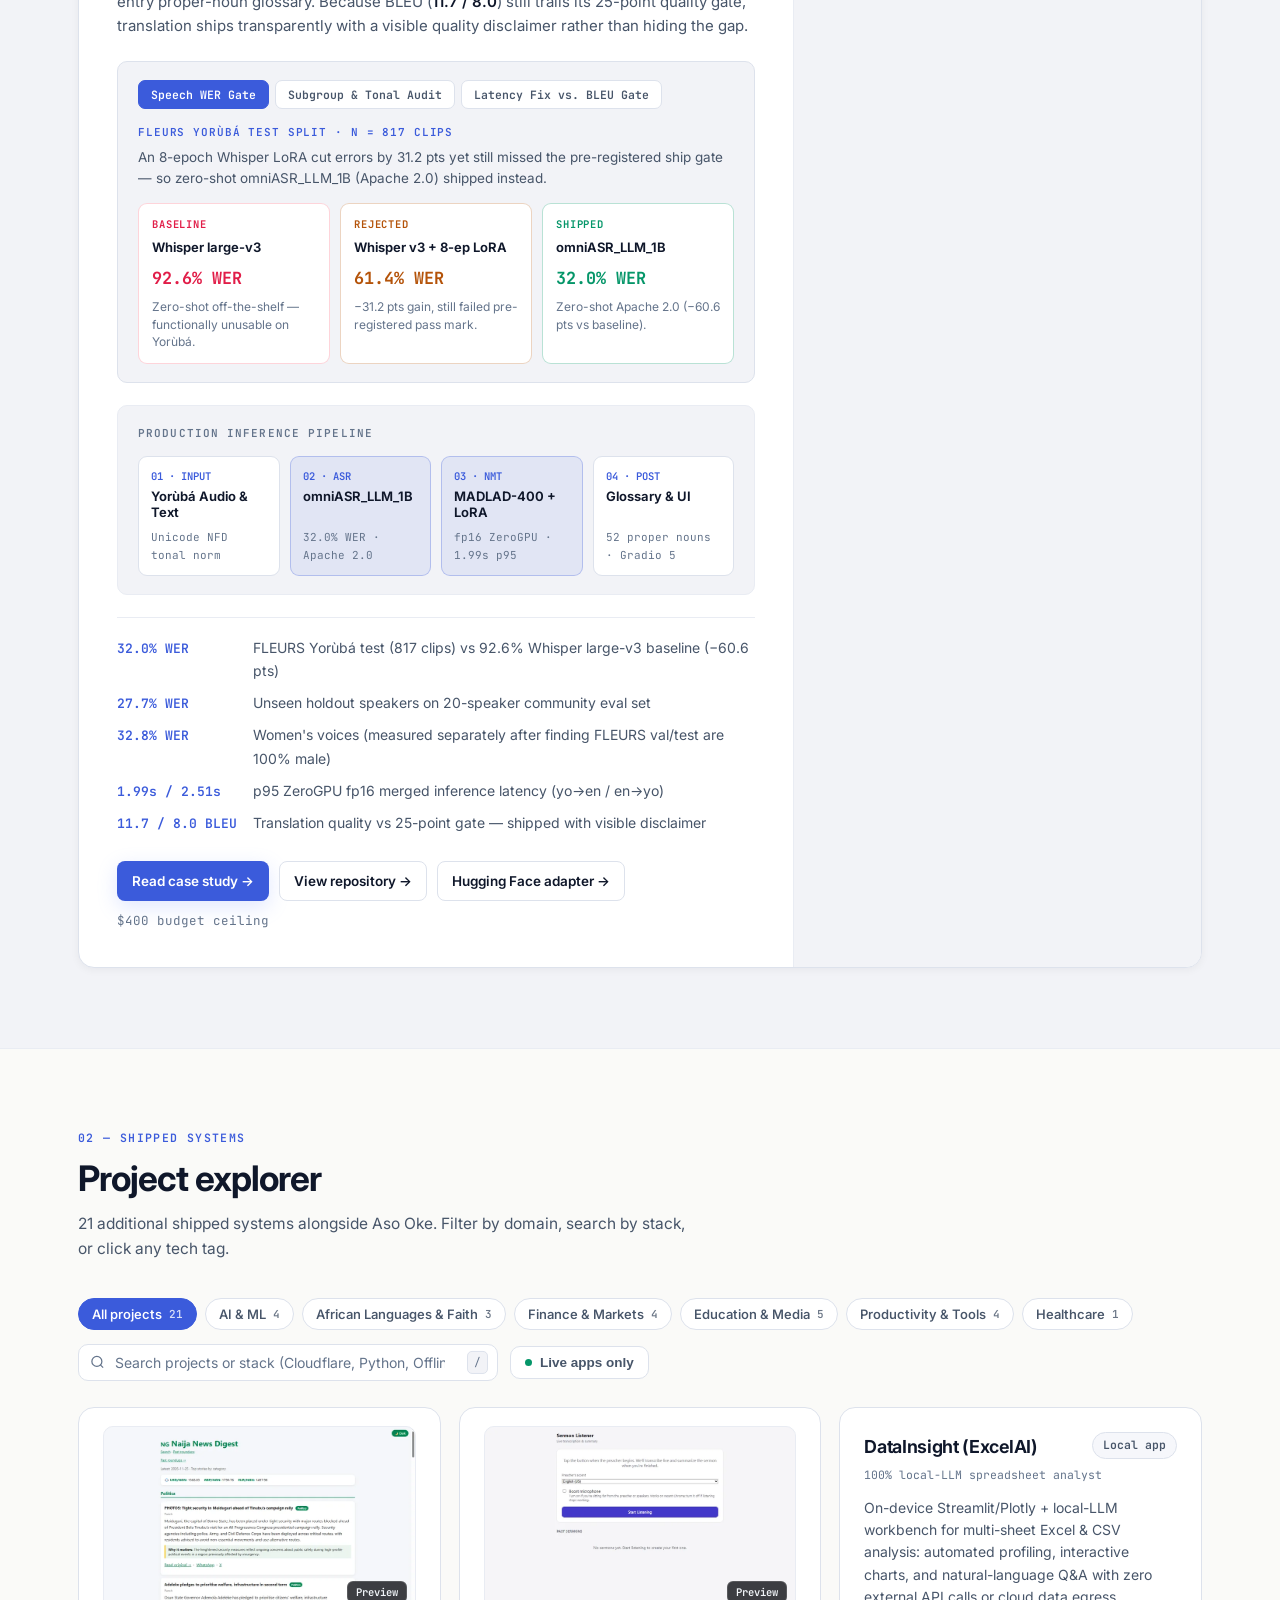
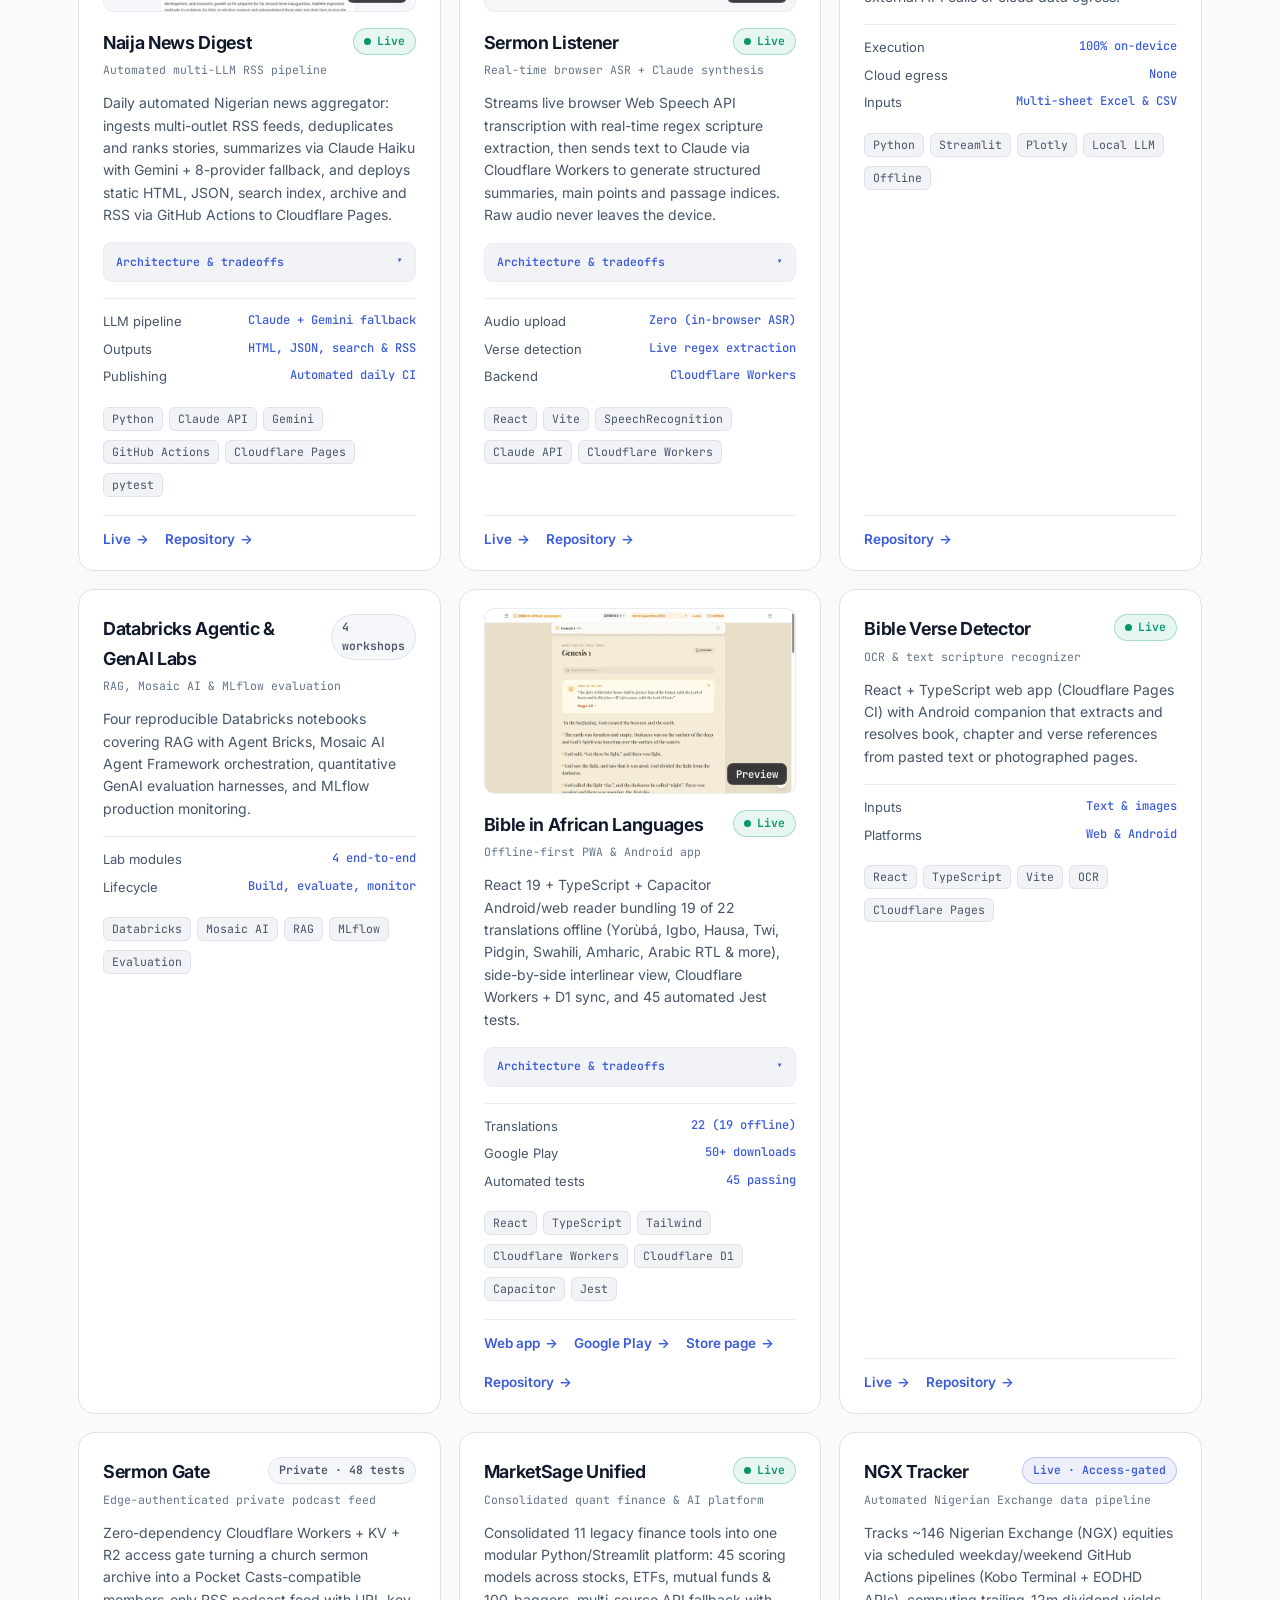
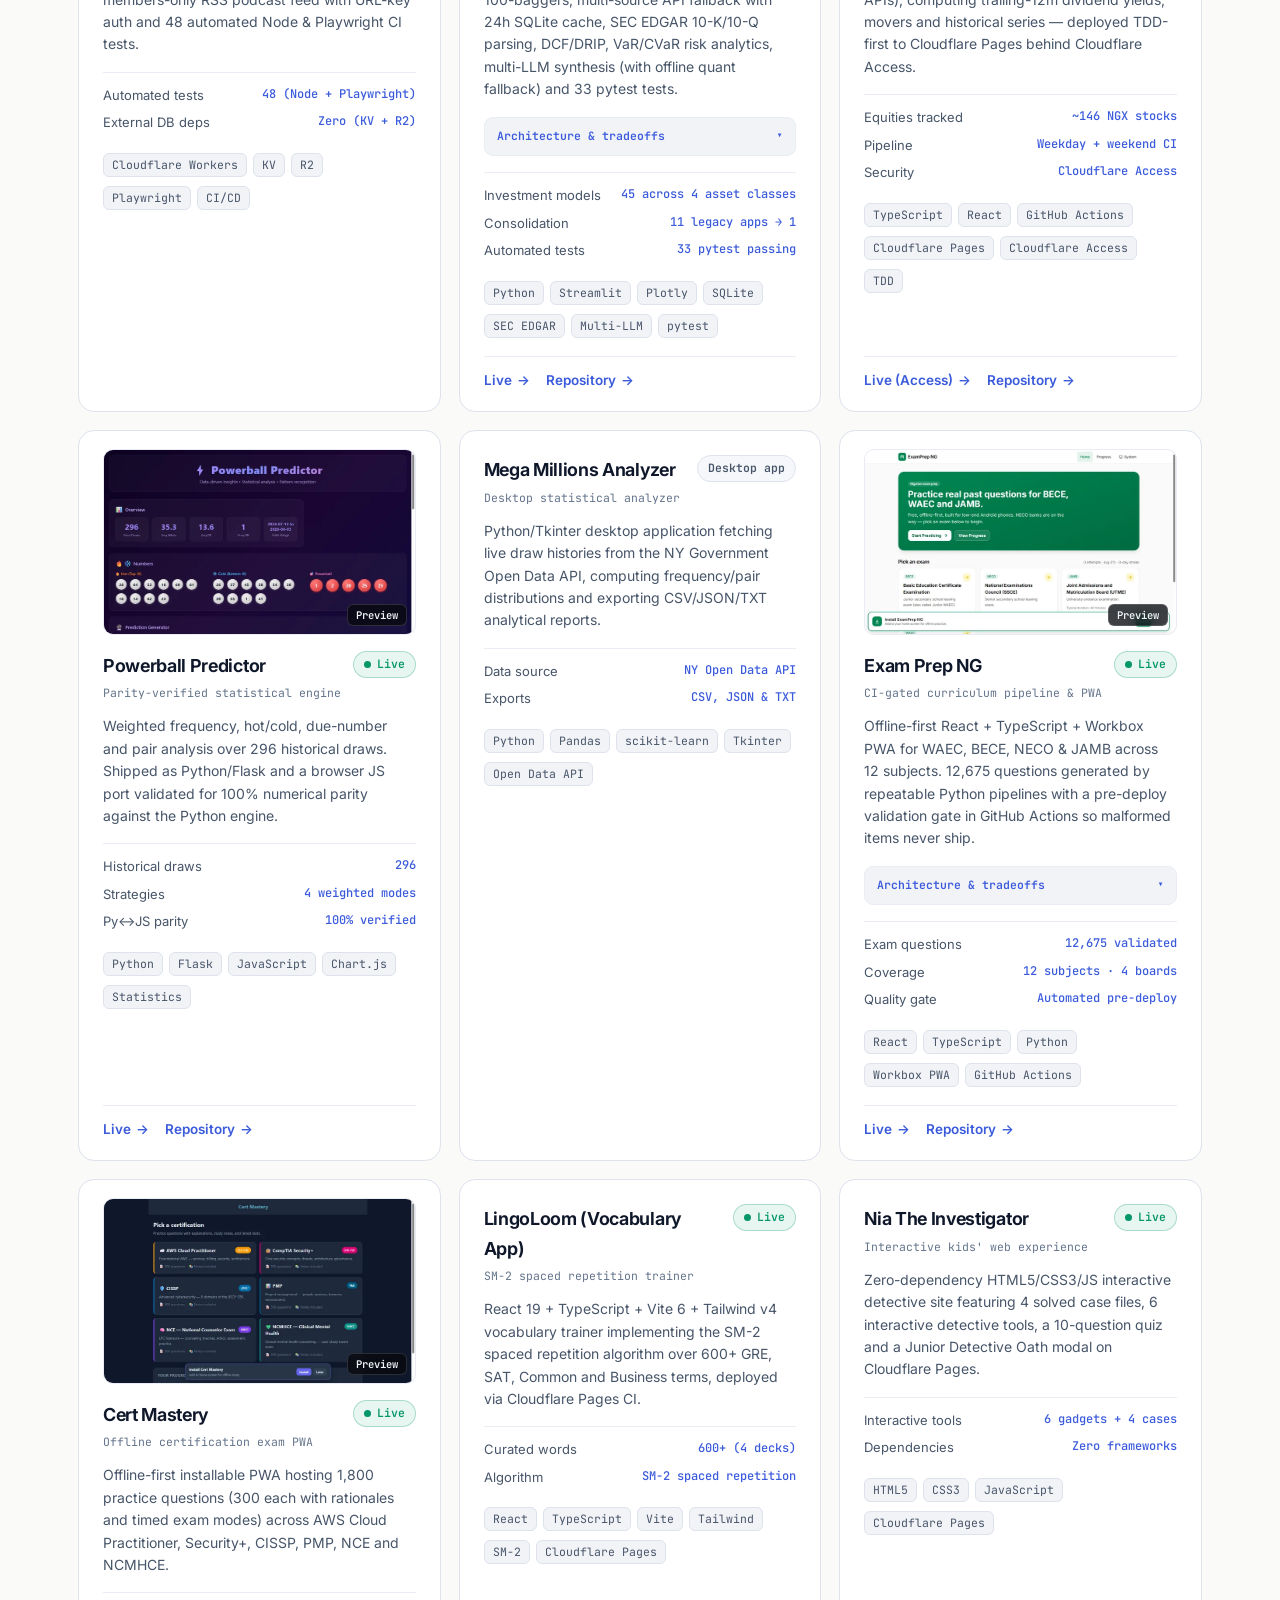
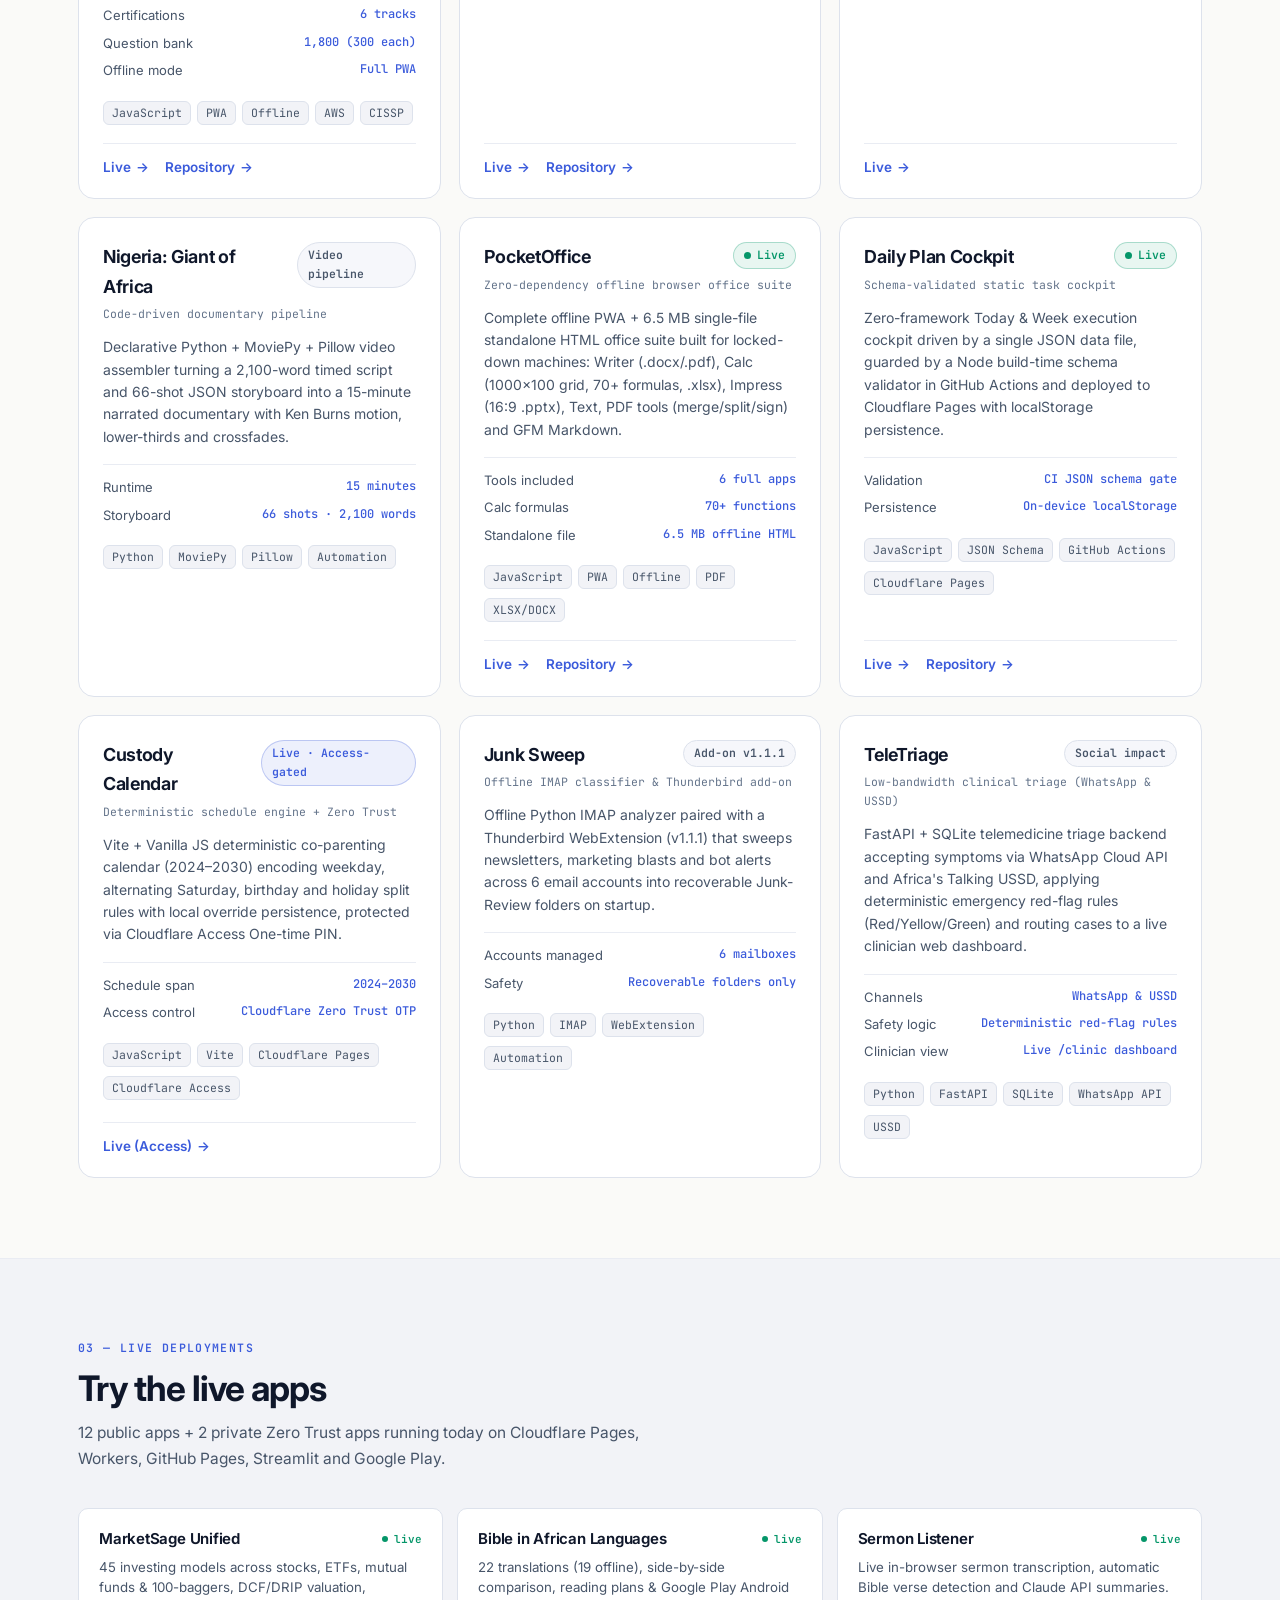
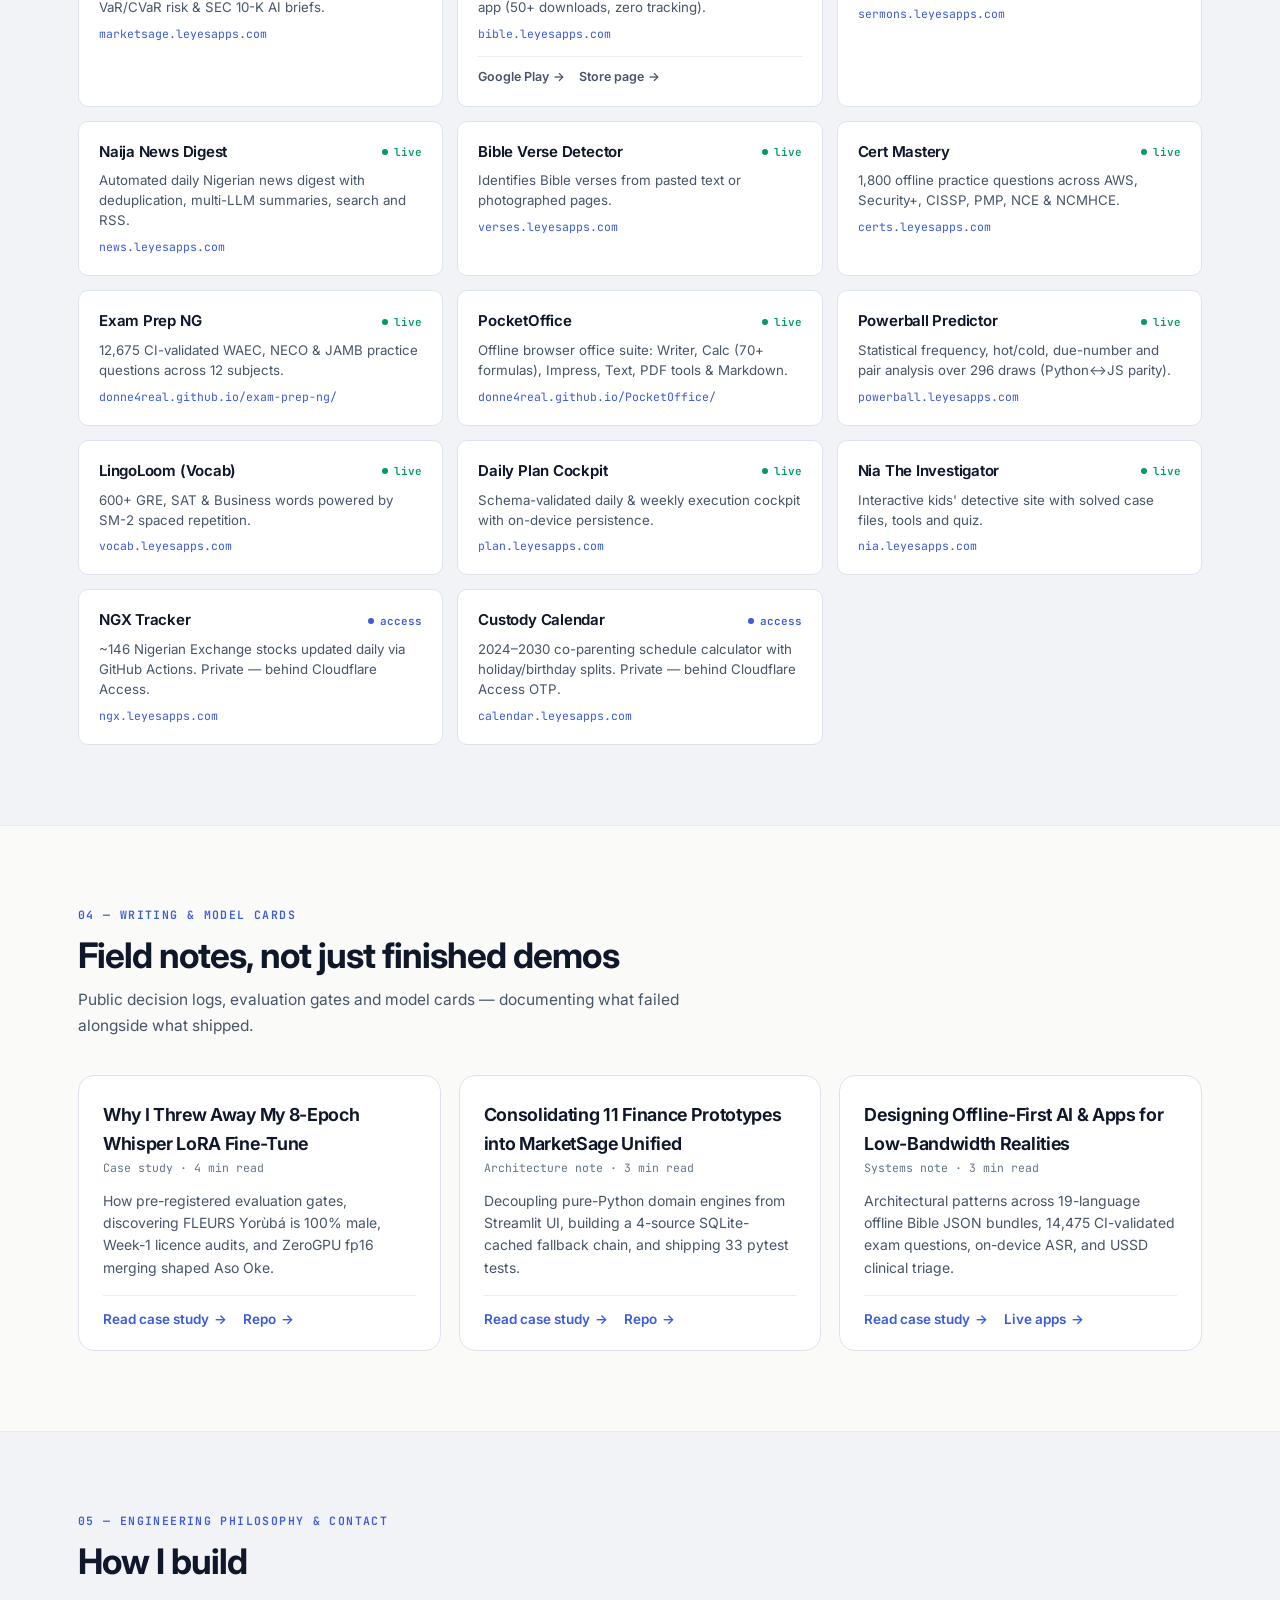
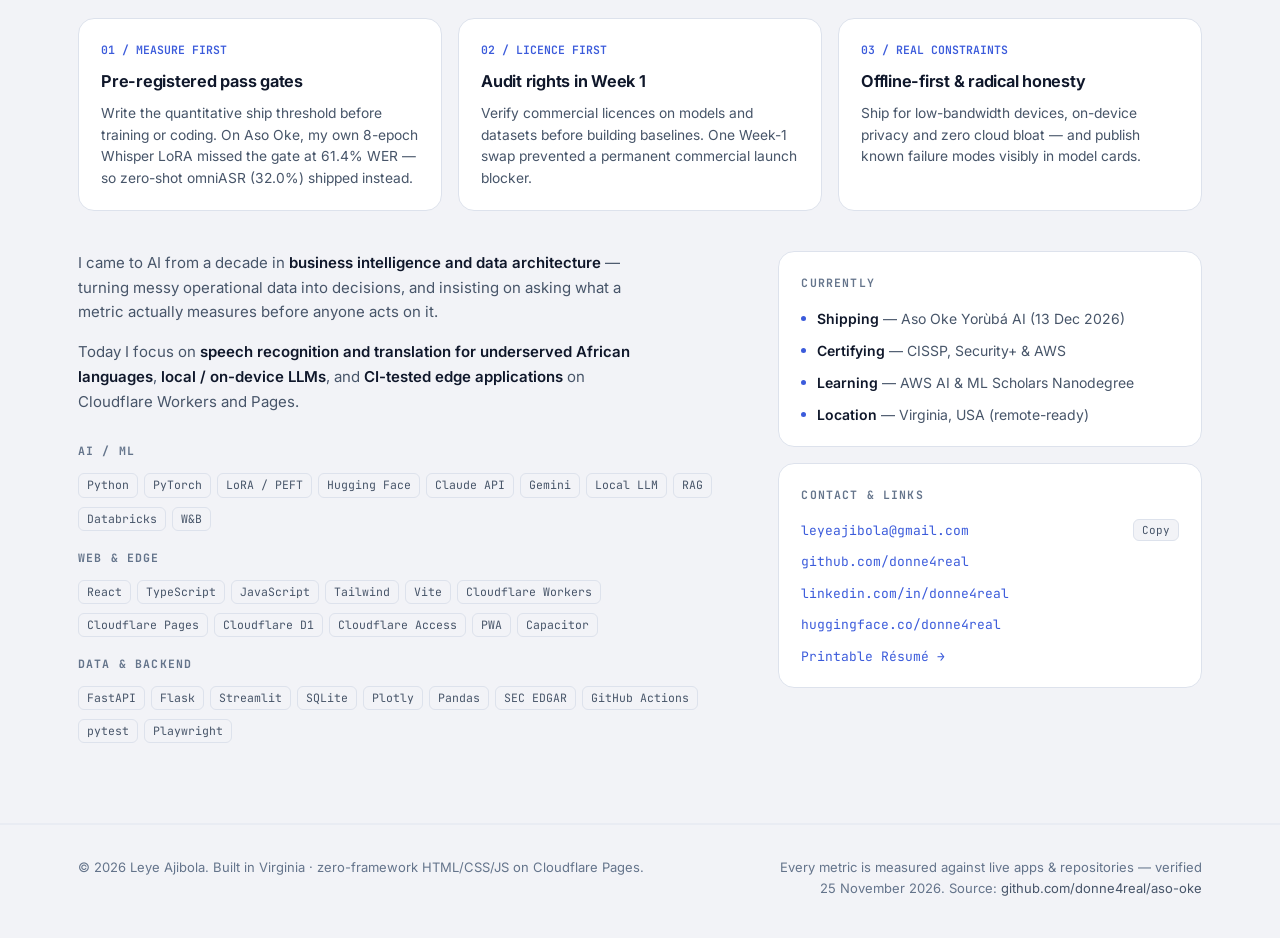
==== commit 5057e3fe: "feat: add Aso Oke interactive eval widget, 3 on-site case studies, architecture drawers, and WebP ap" ====
--- a/index.html
+++ b/index.html
@@ -25,7 +25,7 @@
 <link rel="preconnect" href="https://fonts.googleapis.com">
 <link rel="preconnect" href="https://fonts.gstatic.com" crossorigin>
 <link href="https://fonts.googleapis.com/css2?family=Inter:wght@400;500;600;700;800&family=JetBrains+Mono:wght@400;500;600&display=swap" rel="stylesheet">
-<link rel="stylesheet" href="assets/css/style.css?v=20261125">
+<link rel="stylesheet" href="assets/css/style.css?v=20261125b">
 
 <script type="application/ld+json">
 {
@@ -188,6 +188,9 @@
           <p class="feature-tag" id="flagshipSub"></p>
 
           <div class="feature-copy" id="flagshipCopy"></div>
+
+          <!-- Interactive Evidence & Tonal Proof Widget -->
+          <div class="proof-box" id="flagshipProof"></div>
 
           <!-- Pipeline Architecture Visual -->
           <div class="arch-box" aria-label="Aso Oke inference architecture">
@@ -219,7 +222,8 @@
           <ul class="facts" id="flagshipFacts"></ul>
 
           <div class="feature-actions">
-            <a class="btn btn-sm btn-primary" href="https://github.com/donne4real/aso-oke" target="_blank" rel="noopener">View repository &rarr;</a>
+            <a class="btn btn-sm btn-primary" href="notes/aso-oke-decision-log.html">Read case study &rarr;</a>
+            <a class="btn btn-sm btn-ghost" href="https://github.com/donne4real/aso-oke" target="_blank" rel="noopener">View repository &rarr;</a>
             <a class="btn btn-sm btn-ghost" href="https://huggingface.co/donne4real/aso-oke-madlad-lora" target="_blank" rel="noopener">Hugging Face adapter &rarr;</a>
             <span class="meta-note">$400 budget ceiling</span>
           </div>
@@ -385,9 +389,19 @@
   </div>
 </footer>
 
+<div class="lightbox" id="lightbox" role="dialog" aria-modal="true" aria-labelledby="lightboxTitle" hidden>
+  <div class="lightbox-inner">
+    <div class="lightbox-bar">
+      <span class="lightbox-title" id="lightboxTitle">Live preview</span>
+      <button type="button" class="lightbox-close" id="lightboxClose">Close (Esc)</button>
+    </div>
+    <img class="lightbox-img" id="lightboxImg" src="" alt="">
+  </div>
+</div>
+
 <div class="toast" id="toast" role="status" aria-live="polite"></div>
 
-<script src="assets/js/projects.js?v=20261125"></script>
-<script src="assets/js/main.js?v=20261125"></script>
+<script src="assets/js/projects.js?v=20261125b"></script>
+<script src="assets/js/main.js?v=20261125b"></script>
 </body>
 </html>
--- a/assets/css/style.css
+++ b/assets/css/style.css
@@ -463,6 +463,81 @@
 .arch-name { font-size: 13px; font-weight: 650; color: var(--ink); line-height: 1.25; }
 .arch-meta { font-family: var(--mono); font-size: 11px; color: var(--dim); margin-top: auto; padding-top: 4px; }
 
+/* Interactive Aso Oke Proof Widget */
+.proof-box {
+  margin: 22px 0;
+  padding: 18px 20px;
+  background: var(--bg-alt);
+  border: 1px solid var(--line);
+  border-radius: var(--radius-sm);
+}
+.proof-tabs {
+  display: flex; flex-wrap: wrap; gap: 6px;
+  margin-bottom: 14px;
+}
+.proof-tab {
+  appearance: none; background: var(--surface); border: 1px solid var(--line);
+  color: var(--ink-soft); font-family: var(--mono); font-size: 11.5px; font-weight: 600;
+  padding: 6px 12px; border-radius: 7px; cursor: pointer;
+  transition: all 0.15s;
+}
+.proof-tab:hover { color: var(--ink); border-color: var(--accent-bdr); }
+.proof-tab[aria-selected="true"] {
+  background: var(--accent); border-color: var(--accent); color: var(--accent-ink);
+}
+.proof-kicker {
+  margin: 0 0 6px; font-family: var(--mono); font-size: 11px; color: var(--accent);
+  text-transform: uppercase; letter-spacing: 0.08em; font-weight: 600;
+}
+.proof-summary {
+  margin: 0 0 14px; font-size: 13.5px; color: var(--ink-soft); line-height: 1.55;
+}
+.proof-compare {
+  display: grid; grid-template-columns: repeat(3, minmax(0, 1fr)); gap: 10px;
+}
+.proof-item {
+  background: var(--surface); border: 1px solid var(--line); border-radius: 9px;
+  padding: 12px 13px; display: flex; flex-direction: column; gap: 4px;
+}
+.proof-item.ship { border-color: var(--green-bdr); }
+.proof-item.warn { border-color: var(--amber-bdr); }
+.proof-item.bad  { border-color: rgba(251, 113, 133, 0.30); }
+.proof-item-tag {
+  font-family: var(--mono); font-size: 10.5px; text-transform: uppercase;
+  letter-spacing: 0.08em; font-weight: 650;
+}
+.proof-item.ship .proof-item-tag { color: var(--green); }
+.proof-item.warn .proof-item-tag { color: var(--amber); }
+.proof-item.bad  .proof-item-tag { color: var(--rose); }
+.proof-item-title { font-size: 13px; font-weight: 650; color: var(--ink); }
+.proof-item-metric { font-family: var(--mono); font-size: 1.05rem; font-weight: 700; color: var(--ink); margin: 2px 0; }
+.proof-item.ship .proof-item-metric { color: var(--green); }
+.proof-item.warn .proof-item-metric { color: var(--amber); }
+.proof-item.bad  .proof-item-metric { color: var(--rose); }
+.proof-item-note { font-size: 12px; color: var(--dim); line-height: 1.45; }
+
+.tone-sample {
+  background: var(--surface); border: 1px solid var(--line); border-radius: 9px;
+  padding: 14px 16px; display: grid; gap: 10px;
+}
+.tone-grid {
+  display: grid; grid-template-columns: repeat(2, minmax(0, 1fr)); gap: 12px;
+}
+.tone-col {
+  background: var(--bg-alt); border: 1px solid var(--line-soft); border-radius: 8px;
+  padding: 10px 12px;
+}
+.tone-col-lbl {
+  display: block; font-family: var(--mono); font-size: 10.5px; text-transform: uppercase;
+  letter-spacing: 0.08em; color: var(--dim); margin-bottom: 4px;
+}
+.tone-col-lbl.good { color: var(--green); }
+.tone-col-lbl.bad  { color: var(--rose); }
+.tone-quote { font-size: 14.5px; font-weight: 600; color: var(--ink); margin: 0 0 3px; }
+.tone-trans { font-size: 12.5px; color: var(--ink-soft); margin: 0; }
+.tone-why { font-size: 12.5px; color: var(--ink-soft); margin: 0; line-height: 1.5; }
+.tone-src { font-family: var(--mono); font-size: 11px; color: var(--dim); }
+
 .facts {
   list-style: none; margin: 22px 0 0; padding: 18px 0 0;
   border-top: 1px solid var(--line-soft); display: grid; gap: 9px;
@@ -624,6 +699,79 @@
 .card-desc {
   margin: 0 0 16px; font-size: 14px; color: var(--ink-soft); line-height: 1.6;
 }
+
+/* Lazy-loaded Product Preview Thumbnail */
+.card-preview {
+  appearance: none; border: 1px solid var(--line-soft); padding: 0;
+  margin: -6px 0 16px; border-radius: 10px; overflow: hidden;
+  background: var(--bg-alt); cursor: zoom-in; position: relative;
+  aspect-ratio: 800 / 475; width: 100%; display: block;
+}
+.card-preview img {
+  width: 100%; height: 100%; object-fit: cover; object-position: top;
+  transition: transform 0.28s ease;
+}
+.card-preview:hover img { transform: scale(1.03); }
+.card-preview-badge {
+  position: absolute; right: 8px; bottom: 8px;
+  font-family: var(--mono); font-size: 10.5px; font-weight: 600;
+  background: rgba(8, 10, 15, 0.78); color: #F1F5F9;
+  padding: 3px 8px; border-radius: 6px; border: 1px solid rgba(255,255,255,0.14);
+  backdrop-filter: blur(6px);
+}
+
+/* Expandable Architecture & Tradeoffs Drawer */
+.arch-drawer {
+  margin: 0 0 16px;
+  background: var(--bg-alt);
+  border: 1px solid var(--line-soft);
+  border-radius: 9px;
+  padding: 9px 12px;
+}
+.arch-drawer summary {
+  cursor: pointer; font-family: var(--mono); font-size: 11.5px; font-weight: 600;
+  color: var(--accent); list-style: none;
+  display: flex; align-items: center; justify-content: space-between;
+  user-select: none;
+}
+.arch-drawer summary::-webkit-details-marker { display: none; }
+.arch-drawer summary::after { content: "▾"; font-size: 12px; transition: transform 0.16s; }
+.arch-drawer[open] summary::after { transform: rotate(180deg); }
+.arch-drawer-list {
+  margin: 10px 0 2px; padding: 10px 0 0; border-top: 1px solid var(--line-soft);
+  display: grid; gap: 7px; font-size: 12.6px; line-height: 1.5; color: var(--ink-soft);
+}
+.arch-drawer-list dt {
+  font-family: var(--mono); font-size: 10.5px; text-transform: uppercase;
+  letter-spacing: 0.08em; color: var(--dim); font-weight: 650;
+}
+.arch-drawer-list dd { margin: 0 0 4px; }
+
+/* Lightbox modal for previews */
+.lightbox {
+  position: fixed; inset: 0; z-index: 400;
+  background: rgba(8, 10, 15, 0.86);
+  backdrop-filter: blur(8px);
+  display: grid; place-items: center; padding: 24px;
+}
+.lightbox[hidden] { display: none; }
+.lightbox-inner {
+  max-width: 960px; width: 100%;
+  background: var(--surface); border: 1px solid var(--line);
+  border-radius: var(--radius); overflow: hidden; box-shadow: var(--shadow-md);
+}
+.lightbox-bar {
+  display: flex; align-items: center; justify-content: space-between; gap: 12px;
+  padding: 12px 16px; border-bottom: 1px solid var(--line-soft);
+}
+.lightbox-title { font-family: var(--mono); font-size: 13px; font-weight: 600; color: var(--ink); }
+.lightbox-close {
+  appearance: none; background: var(--bg-alt); border: 1px solid var(--line);
+  color: var(--ink); font-family: var(--mono); font-size: 12px;
+  padding: 4px 10px; border-radius: 6px; cursor: pointer;
+}
+.lightbox-close:hover { border-color: var(--accent-bdr); color: var(--accent); }
+.lightbox-img { width: 100%; height: auto; display: block; }
 .card-metrics {
   list-style: none; margin: 0 0 16px; padding: 12px 0 0;
   border-top: 1px solid var(--line-soft); display: grid; gap: 6px;
@@ -789,6 +937,8 @@
 @media (max-width: 520px) {
   .stats { grid-template-columns: 1fr; }
   .arch-flow { grid-template-columns: 1fr; }
+  .proof-compare { grid-template-columns: 1fr; }
+  .tone-grid { grid-template-columns: 1fr; }
   .grid { grid-template-columns: 1fr; }
 }
 
